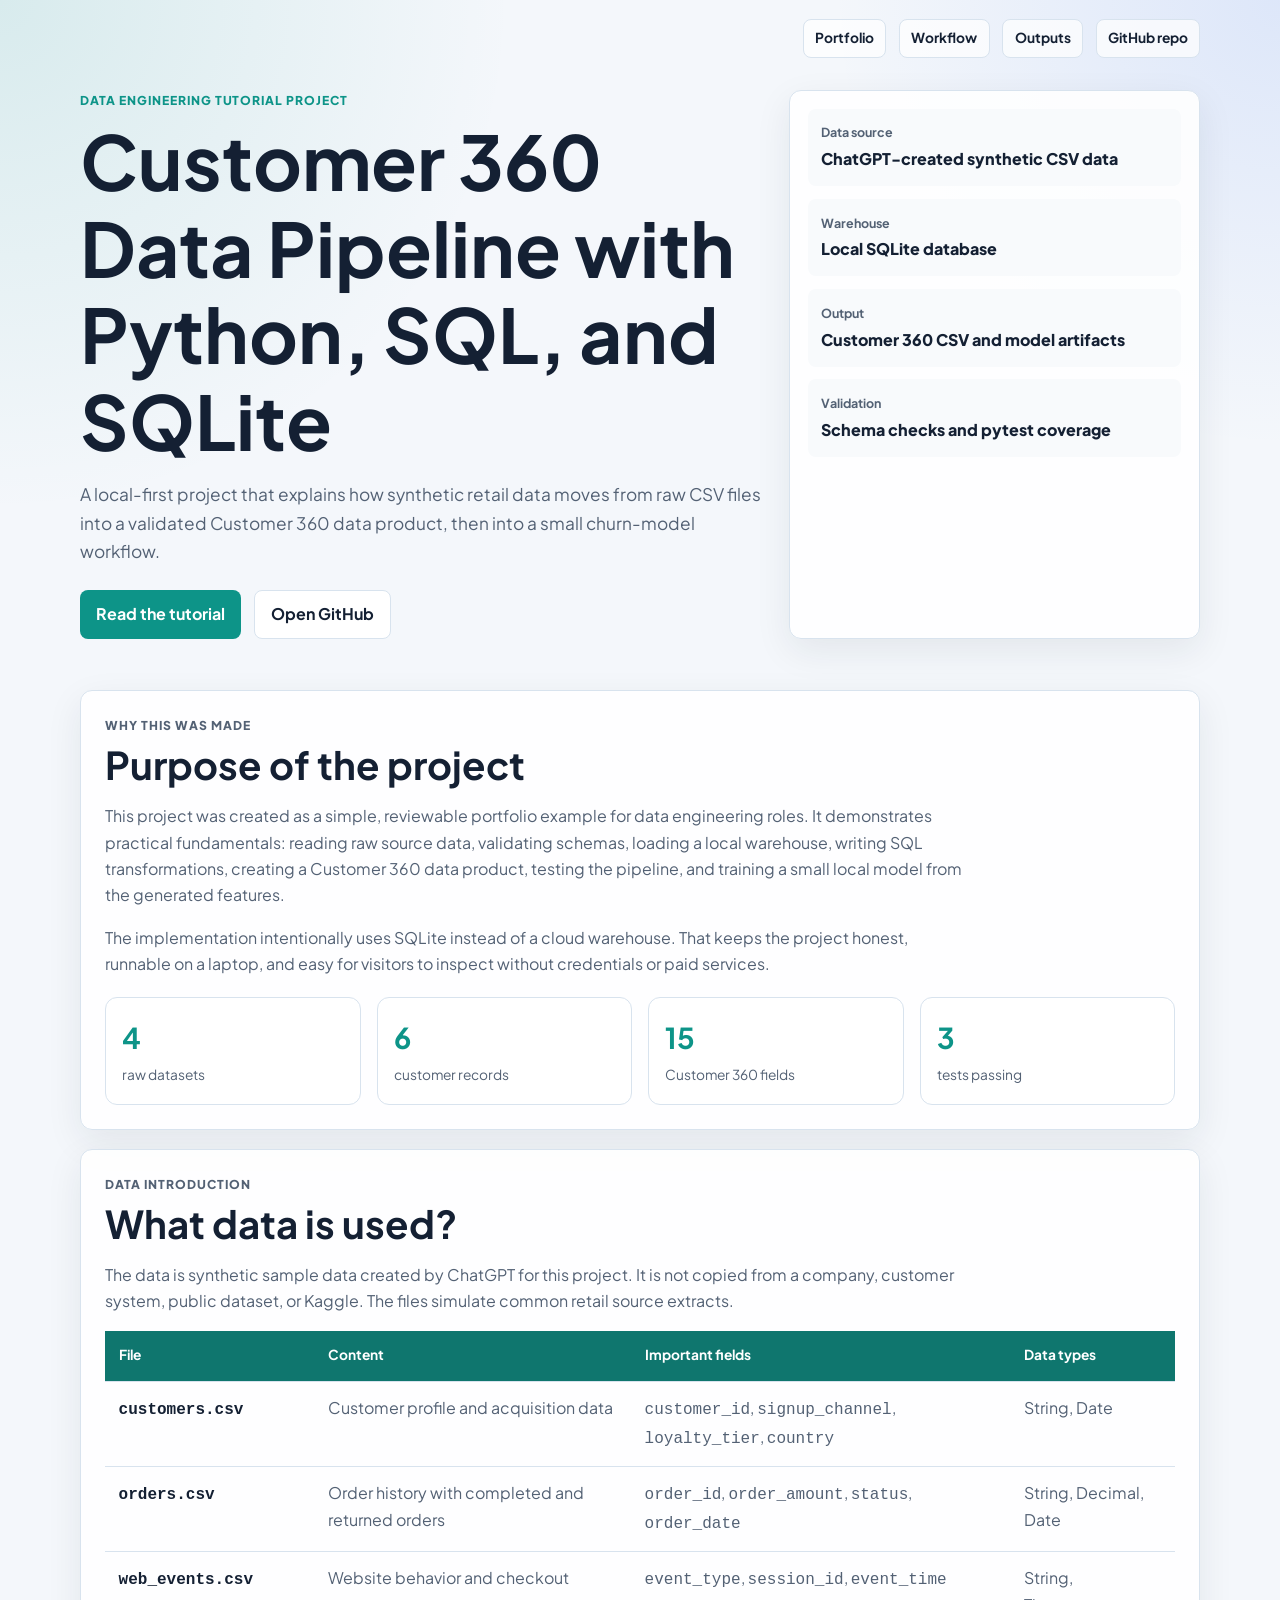
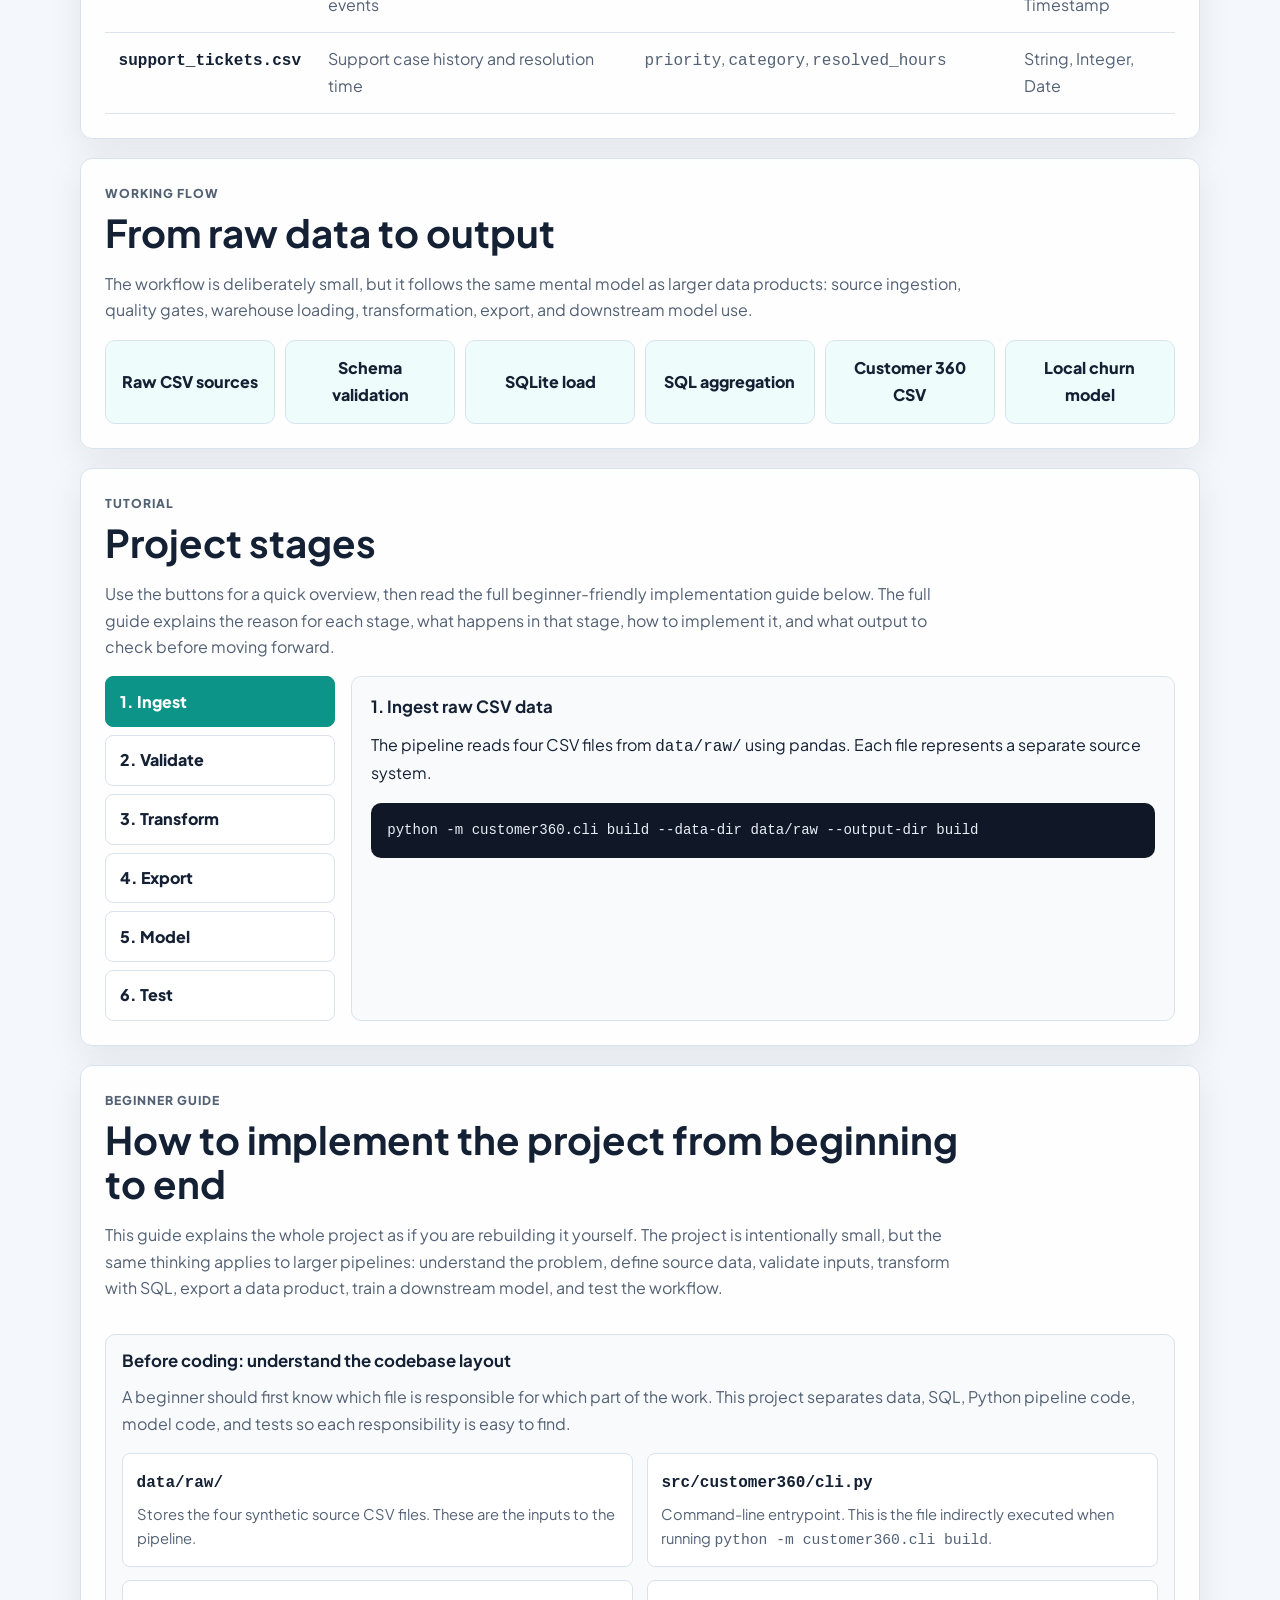
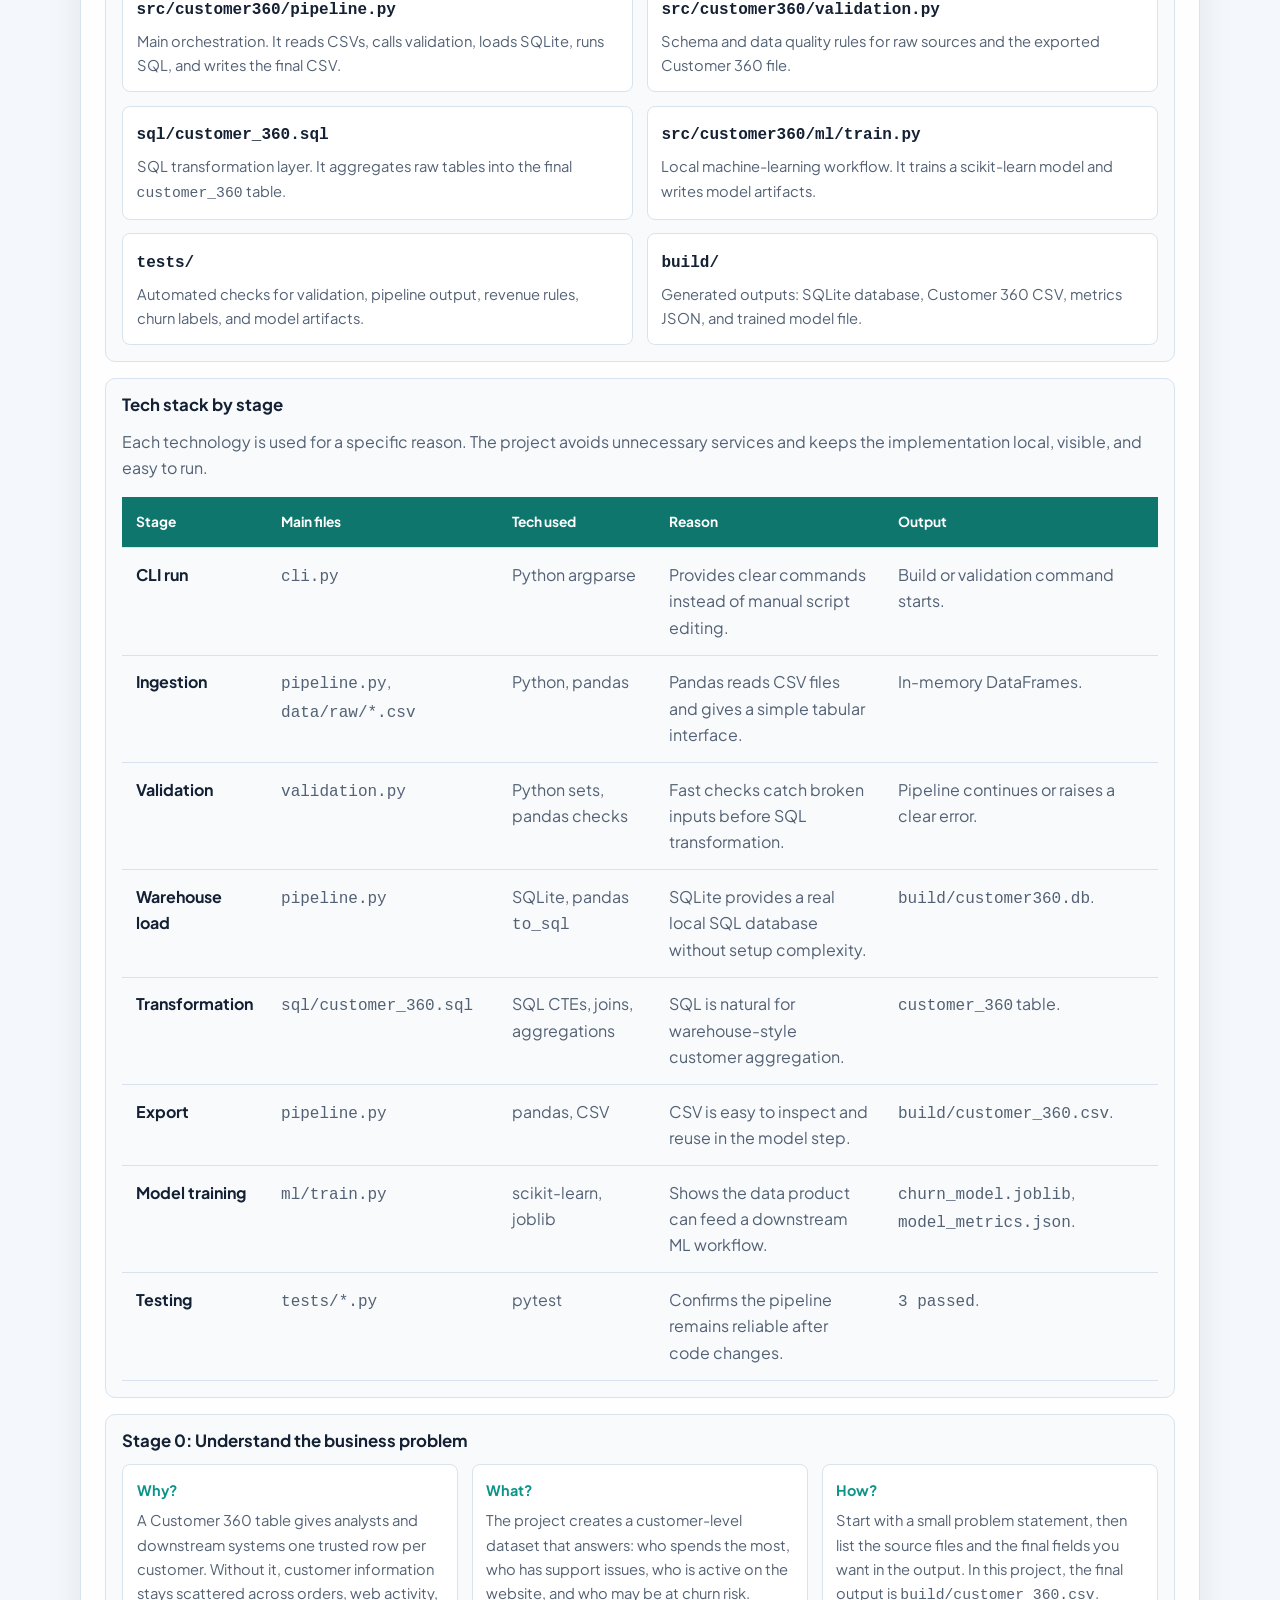
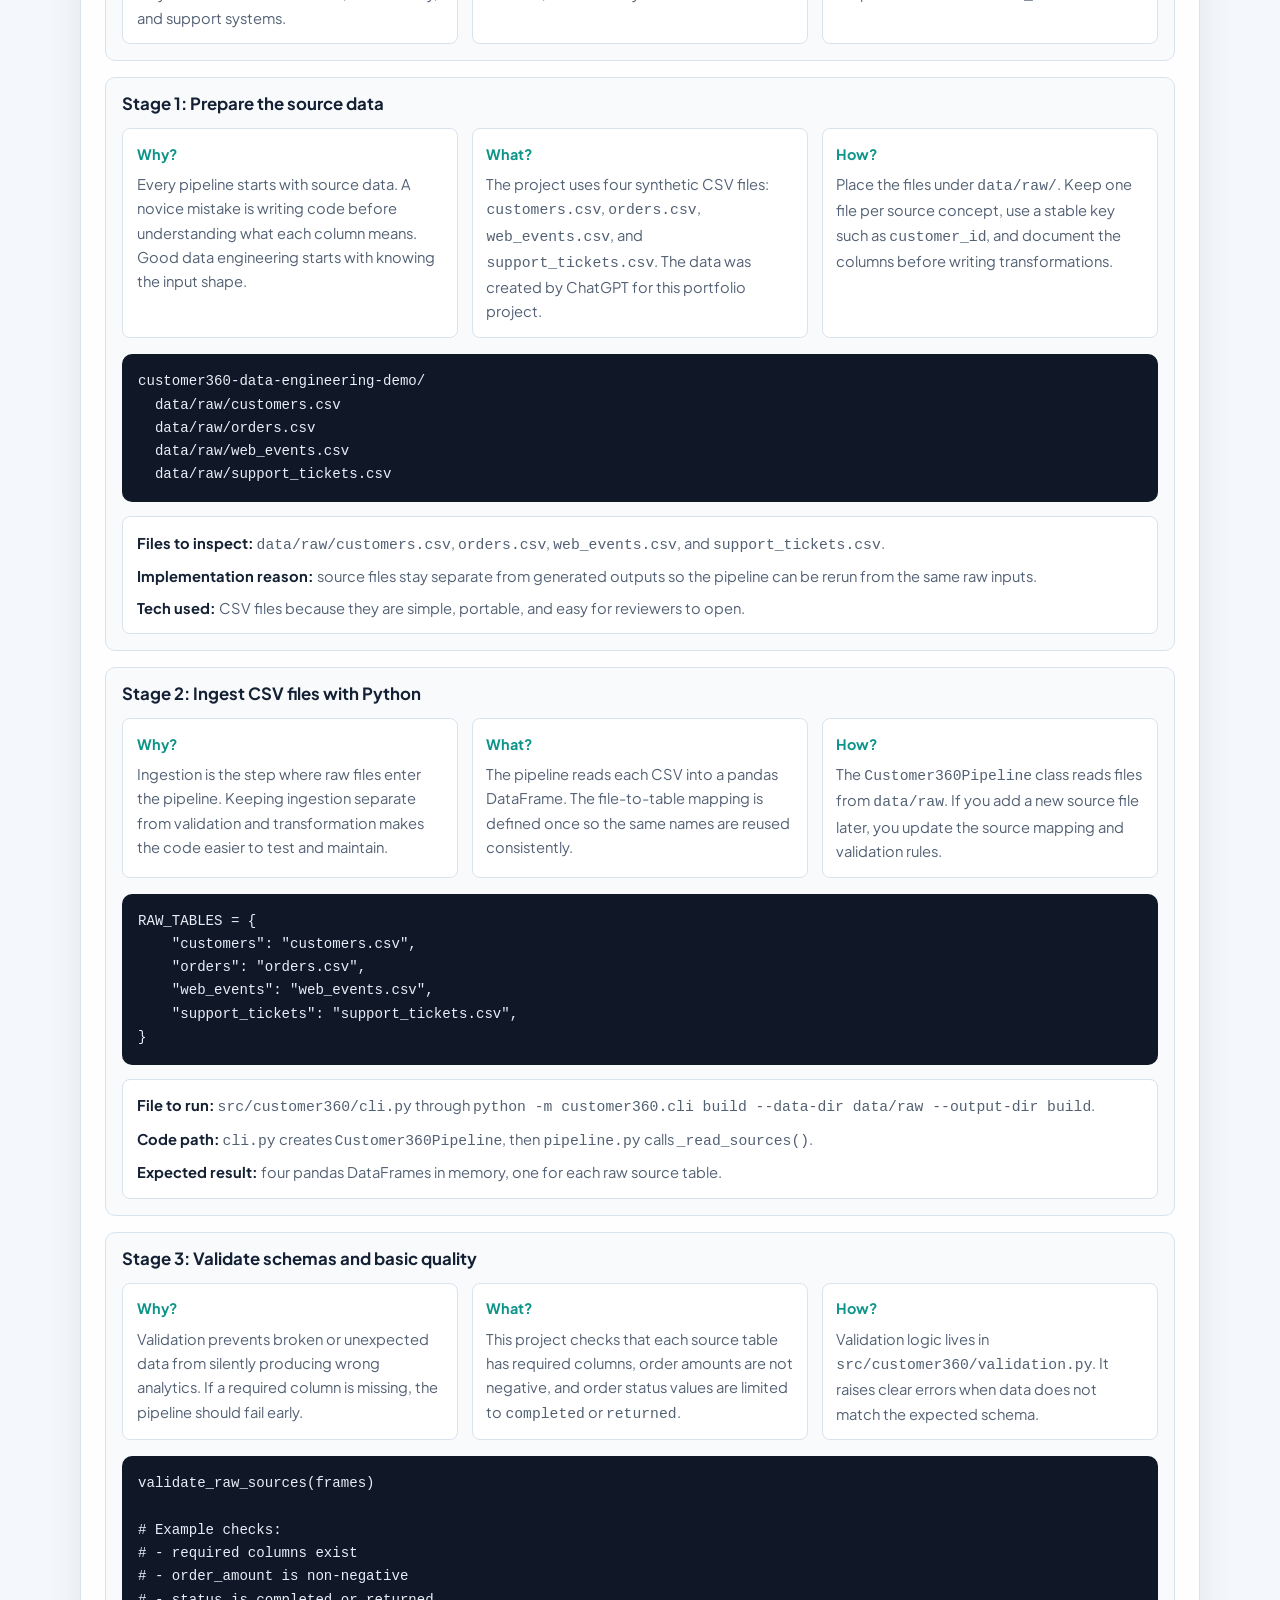
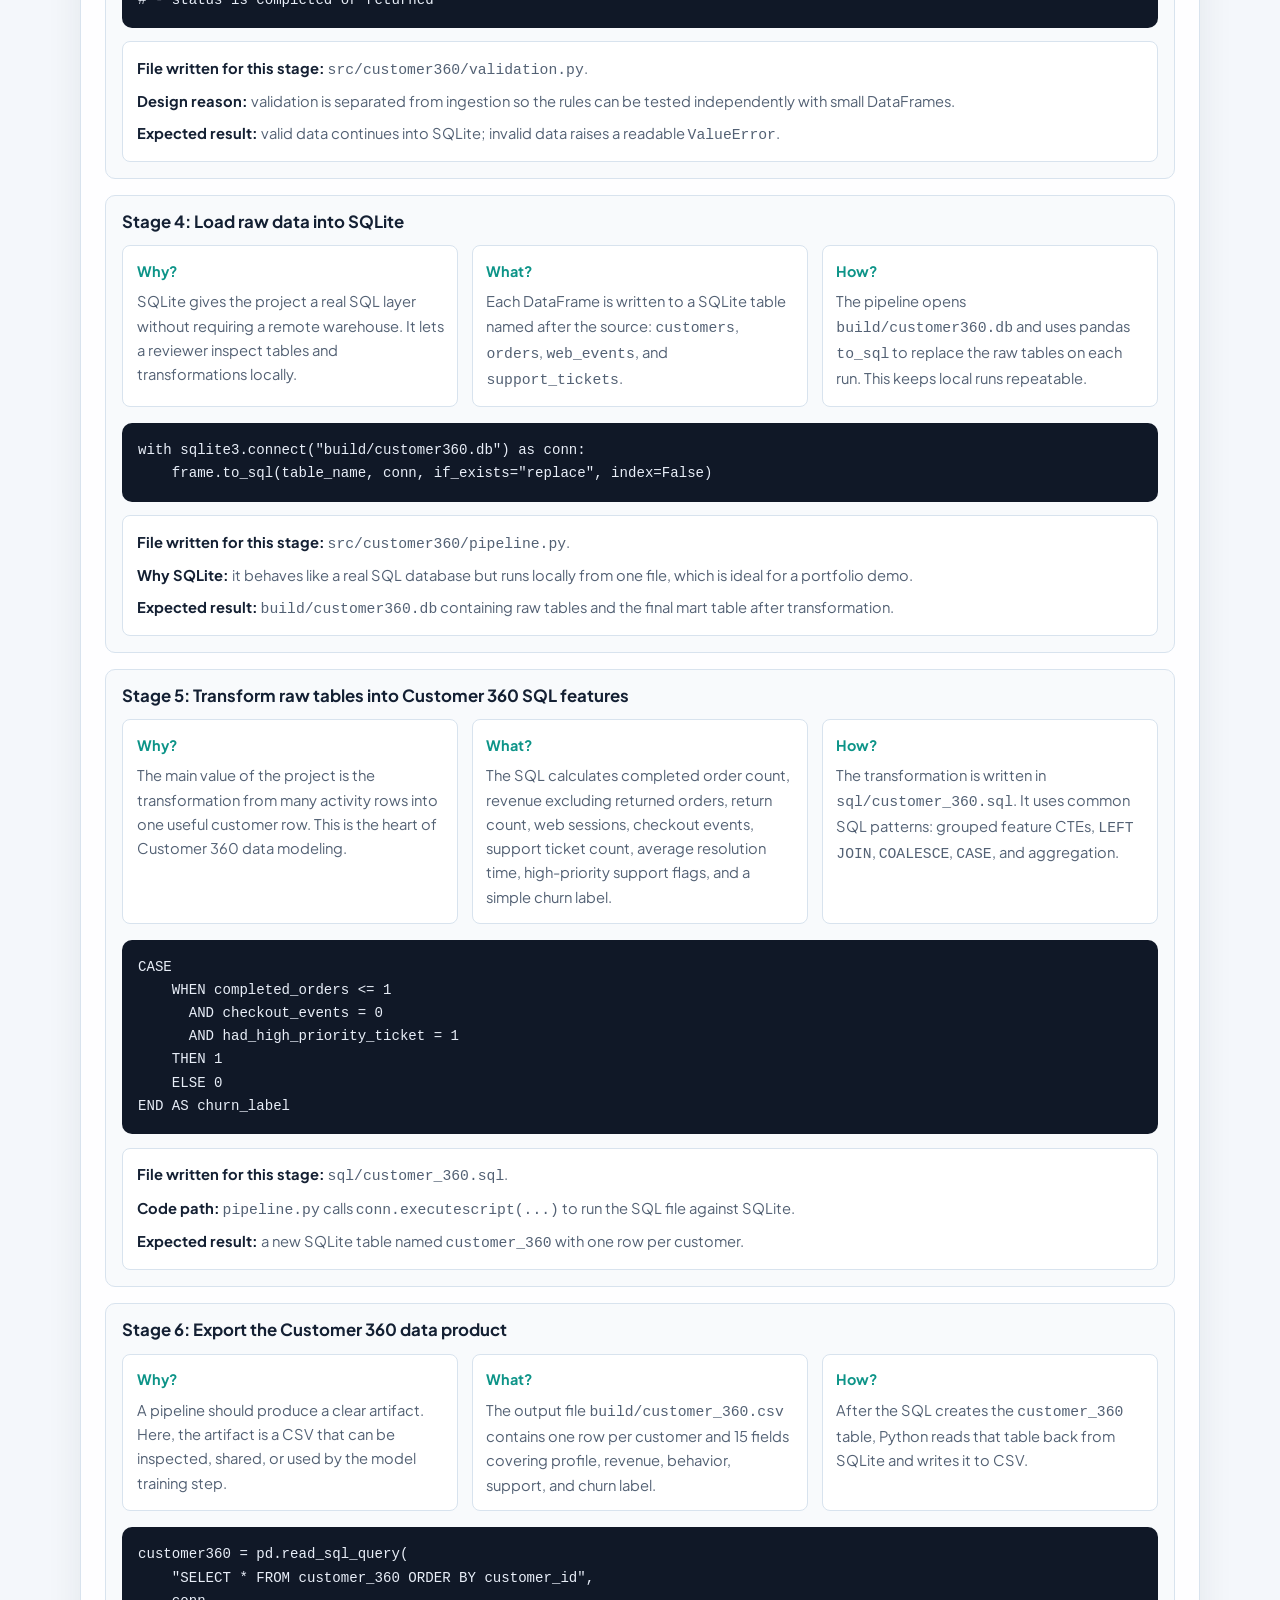
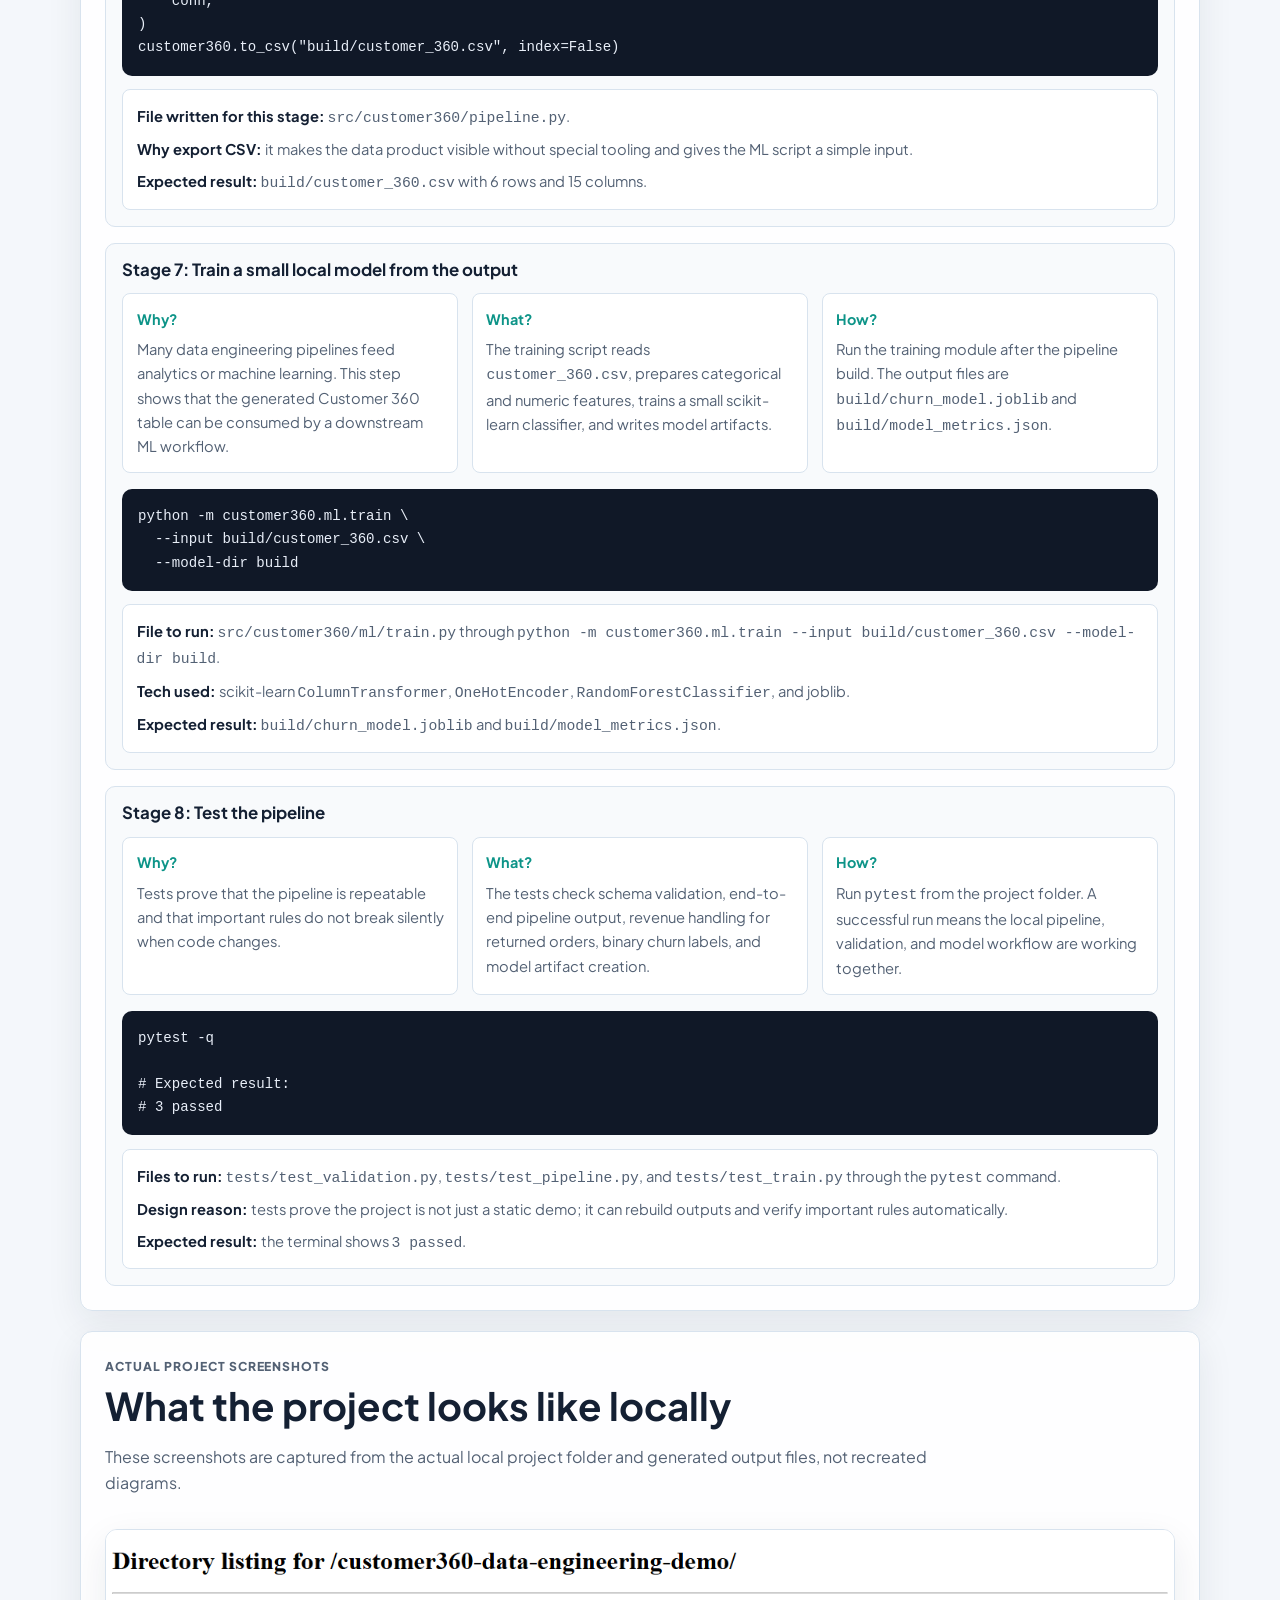
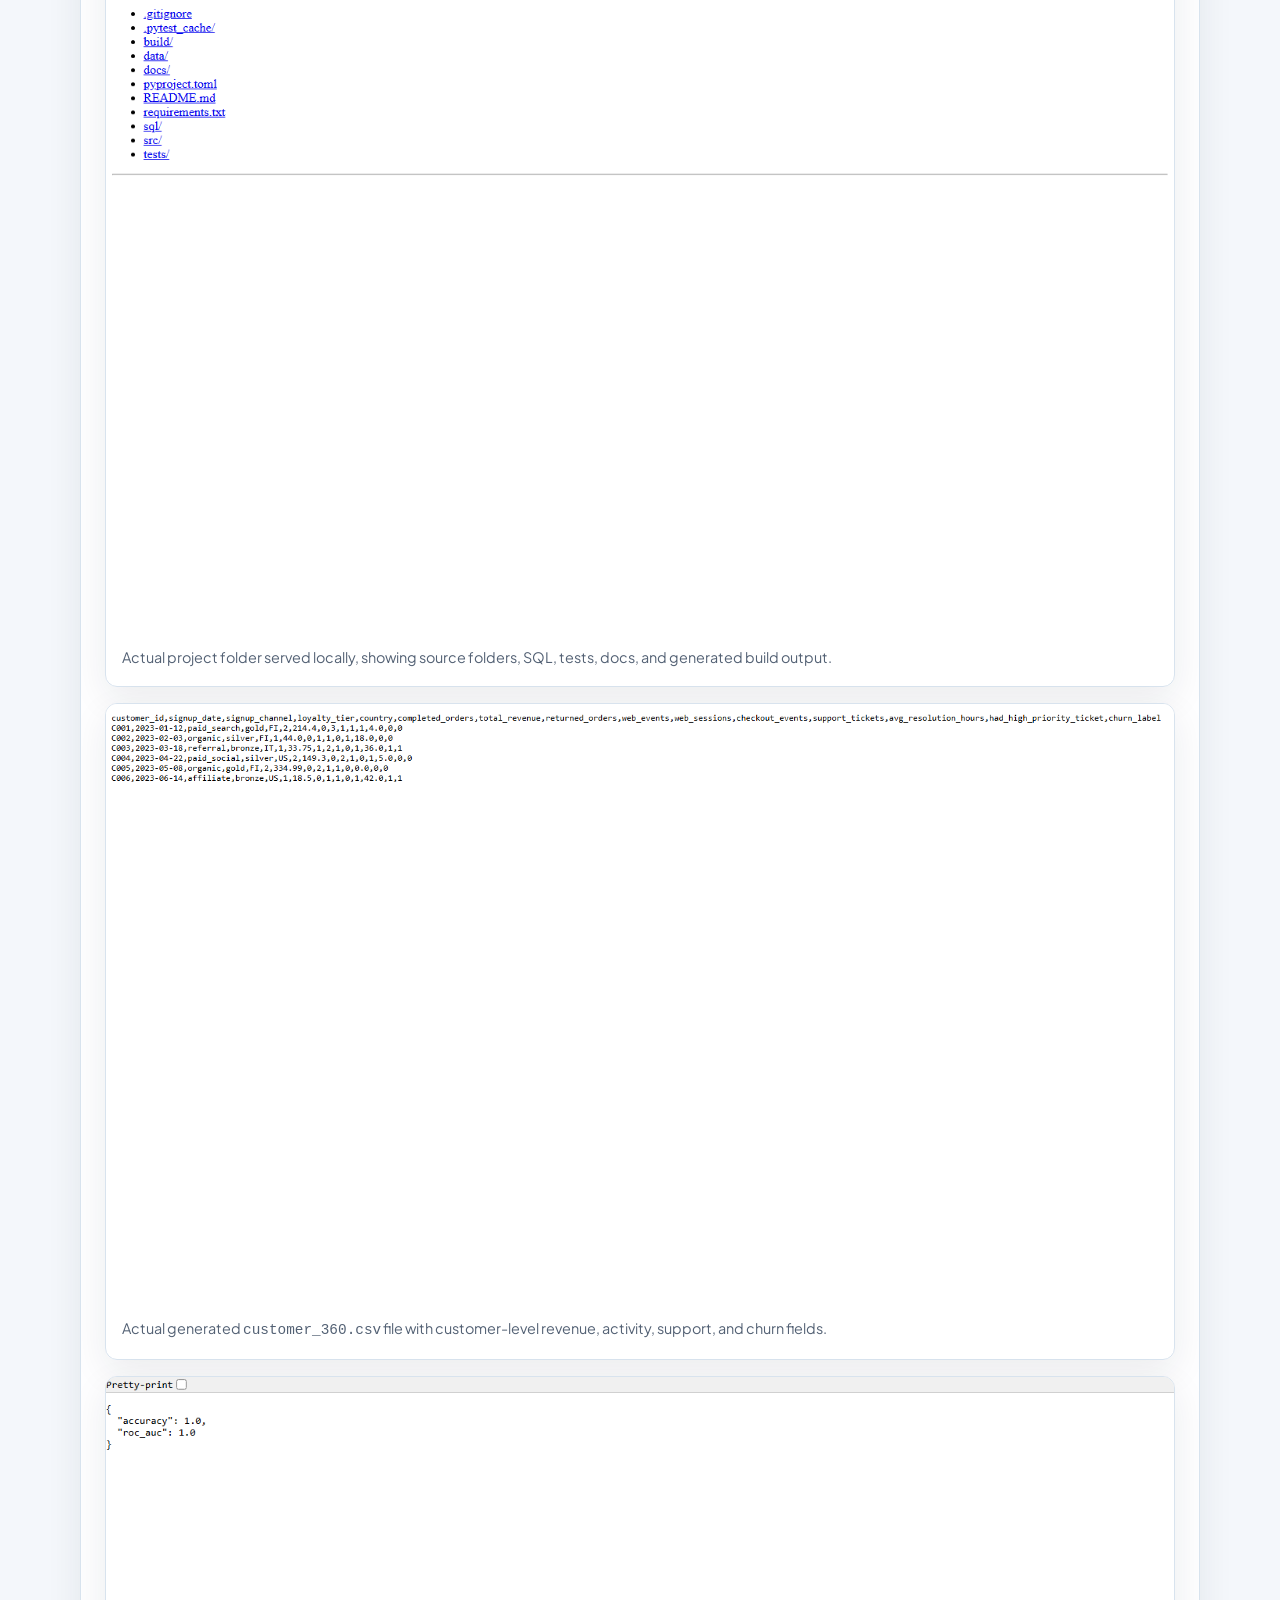
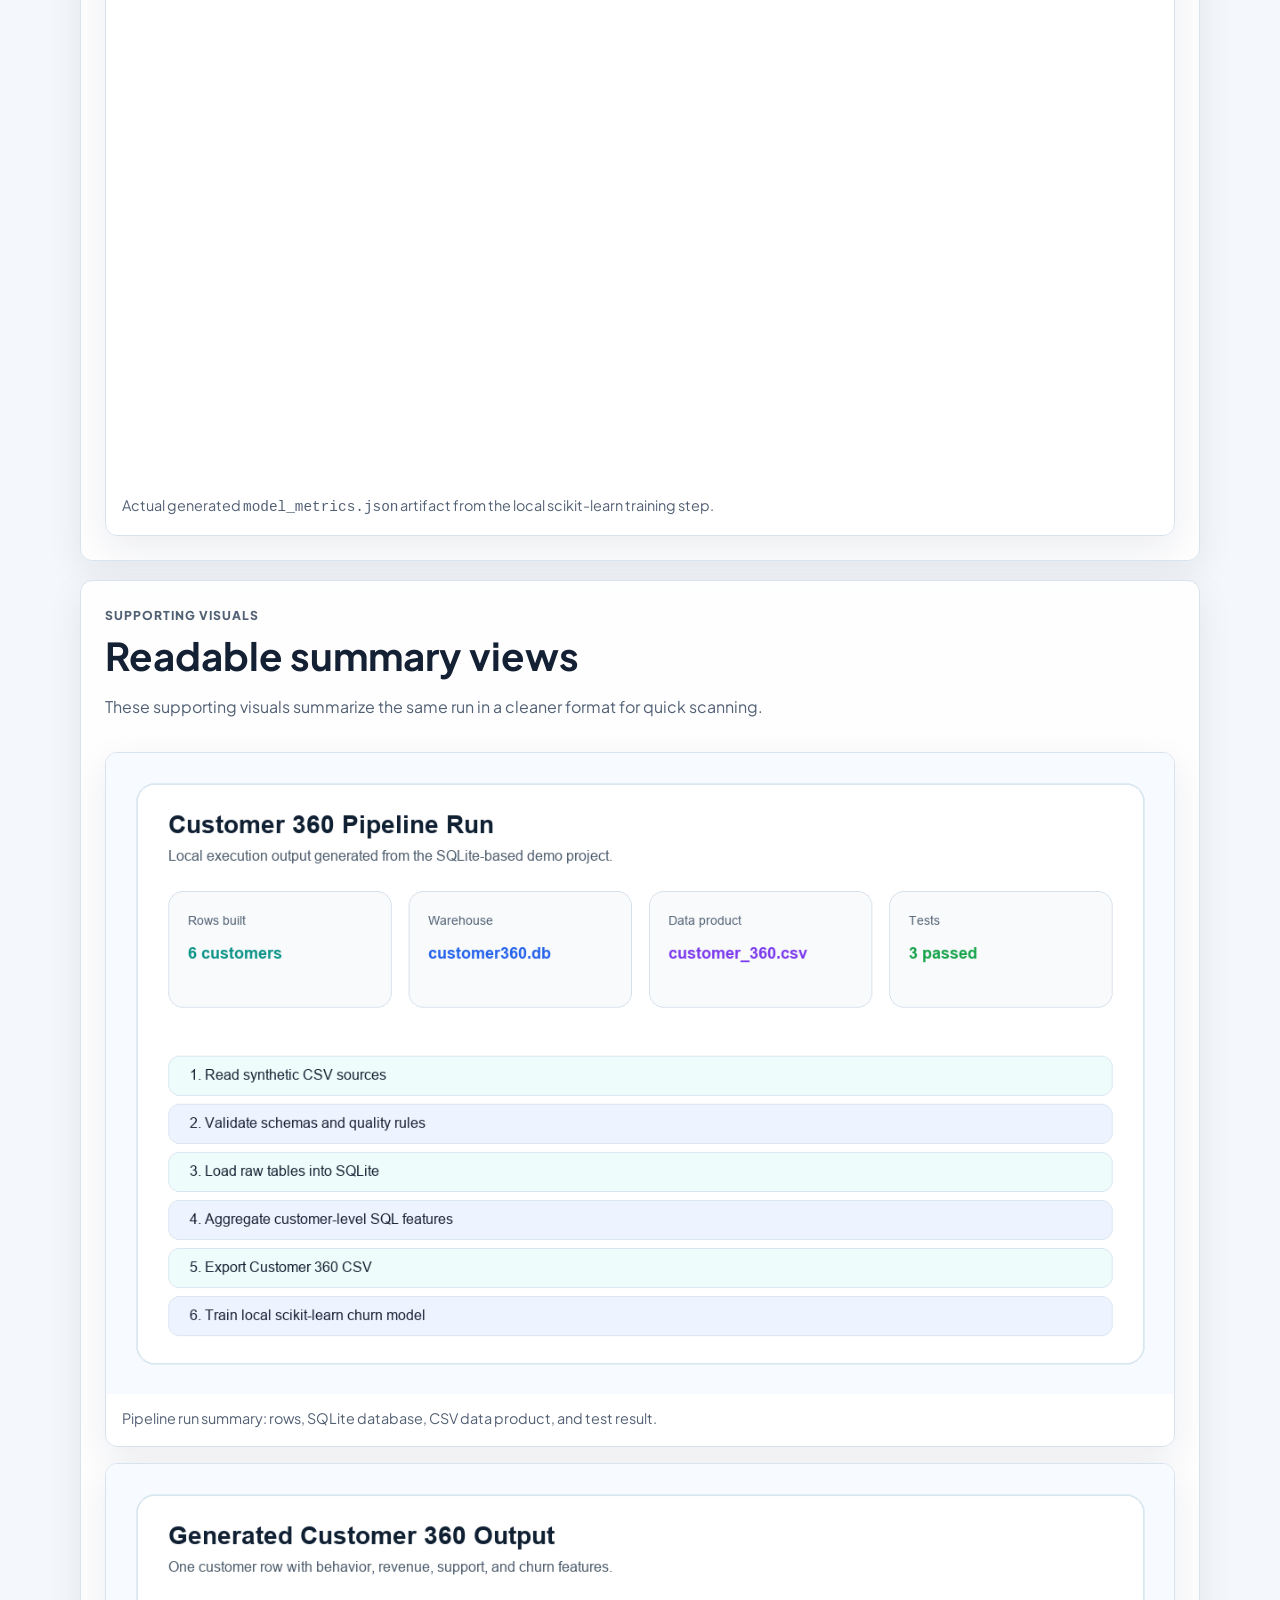
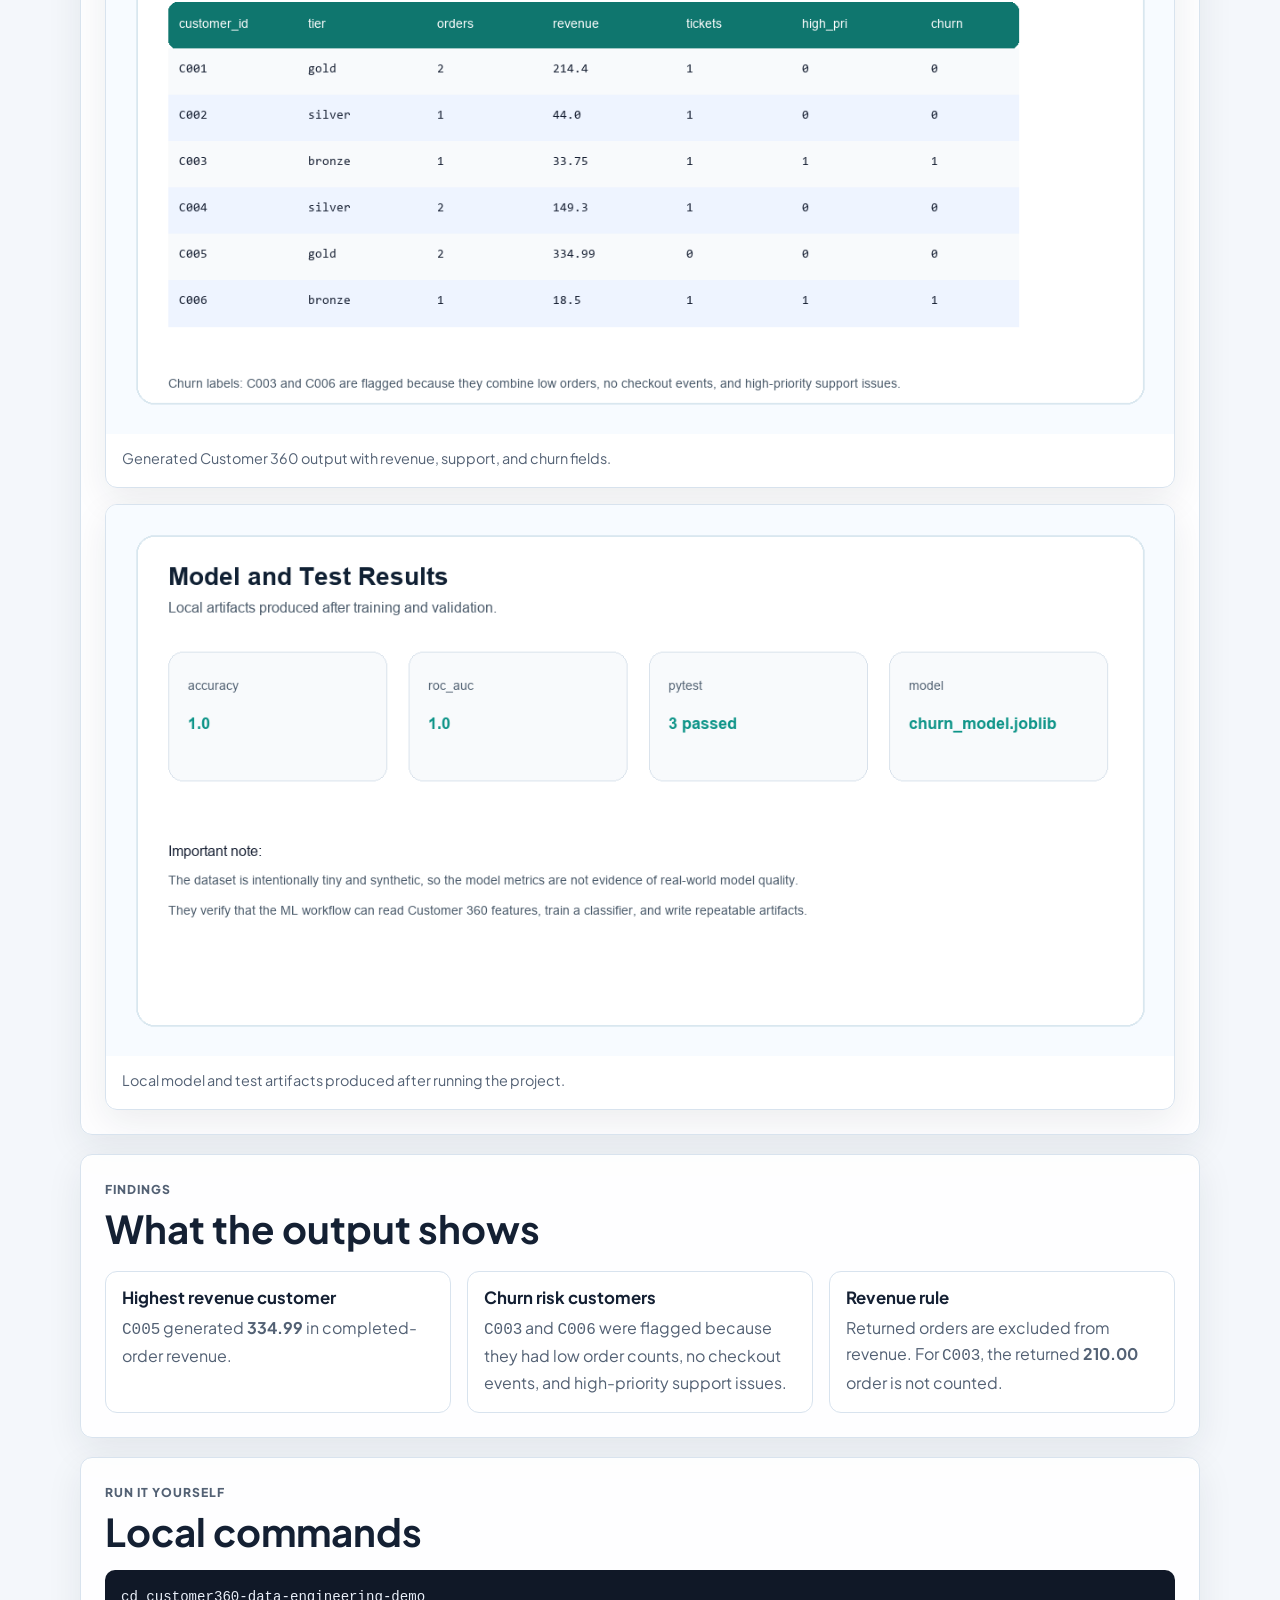
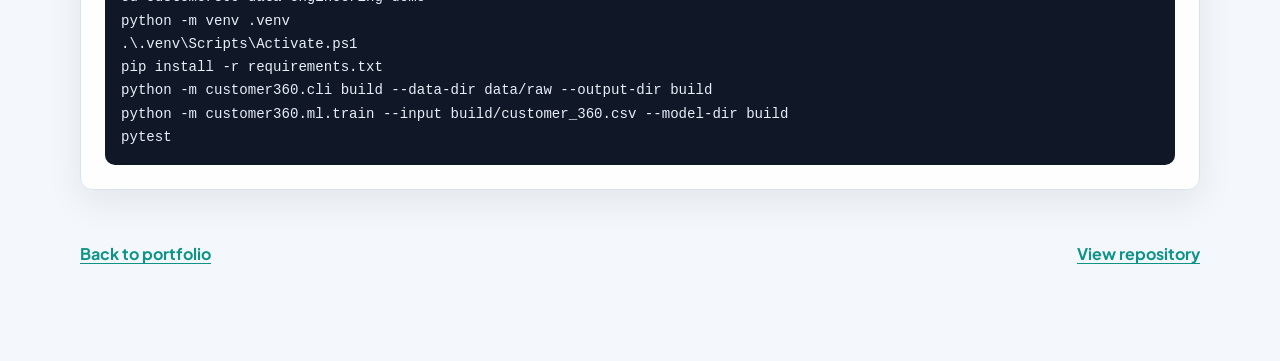
==== projects/customer360/index.html @ d120b353 "Expand Customer 360 implementation walkthrough" ====
<!DOCTYPE html>
<html lang="en">
<head>
    <meta charset="UTF-8">
    <meta name="viewport" content="width=device-width, initial-scale=1.0">
    <meta name="description" content="Customer 360 data engineering tutorial project by Mitesh Chakma: synthetic CSV data, SQLite pipeline, SQL transformations, validation, model training, and outputs.">
    <title>Customer 360 Data Engineering Project | Mitesh Chakma</title>
    <link rel="preconnect" href="https://fonts.googleapis.com">
    <link rel="preconnect" href="https://fonts.gstatic.com" crossorigin>
    <link href="https://fonts.googleapis.com/css2?family=Plus+Jakarta+Sans:wght@400;500;600;700;800&display=swap" rel="stylesheet">
    <link rel="stylesheet" href="../../assets/css/customer360-project.css">
</head>
<body>
    <header class="page-hero">
        <nav class="top-nav" aria-label="Project navigation">
            <a href="../../index.html#projects">Portfolio</a>
            <a href="#workflow">Workflow</a>
            <a href="#outputs">Outputs</a>
            <a href="https://github.com/MiteshChakma/Data_engineering/tree/main/customer360-data-engineering-demo" target="_blank" rel="noopener noreferrer">GitHub repo</a>
        </nav>
        <div class="hero-grid">
            <div>
                <p class="eyebrow">Data engineering tutorial project</p>
                <h1>Customer 360 Data Pipeline with Python, SQL, and SQLite</h1>
                <p class="hero-lead">
                    A local-first project that explains how synthetic retail data moves from raw CSV files into a validated Customer 360 data product, then into a small churn-model workflow.
                </p>
                <div class="hero-actions">
                    <a class="btn btn-primary" href="#tutorial">Read the tutorial</a>
                    <a class="btn btn-secondary" href="https://github.com/MiteshChakma/Data_engineering/tree/main/customer360-data-engineering-demo" target="_blank" rel="noopener noreferrer">Open GitHub</a>
                </div>
            </div>
            <div class="hero-panel" aria-label="Project summary">
                <dl>
                    <div><dt>Data source</dt><dd>ChatGPT-created synthetic CSV data</dd></div>
                    <div><dt>Warehouse</dt><dd>Local SQLite database</dd></div>
                    <div><dt>Output</dt><dd>Customer 360 CSV and model artifacts</dd></div>
                    <div><dt>Validation</dt><dd>Schema checks and pytest coverage</dd></div>
                </dl>
            </div>
        </div>
    </header>

    <main>
        <section class="section" id="why">
            <div class="section-copy">
                <p class="eyebrow">Why this was made</p>
                <h2>Purpose of the project</h2>
                <p>
                    This project was created as a simple, reviewable portfolio example for data engineering roles. It demonstrates practical fundamentals: reading raw source data, validating schemas, loading a local warehouse, writing SQL transformations, creating a Customer 360 data product, testing the pipeline, and training a small local model from the generated features.
                </p>
                <p>
                    The implementation intentionally uses SQLite instead of a cloud warehouse. That keeps the project honest, runnable on a laptop, and easy for visitors to inspect without credentials or paid services.
                </p>
            </div>
            <div class="stat-grid">
                <div><strong>4</strong><span>raw datasets</span></div>
                <div><strong>6</strong><span>customer records</span></div>
                <div><strong>15</strong><span>Customer 360 fields</span></div>
                <div><strong>3</strong><span>tests passing</span></div>
            </div>
        </section>

        <section class="section" id="data">
            <div class="section-copy">
                <p class="eyebrow">Data introduction</p>
                <h2>What data is used?</h2>
                <p>
                    The data is synthetic sample data created by ChatGPT for this project. It is not copied from a company, customer system, public dataset, or Kaggle. The files simulate common retail source extracts.
                </p>
            </div>
            <div class="data-table-wrap">
                <table>
                    <thead>
                        <tr><th>File</th><th>Content</th><th>Important fields</th><th>Data types</th></tr>
                    </thead>
                    <tbody>
                        <tr>
                            <td><code>customers.csv</code></td>
                            <td>Customer profile and acquisition data</td>
                            <td><code>customer_id</code>, <code>signup_channel</code>, <code>loyalty_tier</code>, <code>country</code></td>
                            <td>String, Date</td>
                        </tr>
                        <tr>
                            <td><code>orders.csv</code></td>
                            <td>Order history with completed and returned orders</td>
                            <td><code>order_id</code>, <code>order_amount</code>, <code>status</code>, <code>order_date</code></td>
                            <td>String, Decimal, Date</td>
                        </tr>
                        <tr>
                            <td><code>web_events.csv</code></td>
                            <td>Website behavior and checkout events</td>
                            <td><code>event_type</code>, <code>session_id</code>, <code>event_time</code></td>
                            <td>String, Timestamp</td>
                        </tr>
                        <tr>
                            <td><code>support_tickets.csv</code></td>
                            <td>Support case history and resolution time</td>
                            <td><code>priority</code>, <code>category</code>, <code>resolved_hours</code></td>
                            <td>String, Integer, Date</td>
                        </tr>
                    </tbody>
                </table>
            </div>
        </section>

        <section class="section" id="workflow">
            <div class="section-copy">
                <p class="eyebrow">Working flow</p>
                <h2>From raw data to output</h2>
                <p>
                    The workflow is deliberately small, but it follows the same mental model as larger data products: source ingestion, quality gates, warehouse loading, transformation, export, and downstream model use.
                </p>
            </div>
            <div class="flowchart" aria-label="Customer 360 workflow">
                <div>Raw CSV sources</div>
                <span></span>
                <div>Schema validation</div>
                <span></span>
                <div>SQLite load</div>
                <span></span>
                <div>SQL aggregation</div>
                <span></span>
                <div>Customer 360 CSV</div>
                <span></span>
                <div>Local churn model</div>
            </div>
        </section>

        <section class="section" id="tutorial">
            <div class="section-copy">
                <p class="eyebrow">Tutorial</p>
                <h2>Project stages</h2>
                <p>
                    Use the buttons for a quick overview, then read the full beginner-friendly implementation guide below. The full guide explains the reason for each stage, what happens in that stage, how to implement it, and what output to check before moving forward.
                </p>
            </div>
            <div class="stage-layout">
                <div class="stage-list" role="tablist" aria-label="Project stages">
                    <button class="stage-button is-active" type="button" data-stage="ingest">1. Ingest</button>
                    <button class="stage-button" type="button" data-stage="validate">2. Validate</button>
                    <button class="stage-button" type="button" data-stage="transform">3. Transform</button>
                    <button class="stage-button" type="button" data-stage="export">4. Export</button>
                    <button class="stage-button" type="button" data-stage="model">5. Model</button>
                    <button class="stage-button" type="button" data-stage="test">6. Test</button>
                </div>
                <article class="stage-panel" id="stage-panel">
                    <h3>1. Ingest raw CSV data</h3>
                    <p>The pipeline reads four CSV files from <code>data/raw/</code> using pandas. Each file represents a separate source system.</p>
                    <pre><code>python -m customer360.cli build --data-dir data/raw --output-dir build</code></pre>
                </article>
            </div>
        </section>

        <section class="section tutorial-guide" id="implementation-guide">
            <div class="section-copy">
                <p class="eyebrow">Beginner guide</p>
                <h2>How to implement the project from beginning to end</h2>
                <p>
                    This guide explains the whole project as if you are rebuilding it yourself. The project is intentionally small, but the same thinking applies to larger pipelines: understand the problem, define source data, validate inputs, transform with SQL, export a data product, train a downstream model, and test the workflow.
                </p>
            </div>

            <article class="guide-step">
                <h3>Before coding: understand the codebase layout</h3>
                <p class="guide-intro">
                    A beginner should first know which file is responsible for which part of the work. This project separates data, SQL, Python pipeline code, model code, and tests so each responsibility is easy to find.
                </p>
                <div class="code-map">
                    <div>
                        <h4><code>data/raw/</code></h4>
                        <p>Stores the four synthetic source CSV files. These are the inputs to the pipeline.</p>
                    </div>
                    <div>
                        <h4><code>src/customer360/cli.py</code></h4>
                        <p>Command-line entrypoint. This is the file indirectly executed when running <code>python -m customer360.cli build</code>.</p>
                    </div>
                    <div>
                        <h4><code>src/customer360/pipeline.py</code></h4>
                        <p>Main orchestration. It reads CSVs, calls validation, loads SQLite, runs SQL, and writes the final CSV.</p>
                    </div>
                    <div>
                        <h4><code>src/customer360/validation.py</code></h4>
                        <p>Schema and data quality rules for raw sources and the exported Customer 360 file.</p>
                    </div>
                    <div>
                        <h4><code>sql/customer_360.sql</code></h4>
                        <p>SQL transformation layer. It aggregates raw tables into the final <code>customer_360</code> table.</p>
                    </div>
                    <div>
                        <h4><code>src/customer360/ml/train.py</code></h4>
                        <p>Local machine-learning workflow. It trains a scikit-learn model and writes model artifacts.</p>
                    </div>
                    <div>
                        <h4><code>tests/</code></h4>
                        <p>Automated checks for validation, pipeline output, revenue rules, churn labels, and model artifacts.</p>
                    </div>
                    <div>
                        <h4><code>build/</code></h4>
                        <p>Generated outputs: SQLite database, Customer 360 CSV, metrics JSON, and trained model file.</p>
                    </div>
                </div>
            </article>

            <article class="guide-step">
                <h3>Tech stack by stage</h3>
                <p class="guide-intro">
                    Each technology is used for a specific reason. The project avoids unnecessary services and keeps the implementation local, visible, and easy to run.
                </p>
                <div class="data-table-wrap">
                    <table>
                        <thead>
                            <tr><th>Stage</th><th>Main files</th><th>Tech used</th><th>Reason</th><th>Output</th></tr>
                        </thead>
                        <tbody>
                            <tr><td>CLI run</td><td><code>cli.py</code></td><td>Python argparse</td><td>Provides clear commands instead of manual script editing.</td><td>Build or validation command starts.</td></tr>
                            <tr><td>Ingestion</td><td><code>pipeline.py</code>, <code>data/raw/*.csv</code></td><td>Python, pandas</td><td>Pandas reads CSV files and gives a simple tabular interface.</td><td>In-memory DataFrames.</td></tr>
                            <tr><td>Validation</td><td><code>validation.py</code></td><td>Python sets, pandas checks</td><td>Fast checks catch broken inputs before SQL transformation.</td><td>Pipeline continues or raises a clear error.</td></tr>
                            <tr><td>Warehouse load</td><td><code>pipeline.py</code></td><td>SQLite, pandas <code>to_sql</code></td><td>SQLite provides a real local SQL database without setup complexity.</td><td><code>build/customer360.db</code>.</td></tr>
                            <tr><td>Transformation</td><td><code>sql/customer_360.sql</code></td><td>SQL CTEs, joins, aggregations</td><td>SQL is natural for warehouse-style customer aggregation.</td><td><code>customer_360</code> table.</td></tr>
                            <tr><td>Export</td><td><code>pipeline.py</code></td><td>pandas, CSV</td><td>CSV is easy to inspect and reuse in the model step.</td><td><code>build/customer_360.csv</code>.</td></tr>
                            <tr><td>Model training</td><td><code>ml/train.py</code></td><td>scikit-learn, joblib</td><td>Shows the data product can feed a downstream ML workflow.</td><td><code>churn_model.joblib</code>, <code>model_metrics.json</code>.</td></tr>
                            <tr><td>Testing</td><td><code>tests/*.py</code></td><td>pytest</td><td>Confirms the pipeline remains reliable after code changes.</td><td><code>3 passed</code>.</td></tr>
                        </tbody>
                    </table>
                </div>
            </article>

            <article class="guide-step">
                <h3>Stage 0: Understand the business problem</h3>
                <div class="why-what-how">
                    <div>
                        <h4>Why?</h4>
                        <p>A Customer 360 table gives analysts and downstream systems one trusted row per customer. Without it, customer information stays scattered across orders, web activity, and support systems.</p>
                    </div>
                    <div>
                        <h4>What?</h4>
                        <p>The project creates a customer-level dataset that answers: who spends the most, who has support issues, who is active on the website, and who may be at churn risk.</p>
                    </div>
                    <div>
                        <h4>How?</h4>
                        <p>Start with a small problem statement, then list the source files and the final fields you want in the output. In this project, the final output is <code>build/customer_360.csv</code>.</p>
                    </div>
                </div>
            </article>

            <article class="guide-step">
                <h3>Stage 1: Prepare the source data</h3>
                <div class="why-what-how">
                    <div>
                        <h4>Why?</h4>
                        <p>Every pipeline starts with source data. A novice mistake is writing code before understanding what each column means. Good data engineering starts with knowing the input shape.</p>
                    </div>
                    <div>
                        <h4>What?</h4>
                        <p>The project uses four synthetic CSV files: <code>customers.csv</code>, <code>orders.csv</code>, <code>web_events.csv</code>, and <code>support_tickets.csv</code>. The data was created by ChatGPT for this portfolio project.</p>
                    </div>
                    <div>
                        <h4>How?</h4>
                        <p>Place the files under <code>data/raw/</code>. Keep one file per source concept, use a stable key such as <code>customer_id</code>, and document the columns before writing transformations.</p>
                    </div>
                </div>
                <pre><code>customer360-data-engineering-demo/
  data/raw/customers.csv
  data/raw/orders.csv
  data/raw/web_events.csv
  data/raw/support_tickets.csv</code></pre>
                <div class="stage-details">
                    <p><strong>Files to inspect:</strong> <code>data/raw/customers.csv</code>, <code>orders.csv</code>, <code>web_events.csv</code>, and <code>support_tickets.csv</code>.</p>
                    <p><strong>Implementation reason:</strong> source files stay separate from generated outputs so the pipeline can be rerun from the same raw inputs.</p>
                    <p><strong>Tech used:</strong> CSV files because they are simple, portable, and easy for reviewers to open.</p>
                </div>
            </article>

            <article class="guide-step">
                <h3>Stage 2: Ingest CSV files with Python</h3>
                <div class="why-what-how">
                    <div>
                        <h4>Why?</h4>
                        <p>Ingestion is the step where raw files enter the pipeline. Keeping ingestion separate from validation and transformation makes the code easier to test and maintain.</p>
                    </div>
                    <div>
                        <h4>What?</h4>
                        <p>The pipeline reads each CSV into a pandas DataFrame. The file-to-table mapping is defined once so the same names are reused consistently.</p>
                    </div>
                    <div>
                        <h4>How?</h4>
                        <p>The <code>Customer360Pipeline</code> class reads files from <code>data/raw</code>. If you add a new source file later, you update the source mapping and validation rules.</p>
                    </div>
                </div>
                <pre><code>RAW_TABLES = {
    "customers": "customers.csv",
    "orders": "orders.csv",
    "web_events": "web_events.csv",
    "support_tickets": "support_tickets.csv",
}</code></pre>
                <div class="stage-details">
                    <p><strong>File to run:</strong> <code>src/customer360/cli.py</code> through <code>python -m customer360.cli build --data-dir data/raw --output-dir build</code>.</p>
                    <p><strong>Code path:</strong> <code>cli.py</code> creates <code>Customer360Pipeline</code>, then <code>pipeline.py</code> calls <code>_read_sources()</code>.</p>
                    <p><strong>Expected result:</strong> four pandas DataFrames in memory, one for each raw source table.</p>
                </div>
            </article>

            <article class="guide-step">
                <h3>Stage 3: Validate schemas and basic quality</h3>
                <div class="why-what-how">
                    <div>
                        <h4>Why?</h4>
                        <p>Validation prevents broken or unexpected data from silently producing wrong analytics. If a required column is missing, the pipeline should fail early.</p>
                    </div>
                    <div>
                        <h4>What?</h4>
                        <p>This project checks that each source table has required columns, order amounts are not negative, and order status values are limited to <code>completed</code> or <code>returned</code>.</p>
                    </div>
                    <div>
                        <h4>How?</h4>
                        <p>Validation logic lives in <code>src/customer360/validation.py</code>. It raises clear errors when data does not match the expected schema.</p>
                    </div>
                </div>
                <pre><code>validate_raw_sources(frames)

# Example checks:
# - required columns exist
# - order_amount is non-negative
# - status is completed or returned</code></pre>
                <div class="stage-details">
                    <p><strong>File written for this stage:</strong> <code>src/customer360/validation.py</code>.</p>
                    <p><strong>Design reason:</strong> validation is separated from ingestion so the rules can be tested independently with small DataFrames.</p>
                    <p><strong>Expected result:</strong> valid data continues into SQLite; invalid data raises a readable <code>ValueError</code>.</p>
                </div>
            </article>

            <article class="guide-step">
                <h3>Stage 4: Load raw data into SQLite</h3>
                <div class="why-what-how">
                    <div>
                        <h4>Why?</h4>
                        <p>SQLite gives the project a real SQL layer without requiring a remote warehouse. It lets a reviewer inspect tables and transformations locally.</p>
                    </div>
                    <div>
                        <h4>What?</h4>
                        <p>Each DataFrame is written to a SQLite table named after the source: <code>customers</code>, <code>orders</code>, <code>web_events</code>, and <code>support_tickets</code>.</p>
                    </div>
                    <div>
                        <h4>How?</h4>
                        <p>The pipeline opens <code>build/customer360.db</code> and uses pandas <code>to_sql</code> to replace the raw tables on each run. This keeps local runs repeatable.</p>
                    </div>
                </div>
                <pre><code>with sqlite3.connect("build/customer360.db") as conn:
    frame.to_sql(table_name, conn, if_exists="replace", index=False)</code></pre>
                <div class="stage-details">
                    <p><strong>File written for this stage:</strong> <code>src/customer360/pipeline.py</code>.</p>
                    <p><strong>Why SQLite:</strong> it behaves like a real SQL database but runs locally from one file, which is ideal for a portfolio demo.</p>
                    <p><strong>Expected result:</strong> <code>build/customer360.db</code> containing raw tables and the final mart table after transformation.</p>
                </div>
            </article>

            <article class="guide-step">
                <h3>Stage 5: Transform raw tables into Customer 360 SQL features</h3>
                <div class="why-what-how">
                    <div>
                        <h4>Why?</h4>
                        <p>The main value of the project is the transformation from many activity rows into one useful customer row. This is the heart of Customer 360 data modeling.</p>
                    </div>
                    <div>
                        <h4>What?</h4>
                        <p>The SQL calculates completed order count, revenue excluding returned orders, return count, web sessions, checkout events, support ticket count, average resolution time, high-priority support flags, and a simple churn label.</p>
                    </div>
                    <div>
                        <h4>How?</h4>
                        <p>The transformation is written in <code>sql/customer_360.sql</code>. It uses common SQL patterns: grouped feature CTEs, <code>LEFT JOIN</code>, <code>COALESCE</code>, <code>CASE</code>, and aggregation.</p>
                    </div>
                </div>
                <pre><code>CASE
    WHEN completed_orders &lt;= 1
      AND checkout_events = 0
      AND had_high_priority_ticket = 1
    THEN 1
    ELSE 0
END AS churn_label</code></pre>
                <div class="stage-details">
                    <p><strong>File written for this stage:</strong> <code>sql/customer_360.sql</code>.</p>
                    <p><strong>Code path:</strong> <code>pipeline.py</code> calls <code>conn.executescript(...)</code> to run the SQL file against SQLite.</p>
                    <p><strong>Expected result:</strong> a new SQLite table named <code>customer_360</code> with one row per customer.</p>
                </div>
            </article>

            <article class="guide-step">
                <h3>Stage 6: Export the Customer 360 data product</h3>
                <div class="why-what-how">
                    <div>
                        <h4>Why?</h4>
                        <p>A pipeline should produce a clear artifact. Here, the artifact is a CSV that can be inspected, shared, or used by the model training step.</p>
                    </div>
                    <div>
                        <h4>What?</h4>
                        <p>The output file <code>build/customer_360.csv</code> contains one row per customer and 15 fields covering profile, revenue, behavior, support, and churn label.</p>
                    </div>
                    <div>
                        <h4>How?</h4>
                        <p>After the SQL creates the <code>customer_360</code> table, Python reads that table back from SQLite and writes it to CSV.</p>
                    </div>
                </div>
                <pre><code>customer360 = pd.read_sql_query(
    "SELECT * FROM customer_360 ORDER BY customer_id",
    conn,
)
customer360.to_csv("build/customer_360.csv", index=False)</code></pre>
                <div class="stage-details">
                    <p><strong>File written for this stage:</strong> <code>src/customer360/pipeline.py</code>.</p>
                    <p><strong>Why export CSV:</strong> it makes the data product visible without special tooling and gives the ML script a simple input.</p>
                    <p><strong>Expected result:</strong> <code>build/customer_360.csv</code> with 6 rows and 15 columns.</p>
                </div>
            </article>

            <article class="guide-step">
                <h3>Stage 7: Train a small local model from the output</h3>
                <div class="why-what-how">
                    <div>
                        <h4>Why?</h4>
                        <p>Many data engineering pipelines feed analytics or machine learning. This step shows that the generated Customer 360 table can be consumed by a downstream ML workflow.</p>
                    </div>
                    <div>
                        <h4>What?</h4>
                        <p>The training script reads <code>customer_360.csv</code>, prepares categorical and numeric features, trains a small scikit-learn classifier, and writes model artifacts.</p>
                    </div>
                    <div>
                        <h4>How?</h4>
                        <p>Run the training module after the pipeline build. The output files are <code>build/churn_model.joblib</code> and <code>build/model_metrics.json</code>.</p>
                    </div>
                </div>
                <pre><code>python -m customer360.ml.train \
  --input build/customer_360.csv \
  --model-dir build</code></pre>
                <div class="stage-details">
                    <p><strong>File to run:</strong> <code>src/customer360/ml/train.py</code> through <code>python -m customer360.ml.train --input build/customer_360.csv --model-dir build</code>.</p>
                    <p><strong>Tech used:</strong> scikit-learn <code>ColumnTransformer</code>, <code>OneHotEncoder</code>, <code>RandomForestClassifier</code>, and joblib.</p>
                    <p><strong>Expected result:</strong> <code>build/churn_model.joblib</code> and <code>build/model_metrics.json</code>.</p>
                </div>
            </article>

            <article class="guide-step">
                <h3>Stage 8: Test the pipeline</h3>
                <div class="why-what-how">
                    <div>
                        <h4>Why?</h4>
                        <p>Tests prove that the pipeline is repeatable and that important rules do not break silently when code changes.</p>
                    </div>
                    <div>
                        <h4>What?</h4>
                        <p>The tests check schema validation, end-to-end pipeline output, revenue handling for returned orders, binary churn labels, and model artifact creation.</p>
                    </div>
                    <div>
                        <h4>How?</h4>
                        <p>Run <code>pytest</code> from the project folder. A successful run means the local pipeline, validation, and model workflow are working together.</p>
                    </div>
                </div>
                <pre><code>pytest -q

# Expected result:
# 3 passed</code></pre>
                <div class="stage-details">
                    <p><strong>Files to run:</strong> <code>tests/test_validation.py</code>, <code>tests/test_pipeline.py</code>, and <code>tests/test_train.py</code> through the <code>pytest</code> command.</p>
                    <p><strong>Design reason:</strong> tests prove the project is not just a static demo; it can rebuild outputs and verify important rules automatically.</p>
                    <p><strong>Expected result:</strong> the terminal shows <code>3 passed</code>.</p>
                </div>
            </article>
        </section>

        <section class="section screenshots" id="outputs">
            <div class="section-copy">
                <p class="eyebrow">Actual project screenshots</p>
                <h2>What the project looks like locally</h2>
                <p>
                    These screenshots are captured from the actual local project folder and generated output files, not recreated diagrams.
                </p>
            </div>
            <figure>
                <img src="../../assets/img/customer360/actual-project-folder.png" alt="Actual browser screenshot of the local Customer 360 project folder">
                <figcaption>Actual project folder served locally, showing source folders, SQL, tests, docs, and generated build output.</figcaption>
            </figure>
            <figure>
                <img src="../../assets/img/customer360/actual-customer360-csv.png" alt="Actual browser screenshot of the generated customer_360.csv file">
                <figcaption>Actual generated <code>customer_360.csv</code> file with customer-level revenue, activity, support, and churn fields.</figcaption>
            </figure>
            <figure>
                <img src="../../assets/img/customer360/actual-model-metrics.png" alt="Actual browser screenshot of generated model_metrics.json">
                <figcaption>Actual generated <code>model_metrics.json</code> artifact from the local scikit-learn training step.</figcaption>
            </figure>
        </section>

        <section class="section screenshots" id="visual-summary">
            <div class="section-copy">
                <p class="eyebrow">Supporting visuals</p>
                <h2>Readable summary views</h2>
                <p>
                    These supporting visuals summarize the same run in a cleaner format for quick scanning.
                </p>
            </div>
            <figure>
                <img src="../../assets/img/customer360/pipeline-run.png" alt="Screenshot showing the Customer 360 pipeline run summary">
                <figcaption>Pipeline run summary: rows, SQLite database, CSV data product, and test result.</figcaption>
            </figure>
            <figure>
                <img src="../../assets/img/customer360/customer360-table.png" alt="Screenshot of generated Customer 360 table">
                <figcaption>Generated Customer 360 output with revenue, support, and churn fields.</figcaption>
            </figure>
            <figure>
                <img src="../../assets/img/customer360/model-results.png" alt="Screenshot of model metrics and test results">
                <figcaption>Local model and test artifacts produced after running the project.</figcaption>
            </figure>
        </section>

        <section class="section" id="findings">
            <div class="section-copy">
                <p class="eyebrow">Findings</p>
                <h2>What the output shows</h2>
            </div>
            <div class="finding-grid">
                <article>
                    <h3>Highest revenue customer</h3>
                    <p><code>C005</code> generated <strong>334.99</strong> in completed-order revenue.</p>
                </article>
                <article>
                    <h3>Churn risk customers</h3>
                    <p><code>C003</code> and <code>C006</code> were flagged because they had low order counts, no checkout events, and high-priority support issues.</p>
                </article>
                <article>
                    <h3>Revenue rule</h3>
                    <p>Returned orders are excluded from revenue. For <code>C003</code>, the returned <strong>210.00</strong> order is not counted.</p>
                </article>
            </div>
        </section>

        <section class="section" id="run">
            <div class="section-copy">
                <p class="eyebrow">Run it yourself</p>
                <h2>Local commands</h2>
            </div>
            <pre><code>cd customer360-data-engineering-demo
python -m venv .venv
.\.venv\Scripts\Activate.ps1
pip install -r requirements.txt
python -m customer360.cli build --data-dir data/raw --output-dir build
python -m customer360.ml.train --input build/customer_360.csv --model-dir build
pytest</code></pre>
        </section>
    </main>

    <footer>
        <a href="../../index.html#projects">Back to portfolio</a>
        <a href="https://github.com/MiteshChakma/Data_engineering/tree/main/customer360-data-engineering-demo" target="_blank" rel="noopener noreferrer">View repository</a>
    </footer>

    <script src="../../assets/js/customer360-project.js"></script>
</body>
</html>
---- assets/css/customer360-project.css ----
:root {
    --bg: #f4f7fb;
    --panel: #ffffff;
    --text: #142033;
    --muted: #536174;
    --border: #d8e3ee;
    --teal: #0d9488;
    --blue: #2563eb;
    --soft-teal: #eefdfb;
    --soft-blue: #eef4ff;
    --shadow: 0 12px 36px rgba(20, 32, 51, 0.08);
    --font: "Plus Jakarta Sans", system-ui, sans-serif;
}

* { box-sizing: border-box; }

body {
    margin: 0;
    font-family: var(--font);
    color: var(--text);
    background:
        radial-gradient(circle at top left, rgba(13, 148, 136, 0.12), transparent 32rem),
        radial-gradient(circle at top right, rgba(37, 99, 235, 0.11), transparent 28rem),
        var(--bg);
    line-height: 1.65;
}

a { color: var(--teal); font-weight: 700; text-underline-offset: 3px; }
img { display: block; max-width: 100%; height: auto; }
code { font-family: Consolas, "Courier New", monospace; }

.page-hero, main, footer {
    width: min(1120px, calc(100% - 2rem));
    margin: 0 auto;
}

.page-hero { padding: 1.2rem 0 2rem; }

.top-nav {
    display: flex;
    flex-wrap: wrap;
    justify-content: flex-end;
    gap: 0.8rem;
    margin-bottom: 2rem;
}

.top-nav a {
    padding: 0.45rem 0.7rem;
    border: 1px solid var(--border);
    border-radius: 8px;
    background: rgba(255, 255, 255, 0.72);
    text-decoration: none;
    color: var(--text);
    font-size: 0.86rem;
}

.hero-grid {
    display: grid;
    grid-template-columns: minmax(0, 1.25fr) minmax(300px, 0.75fr);
    gap: 1.5rem;
    align-items: stretch;
}

.eyebrow {
    margin: 0 0 0.5rem;
    color: var(--teal);
    font-size: 0.76rem;
    font-weight: 800;
    text-transform: uppercase;
    letter-spacing: 0.08em;
}

h1, h2, h3 { line-height: 1.15; }
h1 { margin: 0; max-width: 860px; font-size: clamp(2.2rem, 6vw, 4.7rem); letter-spacing: 0; }
h2 { margin: 0 0 0.75rem; font-size: clamp(1.6rem, 3vw, 2.4rem); }
h3 { margin: 0 0 0.5rem; font-size: 1.05rem; }

.hero-lead {
    max-width: 760px;
    margin: 1rem 0 0;
    color: var(--muted);
    font-size: 1.08rem;
}

.hero-actions { display: flex; flex-wrap: wrap; gap: 0.8rem; margin-top: 1.5rem; }
.btn {
    display: inline-flex;
    align-items: center;
    justify-content: center;
    min-height: 42px;
    padding: 0.65rem 1rem;
    border-radius: 8px;
    text-decoration: none;
}
.btn-primary { background: var(--teal); color: #fff; }
.btn-secondary { background: #fff; border: 1px solid var(--border); color: var(--text); }

.hero-panel, .section, .finding-grid article, .stat-grid div, figure {
    background: rgba(255, 255, 255, 0.9);
    border: 1px solid var(--border);
    border-radius: 12px;
    box-shadow: var(--shadow);
}

.hero-panel { padding: 1.1rem; }
.hero-panel dl { margin: 0; display: grid; gap: 0.8rem; }
.hero-panel div { padding: 0.85rem; background: #f8fafc; border-radius: 8px; }
.hero-panel dt { color: var(--muted); font-size: 0.78rem; font-weight: 700; }
.hero-panel dd { margin: 0.2rem 0 0; font-weight: 800; }

.section {
    margin: 1.2rem 0;
    padding: clamp(1rem, 3vw, 1.5rem);
    min-width: 0;
    overflow: hidden;
}

.section-copy { max-width: 860px; }
.section-copy p { color: var(--muted); }

.stat-grid, .finding-grid {
    display: grid;
    grid-template-columns: repeat(4, 1fr);
    gap: 1rem;
    margin-top: 1.2rem;
}

.stat-grid div {
    padding: 1rem;
    box-shadow: none;
}
.stat-grid strong { display: block; color: var(--teal); font-size: 1.8rem; }
.stat-grid span { color: var(--muted); font-size: 0.86rem; }

.data-table-wrap {
    width: 100%;
    max-width: 100%;
    overflow-x: auto;
    margin-top: 1rem;
}
table { width: 100%; min-width: 820px; border-collapse: collapse; }
th, td { padding: 0.85rem; text-align: left; border-bottom: 1px solid var(--border); vertical-align: top; }
th { background: #0f766e; color: #fff; font-size: 0.86rem; }
td { color: var(--muted); }
td:first-child { color: var(--text); font-weight: 700; }

.flowchart {
    display: grid;
    grid-template-columns: repeat(6, minmax(120px, 1fr));
    gap: 0.6rem;
    align-items: center;
    margin-top: 1rem;
}
.flowchart div {
    min-height: 84px;
    display: grid;
    place-items: center;
    padding: 0.85rem;
    text-align: center;
    border: 1px solid var(--border);
    border-radius: 10px;
    background: var(--soft-teal);
    font-weight: 800;
}
.flowchart span {
    display: none;
}

.stage-layout {
    display: grid;
    grid-template-columns: 230px 1fr;
    gap: 1rem;
}
.stage-list { display: grid; gap: 0.5rem; align-content: start; }
.stage-button {
    min-height: 44px;
    border: 1px solid var(--border);
    border-radius: 8px;
    background: #fff;
    color: var(--text);
    font: inherit;
    font-weight: 800;
    text-align: left;
    padding: 0.7rem 0.85rem;
    cursor: pointer;
}
.stage-button.is-active { background: var(--teal); color: #fff; border-color: var(--teal); }
.stage-panel {
    min-height: 220px;
    padding: 1.2rem;
    border: 1px solid var(--border);
    border-radius: 10px;
    background: #f8fafc;
}

.tutorial-guide {
    display: grid;
    gap: 1rem;
}

.guide-step {
    border: 1px solid var(--border);
    border-radius: 10px;
    background: #f8fafc;
    padding: 1rem;
}

.guide-intro {
    color: var(--muted);
    margin: 0 0 1rem;
}

.code-map {
    display: grid;
    grid-template-columns: repeat(2, 1fr);
    gap: 0.85rem;
}

.code-map div,
.stage-details {
    border: 1px solid var(--border);
    border-radius: 8px;
    background: #fff;
    padding: 0.85rem;
}

.code-map h4 {
    margin: 0 0 0.35rem;
    color: var(--text);
}

.code-map p,
.stage-details p {
    margin: 0;
    color: var(--muted);
    font-size: 0.92rem;
}

.stage-details {
    display: grid;
    gap: 0.45rem;
    margin-top: 0.85rem;
}

.stage-details strong {
    color: var(--text);
}

.guide-step h3 {
    margin-bottom: 0.9rem;
}

.why-what-how {
    display: grid;
    grid-template-columns: repeat(3, 1fr);
    gap: 0.85rem;
}

.why-what-how div {
    border: 1px solid var(--border);
    border-radius: 8px;
    background: #fff;
    padding: 0.85rem;
}

.why-what-how h4 {
    margin: 0 0 0.35rem;
    color: var(--teal);
    font-size: 0.9rem;
}

.why-what-how p {
    margin: 0;
    color: var(--muted);
    font-size: 0.92rem;
}

pre {
    overflow-x: auto;
    margin: 1rem 0 0;
    padding: 1rem;
    border-radius: 10px;
    background: #101827;
    color: #e8eef8;
    font-size: 0.88rem;
}

.screenshots {
    display: grid;
    gap: 1rem;
}
figure {
    margin: 0;
    overflow: hidden;
}
figcaption {
    padding: 0.8rem 1rem 1rem;
    color: var(--muted);
    font-size: 0.9rem;
}

.finding-grid { grid-template-columns: repeat(3, 1fr); }
.finding-grid article { padding: 1rem; box-shadow: none; }
.finding-grid p { margin: 0; color: var(--muted); }

footer {
    display: flex;
    justify-content: space-between;
    gap: 1rem;
    padding: 2rem 0 3rem;
}

@media (max-width: 900px) {
    .hero-grid, .stage-layout { grid-template-columns: 1fr; }
    .stat-grid, .finding-grid { grid-template-columns: repeat(2, 1fr); }
    .flowchart { grid-template-columns: repeat(2, 1fr); }
    .why-what-how { grid-template-columns: 1fr; }
    .code-map { grid-template-columns: 1fr; }
}

@media (max-width: 620px) {
    .top-nav { justify-content: flex-start; }
    .stat-grid, .finding-grid, .flowchart { grid-template-columns: 1fr; }
    footer { flex-direction: column; }
}
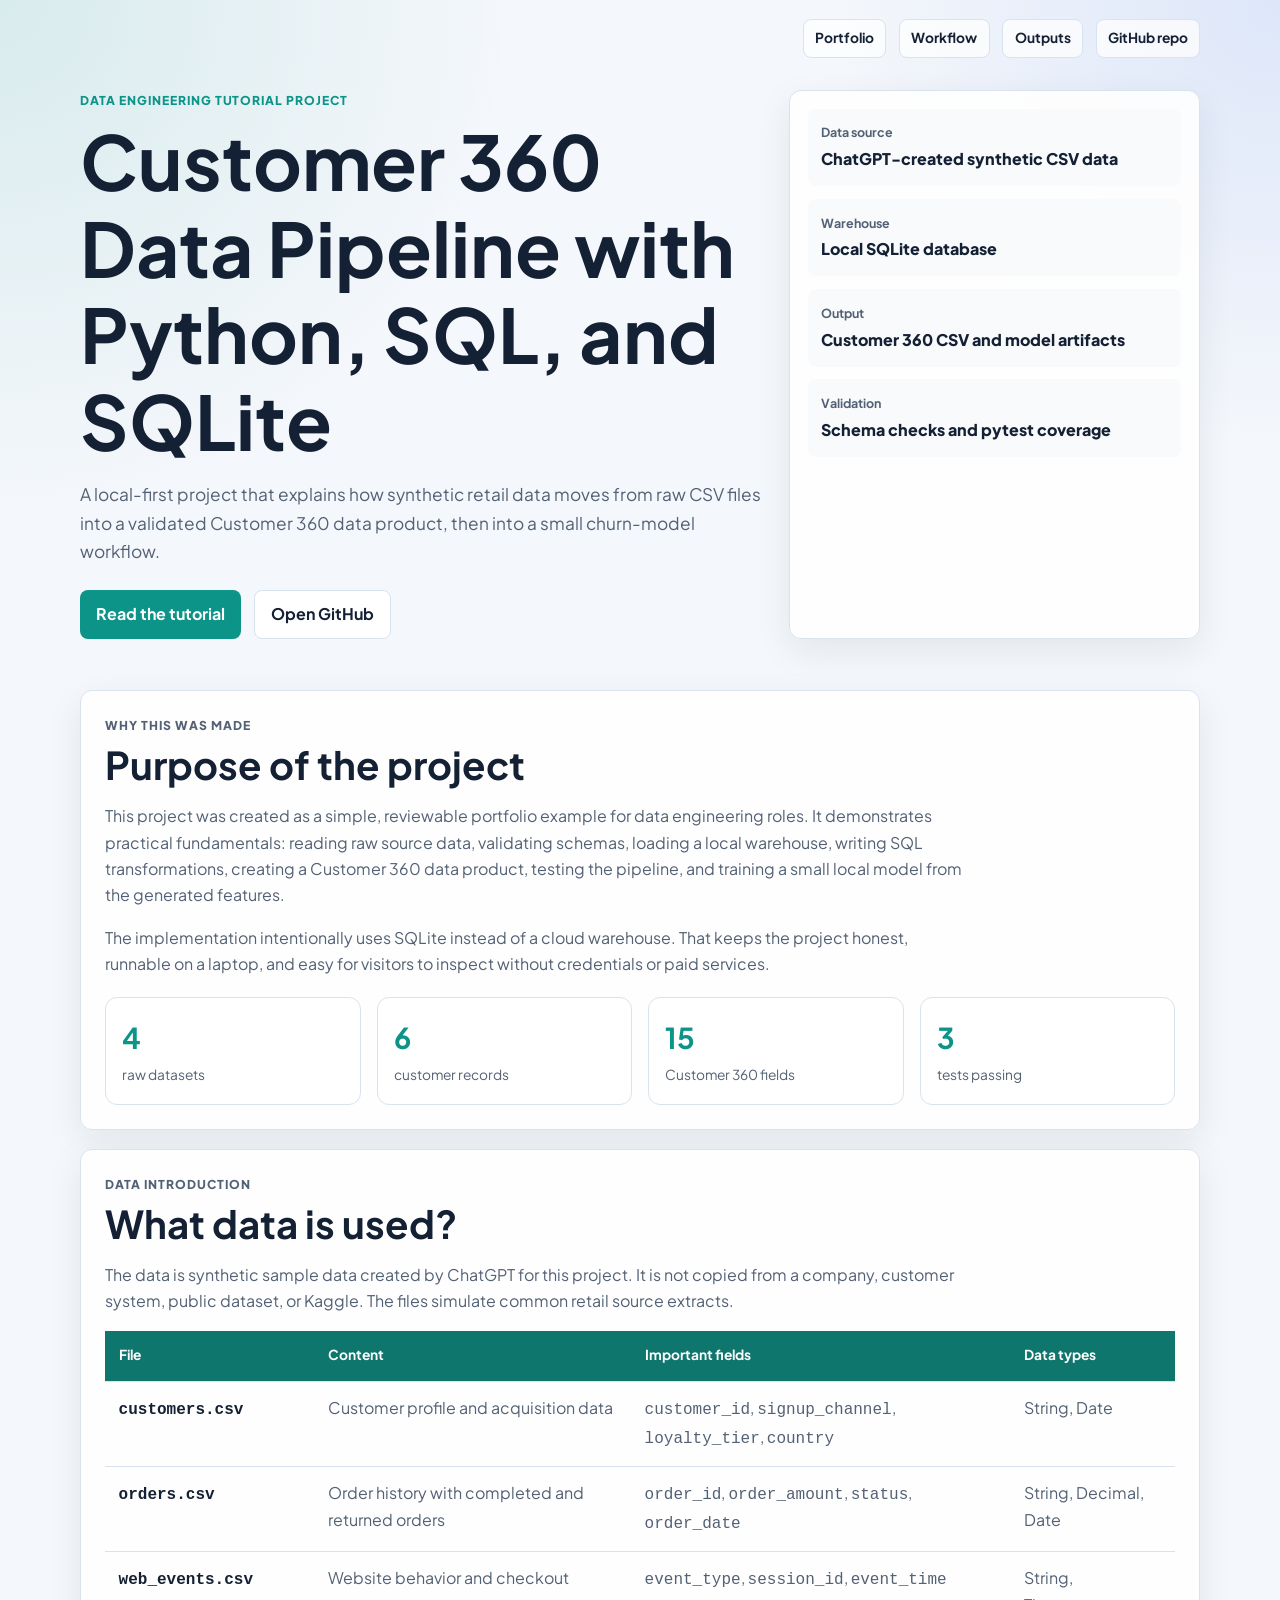
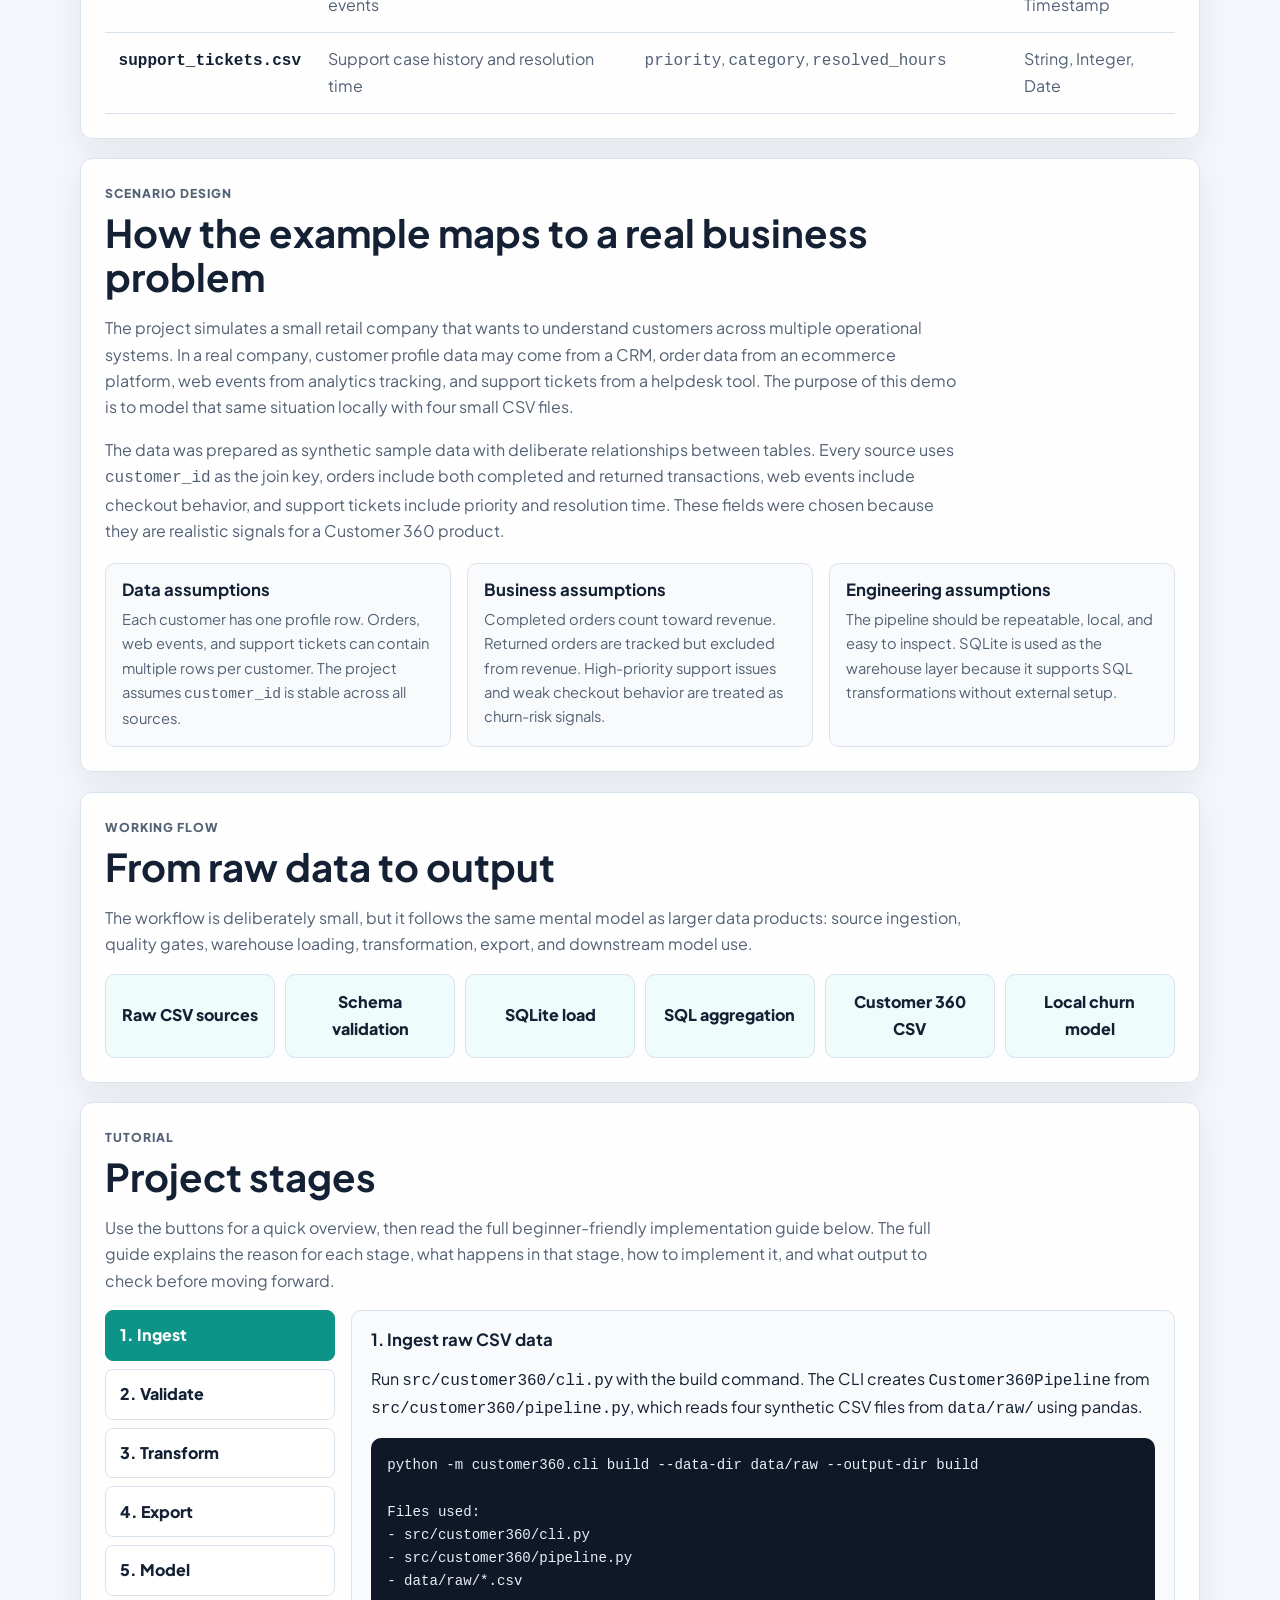
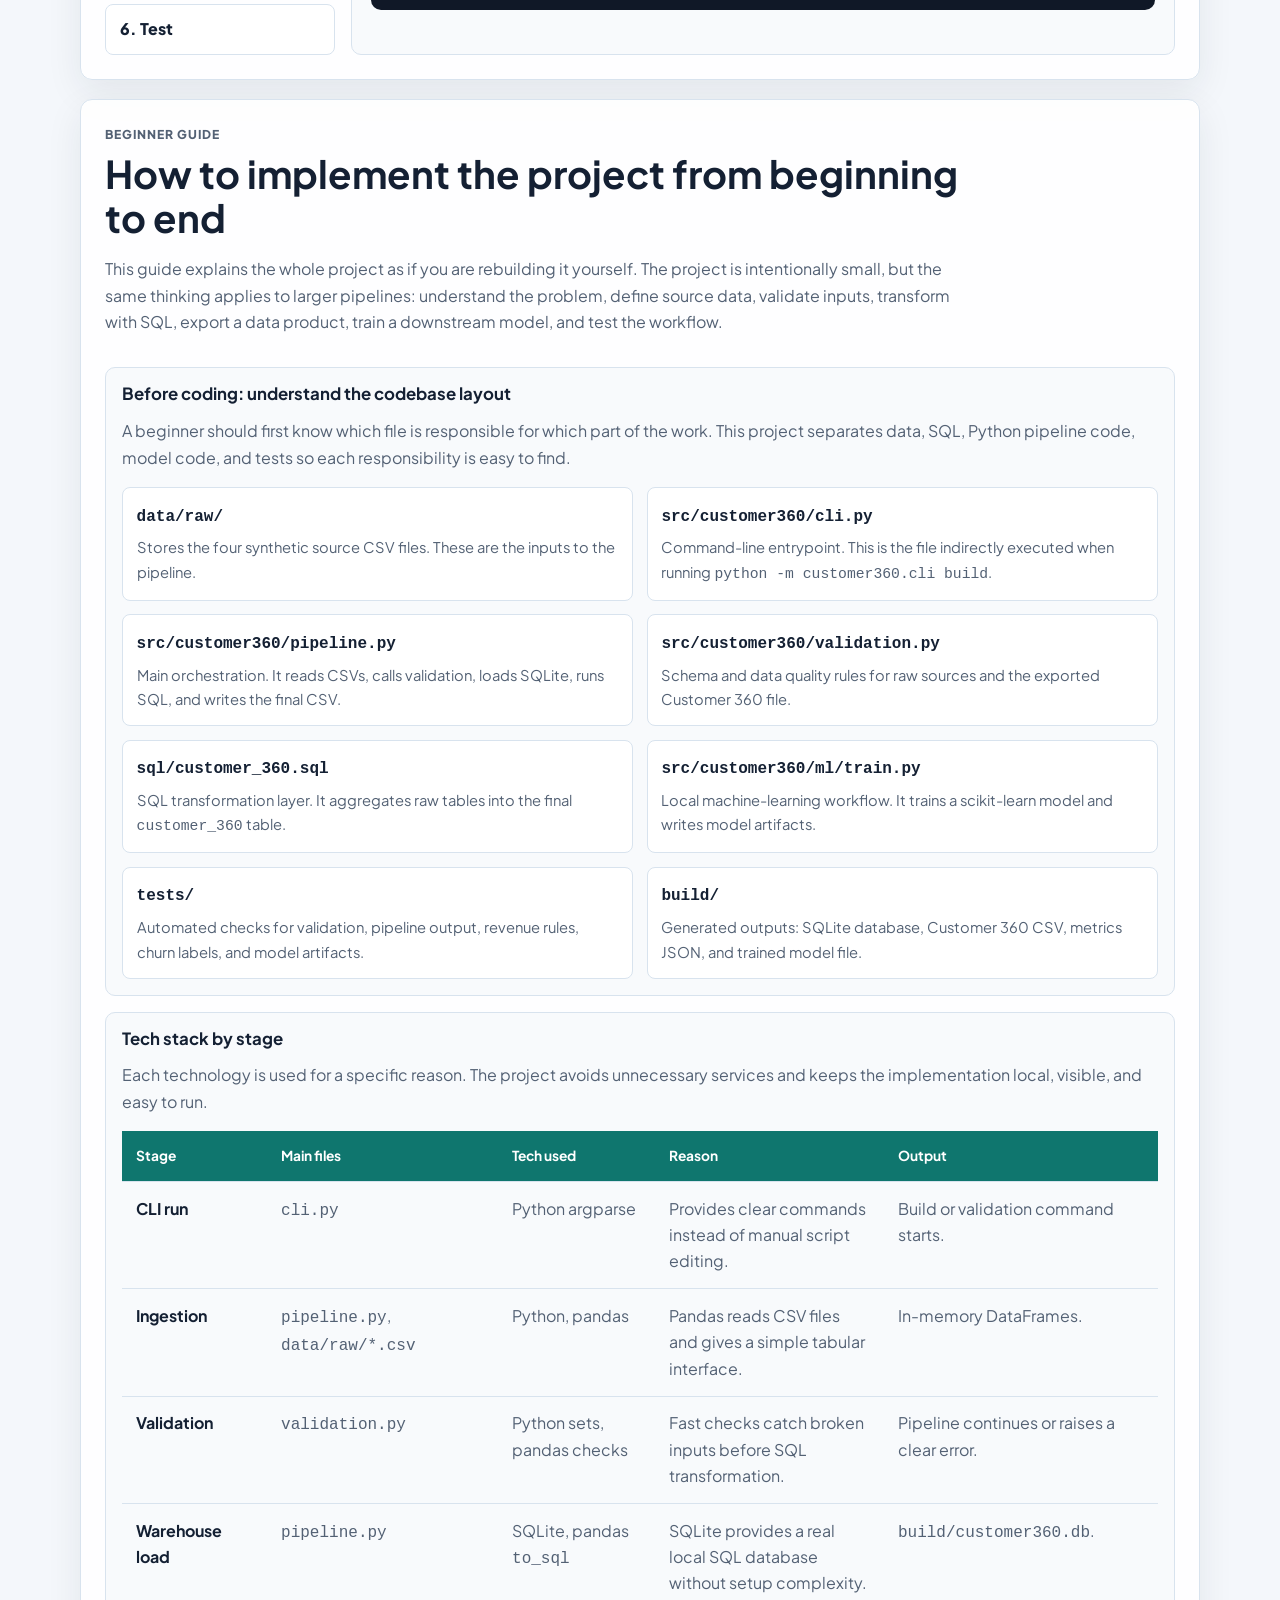
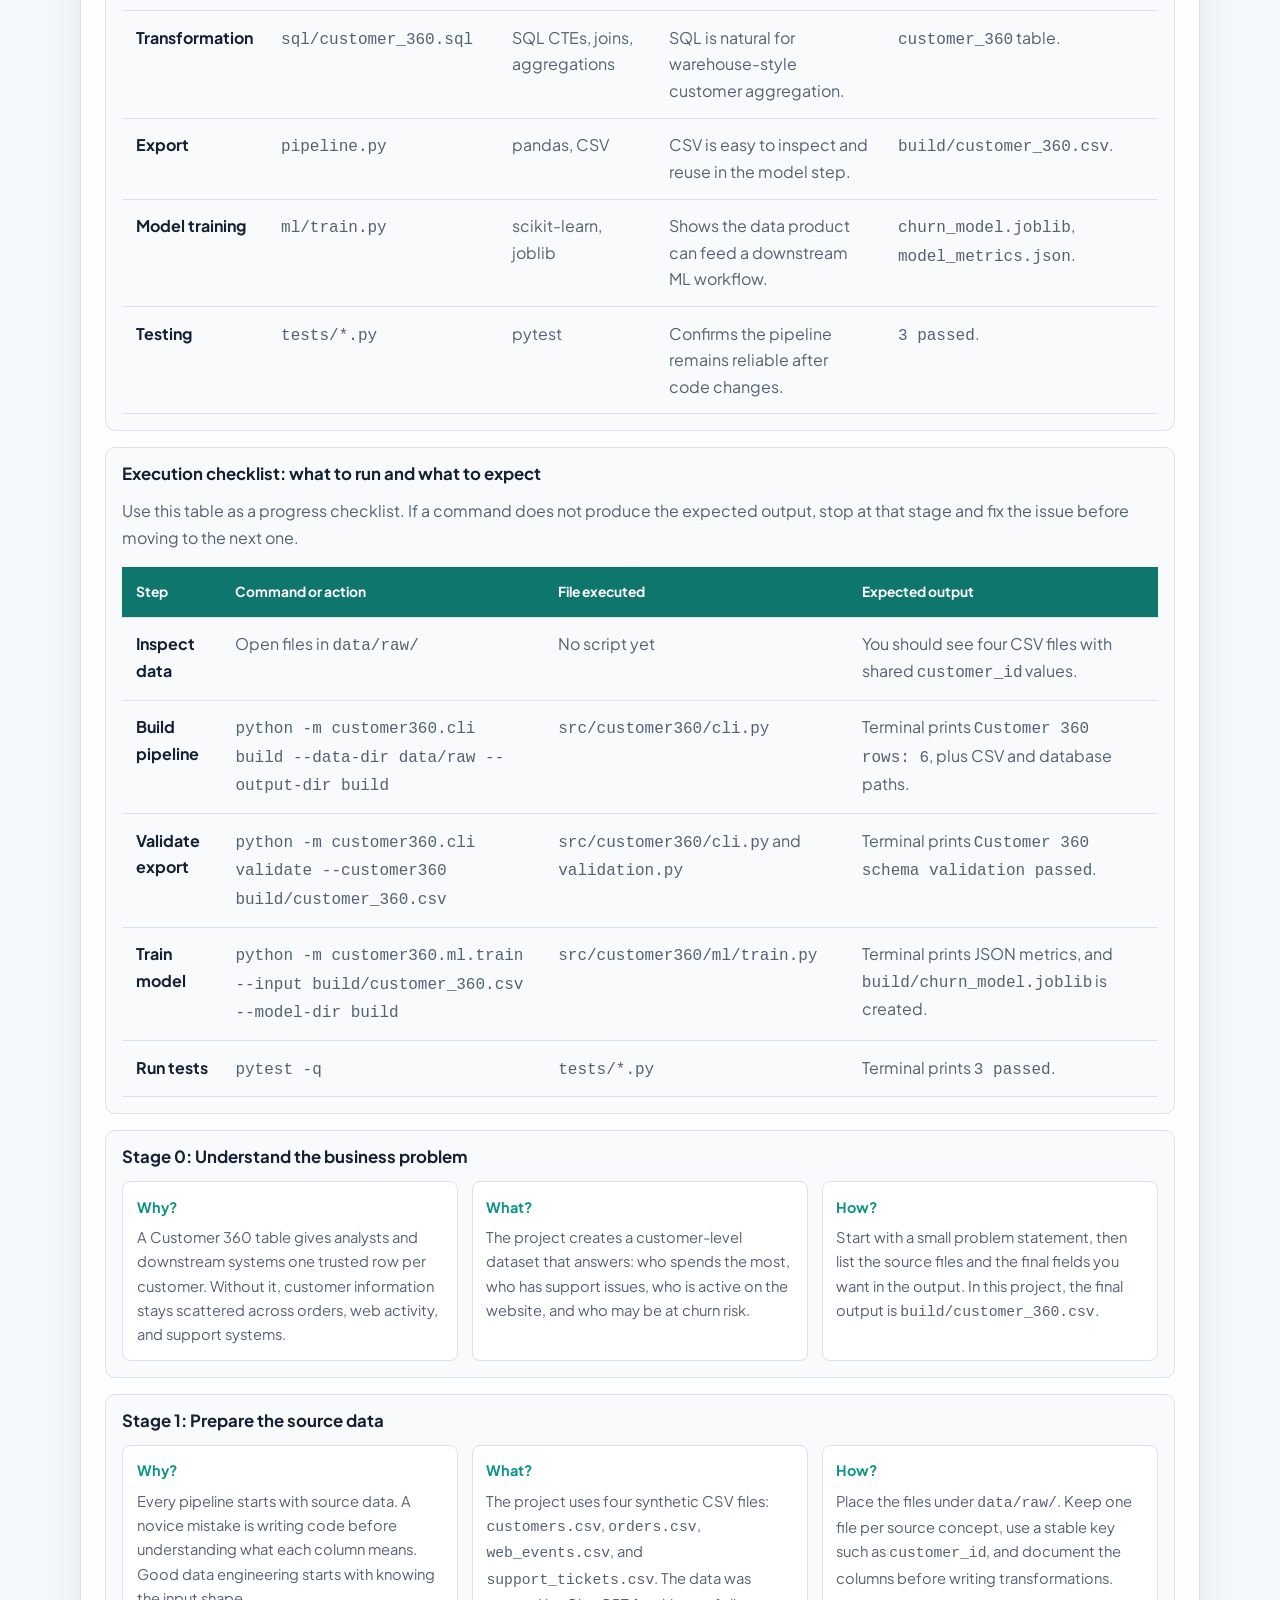
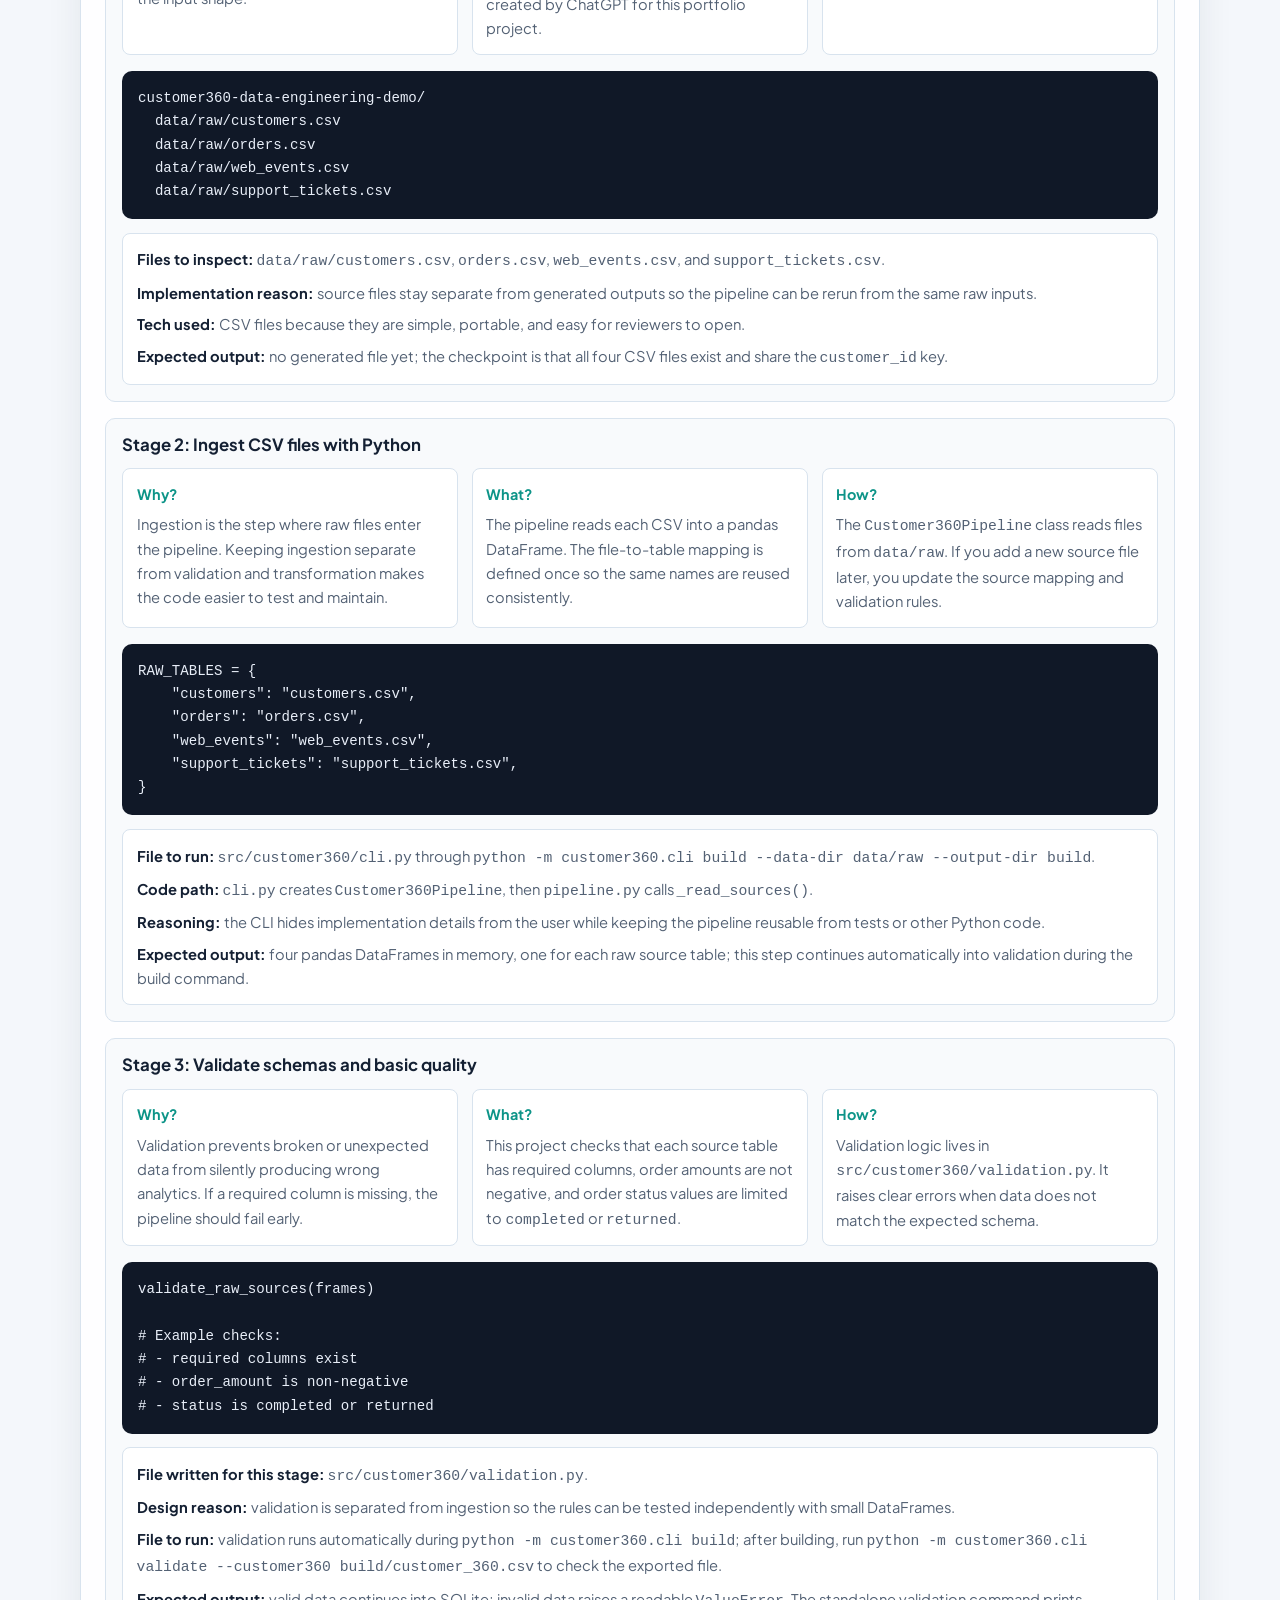
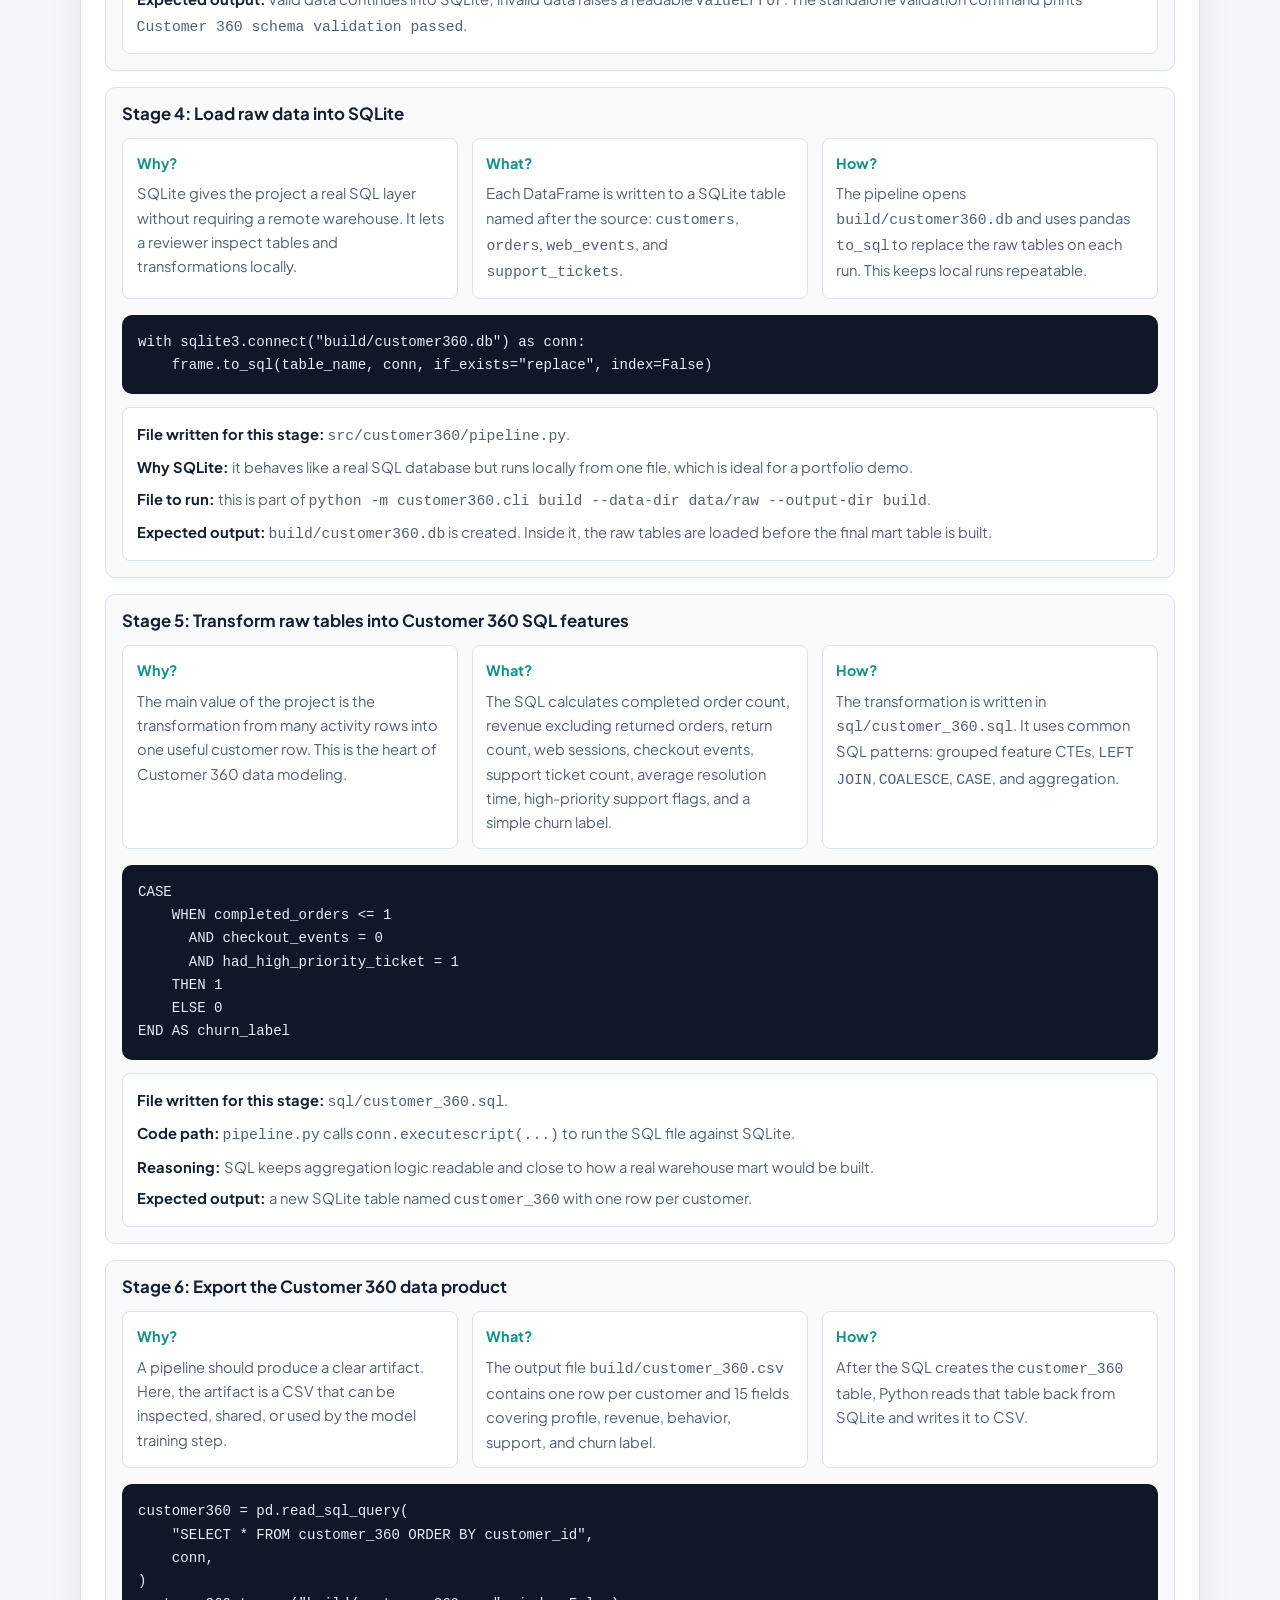
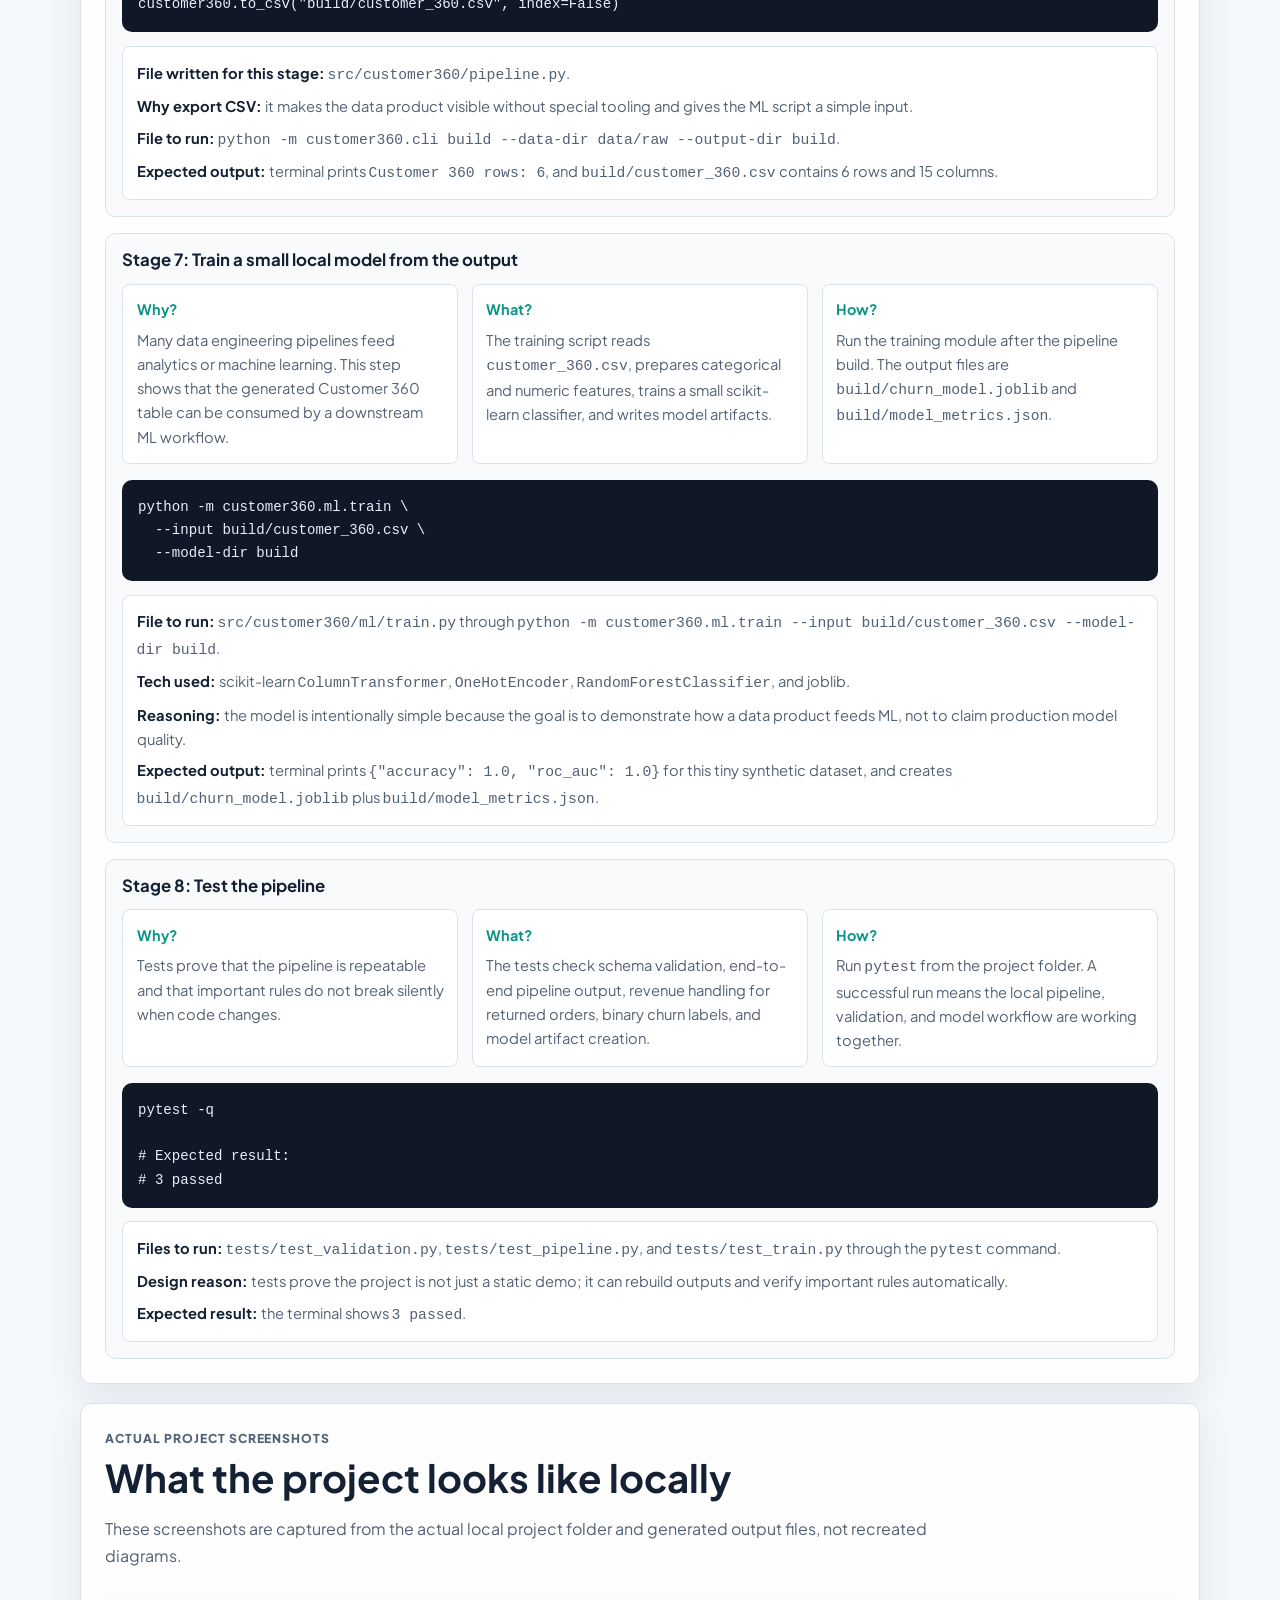
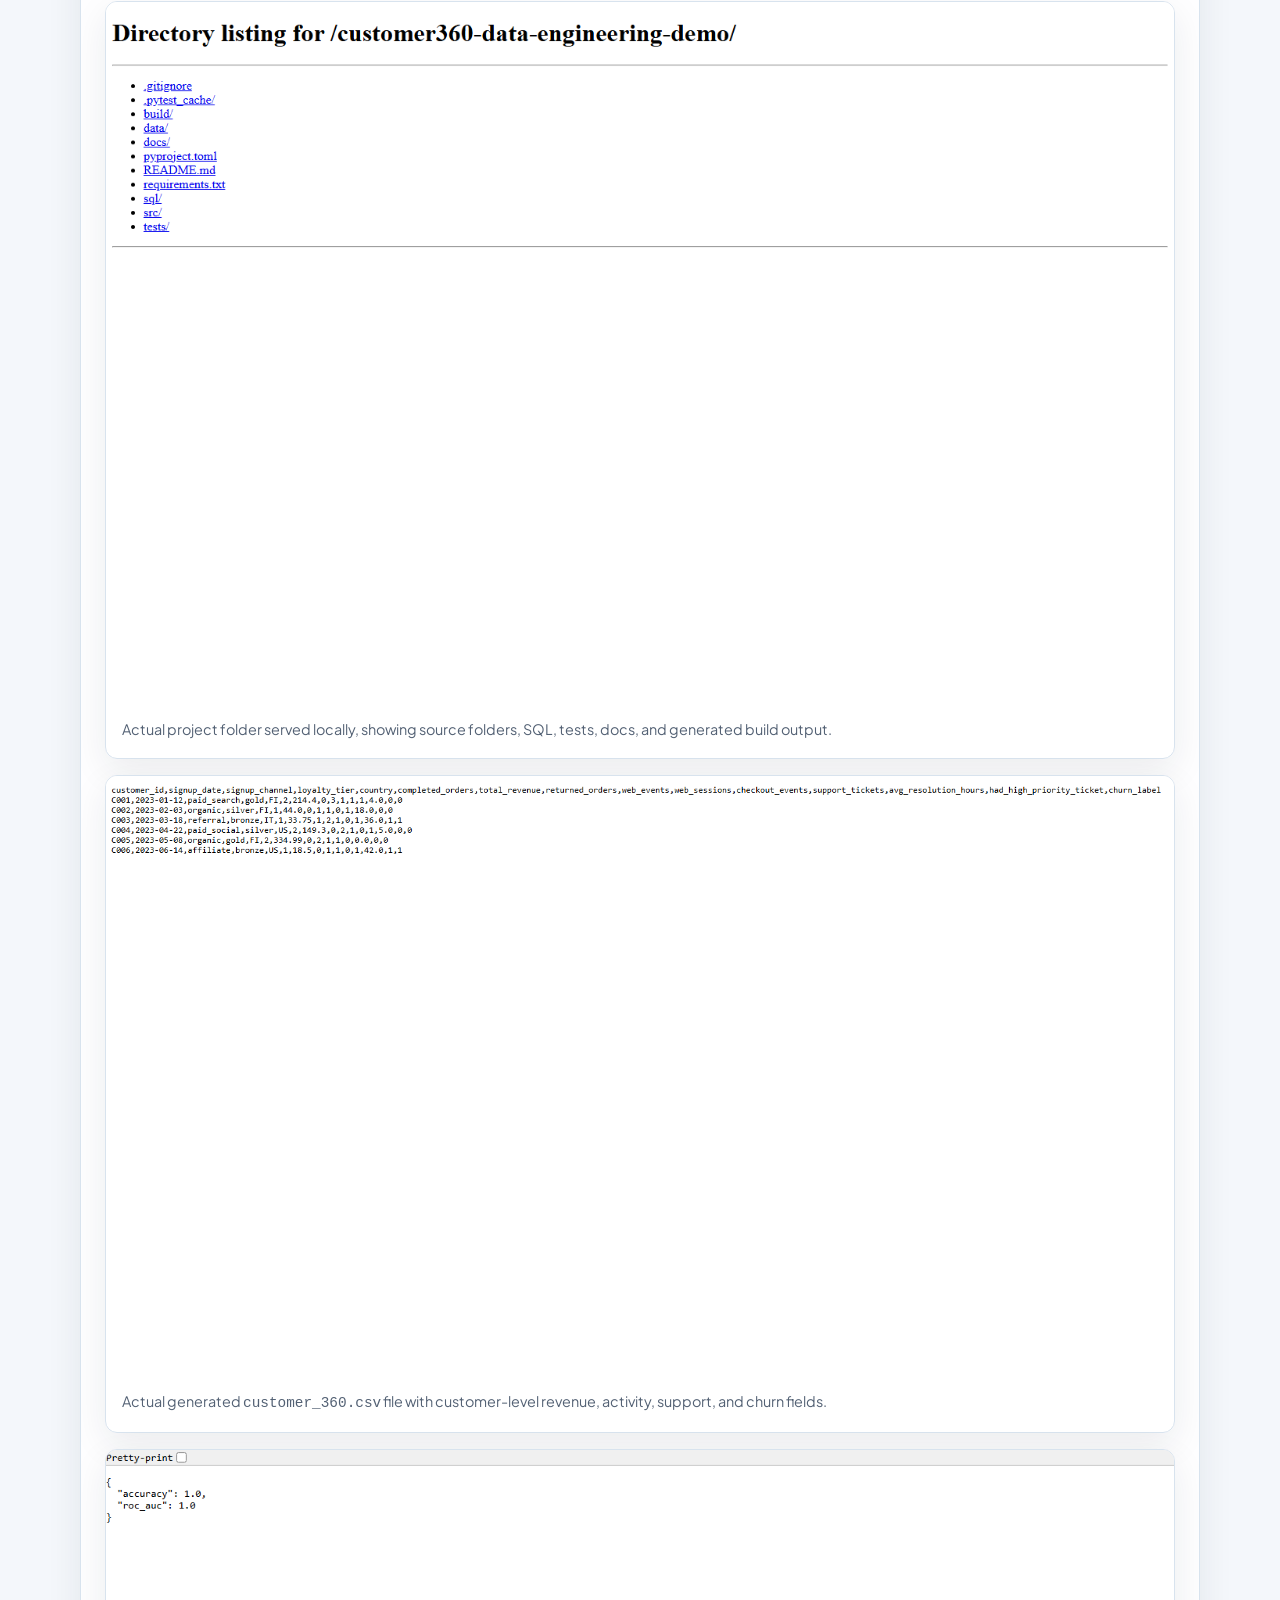
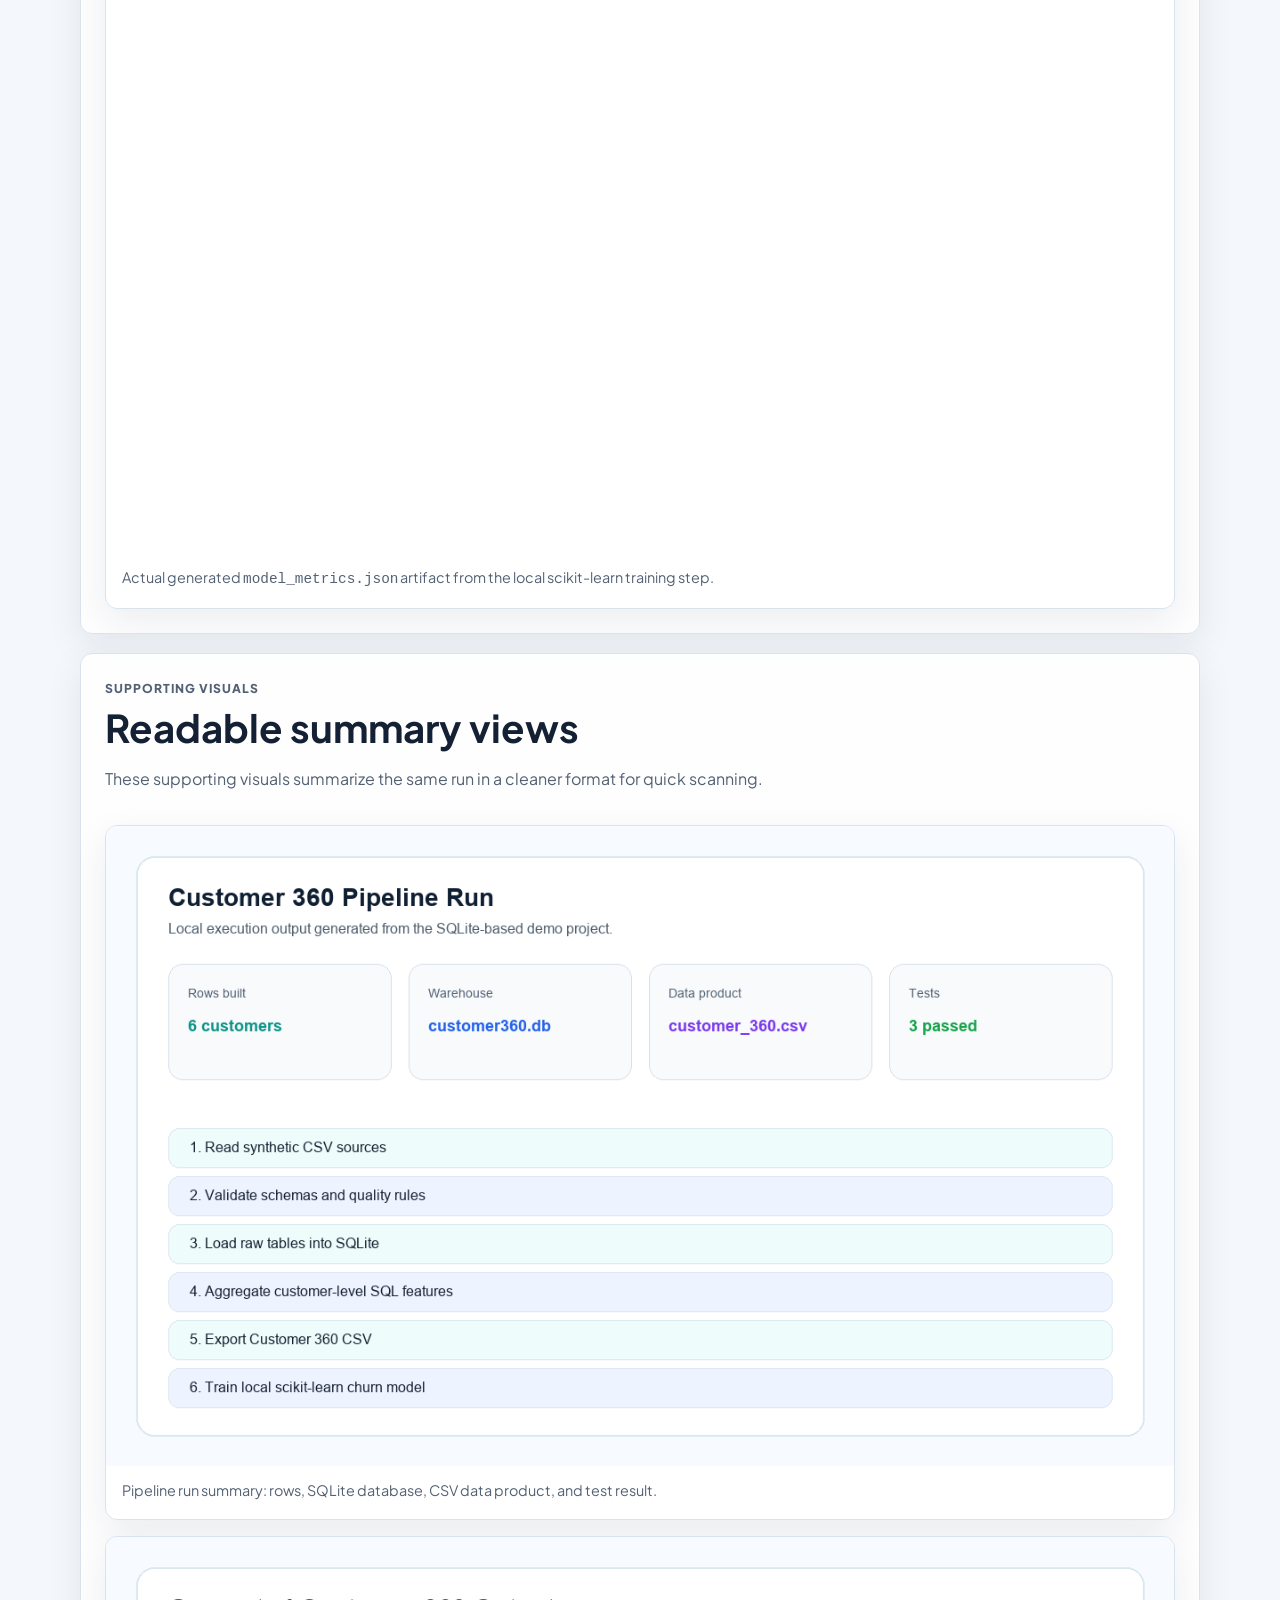
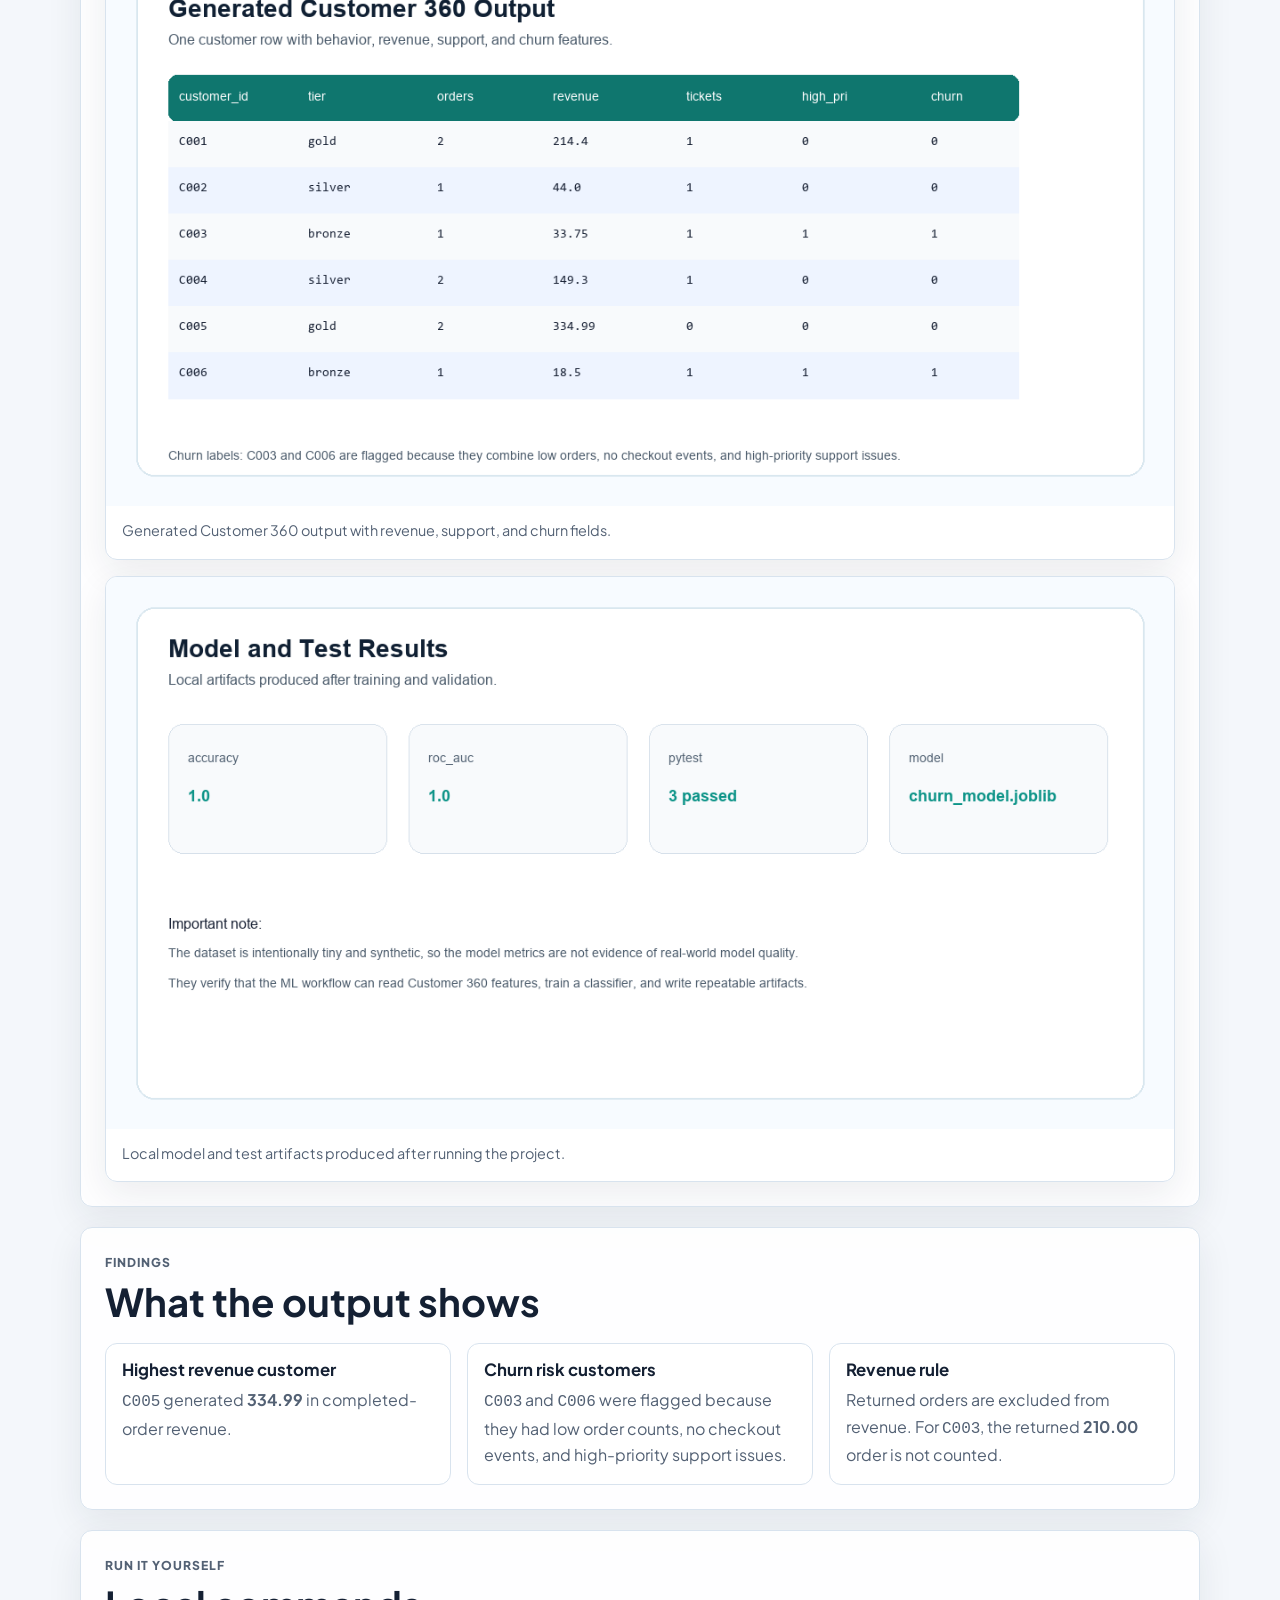
==== commit 1495dcaa: "Clarify Customer 360 tutorial checkpoints" ====
--- a/projects/customer360/index.html
+++ b/projects/customer360/index.html
@@ -104,6 +104,33 @@
             </div>
         </section>
 
+        <section class="section" id="scenario">
+            <div class="section-copy">
+                <p class="eyebrow">Scenario design</p>
+                <h2>How the example maps to a real business problem</h2>
+                <p>
+                    The project simulates a small retail company that wants to understand customers across multiple operational systems. In a real company, customer profile data may come from a CRM, order data from an ecommerce platform, web events from analytics tracking, and support tickets from a helpdesk tool. The purpose of this demo is to model that same situation locally with four small CSV files.
+                </p>
+                <p>
+                    The data was prepared as synthetic sample data with deliberate relationships between tables. Every source uses <code>customer_id</code> as the join key, orders include both completed and returned transactions, web events include checkout behavior, and support tickets include priority and resolution time. These fields were chosen because they are realistic signals for a Customer 360 product.
+                </p>
+            </div>
+            <div class="assumption-grid">
+                <article>
+                    <h3>Data assumptions</h3>
+                    <p>Each customer has one profile row. Orders, web events, and support tickets can contain multiple rows per customer. The project assumes <code>customer_id</code> is stable across all sources.</p>
+                </article>
+                <article>
+                    <h3>Business assumptions</h3>
+                    <p>Completed orders count toward revenue. Returned orders are tracked but excluded from revenue. High-priority support issues and weak checkout behavior are treated as churn-risk signals.</p>
+                </article>
+                <article>
+                    <h3>Engineering assumptions</h3>
+                    <p>The pipeline should be repeatable, local, and easy to inspect. SQLite is used as the warehouse layer because it supports SQL transformations without external setup.</p>
+                </article>
+            </div>
+        </section>
+
         <section class="section" id="workflow">
             <div class="section-copy">
                 <p class="eyebrow">Working flow</p>
@@ -146,8 +173,13 @@
                 </div>
                 <article class="stage-panel" id="stage-panel">
                     <h3>1. Ingest raw CSV data</h3>
-                    <p>The pipeline reads four CSV files from <code>data/raw/</code> using pandas. Each file represents a separate source system.</p>
-                    <pre><code>python -m customer360.cli build --data-dir data/raw --output-dir build</code></pre>
+                    <p>Run <code>src/customer360/cli.py</code> with the build command. The CLI creates <code>Customer360Pipeline</code> from <code>src/customer360/pipeline.py</code>, which reads four synthetic CSV files from <code>data/raw/</code> using pandas.</p>
+                    <pre><code>python -m customer360.cli build --data-dir data/raw --output-dir build
+
+Files used:
+- src/customer360/cli.py
+- src/customer360/pipeline.py
+- data/raw/*.csv</code></pre>
                 </article>
             </div>
         </section>
@@ -227,6 +259,52 @@
             </article>
 
             <article class="guide-step">
+                <h3>Execution checklist: what to run and what to expect</h3>
+                <p class="guide-intro">
+                    Use this table as a progress checklist. If a command does not produce the expected output, stop at that stage and fix the issue before moving to the next one.
+                </p>
+                <div class="data-table-wrap">
+                    <table>
+                        <thead>
+                            <tr><th>Step</th><th>Command or action</th><th>File executed</th><th>Expected output</th></tr>
+                        </thead>
+                        <tbody>
+                            <tr>
+                                <td>Inspect data</td>
+                                <td>Open files in <code>data/raw/</code></td>
+                                <td>No script yet</td>
+                                <td>You should see four CSV files with shared <code>customer_id</code> values.</td>
+                            </tr>
+                            <tr>
+                                <td>Build pipeline</td>
+                                <td><code>python -m customer360.cli build --data-dir data/raw --output-dir build</code></td>
+                                <td><code>src/customer360/cli.py</code></td>
+                                <td>Terminal prints <code>Customer 360 rows: 6</code>, plus CSV and database paths.</td>
+                            </tr>
+                            <tr>
+                                <td>Validate export</td>
+                                <td><code>python -m customer360.cli validate --customer360 build/customer_360.csv</code></td>
+                                <td><code>src/customer360/cli.py</code> and <code>validation.py</code></td>
+                                <td>Terminal prints <code>Customer 360 schema validation passed</code>.</td>
+                            </tr>
+                            <tr>
+                                <td>Train model</td>
+                                <td><code>python -m customer360.ml.train --input build/customer_360.csv --model-dir build</code></td>
+                                <td><code>src/customer360/ml/train.py</code></td>
+                                <td>Terminal prints JSON metrics, and <code>build/churn_model.joblib</code> is created.</td>
+                            </tr>
+                            <tr>
+                                <td>Run tests</td>
+                                <td><code>pytest -q</code></td>
+                                <td><code>tests/*.py</code></td>
+                                <td>Terminal prints <code>3 passed</code>.</td>
+                            </tr>
+                        </tbody>
+                    </table>
+                </div>
+            </article>
+
+            <article class="guide-step">
                 <h3>Stage 0: Understand the business problem</h3>
                 <div class="why-what-how">
                     <div>
@@ -269,6 +347,7 @@
                     <p><strong>Files to inspect:</strong> <code>data/raw/customers.csv</code>, <code>orders.csv</code>, <code>web_events.csv</code>, and <code>support_tickets.csv</code>.</p>
                     <p><strong>Implementation reason:</strong> source files stay separate from generated outputs so the pipeline can be rerun from the same raw inputs.</p>
                     <p><strong>Tech used:</strong> CSV files because they are simple, portable, and easy for reviewers to open.</p>
+                    <p><strong>Expected output:</strong> no generated file yet; the checkpoint is that all four CSV files exist and share the <code>customer_id</code> key.</p>
                 </div>
             </article>
 
@@ -297,7 +376,8 @@
                 <div class="stage-details">
                     <p><strong>File to run:</strong> <code>src/customer360/cli.py</code> through <code>python -m customer360.cli build --data-dir data/raw --output-dir build</code>.</p>
                     <p><strong>Code path:</strong> <code>cli.py</code> creates <code>Customer360Pipeline</code>, then <code>pipeline.py</code> calls <code>_read_sources()</code>.</p>
-                    <p><strong>Expected result:</strong> four pandas DataFrames in memory, one for each raw source table.</p>
+                    <p><strong>Reasoning:</strong> the CLI hides implementation details from the user while keeping the pipeline reusable from tests or other Python code.</p>
+                    <p><strong>Expected output:</strong> four pandas DataFrames in memory, one for each raw source table; this step continues automatically into validation during the build command.</p>
                 </div>
             </article>
 
@@ -326,7 +406,8 @@
                 <div class="stage-details">
                     <p><strong>File written for this stage:</strong> <code>src/customer360/validation.py</code>.</p>
                     <p><strong>Design reason:</strong> validation is separated from ingestion so the rules can be tested independently with small DataFrames.</p>
-                    <p><strong>Expected result:</strong> valid data continues into SQLite; invalid data raises a readable <code>ValueError</code>.</p>
+                    <p><strong>File to run:</strong> validation runs automatically during <code>python -m customer360.cli build</code>; after building, run <code>python -m customer360.cli validate --customer360 build/customer_360.csv</code> to check the exported file.</p>
+                    <p><strong>Expected output:</strong> valid data continues into SQLite; invalid data raises a readable <code>ValueError</code>. The standalone validation command prints <code>Customer 360 schema validation passed</code>.</p>
                 </div>
             </article>
 
@@ -351,7 +432,8 @@
                 <div class="stage-details">
                     <p><strong>File written for this stage:</strong> <code>src/customer360/pipeline.py</code>.</p>
                     <p><strong>Why SQLite:</strong> it behaves like a real SQL database but runs locally from one file, which is ideal for a portfolio demo.</p>
-                    <p><strong>Expected result:</strong> <code>build/customer360.db</code> containing raw tables and the final mart table after transformation.</p>
+                    <p><strong>File to run:</strong> this is part of <code>python -m customer360.cli build --data-dir data/raw --output-dir build</code>.</p>
+                    <p><strong>Expected output:</strong> <code>build/customer360.db</code> is created. Inside it, the raw tables are loaded before the final mart table is built.</p>
                 </div>
             </article>
 
@@ -381,7 +463,8 @@
                 <div class="stage-details">
                     <p><strong>File written for this stage:</strong> <code>sql/customer_360.sql</code>.</p>
                     <p><strong>Code path:</strong> <code>pipeline.py</code> calls <code>conn.executescript(...)</code> to run the SQL file against SQLite.</p>
-                    <p><strong>Expected result:</strong> a new SQLite table named <code>customer_360</code> with one row per customer.</p>
+                    <p><strong>Reasoning:</strong> SQL keeps aggregation logic readable and close to how a real warehouse mart would be built.</p>
+                    <p><strong>Expected output:</strong> a new SQLite table named <code>customer_360</code> with one row per customer.</p>
                 </div>
             </article>
 
@@ -409,7 +492,8 @@
                 <div class="stage-details">
                     <p><strong>File written for this stage:</strong> <code>src/customer360/pipeline.py</code>.</p>
                     <p><strong>Why export CSV:</strong> it makes the data product visible without special tooling and gives the ML script a simple input.</p>
-                    <p><strong>Expected result:</strong> <code>build/customer_360.csv</code> with 6 rows and 15 columns.</p>
+                    <p><strong>File to run:</strong> <code>python -m customer360.cli build --data-dir data/raw --output-dir build</code>.</p>
+                    <p><strong>Expected output:</strong> terminal prints <code>Customer 360 rows: 6</code>, and <code>build/customer_360.csv</code> contains 6 rows and 15 columns.</p>
                 </div>
             </article>
 
@@ -435,7 +519,8 @@
                 <div class="stage-details">
                     <p><strong>File to run:</strong> <code>src/customer360/ml/train.py</code> through <code>python -m customer360.ml.train --input build/customer_360.csv --model-dir build</code>.</p>
                     <p><strong>Tech used:</strong> scikit-learn <code>ColumnTransformer</code>, <code>OneHotEncoder</code>, <code>RandomForestClassifier</code>, and joblib.</p>
-                    <p><strong>Expected result:</strong> <code>build/churn_model.joblib</code> and <code>build/model_metrics.json</code>.</p>
+                    <p><strong>Reasoning:</strong> the model is intentionally simple because the goal is to demonstrate how a data product feeds ML, not to claim production model quality.</p>
+                    <p><strong>Expected output:</strong> terminal prints <code>{"accuracy": 1.0, "roc_auc": 1.0}</code> for this tiny synthetic dataset, and creates <code>build/churn_model.joblib</code> plus <code>build/model_metrics.json</code>.</p>
                 </div>
             </article>
 
--- a/assets/css/customer360-project.css
+++ b/assets/css/customer360-project.css
@@ -118,7 +118,7 @@
 .section-copy { max-width: 860px; }
 .section-copy p { color: var(--muted); }
 
-.stat-grid, .finding-grid {
+.stat-grid, .finding-grid, .assumption-grid {
     display: grid;
     grid-template-columns: repeat(4, 1fr);
     gap: 1rem;
@@ -131,6 +131,27 @@
 }
 .stat-grid strong { display: block; color: var(--teal); font-size: 1.8rem; }
 .stat-grid span { color: var(--muted); font-size: 0.86rem; }
+
+.assumption-grid {
+    grid-template-columns: repeat(3, 1fr);
+}
+
+.assumption-grid article {
+    border: 1px solid var(--border);
+    border-radius: 10px;
+    background: #f8fafc;
+    padding: 1rem;
+}
+
+.assumption-grid h3 {
+    margin: 0 0 0.45rem;
+}
+
+.assumption-grid p {
+    margin: 0;
+    color: var(--muted);
+    font-size: 0.92rem;
+}
 
 .data-table-wrap {
     width: 100%;
@@ -312,7 +333,7 @@
 
 @media (max-width: 900px) {
     .hero-grid, .stage-layout { grid-template-columns: 1fr; }
-    .stat-grid, .finding-grid { grid-template-columns: repeat(2, 1fr); }
+    .stat-grid, .finding-grid, .assumption-grid { grid-template-columns: repeat(2, 1fr); }
     .flowchart { grid-template-columns: repeat(2, 1fr); }
     .why-what-how { grid-template-columns: 1fr; }
     .code-map { grid-template-columns: 1fr; }
@@ -320,6 +341,6 @@
 
 @media (max-width: 620px) {
     .top-nav { justify-content: flex-start; }
-    .stat-grid, .finding-grid, .flowchart { grid-template-columns: 1fr; }
+    .stat-grid, .finding-grid, .assumption-grid, .flowchart { grid-template-columns: 1fr; }
     footer { flex-direction: column; }
 }
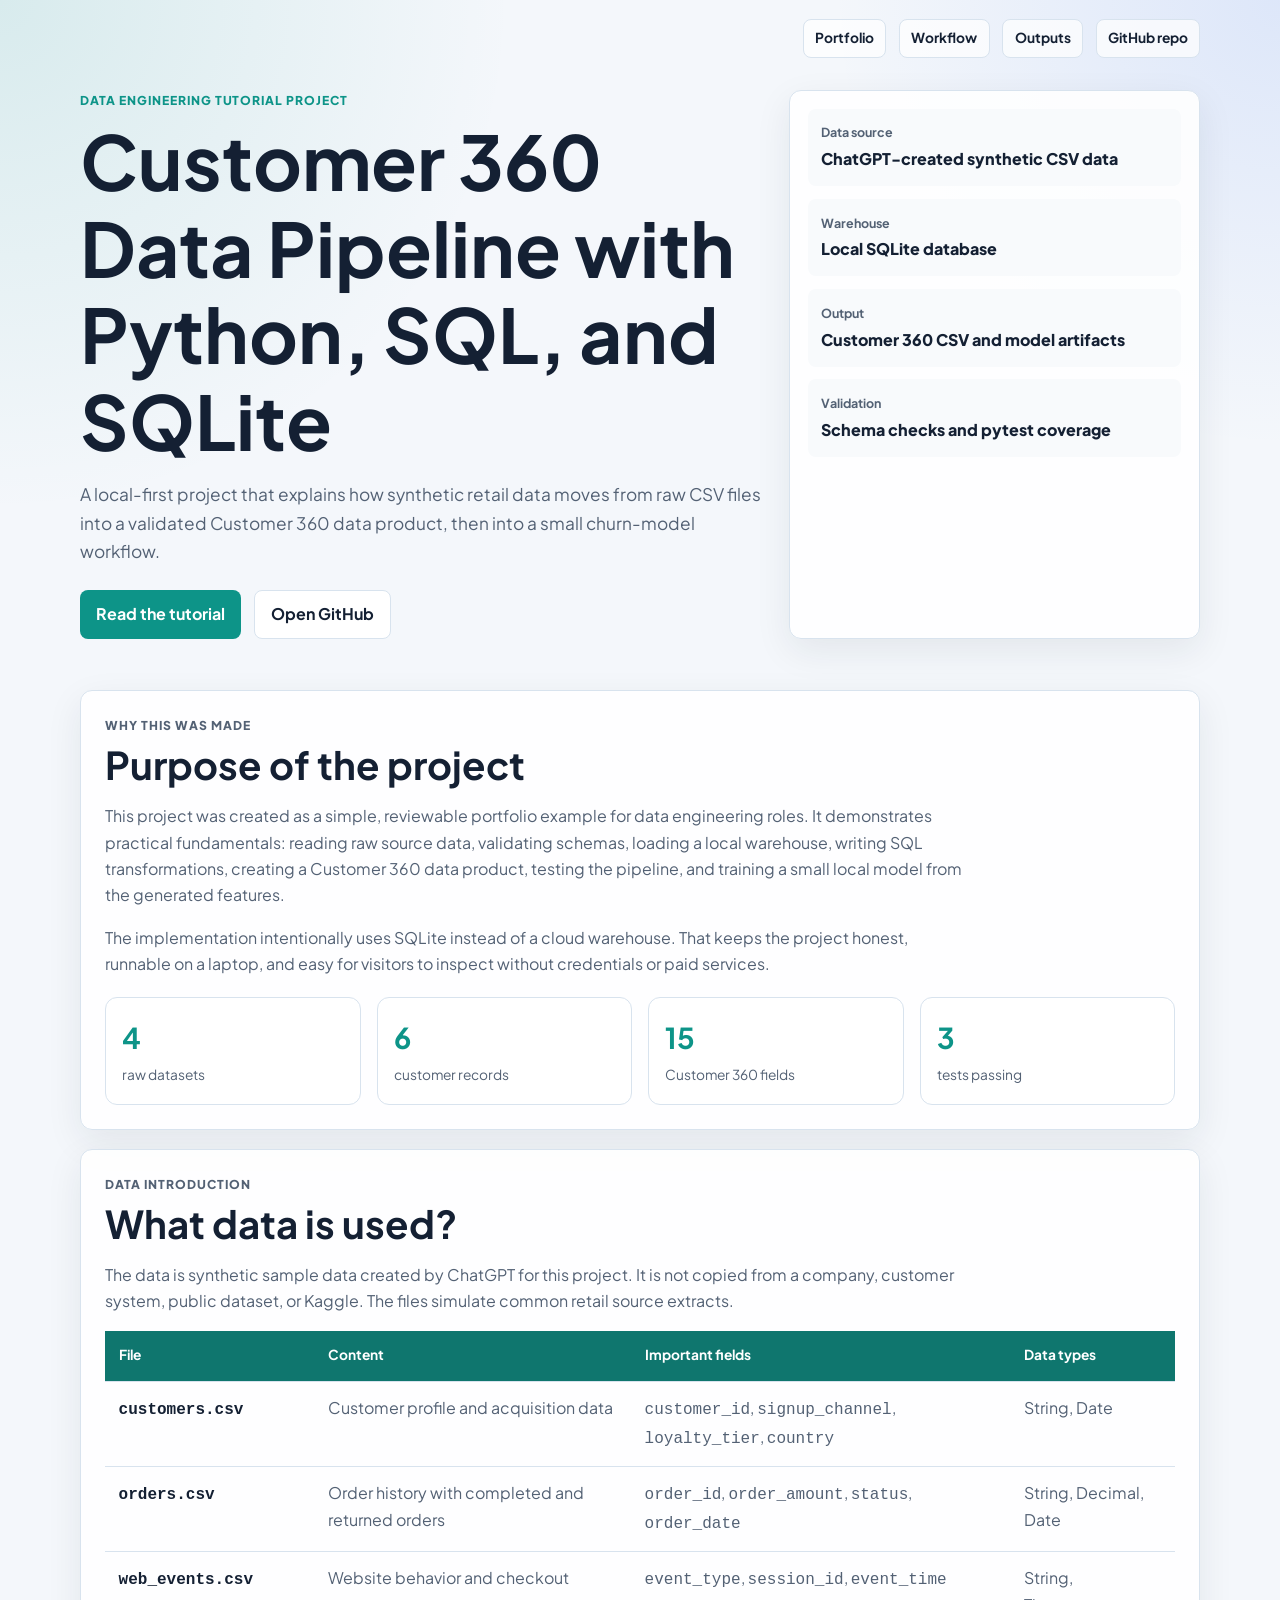
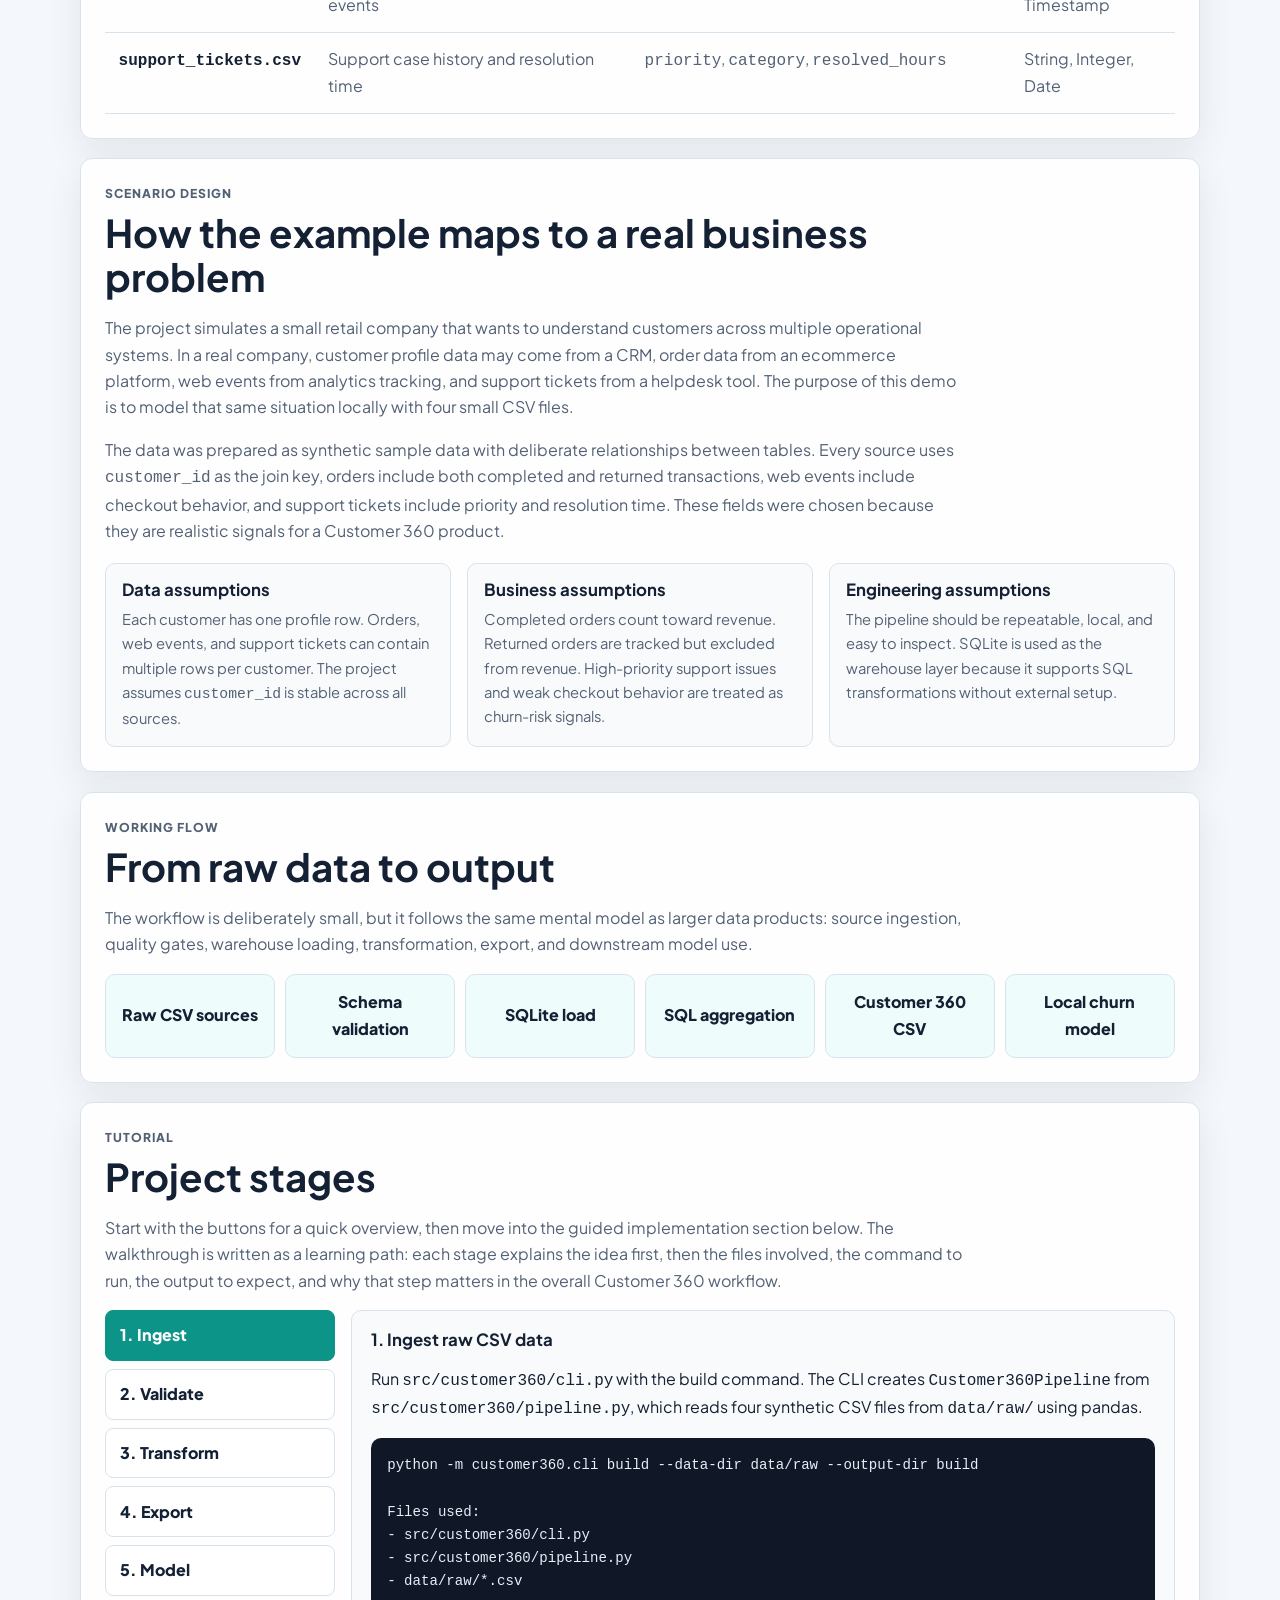
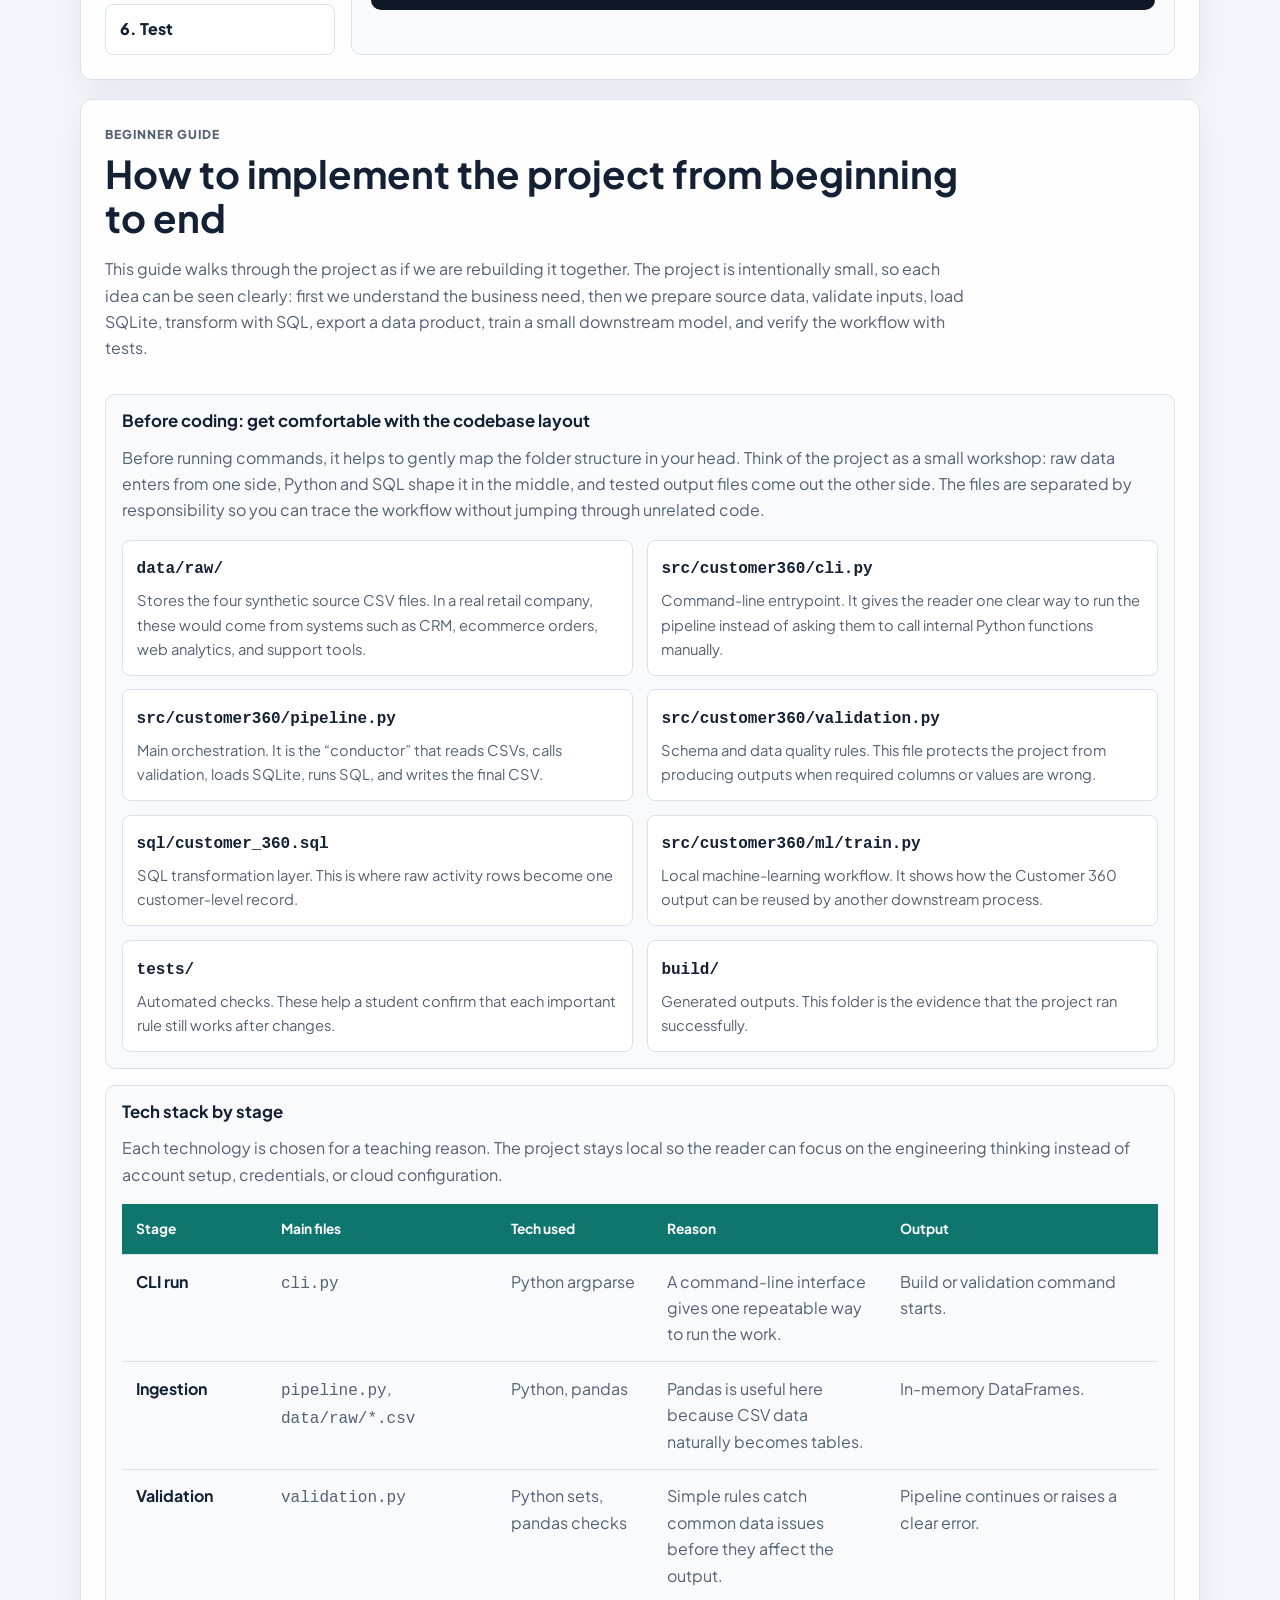
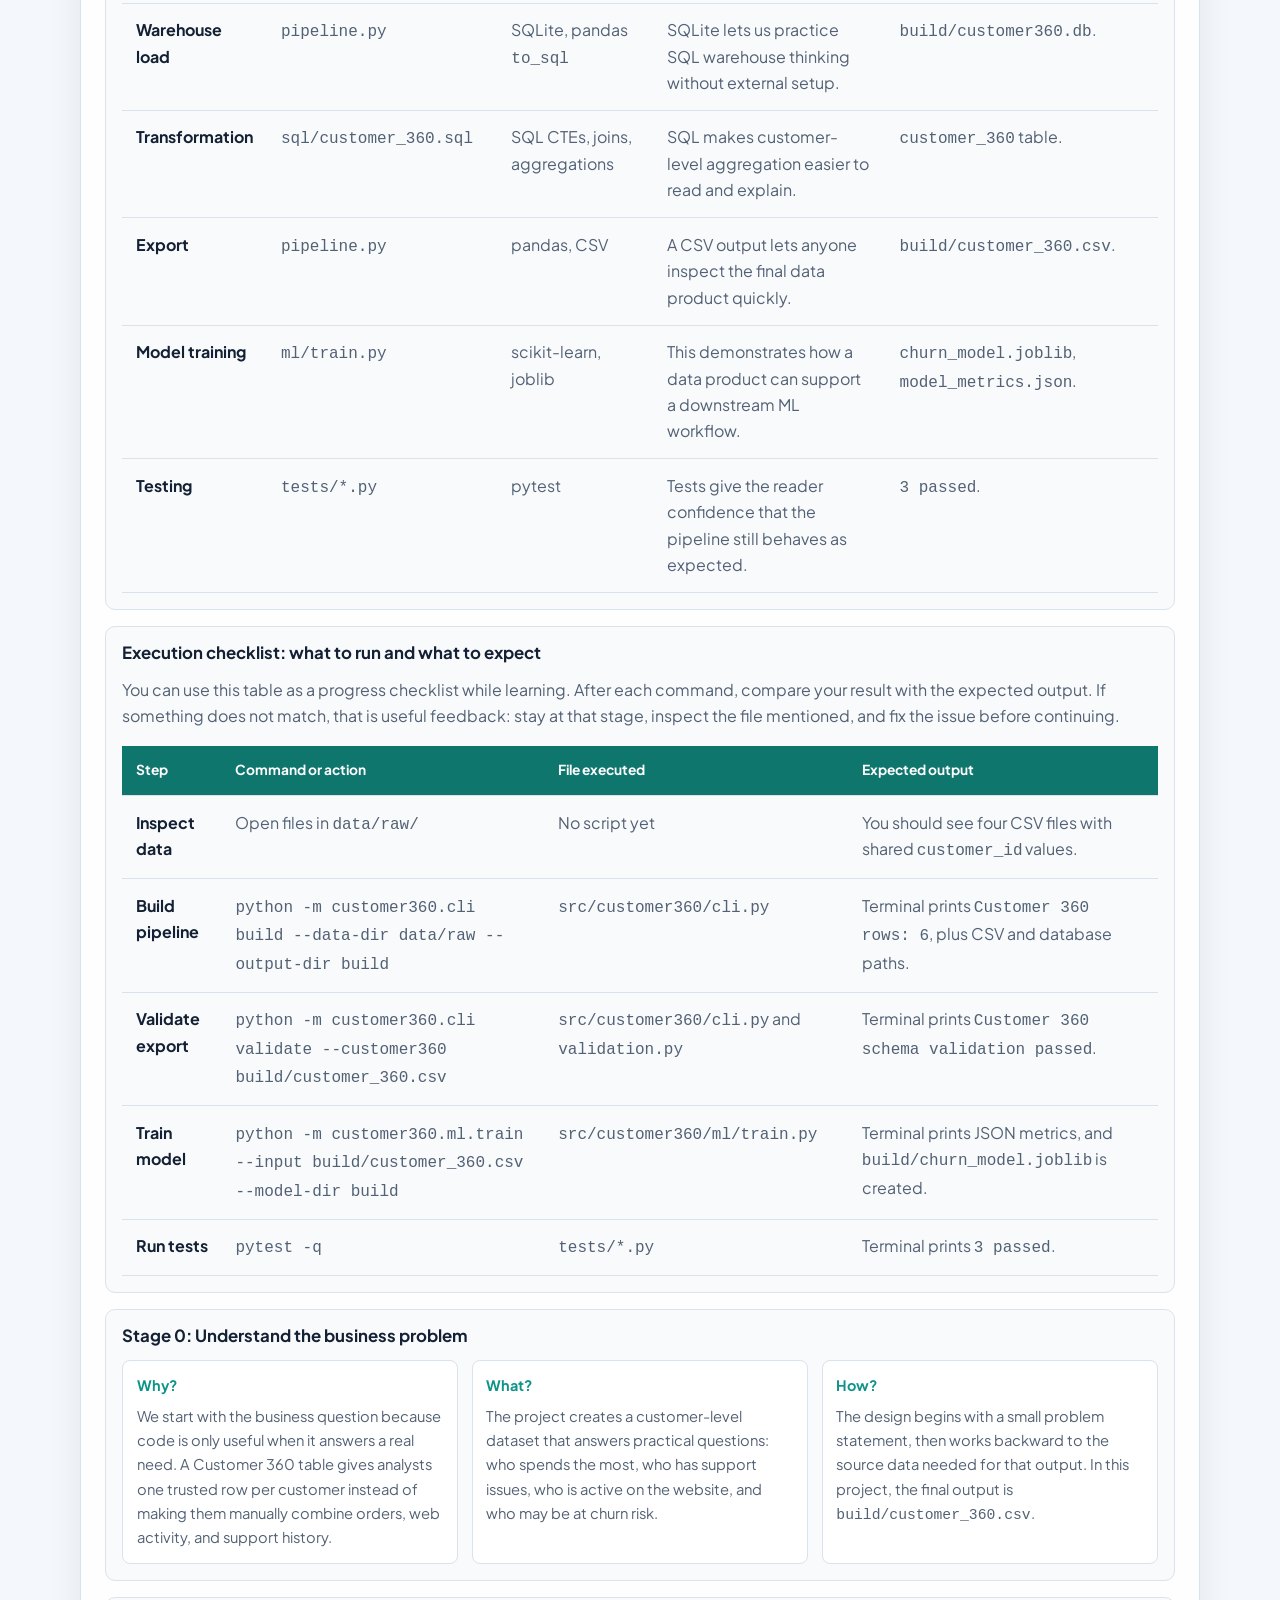
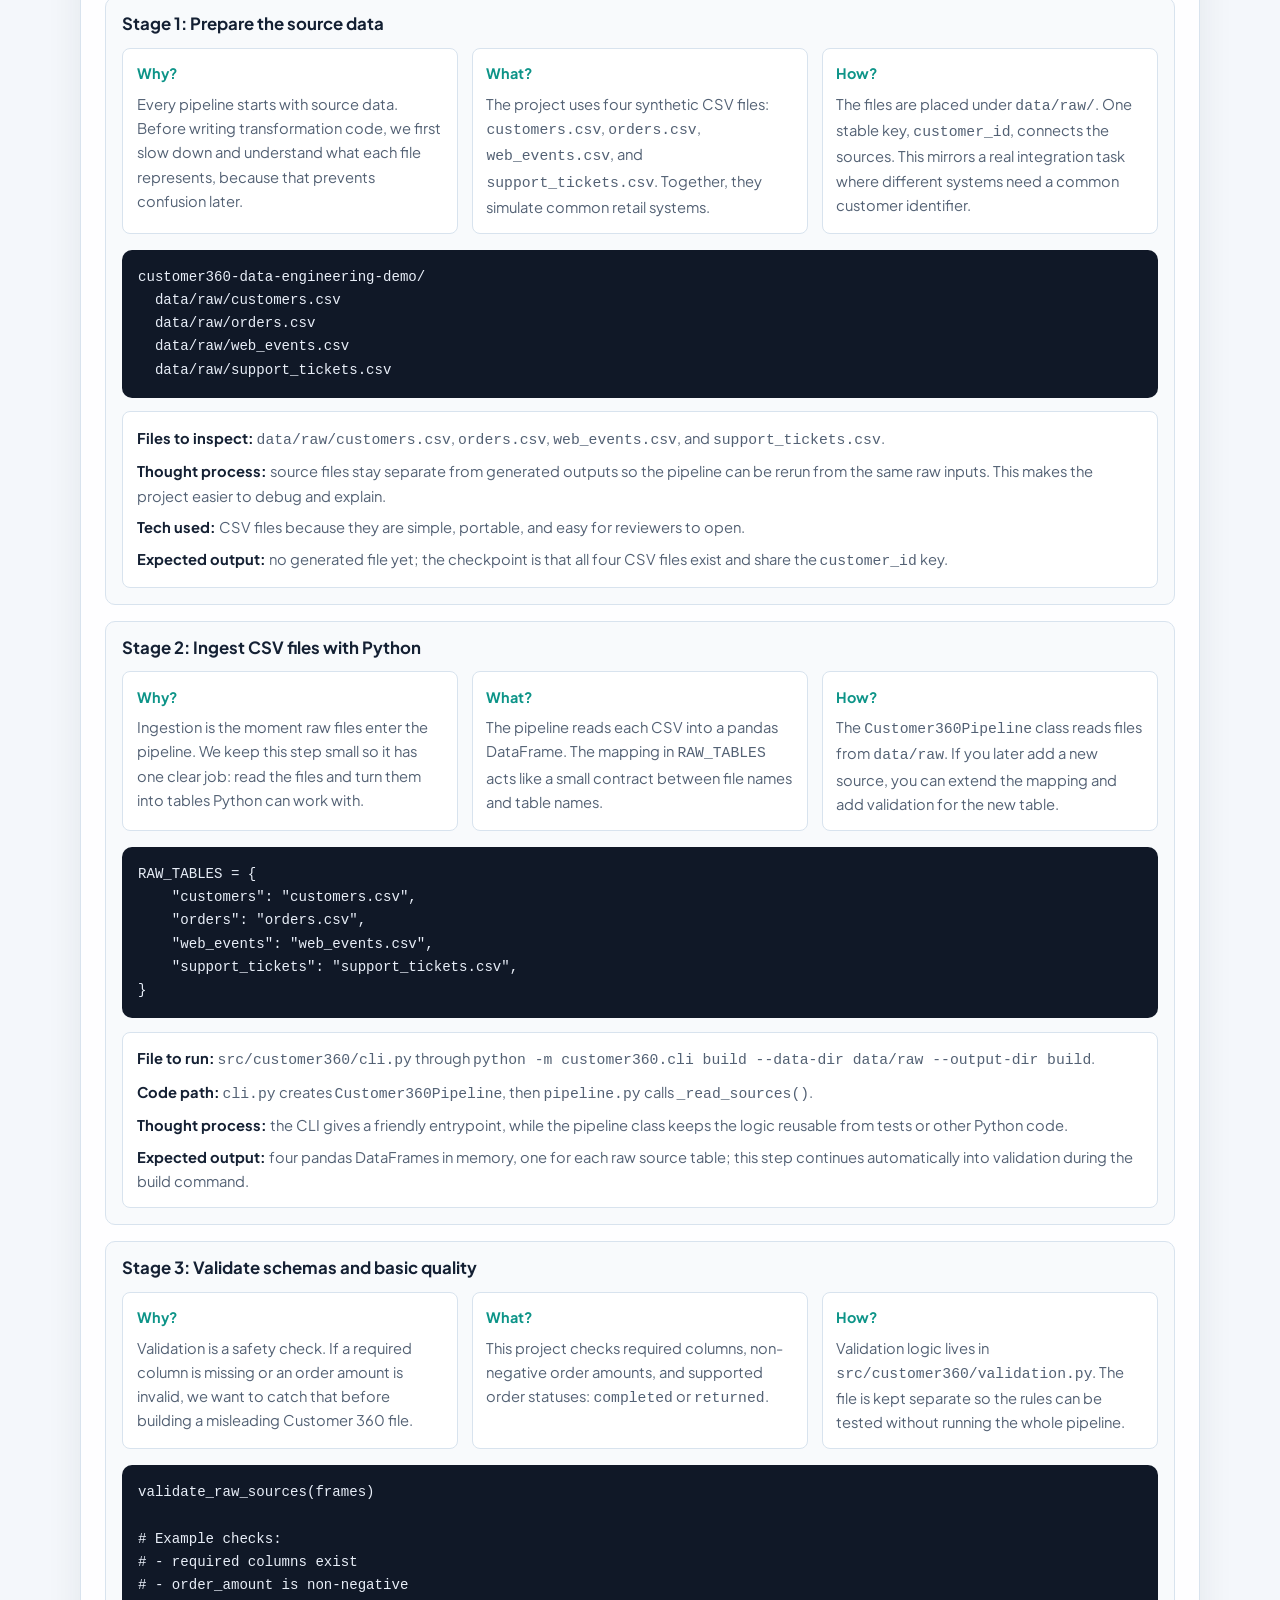
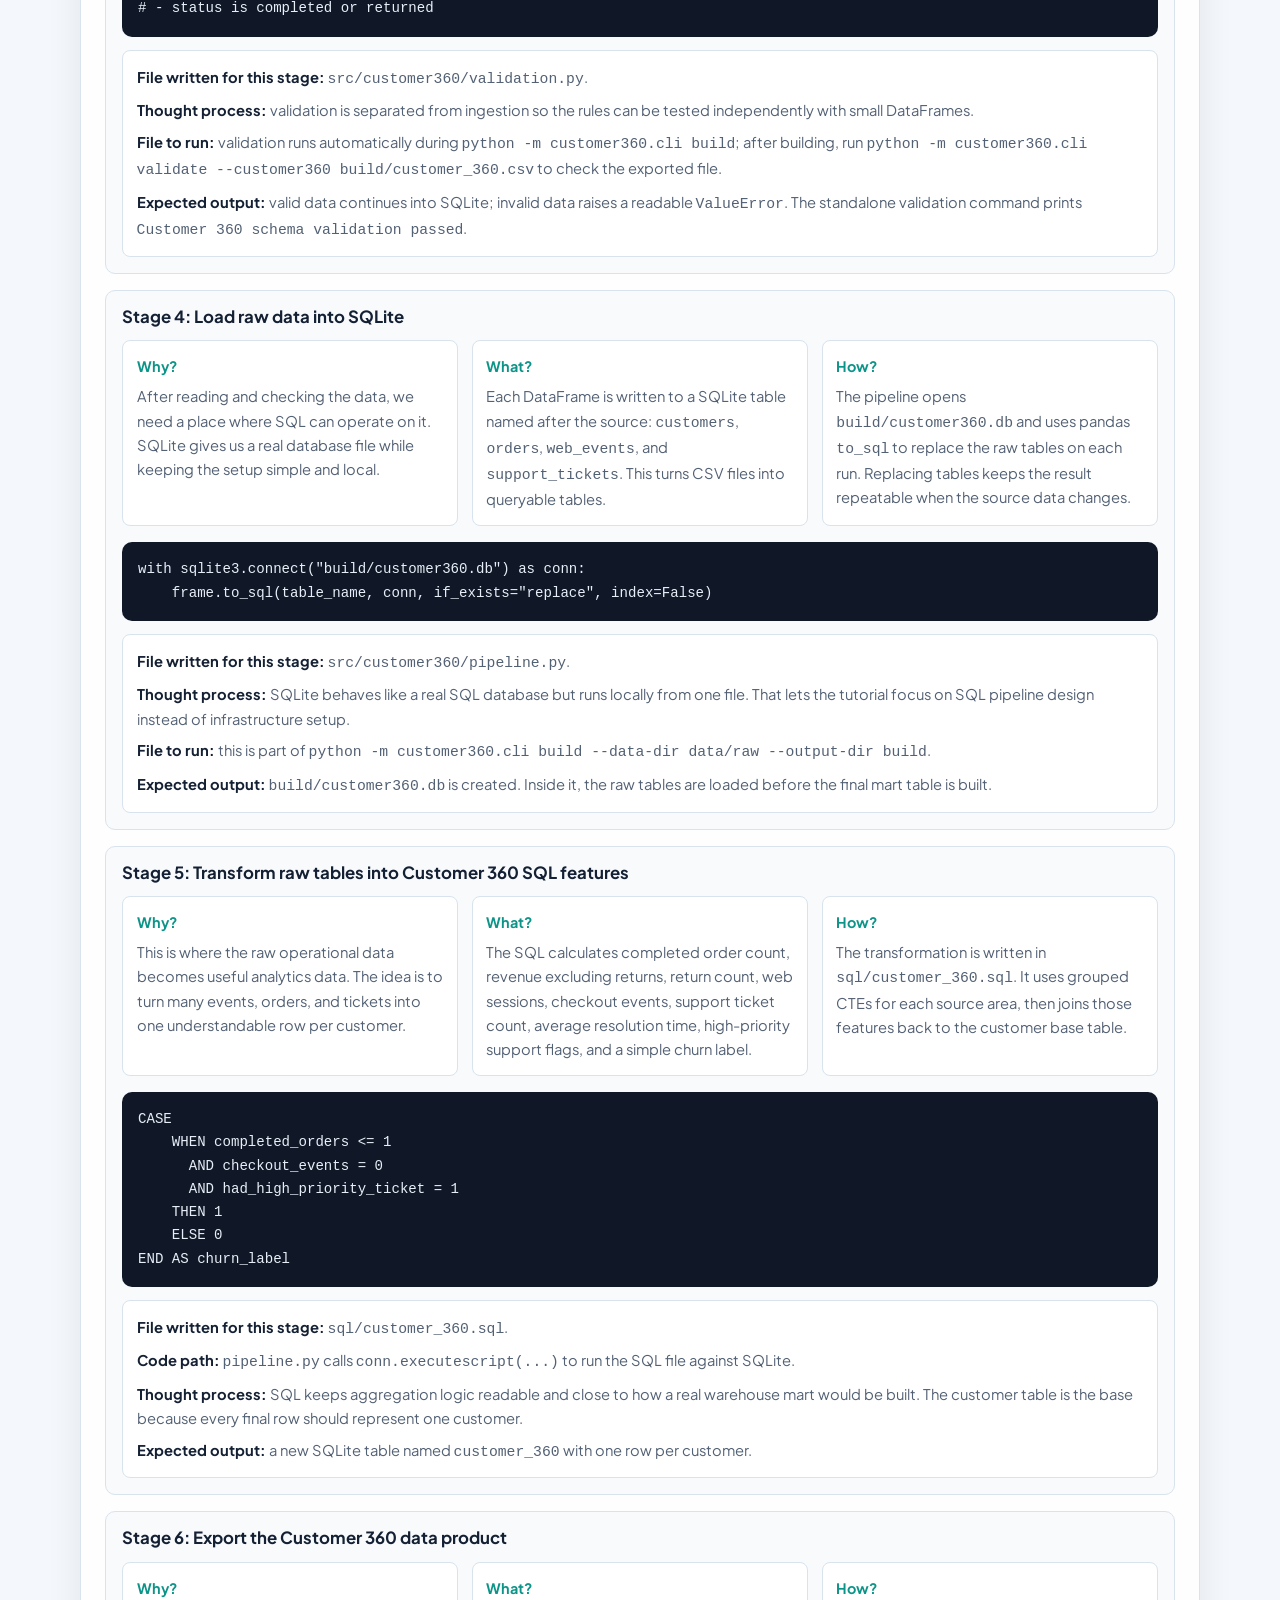
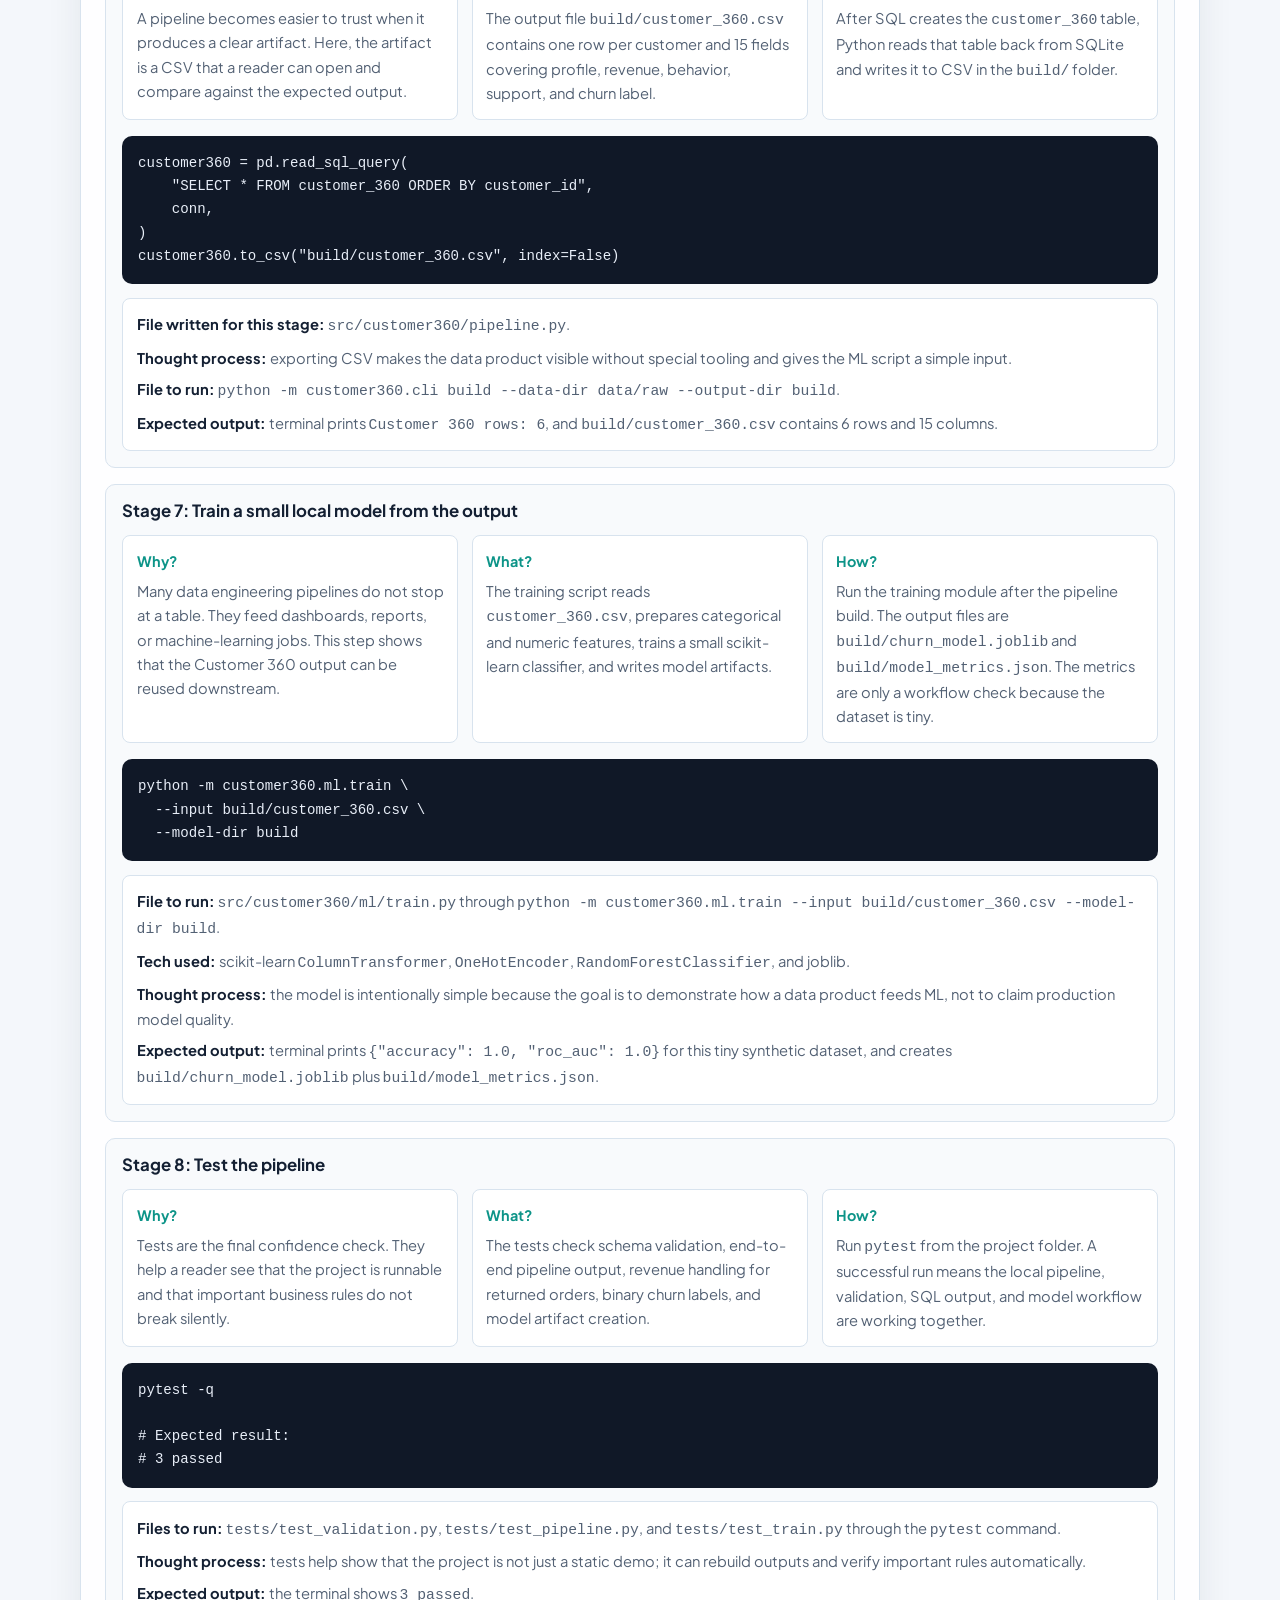
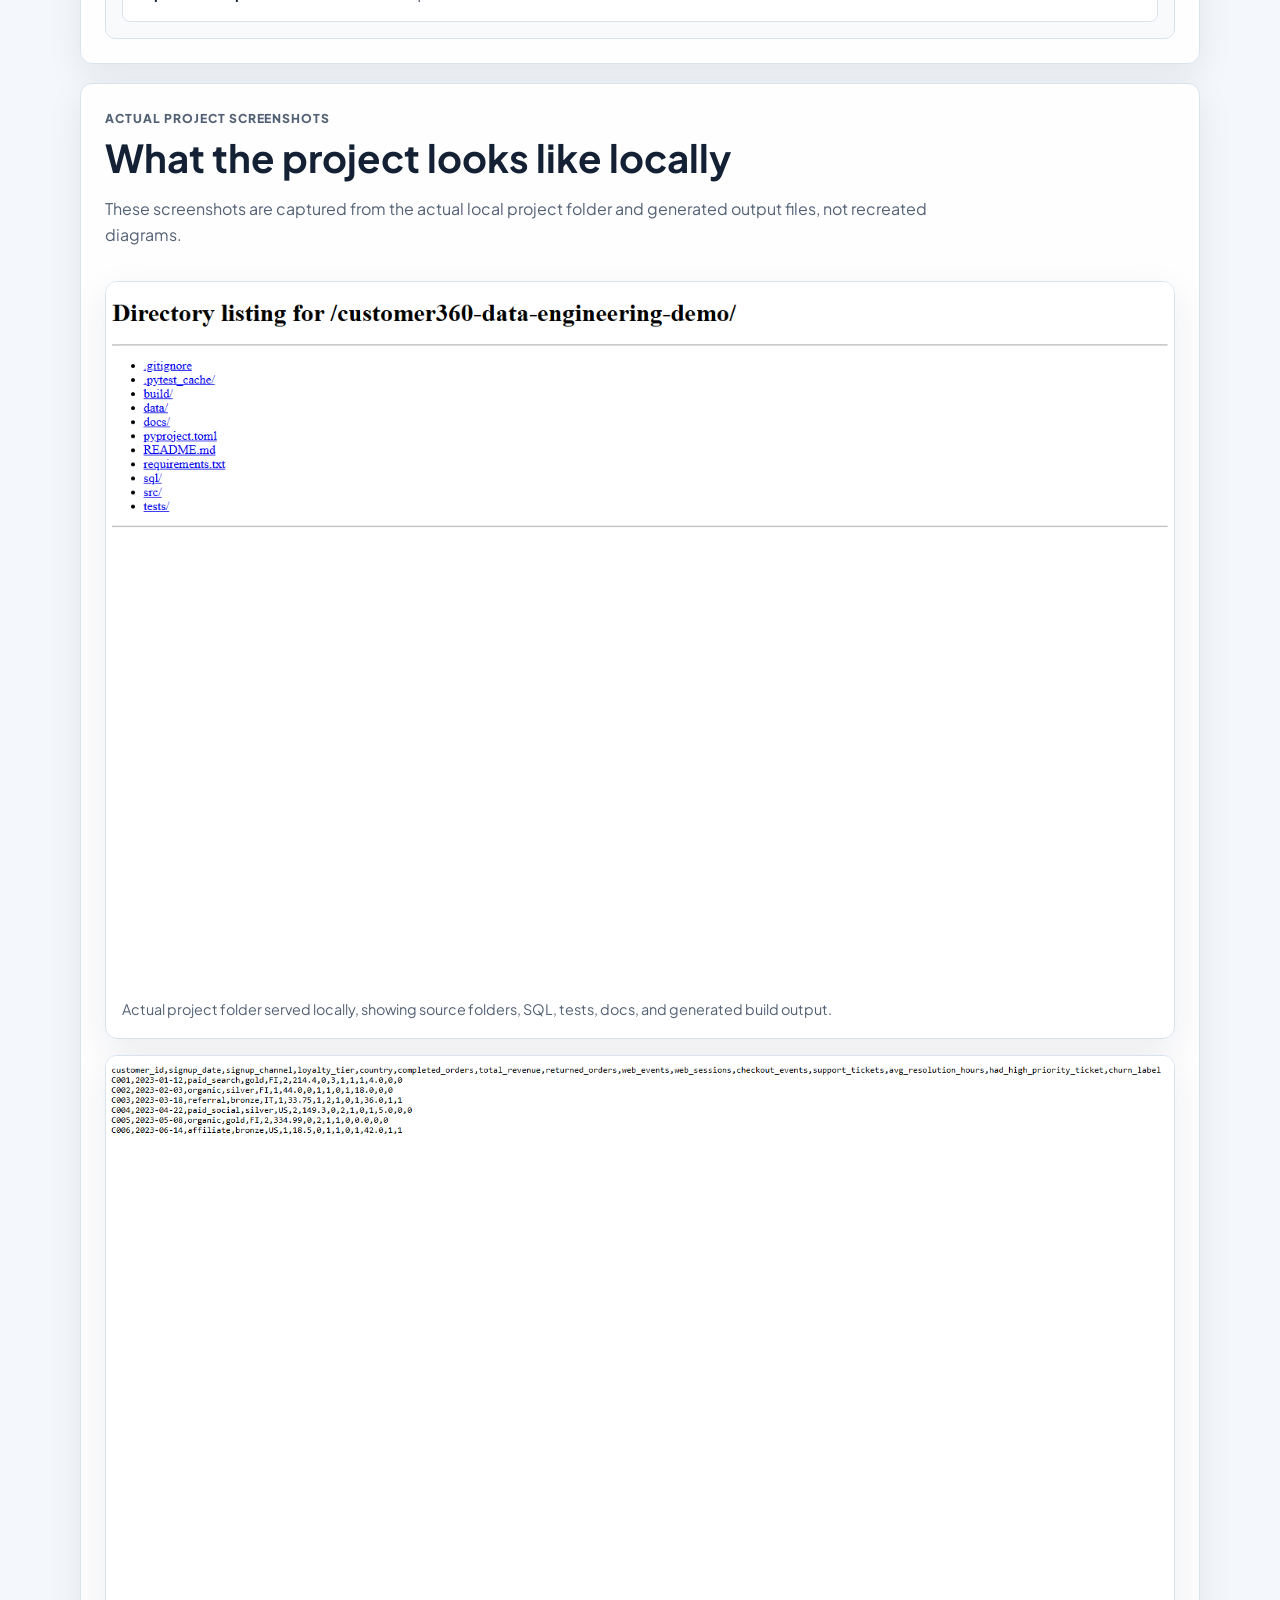
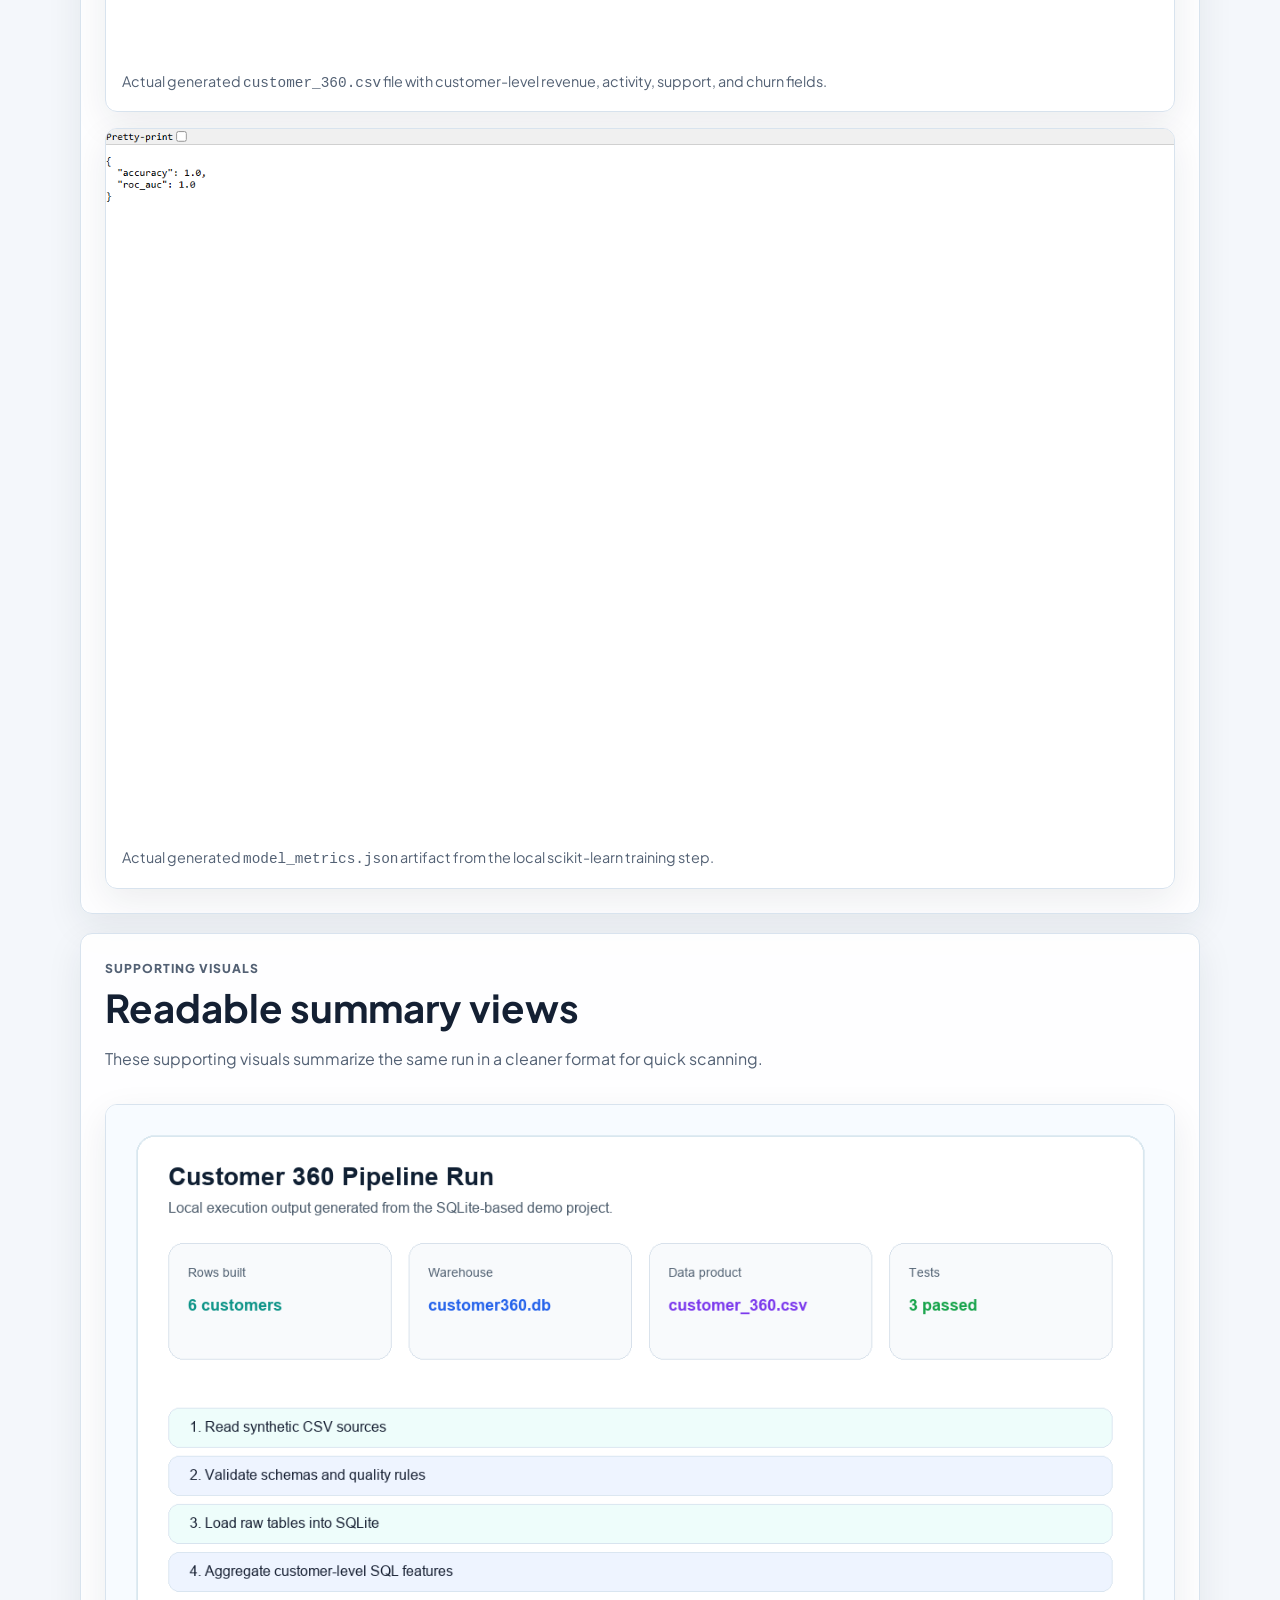
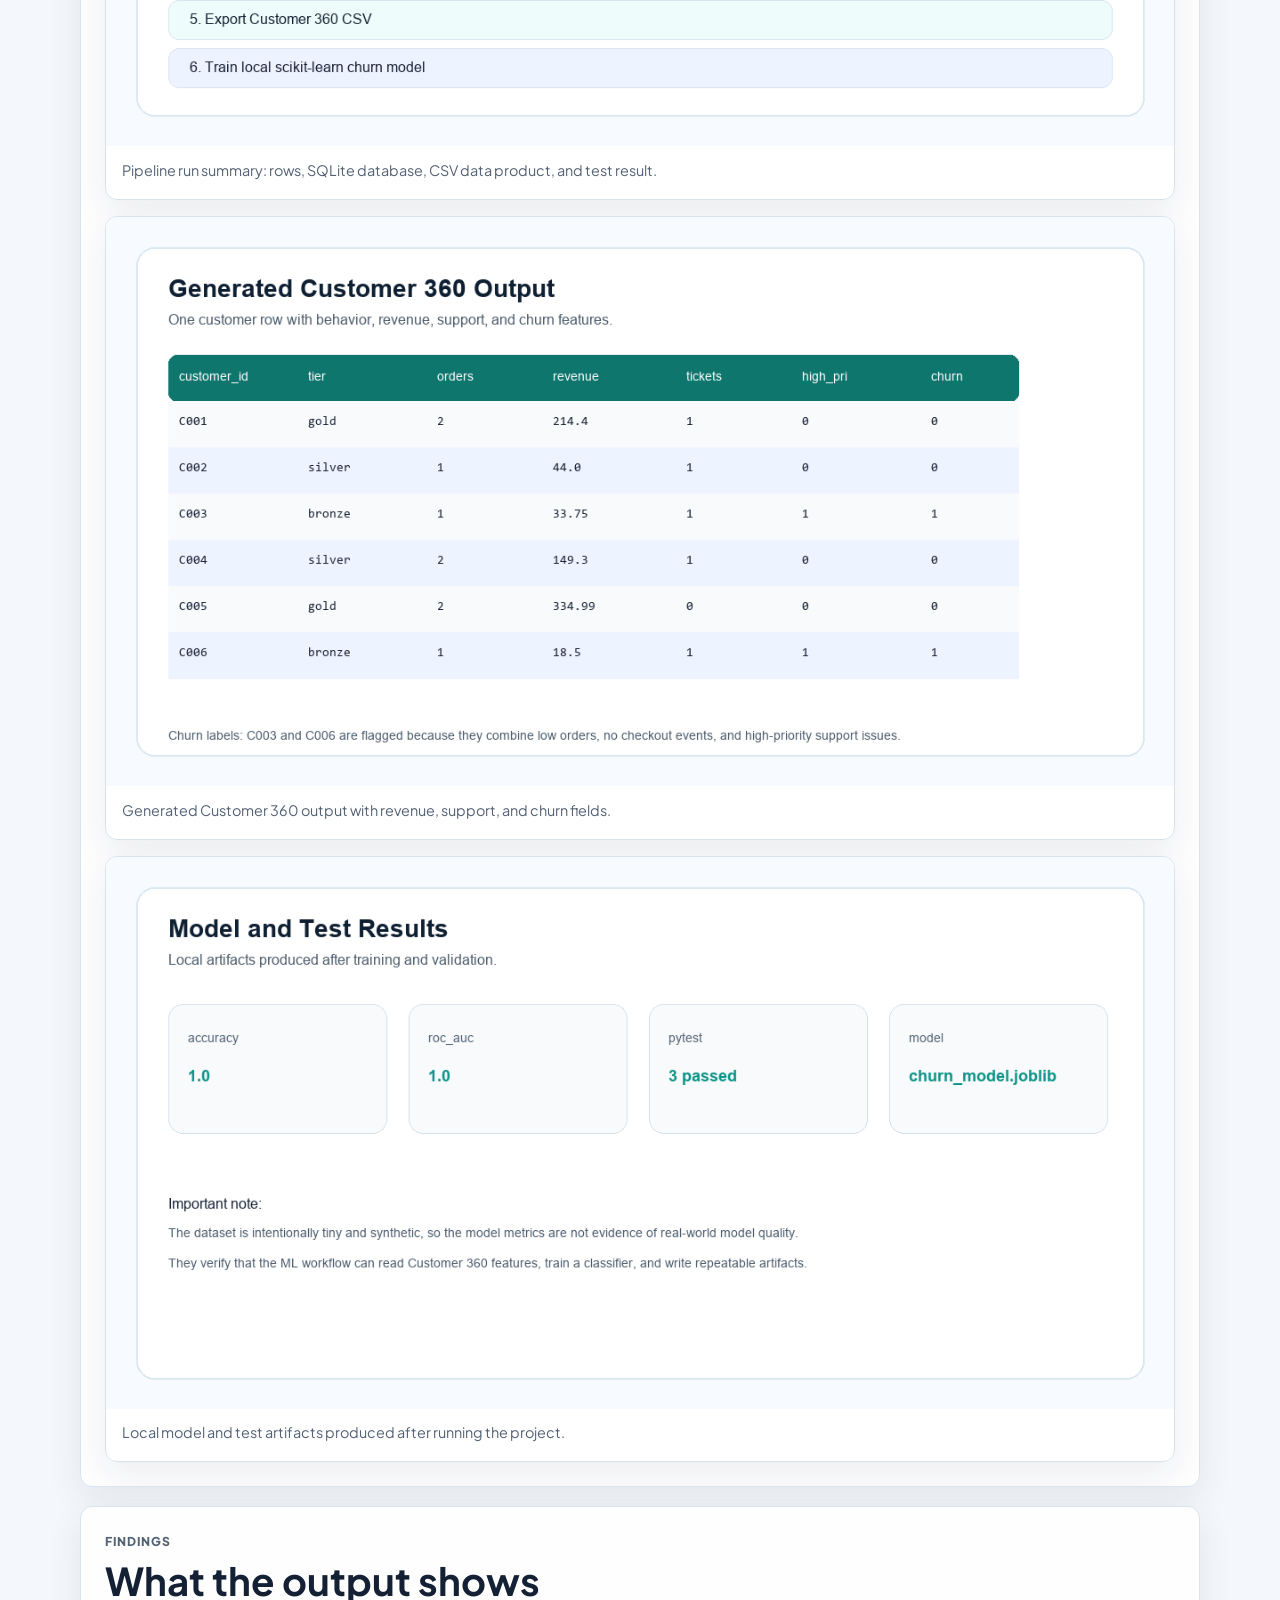
==== commit 859adf90: "Soften Customer 360 tutorial guidance" ====
--- a/projects/customer360/index.html
+++ b/projects/customer360/index.html
@@ -159,7 +159,7 @@
                 <p class="eyebrow">Tutorial</p>
                 <h2>Project stages</h2>
                 <p>
-                    Use the buttons for a quick overview, then read the full beginner-friendly implementation guide below. The full guide explains the reason for each stage, what happens in that stage, how to implement it, and what output to check before moving forward.
+                    Start with the buttons for a quick overview, then move into the guided implementation section below. The walkthrough is written as a learning path: each stage explains the idea first, then the files involved, the command to run, the output to expect, and why that step matters in the overall Customer 360 workflow.
                 </p>
             </div>
             <div class="stage-layout">
@@ -189,47 +189,47 @@
                 <p class="eyebrow">Beginner guide</p>
                 <h2>How to implement the project from beginning to end</h2>
                 <p>
-                    This guide explains the whole project as if you are rebuilding it yourself. The project is intentionally small, but the same thinking applies to larger pipelines: understand the problem, define source data, validate inputs, transform with SQL, export a data product, train a downstream model, and test the workflow.
-                </p>
-            </div>
-
-            <article class="guide-step">
-                <h3>Before coding: understand the codebase layout</h3>
+                    This guide walks through the project as if we are rebuilding it together. The project is intentionally small, so each idea can be seen clearly: first we understand the business need, then we prepare source data, validate inputs, load SQLite, transform with SQL, export a data product, train a small downstream model, and verify the workflow with tests.
+                </p>
+            </div>
+
+            <article class="guide-step">
+                <h3>Before coding: get comfortable with the codebase layout</h3>
                 <p class="guide-intro">
-                    A beginner should first know which file is responsible for which part of the work. This project separates data, SQL, Python pipeline code, model code, and tests so each responsibility is easy to find.
+                    Before running commands, it helps to gently map the folder structure in your head. Think of the project as a small workshop: raw data enters from one side, Python and SQL shape it in the middle, and tested output files come out the other side. The files are separated by responsibility so you can trace the workflow without jumping through unrelated code.
                 </p>
                 <div class="code-map">
                     <div>
                         <h4><code>data/raw/</code></h4>
-                        <p>Stores the four synthetic source CSV files. These are the inputs to the pipeline.</p>
+                        <p>Stores the four synthetic source CSV files. In a real retail company, these would come from systems such as CRM, ecommerce orders, web analytics, and support tools.</p>
                     </div>
                     <div>
                         <h4><code>src/customer360/cli.py</code></h4>
-                        <p>Command-line entrypoint. This is the file indirectly executed when running <code>python -m customer360.cli build</code>.</p>
+                        <p>Command-line entrypoint. It gives the reader one clear way to run the pipeline instead of asking them to call internal Python functions manually.</p>
                     </div>
                     <div>
                         <h4><code>src/customer360/pipeline.py</code></h4>
-                        <p>Main orchestration. It reads CSVs, calls validation, loads SQLite, runs SQL, and writes the final CSV.</p>
+                        <p>Main orchestration. It is the “conductor” that reads CSVs, calls validation, loads SQLite, runs SQL, and writes the final CSV.</p>
                     </div>
                     <div>
                         <h4><code>src/customer360/validation.py</code></h4>
-                        <p>Schema and data quality rules for raw sources and the exported Customer 360 file.</p>
+                        <p>Schema and data quality rules. This file protects the project from producing outputs when required columns or values are wrong.</p>
                     </div>
                     <div>
                         <h4><code>sql/customer_360.sql</code></h4>
-                        <p>SQL transformation layer. It aggregates raw tables into the final <code>customer_360</code> table.</p>
+                        <p>SQL transformation layer. This is where raw activity rows become one customer-level record.</p>
                     </div>
                     <div>
                         <h4><code>src/customer360/ml/train.py</code></h4>
-                        <p>Local machine-learning workflow. It trains a scikit-learn model and writes model artifacts.</p>
+                        <p>Local machine-learning workflow. It shows how the Customer 360 output can be reused by another downstream process.</p>
                     </div>
                     <div>
                         <h4><code>tests/</code></h4>
-                        <p>Automated checks for validation, pipeline output, revenue rules, churn labels, and model artifacts.</p>
+                        <p>Automated checks. These help a student confirm that each important rule still works after changes.</p>
                     </div>
                     <div>
                         <h4><code>build/</code></h4>
-                        <p>Generated outputs: SQLite database, Customer 360 CSV, metrics JSON, and trained model file.</p>
+                        <p>Generated outputs. This folder is the evidence that the project ran successfully.</p>
                     </div>
                 </div>
             </article>
@@ -237,7 +237,7 @@
             <article class="guide-step">
                 <h3>Tech stack by stage</h3>
                 <p class="guide-intro">
-                    Each technology is used for a specific reason. The project avoids unnecessary services and keeps the implementation local, visible, and easy to run.
+                    Each technology is chosen for a teaching reason. The project stays local so the reader can focus on the engineering thinking instead of account setup, credentials, or cloud configuration.
                 </p>
                 <div class="data-table-wrap">
                     <table>
@@ -245,14 +245,14 @@
                             <tr><th>Stage</th><th>Main files</th><th>Tech used</th><th>Reason</th><th>Output</th></tr>
                         </thead>
                         <tbody>
-                            <tr><td>CLI run</td><td><code>cli.py</code></td><td>Python argparse</td><td>Provides clear commands instead of manual script editing.</td><td>Build or validation command starts.</td></tr>
-                            <tr><td>Ingestion</td><td><code>pipeline.py</code>, <code>data/raw/*.csv</code></td><td>Python, pandas</td><td>Pandas reads CSV files and gives a simple tabular interface.</td><td>In-memory DataFrames.</td></tr>
-                            <tr><td>Validation</td><td><code>validation.py</code></td><td>Python sets, pandas checks</td><td>Fast checks catch broken inputs before SQL transformation.</td><td>Pipeline continues or raises a clear error.</td></tr>
-                            <tr><td>Warehouse load</td><td><code>pipeline.py</code></td><td>SQLite, pandas <code>to_sql</code></td><td>SQLite provides a real local SQL database without setup complexity.</td><td><code>build/customer360.db</code>.</td></tr>
-                            <tr><td>Transformation</td><td><code>sql/customer_360.sql</code></td><td>SQL CTEs, joins, aggregations</td><td>SQL is natural for warehouse-style customer aggregation.</td><td><code>customer_360</code> table.</td></tr>
-                            <tr><td>Export</td><td><code>pipeline.py</code></td><td>pandas, CSV</td><td>CSV is easy to inspect and reuse in the model step.</td><td><code>build/customer_360.csv</code>.</td></tr>
-                            <tr><td>Model training</td><td><code>ml/train.py</code></td><td>scikit-learn, joblib</td><td>Shows the data product can feed a downstream ML workflow.</td><td><code>churn_model.joblib</code>, <code>model_metrics.json</code>.</td></tr>
-                            <tr><td>Testing</td><td><code>tests/*.py</code></td><td>pytest</td><td>Confirms the pipeline remains reliable after code changes.</td><td><code>3 passed</code>.</td></tr>
+                            <tr><td>CLI run</td><td><code>cli.py</code></td><td>Python argparse</td><td>A command-line interface gives one repeatable way to run the work.</td><td>Build or validation command starts.</td></tr>
+                            <tr><td>Ingestion</td><td><code>pipeline.py</code>, <code>data/raw/*.csv</code></td><td>Python, pandas</td><td>Pandas is useful here because CSV data naturally becomes tables.</td><td>In-memory DataFrames.</td></tr>
+                            <tr><td>Validation</td><td><code>validation.py</code></td><td>Python sets, pandas checks</td><td>Simple rules catch common data issues before they affect the output.</td><td>Pipeline continues or raises a clear error.</td></tr>
+                            <tr><td>Warehouse load</td><td><code>pipeline.py</code></td><td>SQLite, pandas <code>to_sql</code></td><td>SQLite lets us practice SQL warehouse thinking without external setup.</td><td><code>build/customer360.db</code>.</td></tr>
+                            <tr><td>Transformation</td><td><code>sql/customer_360.sql</code></td><td>SQL CTEs, joins, aggregations</td><td>SQL makes customer-level aggregation easier to read and explain.</td><td><code>customer_360</code> table.</td></tr>
+                            <tr><td>Export</td><td><code>pipeline.py</code></td><td>pandas, CSV</td><td>A CSV output lets anyone inspect the final data product quickly.</td><td><code>build/customer_360.csv</code>.</td></tr>
+                            <tr><td>Model training</td><td><code>ml/train.py</code></td><td>scikit-learn, joblib</td><td>This demonstrates how a data product can support a downstream ML workflow.</td><td><code>churn_model.joblib</code>, <code>model_metrics.json</code>.</td></tr>
+                            <tr><td>Testing</td><td><code>tests/*.py</code></td><td>pytest</td><td>Tests give the reader confidence that the pipeline still behaves as expected.</td><td><code>3 passed</code>.</td></tr>
                         </tbody>
                     </table>
                 </div>
@@ -261,7 +261,7 @@
             <article class="guide-step">
                 <h3>Execution checklist: what to run and what to expect</h3>
                 <p class="guide-intro">
-                    Use this table as a progress checklist. If a command does not produce the expected output, stop at that stage and fix the issue before moving to the next one.
+                    You can use this table as a progress checklist while learning. After each command, compare your result with the expected output. If something does not match, that is useful feedback: stay at that stage, inspect the file mentioned, and fix the issue before continuing.
                 </p>
                 <div class="data-table-wrap">
                     <table>
@@ -309,15 +309,15 @@
                 <div class="why-what-how">
                     <div>
                         <h4>Why?</h4>
-                        <p>A Customer 360 table gives analysts and downstream systems one trusted row per customer. Without it, customer information stays scattered across orders, web activity, and support systems.</p>
-                    </div>
-                    <div>
-                        <h4>What?</h4>
-                        <p>The project creates a customer-level dataset that answers: who spends the most, who has support issues, who is active on the website, and who may be at churn risk.</p>
-                    </div>
-                    <div>
-                        <h4>How?</h4>
-                        <p>Start with a small problem statement, then list the source files and the final fields you want in the output. In this project, the final output is <code>build/customer_360.csv</code>.</p>
+                        <p>We start with the business question because code is only useful when it answers a real need. A Customer 360 table gives analysts one trusted row per customer instead of making them manually combine orders, web activity, and support history.</p>
+                    </div>
+                    <div>
+                        <h4>What?</h4>
+                        <p>The project creates a customer-level dataset that answers practical questions: who spends the most, who has support issues, who is active on the website, and who may be at churn risk.</p>
+                    </div>
+                    <div>
+                        <h4>How?</h4>
+                        <p>The design begins with a small problem statement, then works backward to the source data needed for that output. In this project, the final output is <code>build/customer_360.csv</code>.</p>
                     </div>
                 </div>
             </article>
@@ -327,15 +327,15 @@
                 <div class="why-what-how">
                     <div>
                         <h4>Why?</h4>
-                        <p>Every pipeline starts with source data. A novice mistake is writing code before understanding what each column means. Good data engineering starts with knowing the input shape.</p>
-                    </div>
-                    <div>
-                        <h4>What?</h4>
-                        <p>The project uses four synthetic CSV files: <code>customers.csv</code>, <code>orders.csv</code>, <code>web_events.csv</code>, and <code>support_tickets.csv</code>. The data was created by ChatGPT for this portfolio project.</p>
-                    </div>
-                    <div>
-                        <h4>How?</h4>
-                        <p>Place the files under <code>data/raw/</code>. Keep one file per source concept, use a stable key such as <code>customer_id</code>, and document the columns before writing transformations.</p>
+                        <p>Every pipeline starts with source data. Before writing transformation code, we first slow down and understand what each file represents, because that prevents confusion later.</p>
+                    </div>
+                    <div>
+                        <h4>What?</h4>
+                        <p>The project uses four synthetic CSV files: <code>customers.csv</code>, <code>orders.csv</code>, <code>web_events.csv</code>, and <code>support_tickets.csv</code>. Together, they simulate common retail systems.</p>
+                    </div>
+                    <div>
+                        <h4>How?</h4>
+                        <p>The files are placed under <code>data/raw/</code>. One stable key, <code>customer_id</code>, connects the sources. This mirrors a real integration task where different systems need a common customer identifier.</p>
                     </div>
                 </div>
                 <pre><code>customer360-data-engineering-demo/
@@ -345,7 +345,7 @@
   data/raw/support_tickets.csv</code></pre>
                 <div class="stage-details">
                     <p><strong>Files to inspect:</strong> <code>data/raw/customers.csv</code>, <code>orders.csv</code>, <code>web_events.csv</code>, and <code>support_tickets.csv</code>.</p>
-                    <p><strong>Implementation reason:</strong> source files stay separate from generated outputs so the pipeline can be rerun from the same raw inputs.</p>
+                    <p><strong>Thought process:</strong> source files stay separate from generated outputs so the pipeline can be rerun from the same raw inputs. This makes the project easier to debug and explain.</p>
                     <p><strong>Tech used:</strong> CSV files because they are simple, portable, and easy for reviewers to open.</p>
                     <p><strong>Expected output:</strong> no generated file yet; the checkpoint is that all four CSV files exist and share the <code>customer_id</code> key.</p>
                 </div>
@@ -356,15 +356,15 @@
                 <div class="why-what-how">
                     <div>
                         <h4>Why?</h4>
-                        <p>Ingestion is the step where raw files enter the pipeline. Keeping ingestion separate from validation and transformation makes the code easier to test and maintain.</p>
-                    </div>
-                    <div>
-                        <h4>What?</h4>
-                        <p>The pipeline reads each CSV into a pandas DataFrame. The file-to-table mapping is defined once so the same names are reused consistently.</p>
-                    </div>
-                    <div>
-                        <h4>How?</h4>
-                        <p>The <code>Customer360Pipeline</code> class reads files from <code>data/raw</code>. If you add a new source file later, you update the source mapping and validation rules.</p>
+                        <p>Ingestion is the moment raw files enter the pipeline. We keep this step small so it has one clear job: read the files and turn them into tables Python can work with.</p>
+                    </div>
+                    <div>
+                        <h4>What?</h4>
+                        <p>The pipeline reads each CSV into a pandas DataFrame. The mapping in <code>RAW_TABLES</code> acts like a small contract between file names and table names.</p>
+                    </div>
+                    <div>
+                        <h4>How?</h4>
+                        <p>The <code>Customer360Pipeline</code> class reads files from <code>data/raw</code>. If you later add a new source, you can extend the mapping and add validation for the new table.</p>
                     </div>
                 </div>
                 <pre><code>RAW_TABLES = {
@@ -376,7 +376,7 @@
                 <div class="stage-details">
                     <p><strong>File to run:</strong> <code>src/customer360/cli.py</code> through <code>python -m customer360.cli build --data-dir data/raw --output-dir build</code>.</p>
                     <p><strong>Code path:</strong> <code>cli.py</code> creates <code>Customer360Pipeline</code>, then <code>pipeline.py</code> calls <code>_read_sources()</code>.</p>
-                    <p><strong>Reasoning:</strong> the CLI hides implementation details from the user while keeping the pipeline reusable from tests or other Python code.</p>
+                    <p><strong>Thought process:</strong> the CLI gives a friendly entrypoint, while the pipeline class keeps the logic reusable from tests or other Python code.</p>
                     <p><strong>Expected output:</strong> four pandas DataFrames in memory, one for each raw source table; this step continues automatically into validation during the build command.</p>
                 </div>
             </article>
@@ -386,15 +386,15 @@
                 <div class="why-what-how">
                     <div>
                         <h4>Why?</h4>
-                        <p>Validation prevents broken or unexpected data from silently producing wrong analytics. If a required column is missing, the pipeline should fail early.</p>
-                    </div>
-                    <div>
-                        <h4>What?</h4>
-                        <p>This project checks that each source table has required columns, order amounts are not negative, and order status values are limited to <code>completed</code> or <code>returned</code>.</p>
-                    </div>
-                    <div>
-                        <h4>How?</h4>
-                        <p>Validation logic lives in <code>src/customer360/validation.py</code>. It raises clear errors when data does not match the expected schema.</p>
+                        <p>Validation is a safety check. If a required column is missing or an order amount is invalid, we want to catch that before building a misleading Customer 360 file.</p>
+                    </div>
+                    <div>
+                        <h4>What?</h4>
+                        <p>This project checks required columns, non-negative order amounts, and supported order statuses: <code>completed</code> or <code>returned</code>.</p>
+                    </div>
+                    <div>
+                        <h4>How?</h4>
+                        <p>Validation logic lives in <code>src/customer360/validation.py</code>. The file is kept separate so the rules can be tested without running the whole pipeline.</p>
                     </div>
                 </div>
                 <pre><code>validate_raw_sources(frames)
@@ -405,7 +405,7 @@
 # - status is completed or returned</code></pre>
                 <div class="stage-details">
                     <p><strong>File written for this stage:</strong> <code>src/customer360/validation.py</code>.</p>
-                    <p><strong>Design reason:</strong> validation is separated from ingestion so the rules can be tested independently with small DataFrames.</p>
+                    <p><strong>Thought process:</strong> validation is separated from ingestion so the rules can be tested independently with small DataFrames.</p>
                     <p><strong>File to run:</strong> validation runs automatically during <code>python -m customer360.cli build</code>; after building, run <code>python -m customer360.cli validate --customer360 build/customer_360.csv</code> to check the exported file.</p>
                     <p><strong>Expected output:</strong> valid data continues into SQLite; invalid data raises a readable <code>ValueError</code>. The standalone validation command prints <code>Customer 360 schema validation passed</code>.</p>
                 </div>
@@ -416,22 +416,22 @@
                 <div class="why-what-how">
                     <div>
                         <h4>Why?</h4>
-                        <p>SQLite gives the project a real SQL layer without requiring a remote warehouse. It lets a reviewer inspect tables and transformations locally.</p>
-                    </div>
-                    <div>
-                        <h4>What?</h4>
-                        <p>Each DataFrame is written to a SQLite table named after the source: <code>customers</code>, <code>orders</code>, <code>web_events</code>, and <code>support_tickets</code>.</p>
-                    </div>
-                    <div>
-                        <h4>How?</h4>
-                        <p>The pipeline opens <code>build/customer360.db</code> and uses pandas <code>to_sql</code> to replace the raw tables on each run. This keeps local runs repeatable.</p>
+                        <p>After reading and checking the data, we need a place where SQL can operate on it. SQLite gives us a real database file while keeping the setup simple and local.</p>
+                    </div>
+                    <div>
+                        <h4>What?</h4>
+                        <p>Each DataFrame is written to a SQLite table named after the source: <code>customers</code>, <code>orders</code>, <code>web_events</code>, and <code>support_tickets</code>. This turns CSV files into queryable tables.</p>
+                    </div>
+                    <div>
+                        <h4>How?</h4>
+                        <p>The pipeline opens <code>build/customer360.db</code> and uses pandas <code>to_sql</code> to replace the raw tables on each run. Replacing tables keeps the result repeatable when the source data changes.</p>
                     </div>
                 </div>
                 <pre><code>with sqlite3.connect("build/customer360.db") as conn:
     frame.to_sql(table_name, conn, if_exists="replace", index=False)</code></pre>
                 <div class="stage-details">
                     <p><strong>File written for this stage:</strong> <code>src/customer360/pipeline.py</code>.</p>
-                    <p><strong>Why SQLite:</strong> it behaves like a real SQL database but runs locally from one file, which is ideal for a portfolio demo.</p>
+                    <p><strong>Thought process:</strong> SQLite behaves like a real SQL database but runs locally from one file. That lets the tutorial focus on SQL pipeline design instead of infrastructure setup.</p>
                     <p><strong>File to run:</strong> this is part of <code>python -m customer360.cli build --data-dir data/raw --output-dir build</code>.</p>
                     <p><strong>Expected output:</strong> <code>build/customer360.db</code> is created. Inside it, the raw tables are loaded before the final mart table is built.</p>
                 </div>
@@ -442,15 +442,15 @@
                 <div class="why-what-how">
                     <div>
                         <h4>Why?</h4>
-                        <p>The main value of the project is the transformation from many activity rows into one useful customer row. This is the heart of Customer 360 data modeling.</p>
-                    </div>
-                    <div>
-                        <h4>What?</h4>
-                        <p>The SQL calculates completed order count, revenue excluding returned orders, return count, web sessions, checkout events, support ticket count, average resolution time, high-priority support flags, and a simple churn label.</p>
-                    </div>
-                    <div>
-                        <h4>How?</h4>
-                        <p>The transformation is written in <code>sql/customer_360.sql</code>. It uses common SQL patterns: grouped feature CTEs, <code>LEFT JOIN</code>, <code>COALESCE</code>, <code>CASE</code>, and aggregation.</p>
+                        <p>This is where the raw operational data becomes useful analytics data. The idea is to turn many events, orders, and tickets into one understandable row per customer.</p>
+                    </div>
+                    <div>
+                        <h4>What?</h4>
+                        <p>The SQL calculates completed order count, revenue excluding returns, return count, web sessions, checkout events, support ticket count, average resolution time, high-priority support flags, and a simple churn label.</p>
+                    </div>
+                    <div>
+                        <h4>How?</h4>
+                        <p>The transformation is written in <code>sql/customer_360.sql</code>. It uses grouped CTEs for each source area, then joins those features back to the customer base table.</p>
                     </div>
                 </div>
                 <pre><code>CASE
@@ -463,7 +463,7 @@
                 <div class="stage-details">
                     <p><strong>File written for this stage:</strong> <code>sql/customer_360.sql</code>.</p>
                     <p><strong>Code path:</strong> <code>pipeline.py</code> calls <code>conn.executescript(...)</code> to run the SQL file against SQLite.</p>
-                    <p><strong>Reasoning:</strong> SQL keeps aggregation logic readable and close to how a real warehouse mart would be built.</p>
+                    <p><strong>Thought process:</strong> SQL keeps aggregation logic readable and close to how a real warehouse mart would be built. The customer table is the base because every final row should represent one customer.</p>
                     <p><strong>Expected output:</strong> a new SQLite table named <code>customer_360</code> with one row per customer.</p>
                 </div>
             </article>
@@ -473,7 +473,7 @@
                 <div class="why-what-how">
                     <div>
                         <h4>Why?</h4>
-                        <p>A pipeline should produce a clear artifact. Here, the artifact is a CSV that can be inspected, shared, or used by the model training step.</p>
+                        <p>A pipeline becomes easier to trust when it produces a clear artifact. Here, the artifact is a CSV that a reader can open and compare against the expected output.</p>
                     </div>
                     <div>
                         <h4>What?</h4>
@@ -481,7 +481,7 @@
                     </div>
                     <div>
                         <h4>How?</h4>
-                        <p>After the SQL creates the <code>customer_360</code> table, Python reads that table back from SQLite and writes it to CSV.</p>
+                        <p>After SQL creates the <code>customer_360</code> table, Python reads that table back from SQLite and writes it to CSV in the <code>build/</code> folder.</p>
                     </div>
                 </div>
                 <pre><code>customer360 = pd.read_sql_query(
@@ -491,7 +491,7 @@
 customer360.to_csv("build/customer_360.csv", index=False)</code></pre>
                 <div class="stage-details">
                     <p><strong>File written for this stage:</strong> <code>src/customer360/pipeline.py</code>.</p>
-                    <p><strong>Why export CSV:</strong> it makes the data product visible without special tooling and gives the ML script a simple input.</p>
+                    <p><strong>Thought process:</strong> exporting CSV makes the data product visible without special tooling and gives the ML script a simple input.</p>
                     <p><strong>File to run:</strong> <code>python -m customer360.cli build --data-dir data/raw --output-dir build</code>.</p>
                     <p><strong>Expected output:</strong> terminal prints <code>Customer 360 rows: 6</code>, and <code>build/customer_360.csv</code> contains 6 rows and 15 columns.</p>
                 </div>
@@ -502,7 +502,7 @@
                 <div class="why-what-how">
                     <div>
                         <h4>Why?</h4>
-                        <p>Many data engineering pipelines feed analytics or machine learning. This step shows that the generated Customer 360 table can be consumed by a downstream ML workflow.</p>
+                        <p>Many data engineering pipelines do not stop at a table. They feed dashboards, reports, or machine-learning jobs. This step shows that the Customer 360 output can be reused downstream.</p>
                     </div>
                     <div>
                         <h4>What?</h4>
@@ -510,7 +510,7 @@
                     </div>
                     <div>
                         <h4>How?</h4>
-                        <p>Run the training module after the pipeline build. The output files are <code>build/churn_model.joblib</code> and <code>build/model_metrics.json</code>.</p>
+                        <p>Run the training module after the pipeline build. The output files are <code>build/churn_model.joblib</code> and <code>build/model_metrics.json</code>. The metrics are only a workflow check because the dataset is tiny.</p>
                     </div>
                 </div>
                 <pre><code>python -m customer360.ml.train \
@@ -519,7 +519,7 @@
                 <div class="stage-details">
                     <p><strong>File to run:</strong> <code>src/customer360/ml/train.py</code> through <code>python -m customer360.ml.train --input build/customer_360.csv --model-dir build</code>.</p>
                     <p><strong>Tech used:</strong> scikit-learn <code>ColumnTransformer</code>, <code>OneHotEncoder</code>, <code>RandomForestClassifier</code>, and joblib.</p>
-                    <p><strong>Reasoning:</strong> the model is intentionally simple because the goal is to demonstrate how a data product feeds ML, not to claim production model quality.</p>
+                    <p><strong>Thought process:</strong> the model is intentionally simple because the goal is to demonstrate how a data product feeds ML, not to claim production model quality.</p>
                     <p><strong>Expected output:</strong> terminal prints <code>{"accuracy": 1.0, "roc_auc": 1.0}</code> for this tiny synthetic dataset, and creates <code>build/churn_model.joblib</code> plus <code>build/model_metrics.json</code>.</p>
                 </div>
             </article>
@@ -529,7 +529,7 @@
                 <div class="why-what-how">
                     <div>
                         <h4>Why?</h4>
-                        <p>Tests prove that the pipeline is repeatable and that important rules do not break silently when code changes.</p>
+                        <p>Tests are the final confidence check. They help a reader see that the project is runnable and that important business rules do not break silently.</p>
                     </div>
                     <div>
                         <h4>What?</h4>
@@ -537,7 +537,7 @@
                     </div>
                     <div>
                         <h4>How?</h4>
-                        <p>Run <code>pytest</code> from the project folder. A successful run means the local pipeline, validation, and model workflow are working together.</p>
+                        <p>Run <code>pytest</code> from the project folder. A successful run means the local pipeline, validation, SQL output, and model workflow are working together.</p>
                     </div>
                 </div>
                 <pre><code>pytest -q
@@ -546,8 +546,8 @@
 # 3 passed</code></pre>
                 <div class="stage-details">
                     <p><strong>Files to run:</strong> <code>tests/test_validation.py</code>, <code>tests/test_pipeline.py</code>, and <code>tests/test_train.py</code> through the <code>pytest</code> command.</p>
-                    <p><strong>Design reason:</strong> tests prove the project is not just a static demo; it can rebuild outputs and verify important rules automatically.</p>
-                    <p><strong>Expected result:</strong> the terminal shows <code>3 passed</code>.</p>
+                    <p><strong>Thought process:</strong> tests help show that the project is not just a static demo; it can rebuild outputs and verify important rules automatically.</p>
+                    <p><strong>Expected output:</strong> the terminal shows <code>3 passed</code>.</p>
                 </div>
             </article>
         </section>
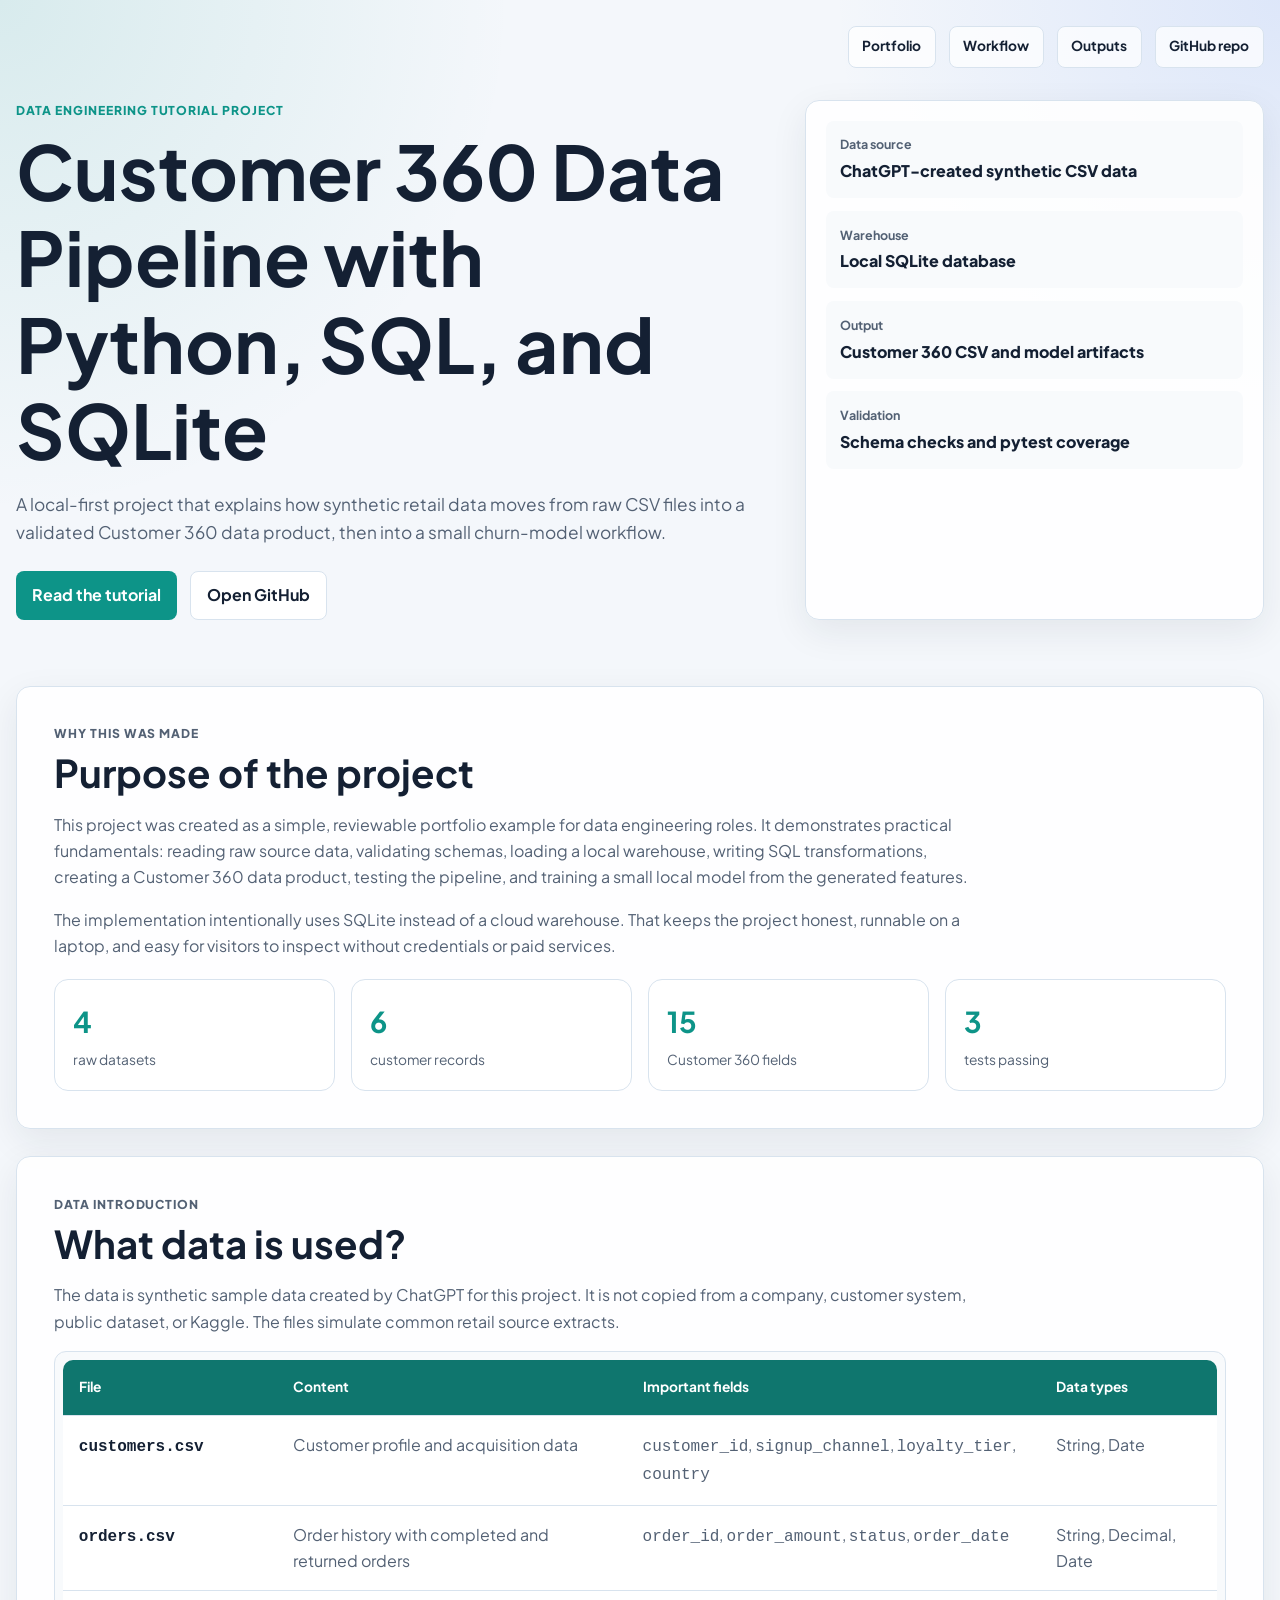
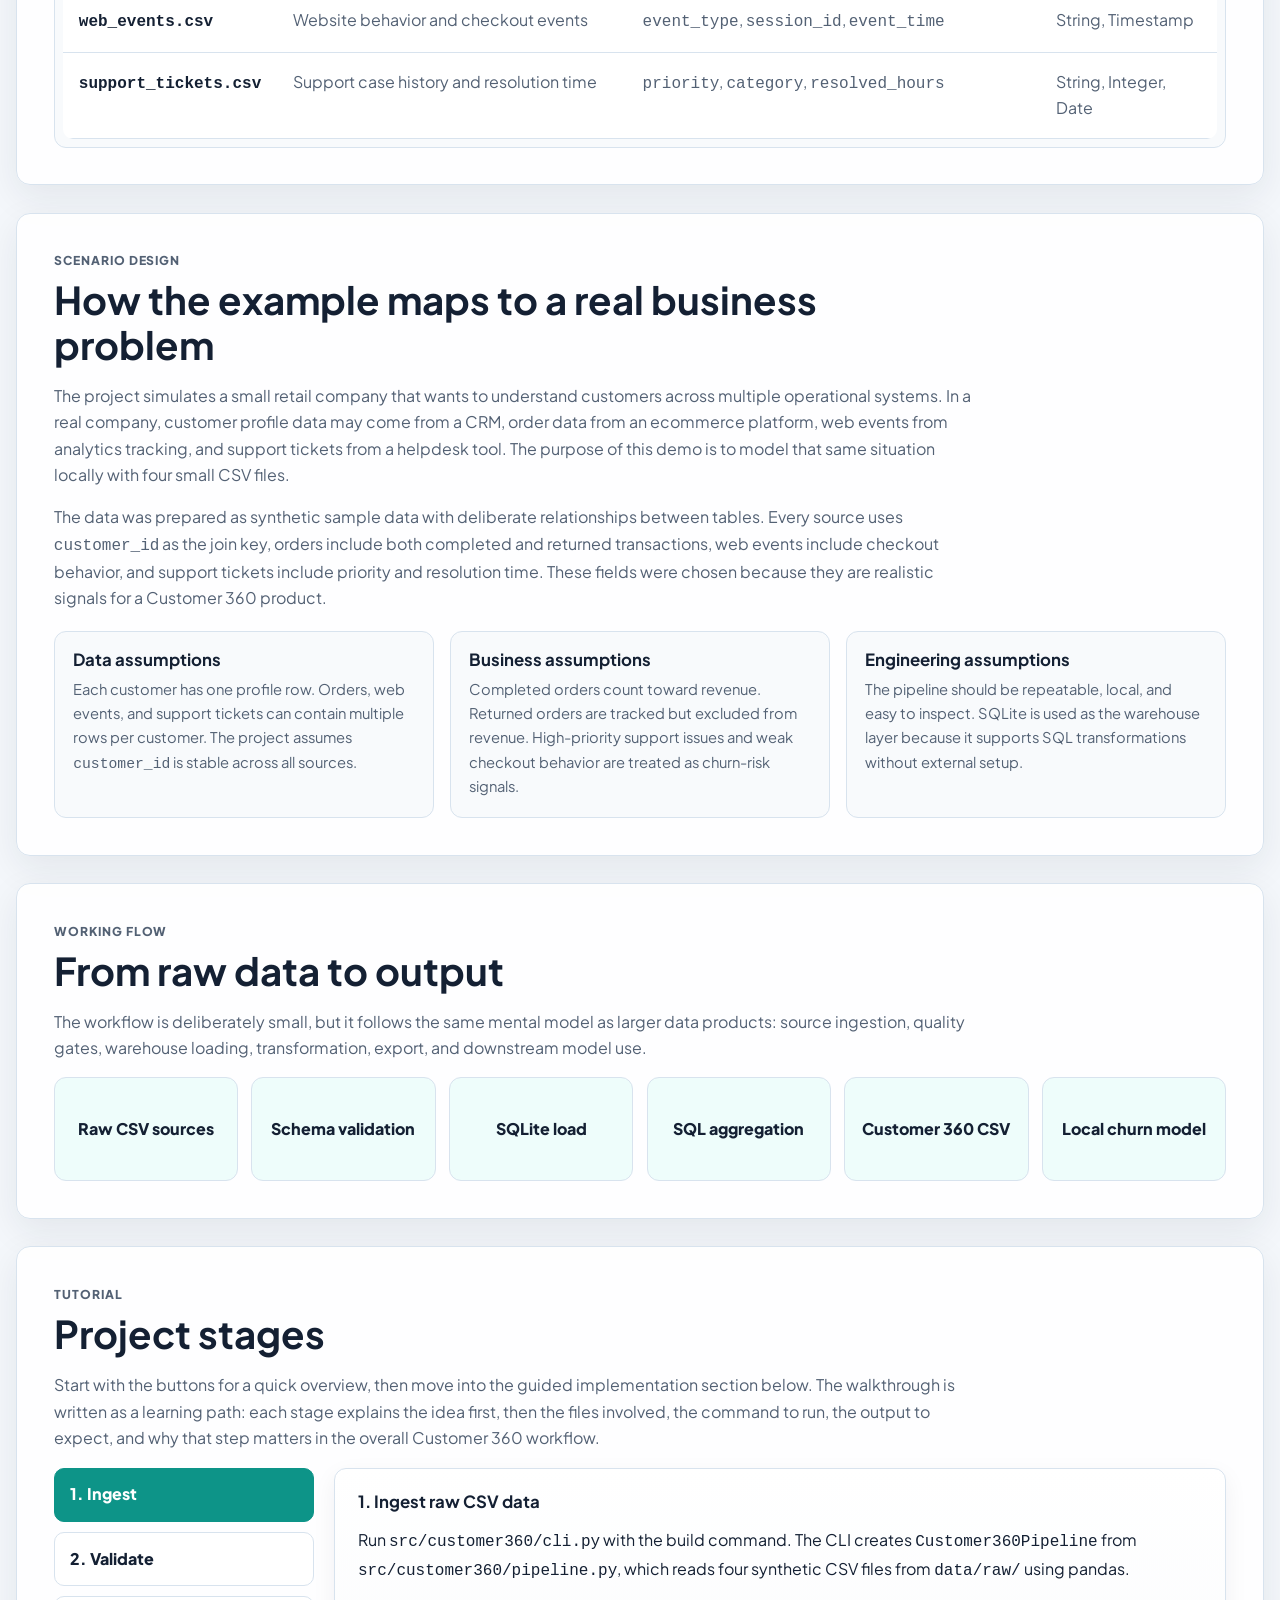
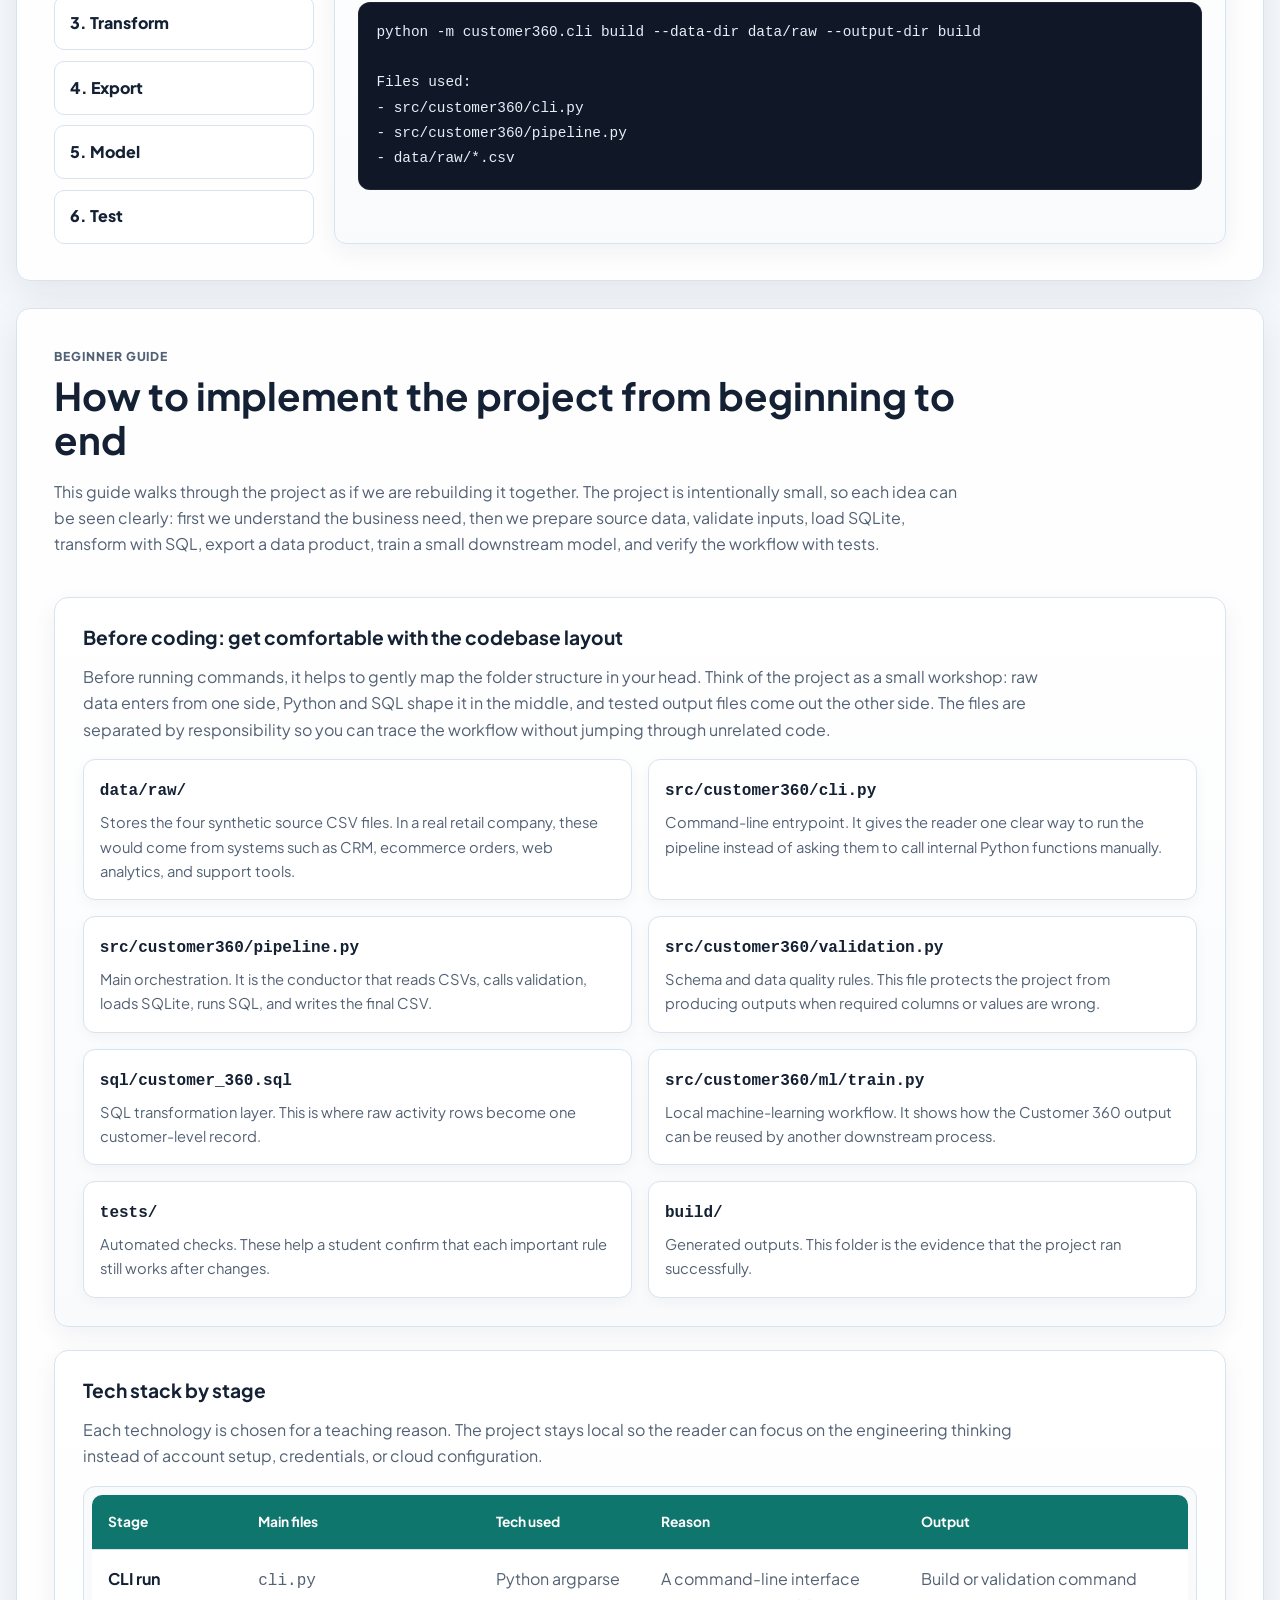
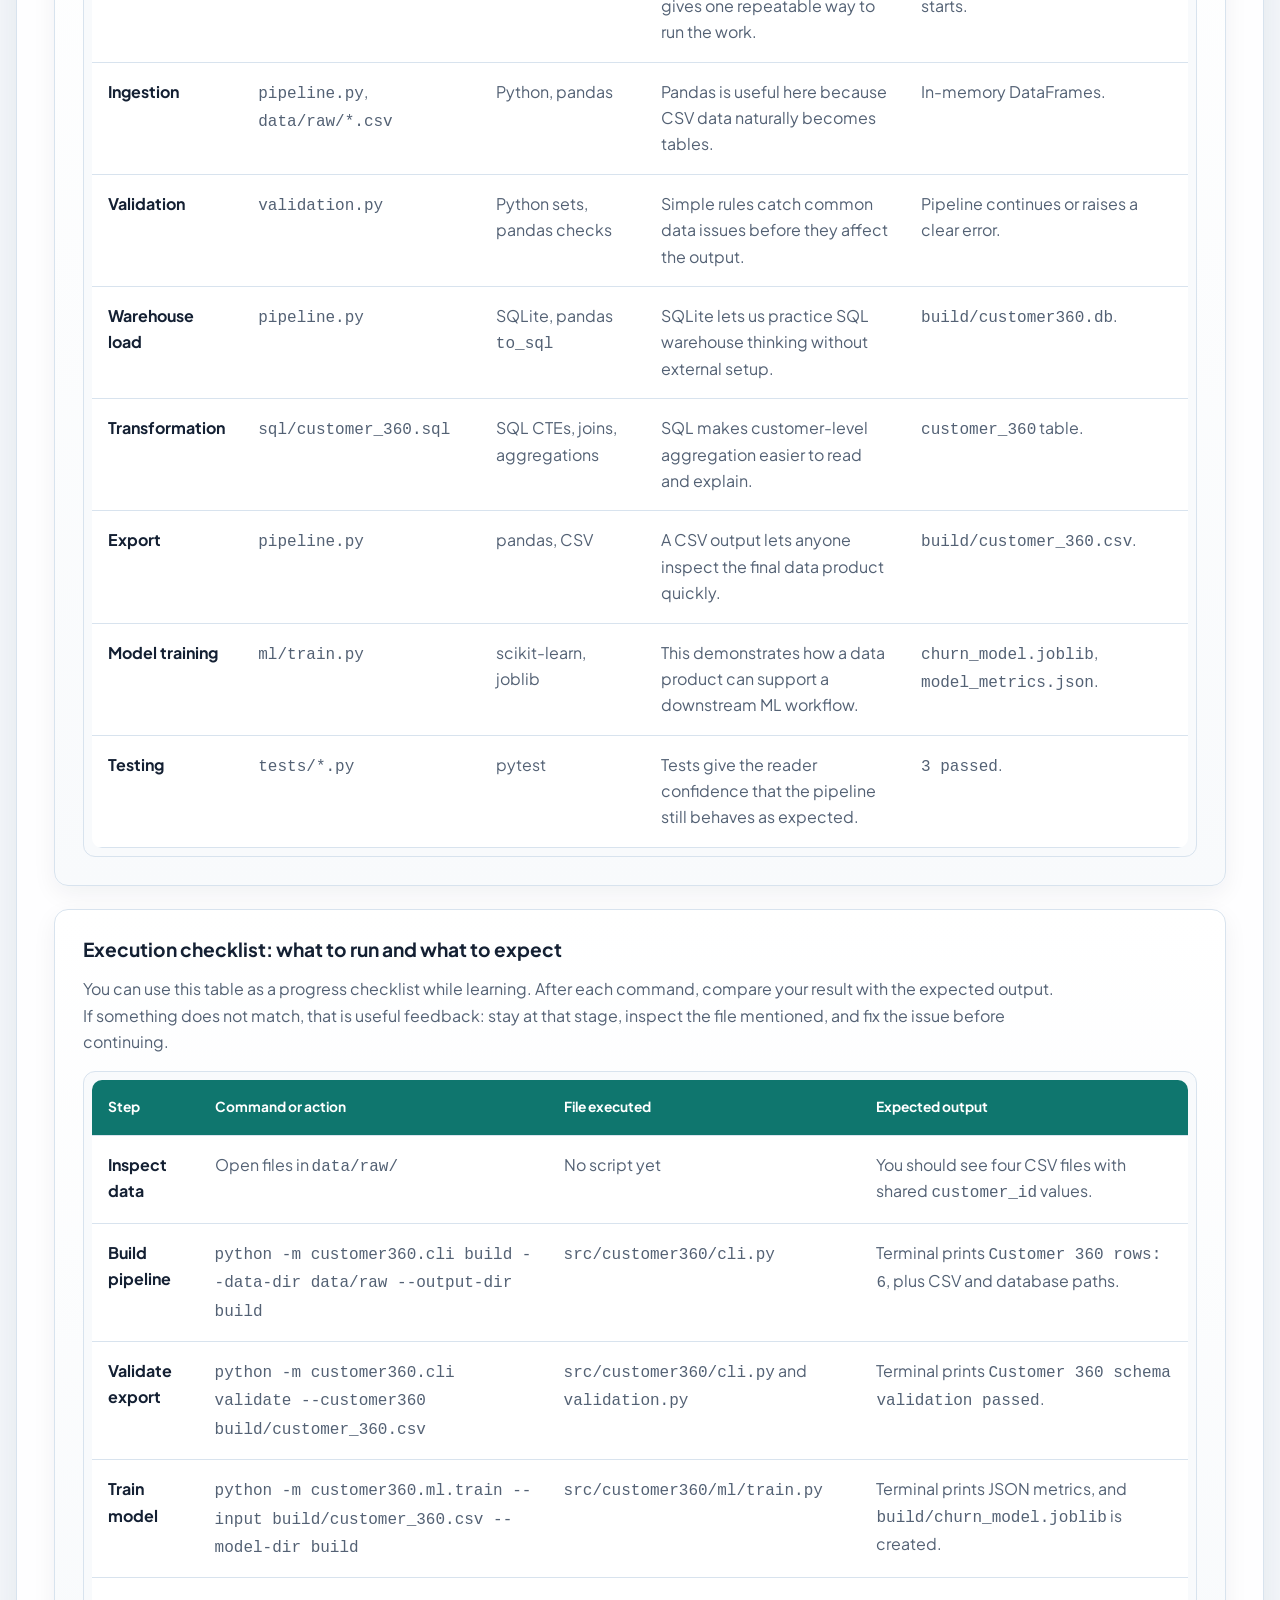
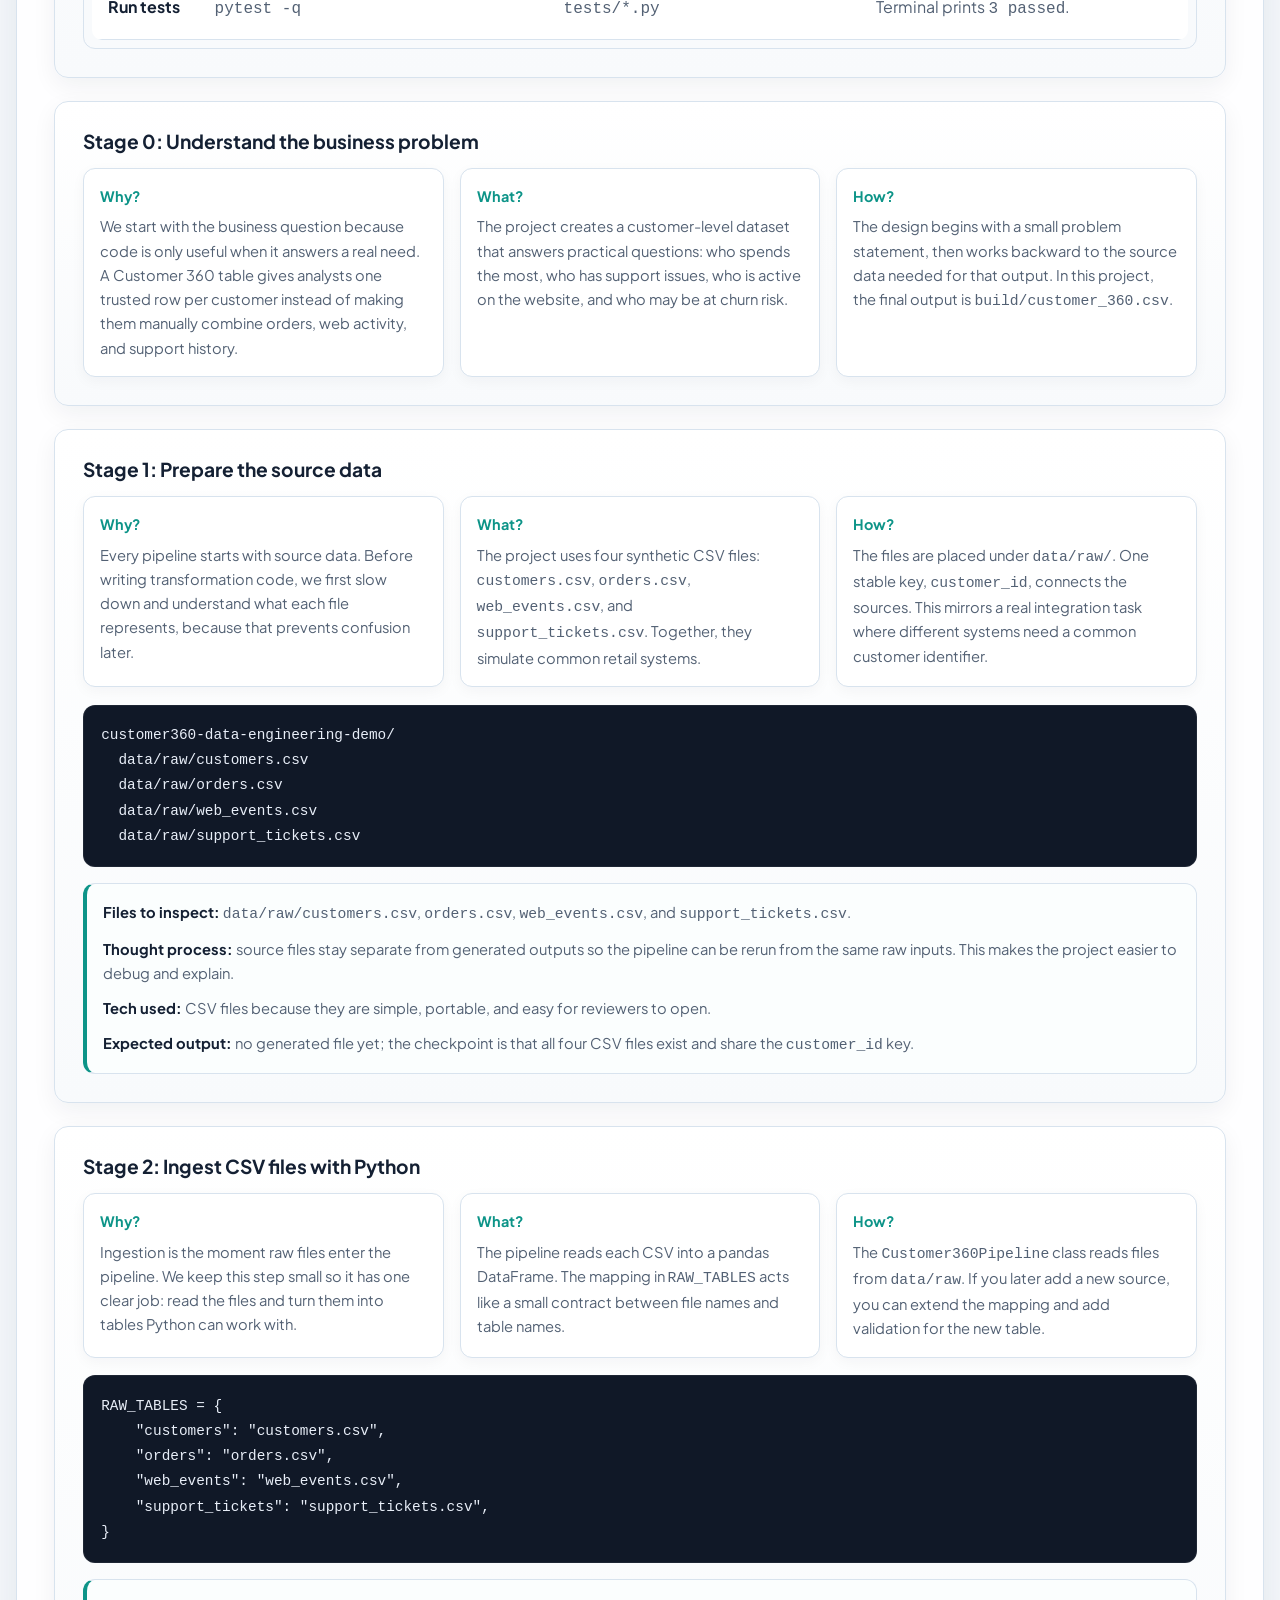
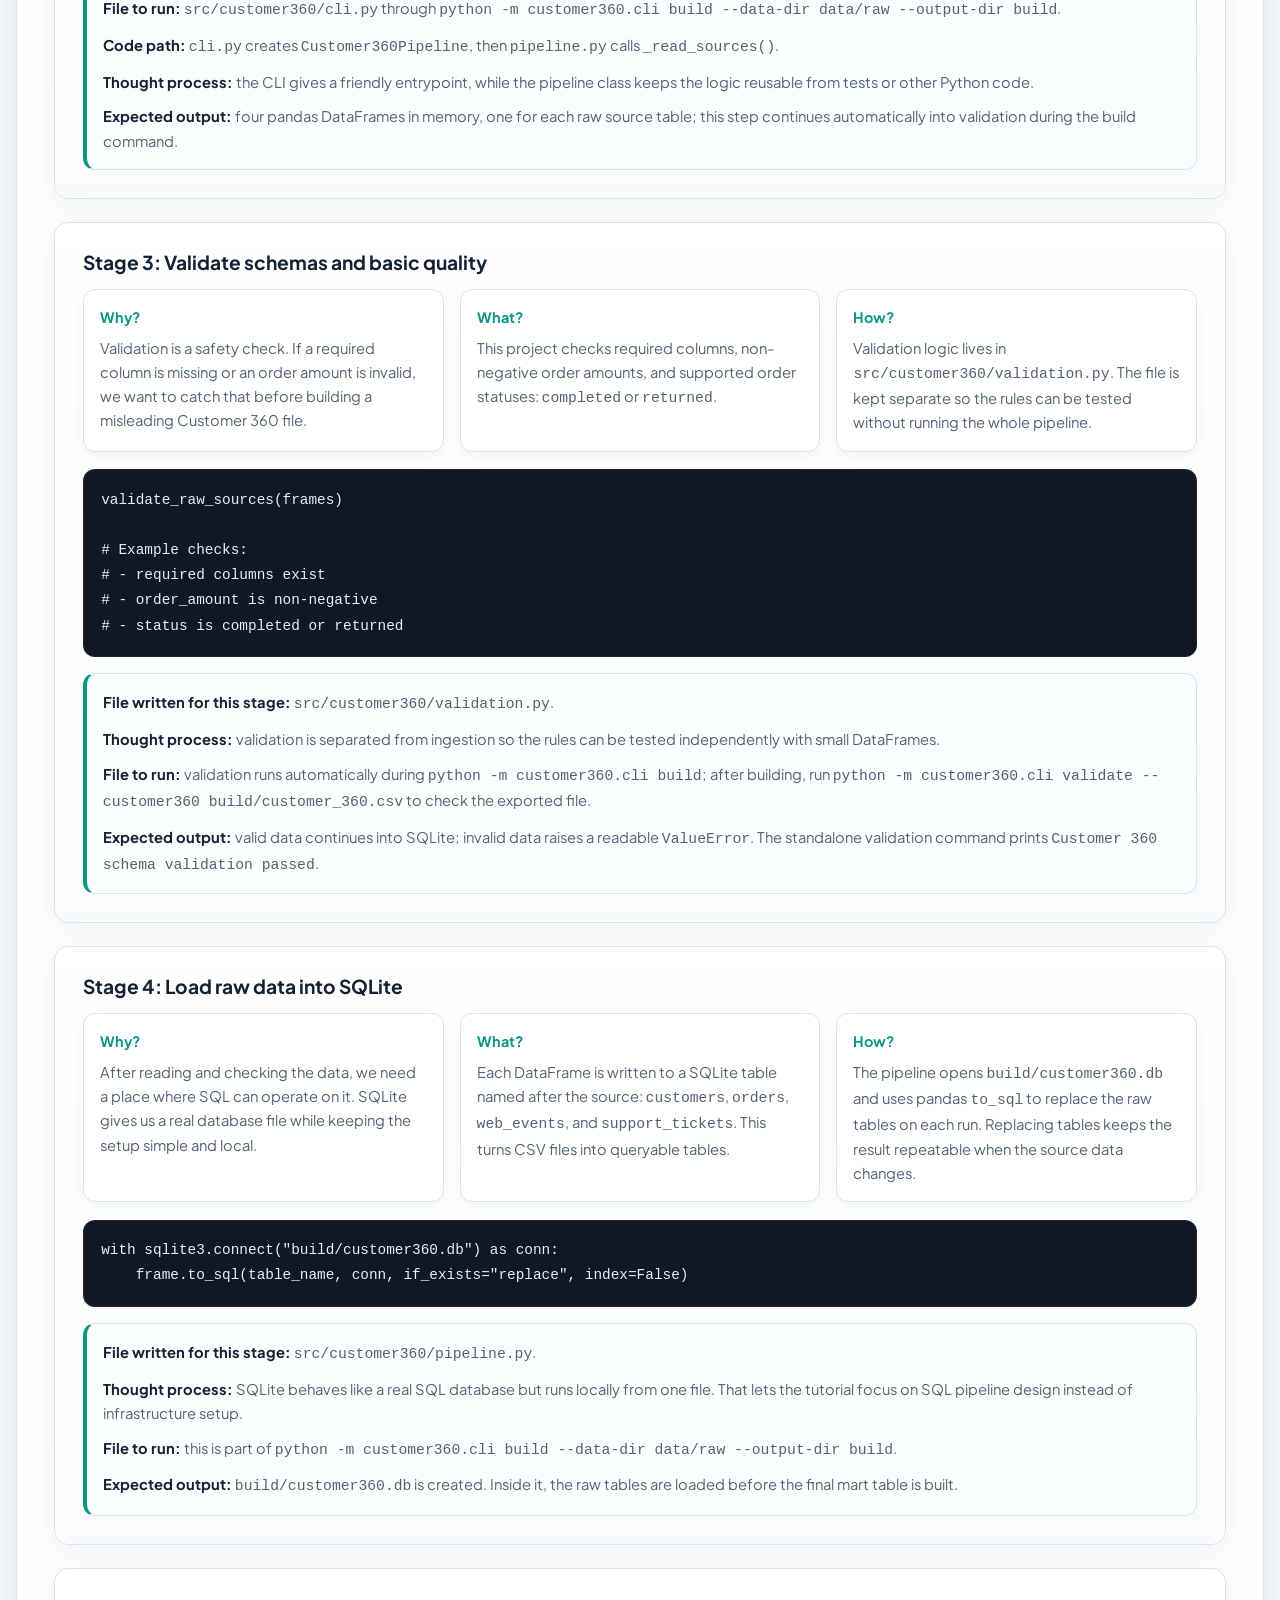
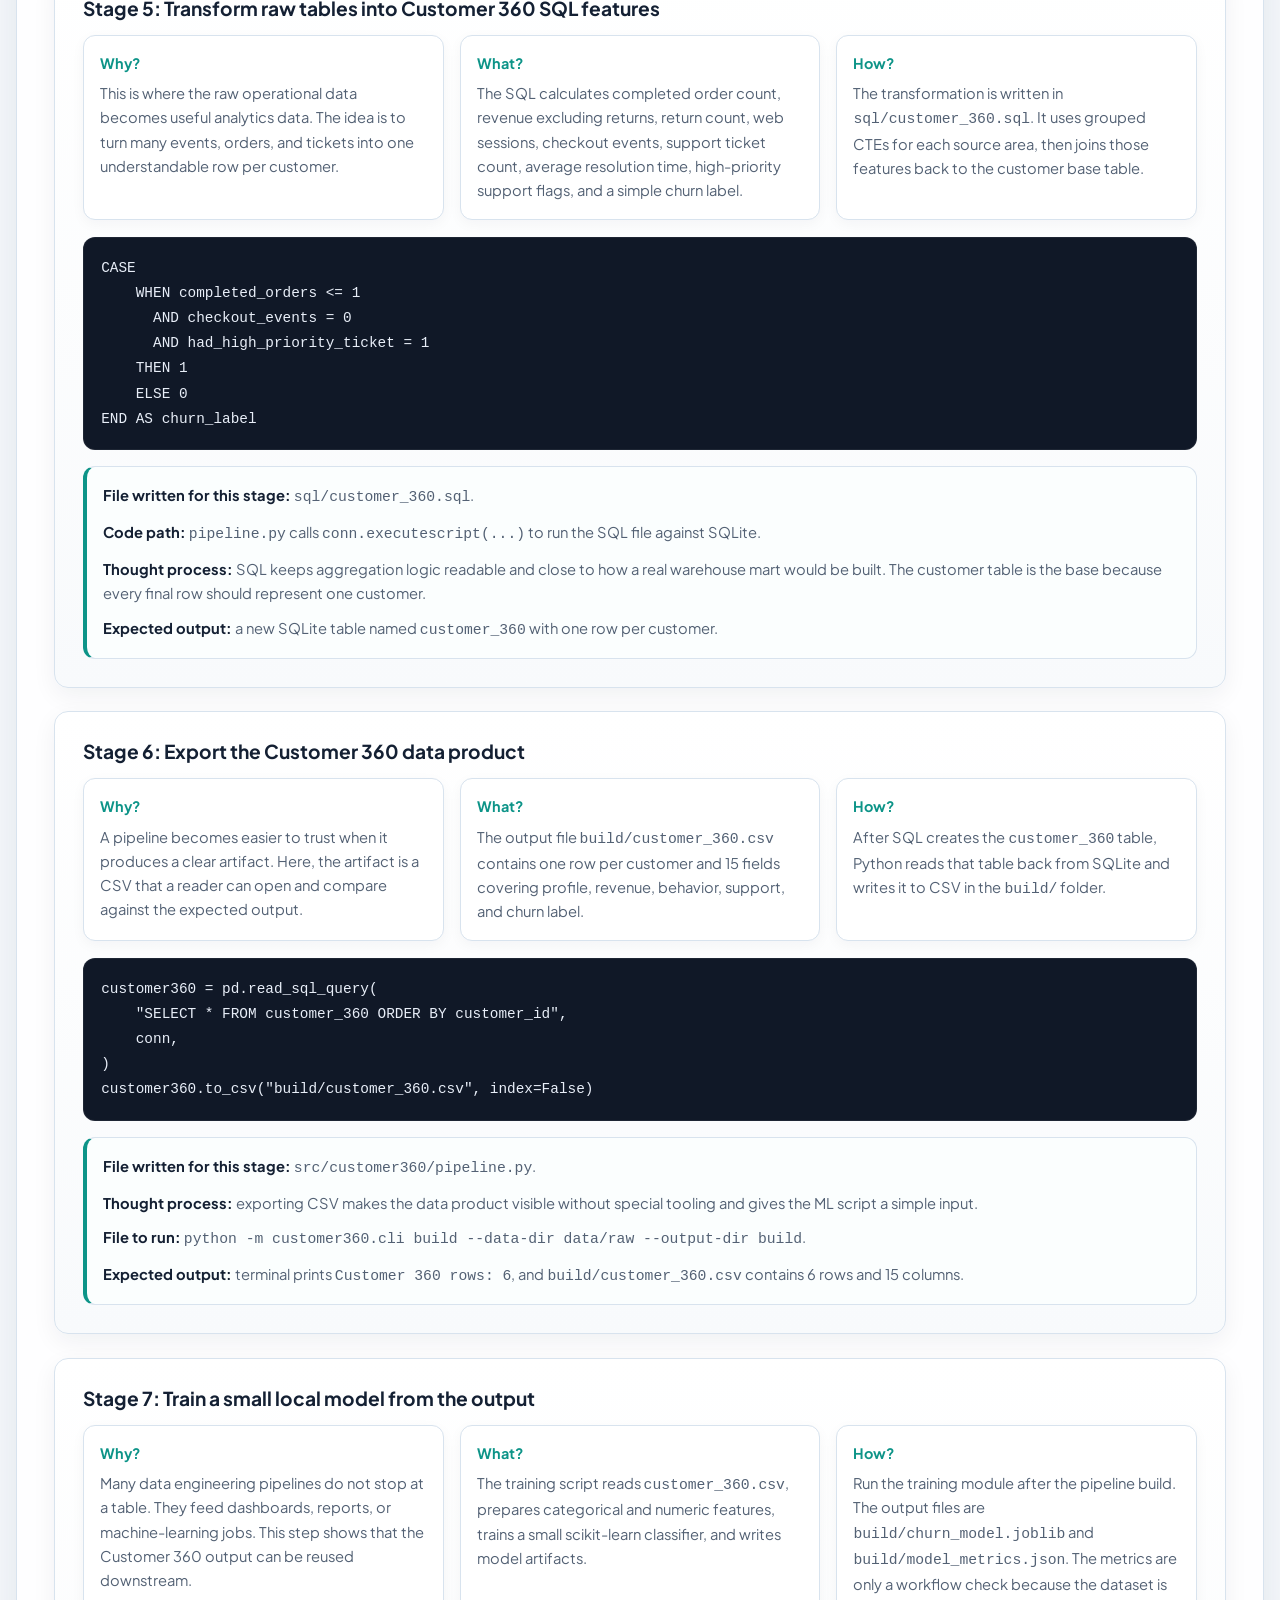
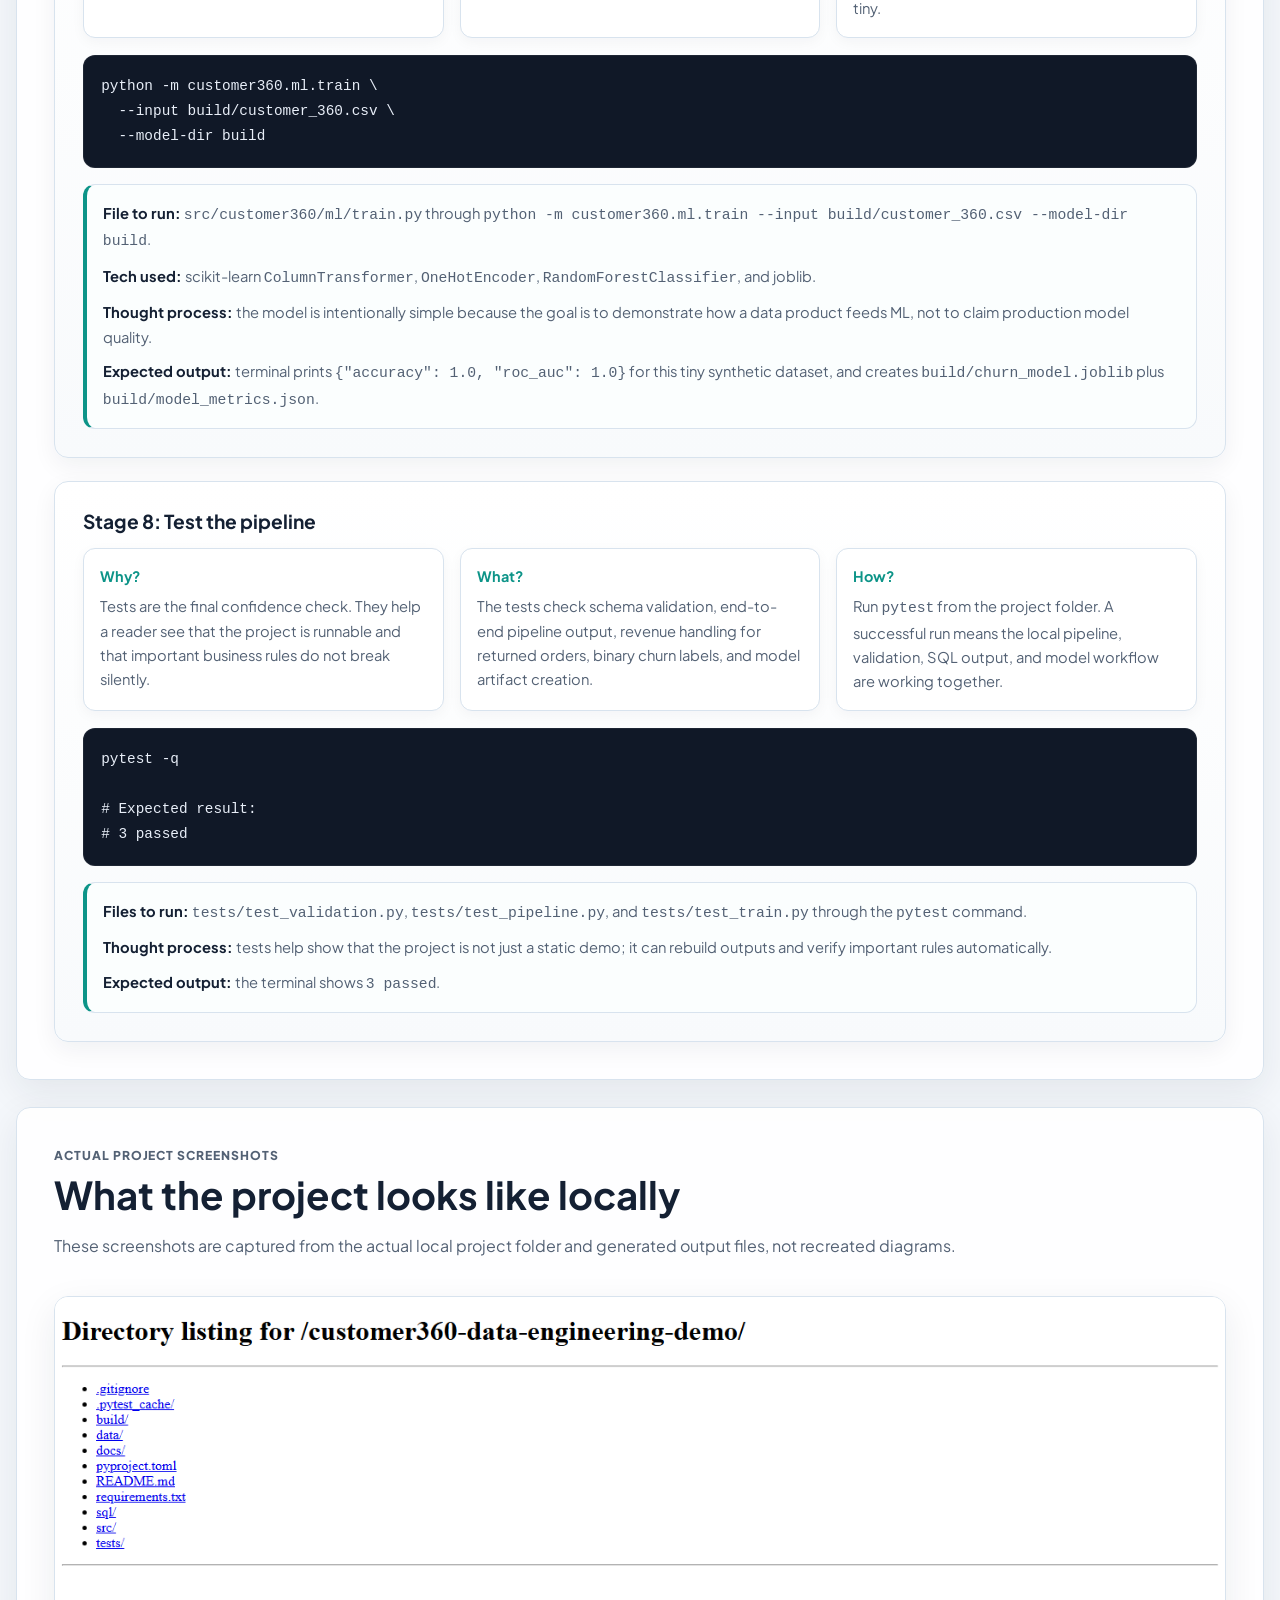
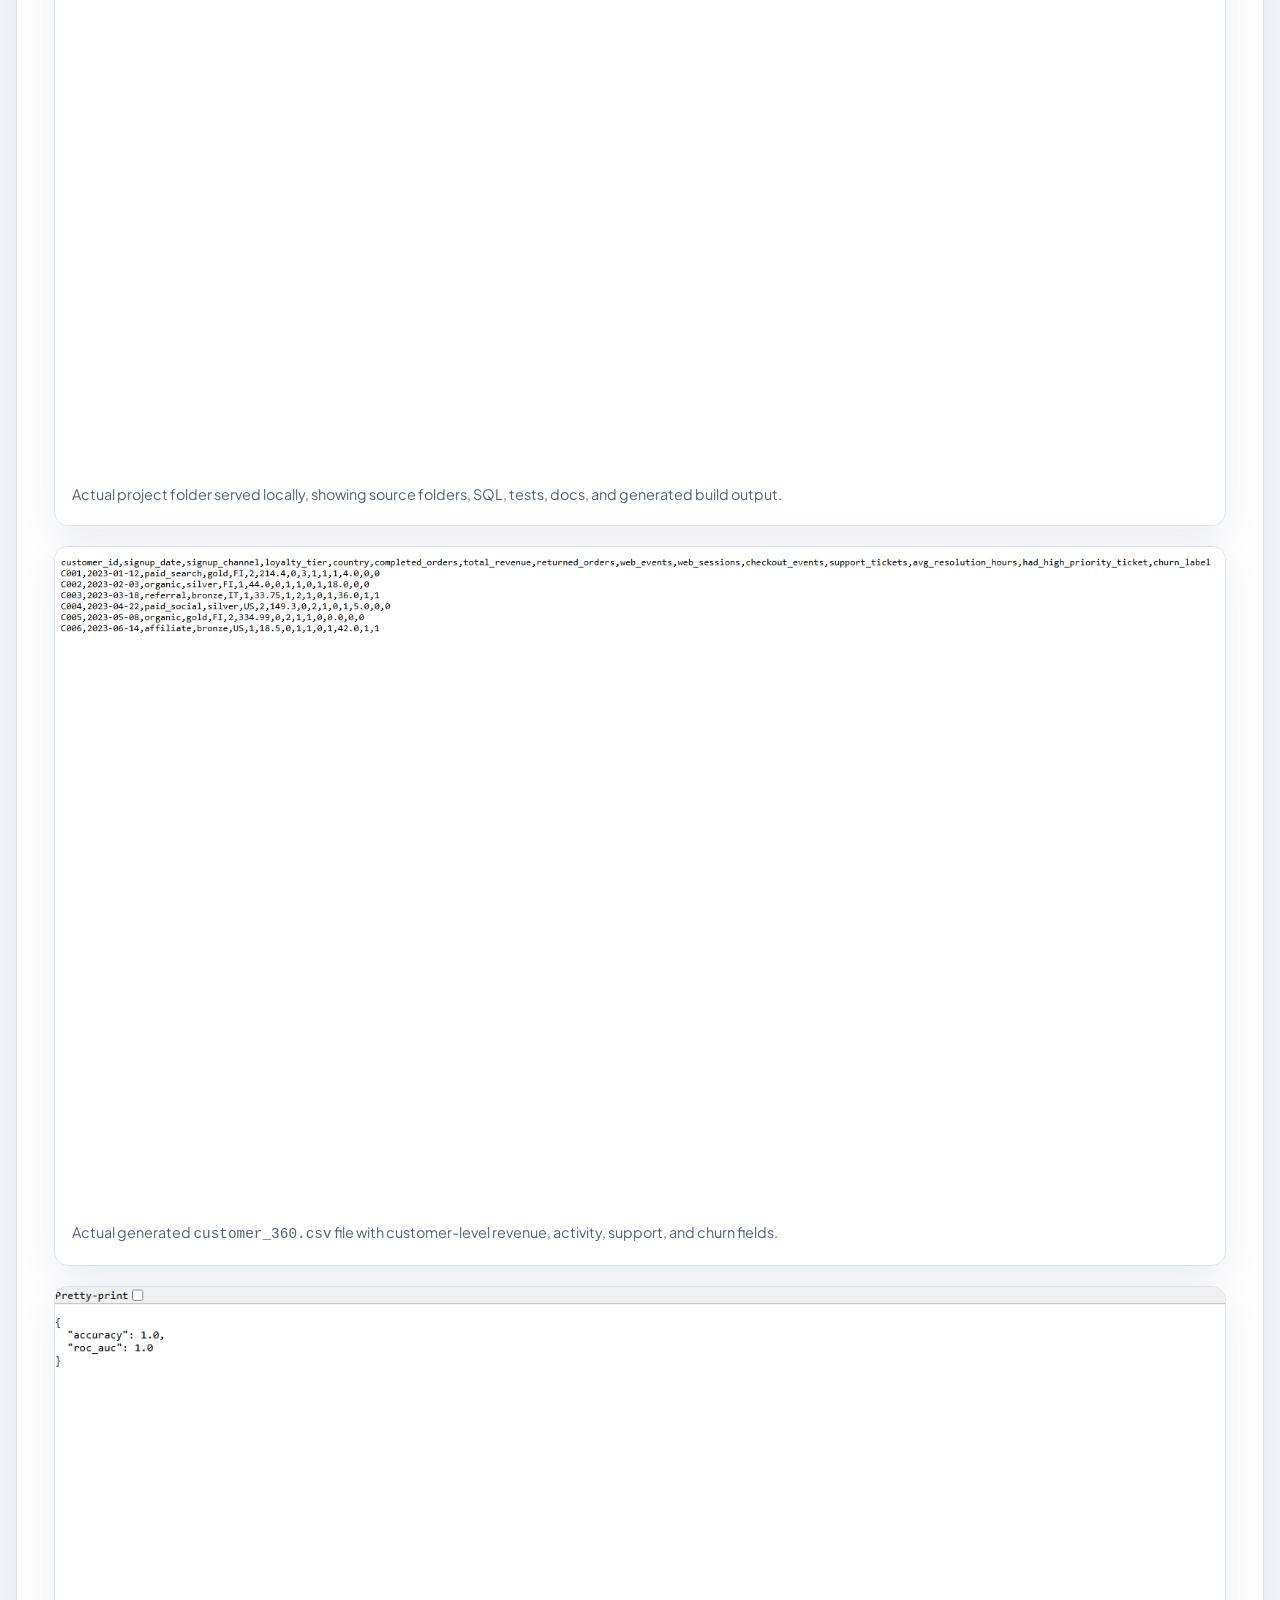
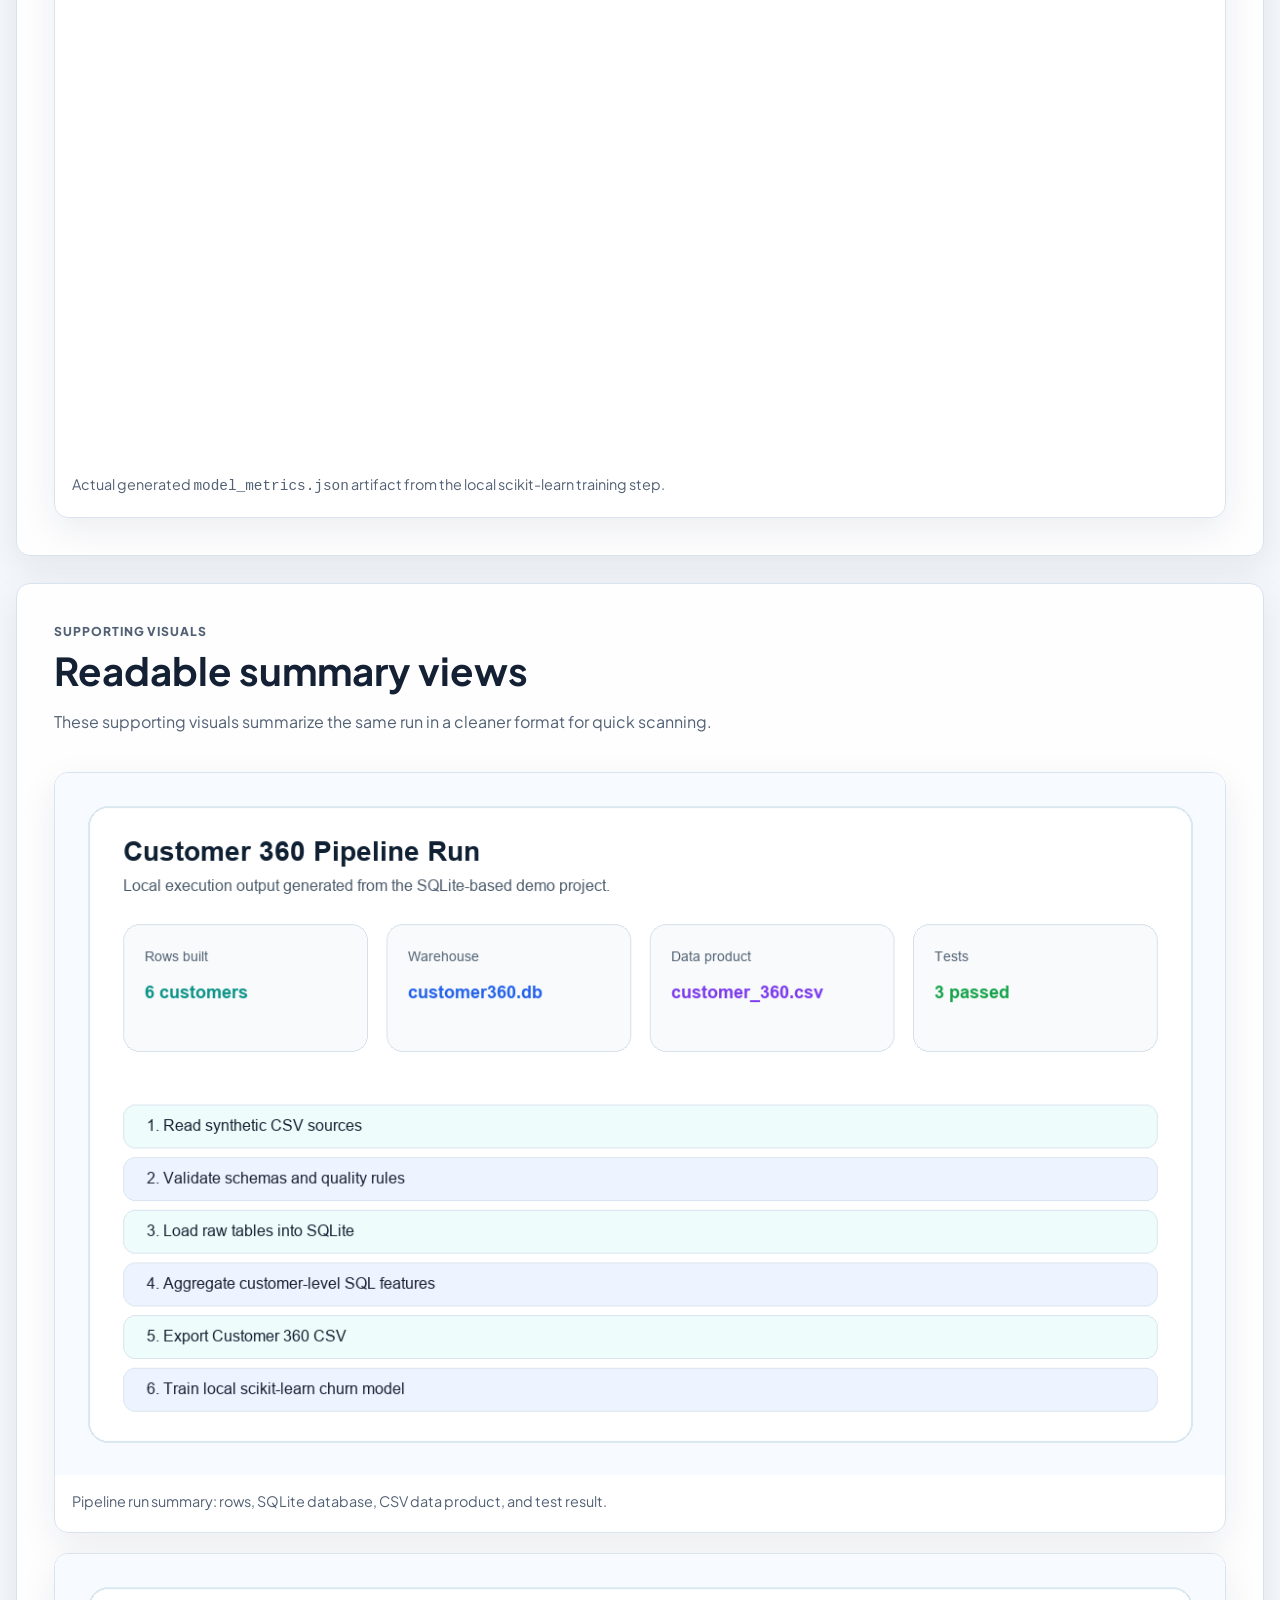
==== commit 86155760: "Improve Customer 360 tutorial readability" ====
--- a/projects/customer360/index.html
+++ b/projects/customer360/index.html
@@ -209,7 +209,7 @@
                     </div>
                     <div>
                         <h4><code>src/customer360/pipeline.py</code></h4>
-                        <p>Main orchestration. It is the “conductor” that reads CSVs, calls validation, loads SQLite, runs SQL, and writes the final CSV.</p>
+                        <p>Main orchestration. It is the conductor that reads CSVs, calls validation, loads SQLite, runs SQL, and writes the final CSV.</p>
                     </div>
                     <div>
                         <h4><code>src/customer360/validation.py</code></h4>
--- a/assets/css/customer360-project.css
+++ b/assets/css/customer360-project.css
@@ -9,6 +9,7 @@
     --soft-teal: #eefdfb;
     --soft-blue: #eef4ff;
     --shadow: 0 12px 36px rgba(20, 32, 51, 0.08);
+    --shadow-soft: 0 8px 24px rgba(20, 32, 51, 0.06);
     --font: "Plus Jakarta Sans", system-ui, sans-serif;
 }
 
@@ -23,6 +24,7 @@
         radial-gradient(circle at top right, rgba(37, 99, 235, 0.11), transparent 28rem),
         var(--bg);
     line-height: 1.65;
+    font-size: 1rem;
 }
 
 a { color: var(--teal); font-weight: 700; text-underline-offset: 3px; }
@@ -30,11 +32,11 @@
 code { font-family: Consolas, "Courier New", monospace; }
 
 .page-hero, main, footer {
-    width: min(1120px, calc(100% - 2rem));
+    width: min(1280px, calc(100% - 2rem));
     margin: 0 auto;
 }
 
-.page-hero { padding: 1.2rem 0 2rem; }
+.page-hero { padding: 1.6rem 0 2.4rem; }
 
 .top-nav {
     display: flex;
@@ -42,10 +44,13 @@
     justify-content: flex-end;
     gap: 0.8rem;
     margin-bottom: 2rem;
+    position: sticky;
+    top: 0.75rem;
+    z-index: 10;
 }
 
 .top-nav a {
-    padding: 0.45rem 0.7rem;
+    padding: 0.55rem 0.85rem;
     border: 1px solid var(--border);
     border-radius: 8px;
     background: rgba(255, 255, 255, 0.72);
@@ -98,24 +103,24 @@
 .hero-panel, .section, .finding-grid article, .stat-grid div, figure {
     background: rgba(255, 255, 255, 0.9);
     border: 1px solid var(--border);
-    border-radius: 12px;
+    border-radius: 14px;
     box-shadow: var(--shadow);
 }
 
-.hero-panel { padding: 1.1rem; }
+.hero-panel { padding: 1.25rem; }
 .hero-panel dl { margin: 0; display: grid; gap: 0.8rem; }
 .hero-panel div { padding: 0.85rem; background: #f8fafc; border-radius: 8px; }
 .hero-panel dt { color: var(--muted); font-size: 0.78rem; font-weight: 700; }
 .hero-panel dd { margin: 0.2rem 0 0; font-weight: 800; }
 
 .section {
-    margin: 1.2rem 0;
-    padding: clamp(1rem, 3vw, 1.5rem);
+    margin: 1.7rem 0;
+    padding: clamp(1.25rem, 4vw, 2.3rem);
     min-width: 0;
     overflow: hidden;
 }
 
-.section-copy { max-width: 860px; }
+.section-copy { max-width: 920px; }
 .section-copy p { color: var(--muted); }
 
 .stat-grid, .finding-grid, .assumption-grid {
@@ -126,7 +131,7 @@
 }
 
 .stat-grid div {
-    padding: 1rem;
+    padding: 1.15rem;
     box-shadow: none;
 }
 .stat-grid strong { display: block; color: var(--teal); font-size: 1.8rem; }
@@ -138,9 +143,9 @@
 
 .assumption-grid article {
     border: 1px solid var(--border);
-    border-radius: 10px;
+    border-radius: 12px;
     background: #f8fafc;
-    padding: 1rem;
+    padding: 1.15rem;
 }
 
 .assumption-grid h3 {
@@ -158,9 +163,13 @@
     max-width: 100%;
     overflow-x: auto;
     margin-top: 1rem;
-}
-table { width: 100%; min-width: 820px; border-collapse: collapse; }
-th, td { padding: 0.85rem; text-align: left; border-bottom: 1px solid var(--border); vertical-align: top; }
+    padding: 0.5rem;
+    border: 1px solid var(--border);
+    border-radius: 12px;
+    background: #f8fafc;
+}
+table { width: 100%; min-width: 900px; border-collapse: separate; border-spacing: 0; background: #fff; border-radius: 10px; overflow: hidden; }
+th, td { padding: 1rem; text-align: left; border-bottom: 1px solid var(--border); vertical-align: top; }
 th { background: #0f766e; color: #fff; font-size: 0.86rem; }
 td { color: var(--muted); }
 td:first-child { color: var(--text); font-weight: 700; }
@@ -168,18 +177,18 @@
 .flowchart {
     display: grid;
     grid-template-columns: repeat(6, minmax(120px, 1fr));
-    gap: 0.6rem;
+    gap: 0.85rem;
     align-items: center;
     margin-top: 1rem;
 }
 .flowchart div {
-    min-height: 84px;
+    min-height: 104px;
     display: grid;
     place-items: center;
-    padding: 0.85rem;
+    padding: 1rem;
     text-align: center;
     border: 1px solid var(--border);
-    border-radius: 10px;
+    border-radius: 12px;
     background: var(--soft-teal);
     font-weight: 800;
 }
@@ -189,60 +198,69 @@
 
 .stage-layout {
     display: grid;
-    grid-template-columns: 230px 1fr;
-    gap: 1rem;
-}
-.stage-list { display: grid; gap: 0.5rem; align-content: start; }
+    grid-template-columns: 260px 1fr;
+    gap: 1.25rem;
+}
+.stage-list { display: grid; gap: 0.65rem; align-content: start; position: sticky; top: 4.5rem; }
 .stage-button {
-    min-height: 44px;
-    border: 1px solid var(--border);
-    border-radius: 8px;
+    min-height: 50px;
+    border: 1px solid var(--border);
+    border-radius: 10px;
     background: #fff;
     color: var(--text);
     font: inherit;
     font-weight: 800;
     text-align: left;
-    padding: 0.7rem 0.85rem;
+    padding: 0.8rem 0.95rem;
     cursor: pointer;
 }
 .stage-button.is-active { background: var(--teal); color: #fff; border-color: var(--teal); }
 .stage-panel {
-    min-height: 220px;
-    padding: 1.2rem;
-    border: 1px solid var(--border);
-    border-radius: 10px;
-    background: #f8fafc;
+    min-height: 260px;
+    padding: 1.45rem;
+    border: 1px solid var(--border);
+    border-radius: 12px;
+    background: linear-gradient(180deg, #ffffff 0%, #f8fafc 100%);
+    box-shadow: var(--shadow-soft);
 }
 
 .tutorial-guide {
     display: grid;
+    gap: 1.45rem;
+    counter-reset: lesson;
+}
+
+.guide-step {
+    border: 1px solid var(--border);
+    border-radius: 14px;
+    background: linear-gradient(180deg, #ffffff 0%, #f8fafc 100%);
+    padding: clamp(1.2rem, 3vw, 1.75rem);
+    box-shadow: var(--shadow-soft);
+    position: relative;
+}
+
+.guide-intro {
+    color: var(--muted);
+    margin: 0 0 1rem;
+    max-width: 980px;
+}
+
+.code-map {
+    display: grid;
+    grid-template-columns: repeat(2, 1fr);
     gap: 1rem;
-}
-
-.guide-step {
-    border: 1px solid var(--border);
-    border-radius: 10px;
-    background: #f8fafc;
-    padding: 1rem;
-}
-
-.guide-intro {
-    color: var(--muted);
-    margin: 0 0 1rem;
-}
-
-.code-map {
-    display: grid;
-    grid-template-columns: repeat(2, 1fr);
-    gap: 0.85rem;
 }
 
 .code-map div,
 .stage-details {
     border: 1px solid var(--border);
-    border-radius: 8px;
+    border-radius: 12px;
     background: #fff;
-    padding: 0.85rem;
+    padding: 1rem;
+}
+
+.code-map div {
+    box-shadow: 0 4px 14px rgba(20, 32, 51, 0.04);
 }
 
 .code-map h4 {
@@ -259,8 +277,10 @@
 
 .stage-details {
     display: grid;
-    gap: 0.45rem;
-    margin-top: 0.85rem;
+    gap: 0.65rem;
+    margin-top: 1rem;
+    border-left: 4px solid var(--teal);
+    background: #fbfefe;
 }
 
 .stage-details strong {
@@ -268,20 +288,22 @@
 }
 
 .guide-step h3 {
-    margin-bottom: 0.9rem;
+    margin-bottom: 1rem;
+    font-size: 1.2rem;
 }
 
 .why-what-how {
     display: grid;
     grid-template-columns: repeat(3, 1fr);
-    gap: 0.85rem;
+    gap: 1rem;
 }
 
 .why-what-how div {
     border: 1px solid var(--border);
-    border-radius: 8px;
+    border-radius: 12px;
     background: #fff;
-    padding: 0.85rem;
+    padding: 1rem;
+    box-shadow: 0 4px 14px rgba(20, 32, 51, 0.04);
 }
 
 .why-what-how h4 {
@@ -298,30 +320,32 @@
 
 pre {
     overflow-x: auto;
-    margin: 1rem 0 0;
-    padding: 1rem;
-    border-radius: 10px;
+    margin: 1.1rem 0 0;
+    padding: 1.15rem;
+    border-radius: 12px;
     background: #101827;
     color: #e8eef8;
-    font-size: 0.88rem;
+    font-size: 0.9rem;
+    line-height: 1.75;
+    box-shadow: inset 0 0 0 1px rgba(255, 255, 255, 0.06);
 }
 
 .screenshots {
     display: grid;
-    gap: 1rem;
+    gap: 1.25rem;
 }
 figure {
     margin: 0;
     overflow: hidden;
 }
 figcaption {
-    padding: 0.8rem 1rem 1rem;
+    padding: 0.95rem 1.1rem 1.15rem;
     color: var(--muted);
     font-size: 0.9rem;
 }
 
 .finding-grid { grid-template-columns: repeat(3, 1fr); }
-.finding-grid article { padding: 1rem; box-shadow: none; }
+.finding-grid article { padding: 1.15rem; box-shadow: none; }
 .finding-grid p { margin: 0; color: var(--muted); }
 
 footer {
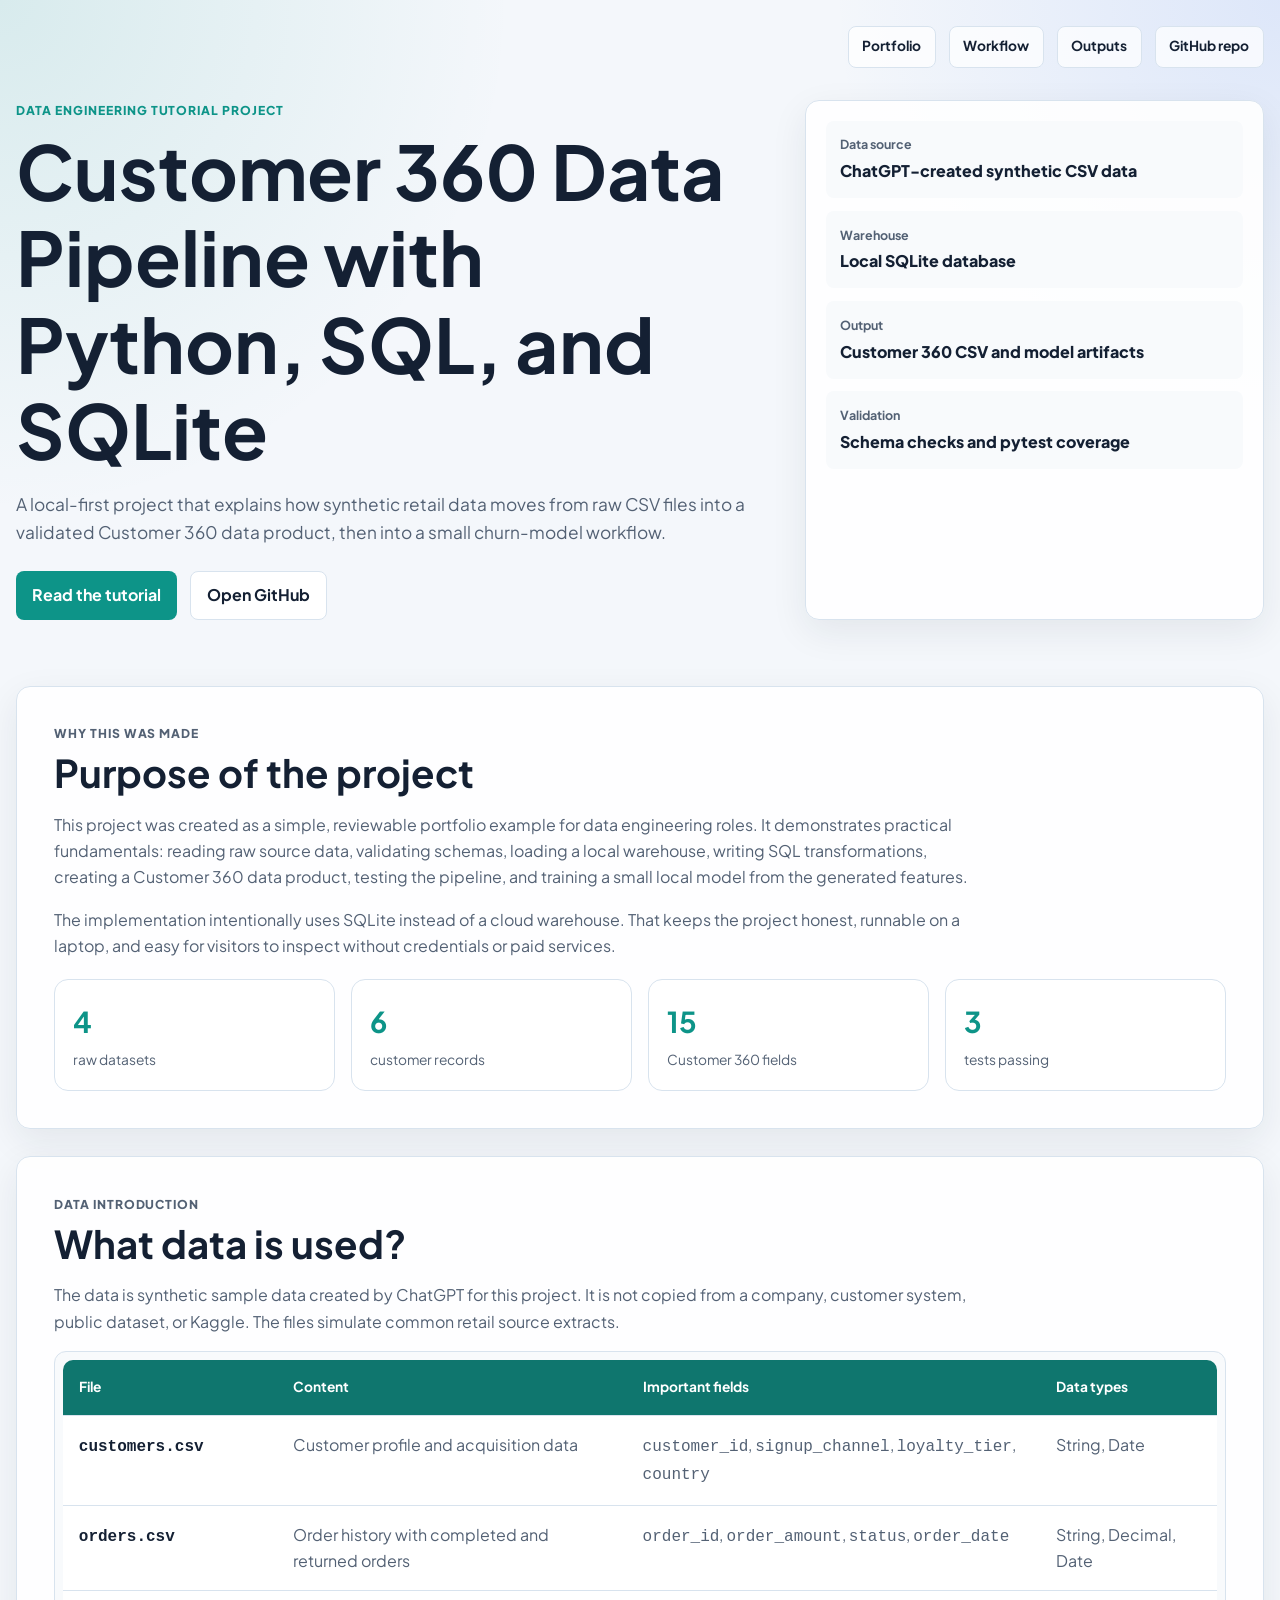
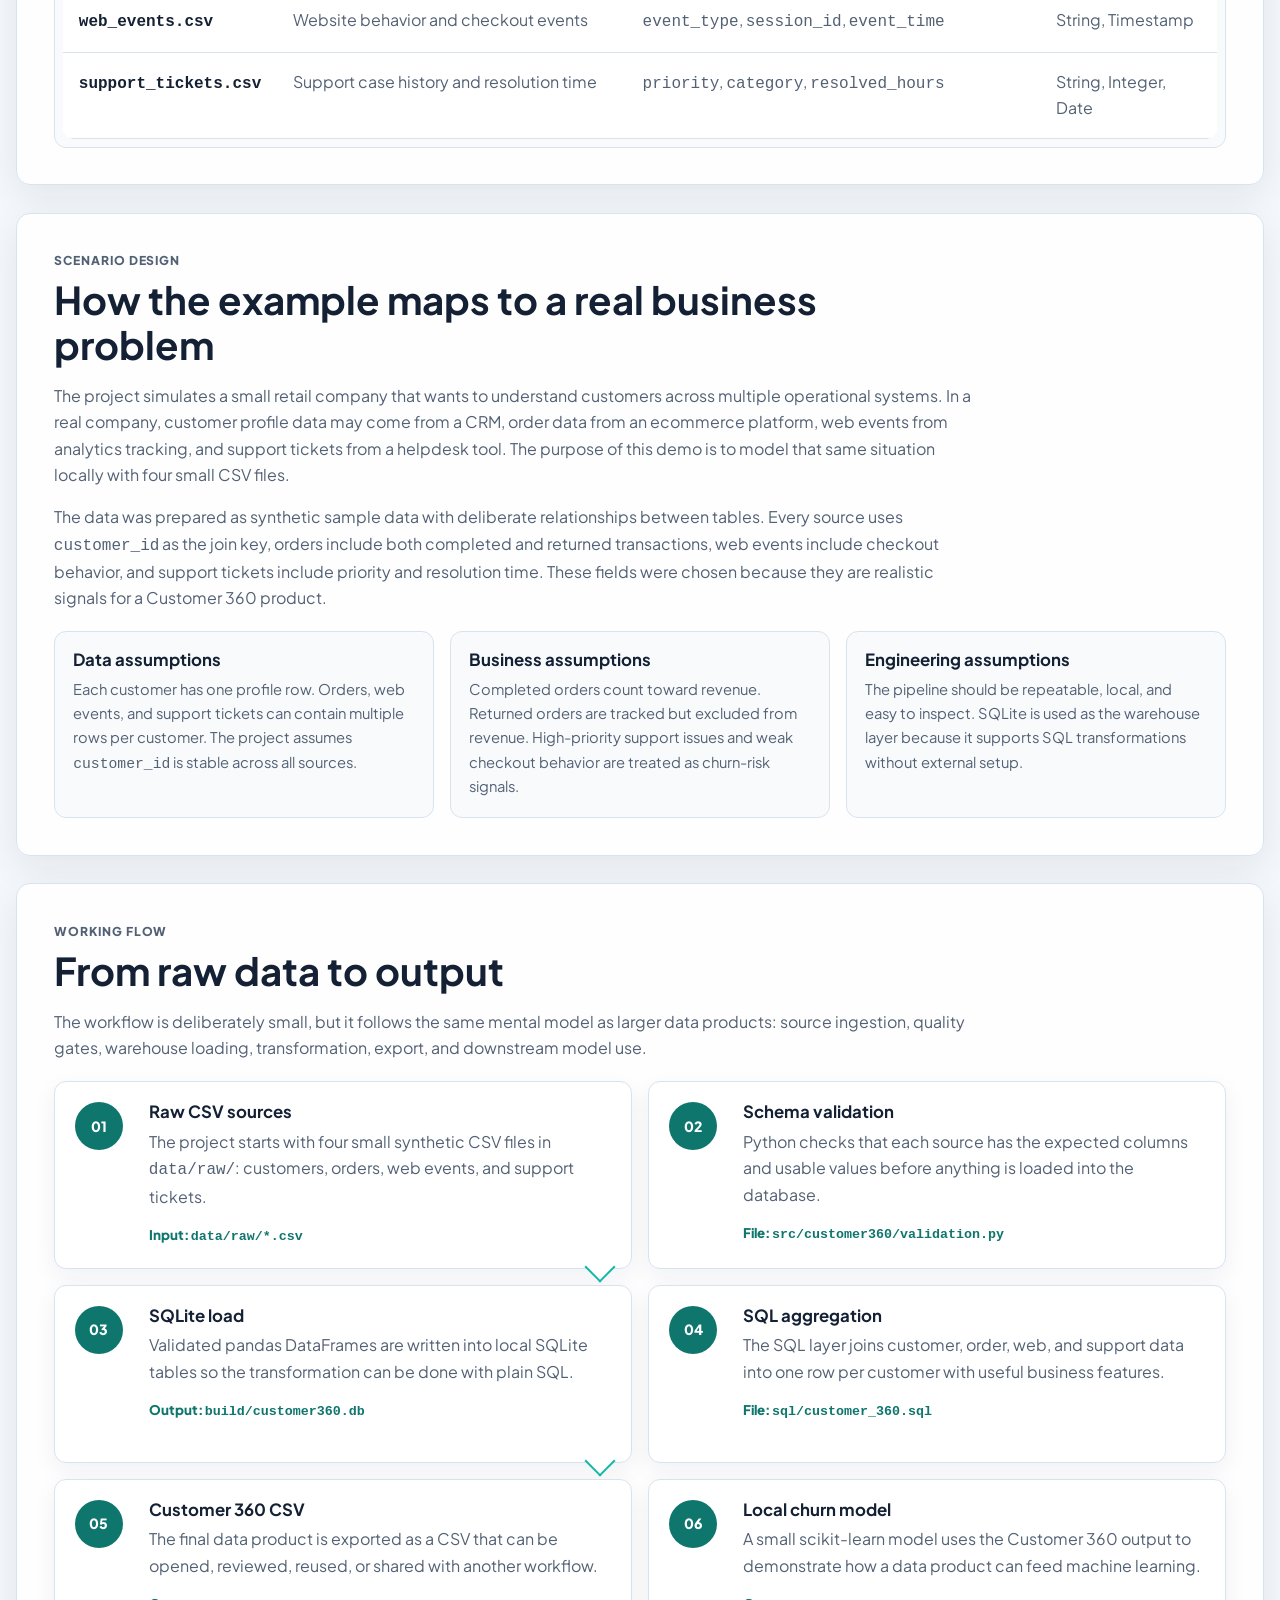
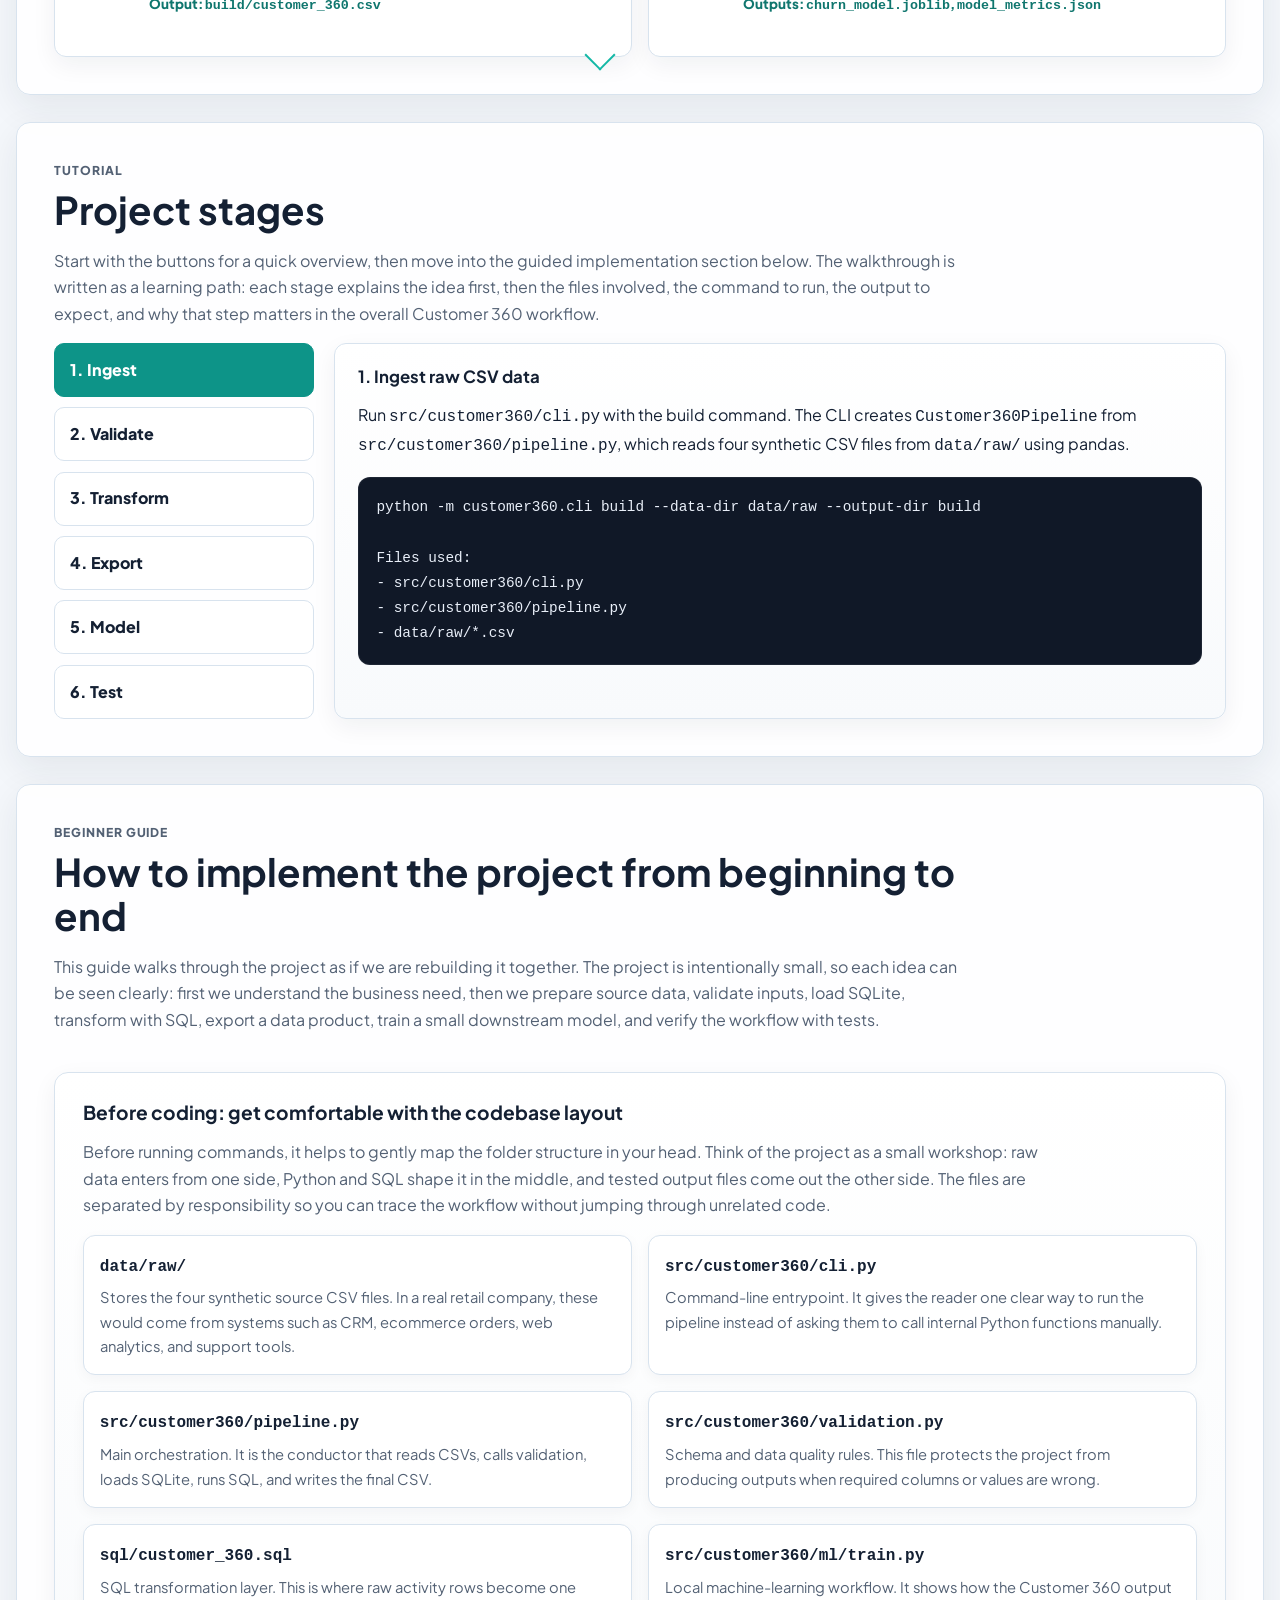
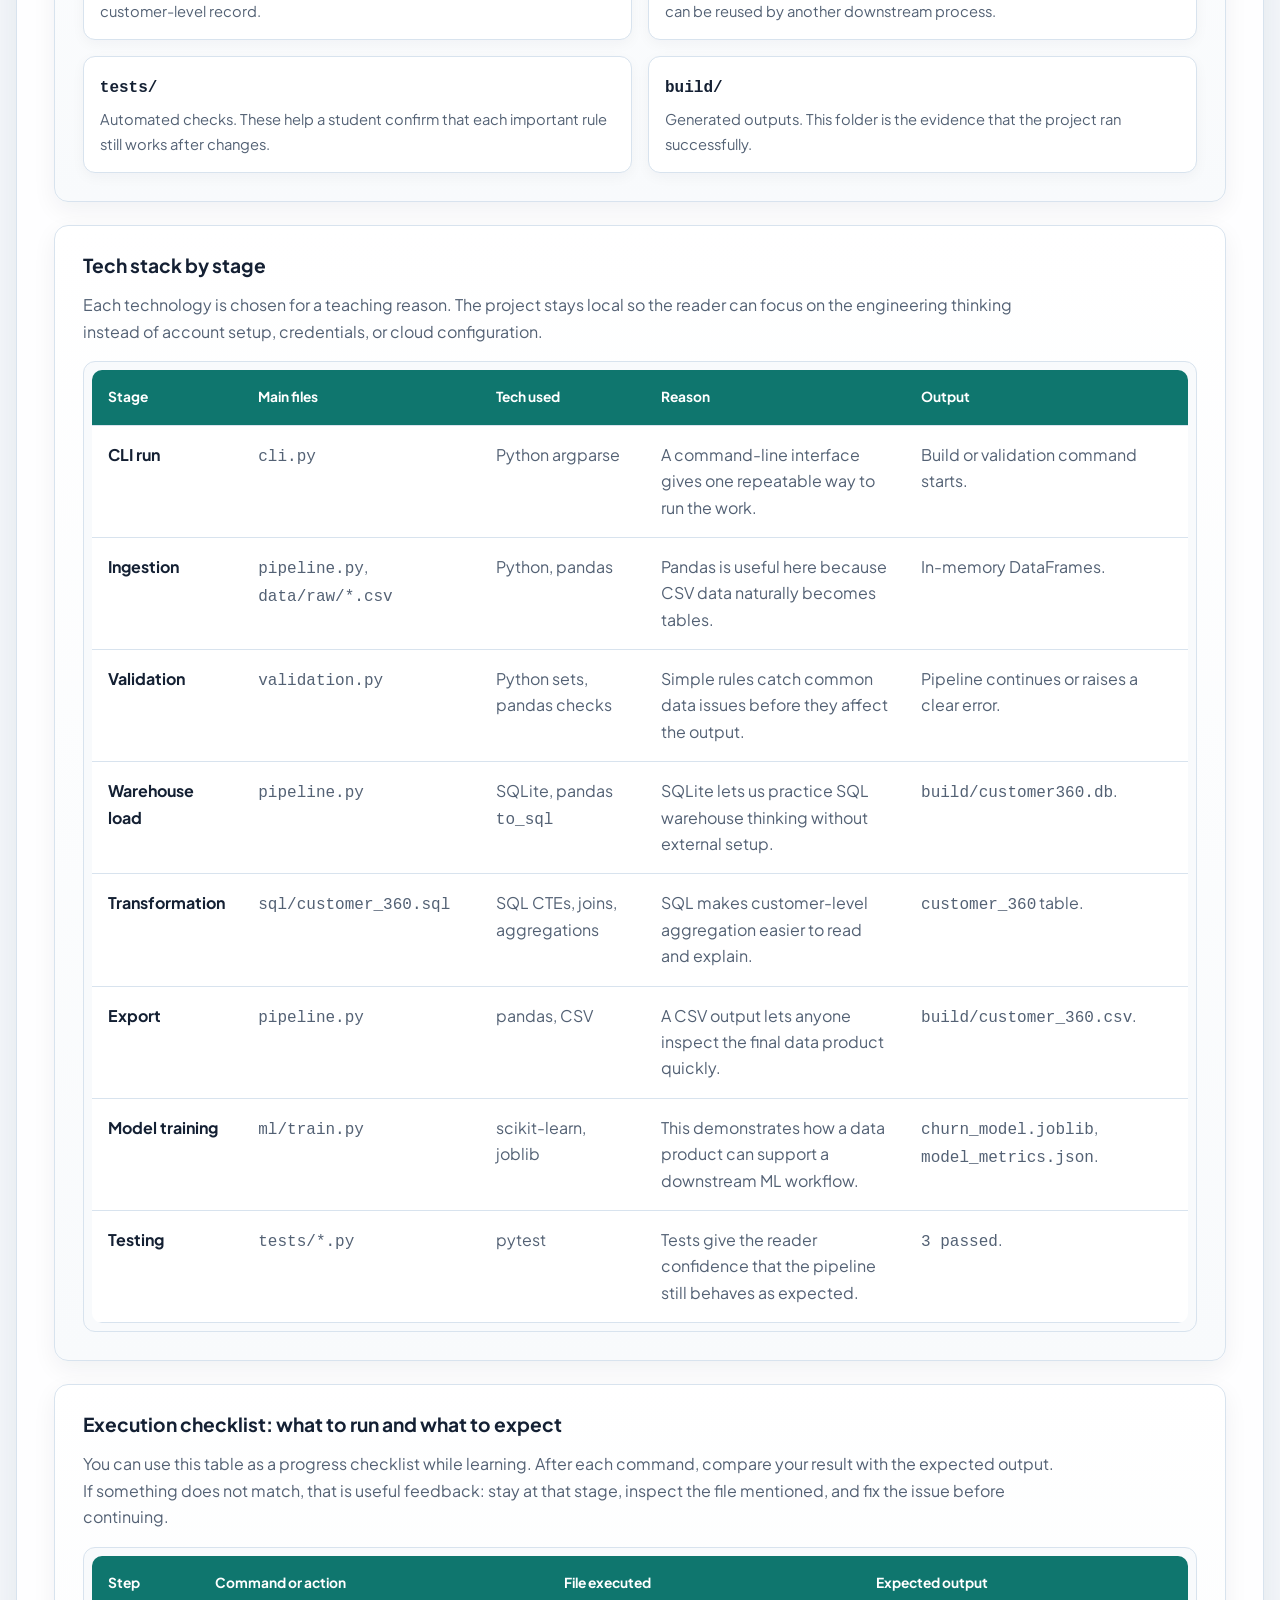
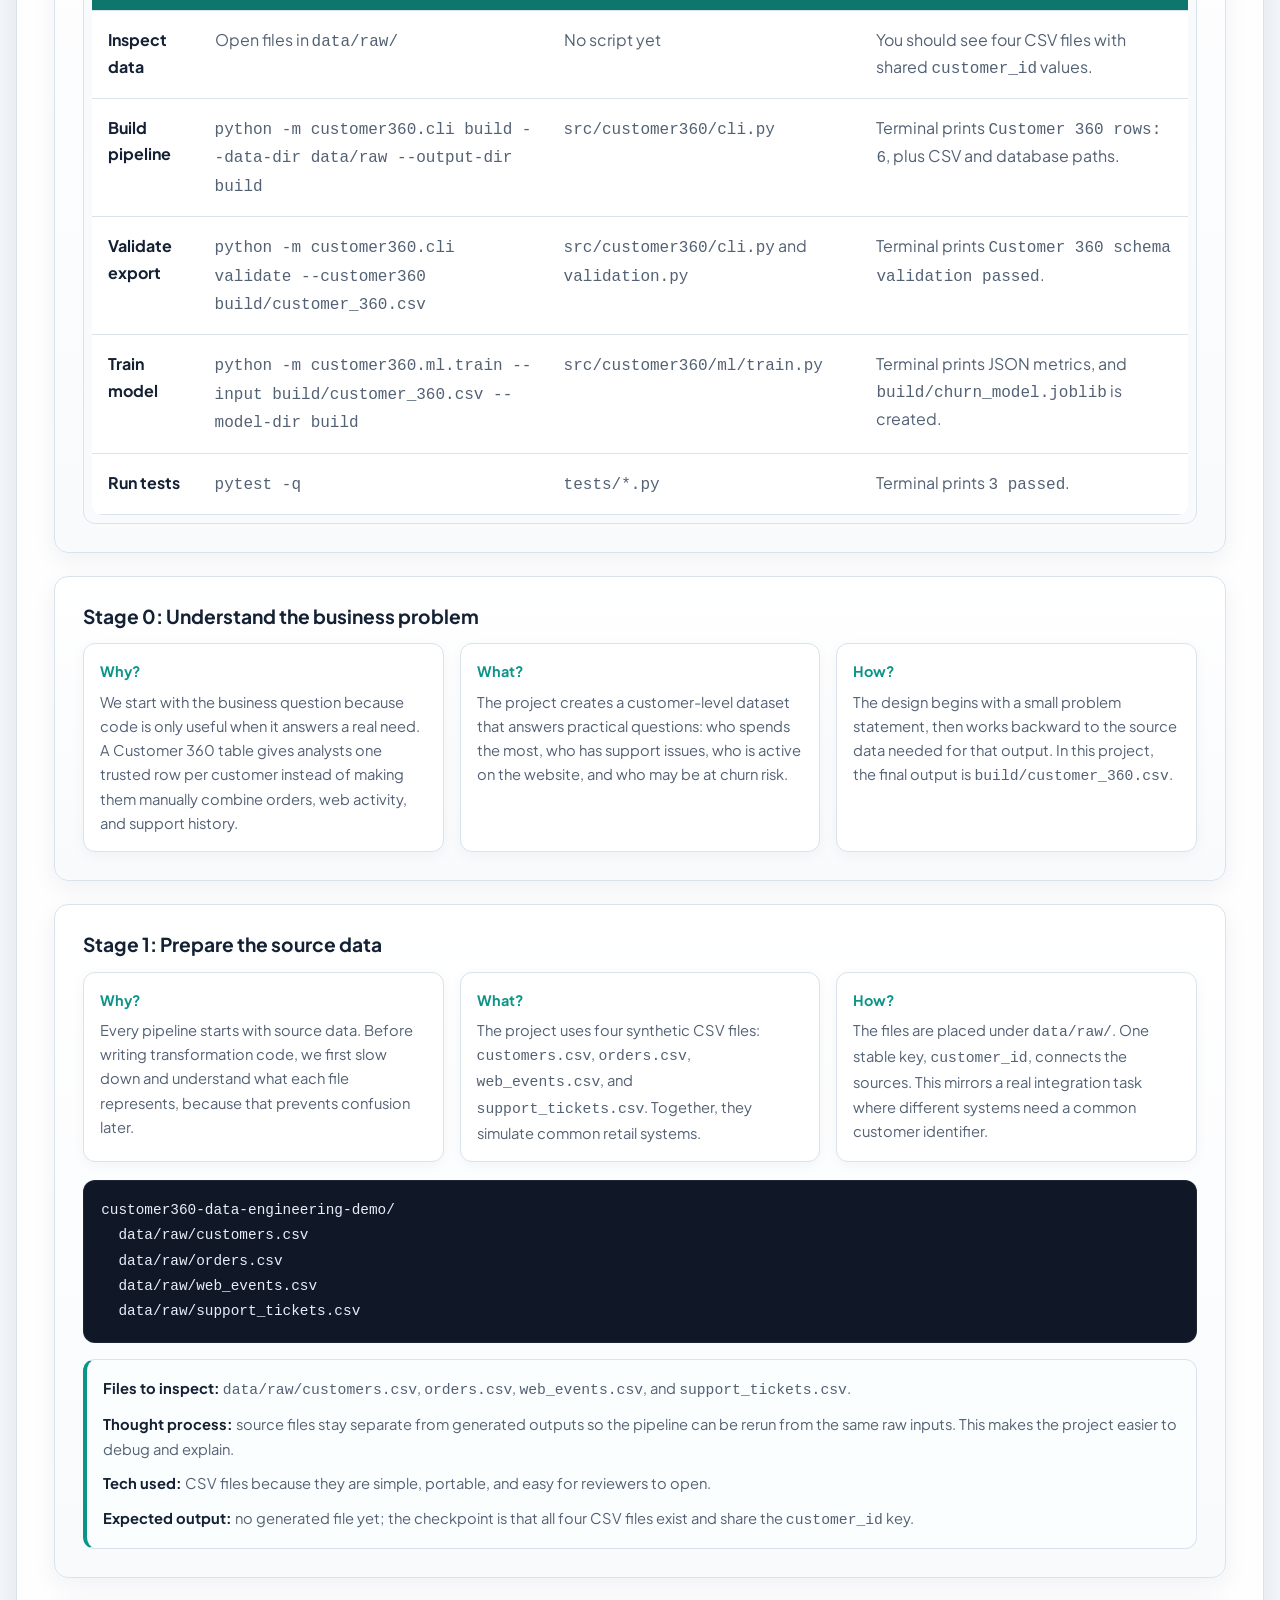
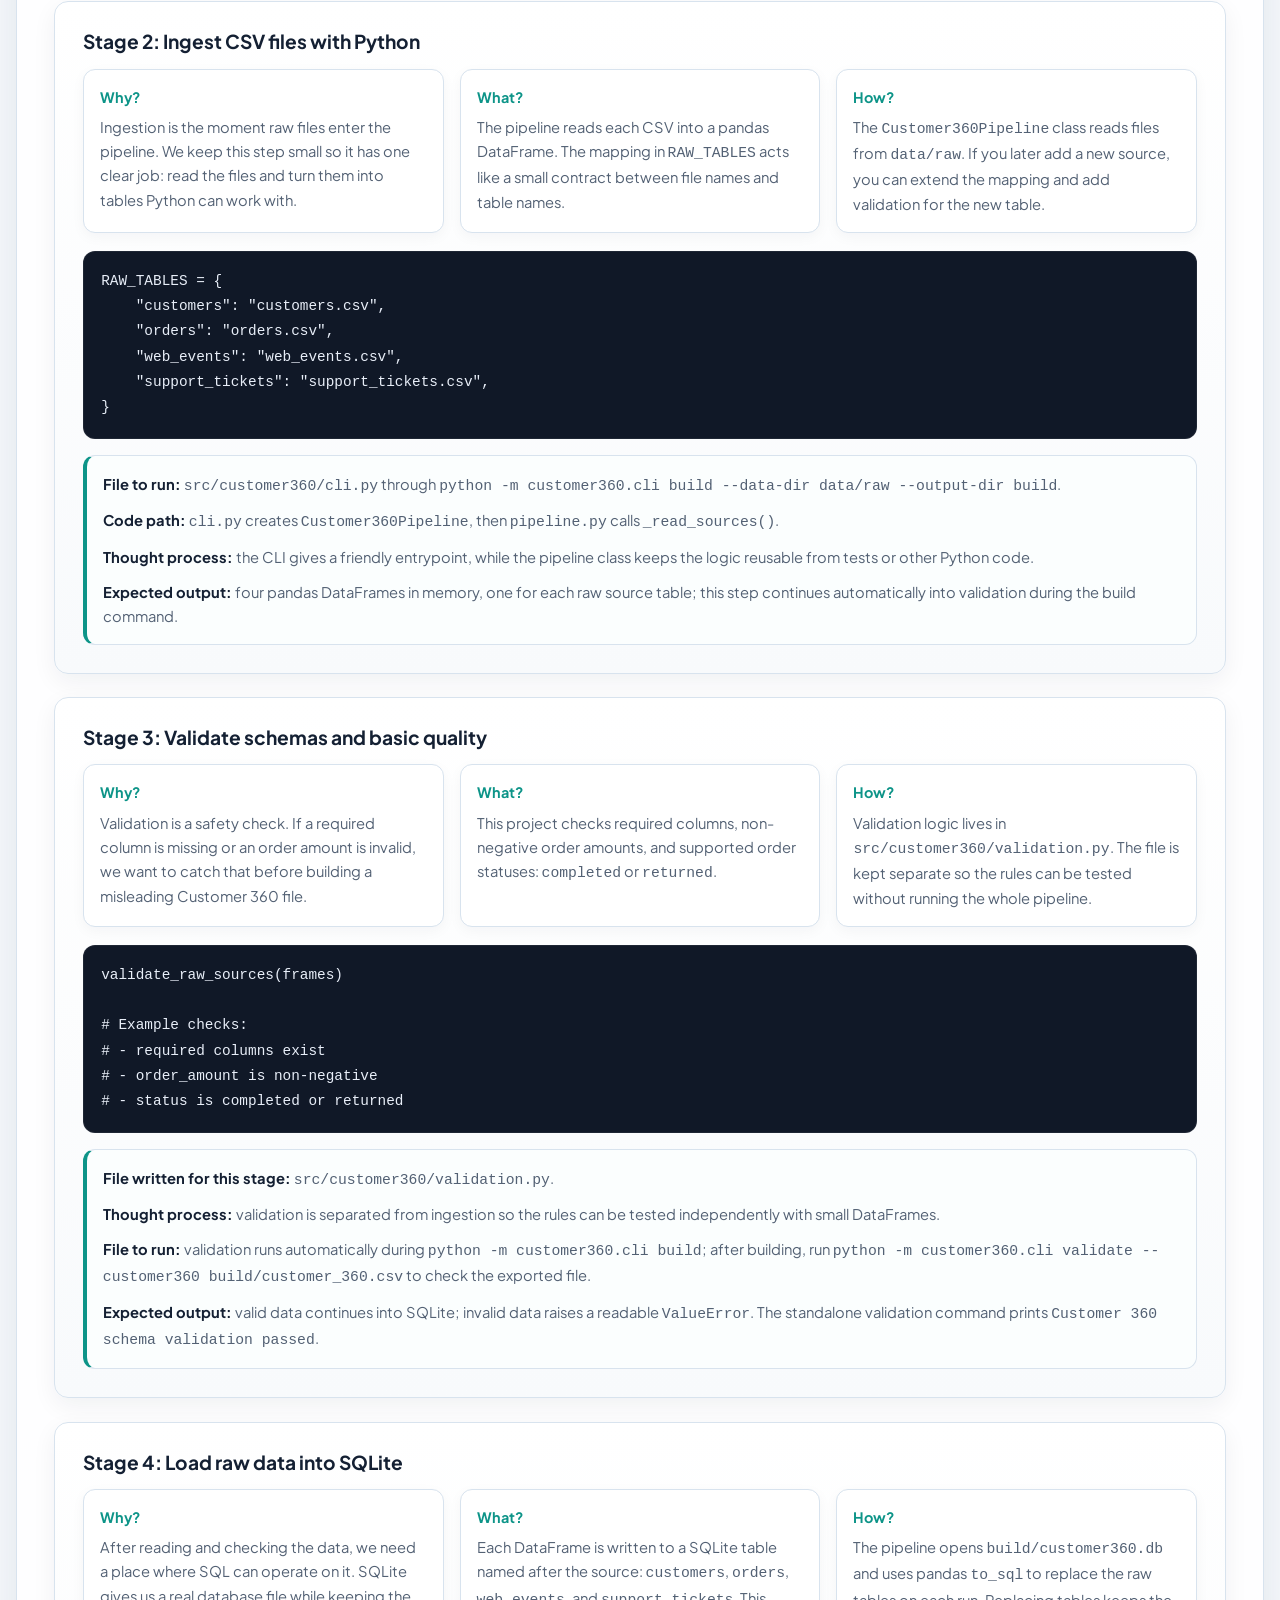
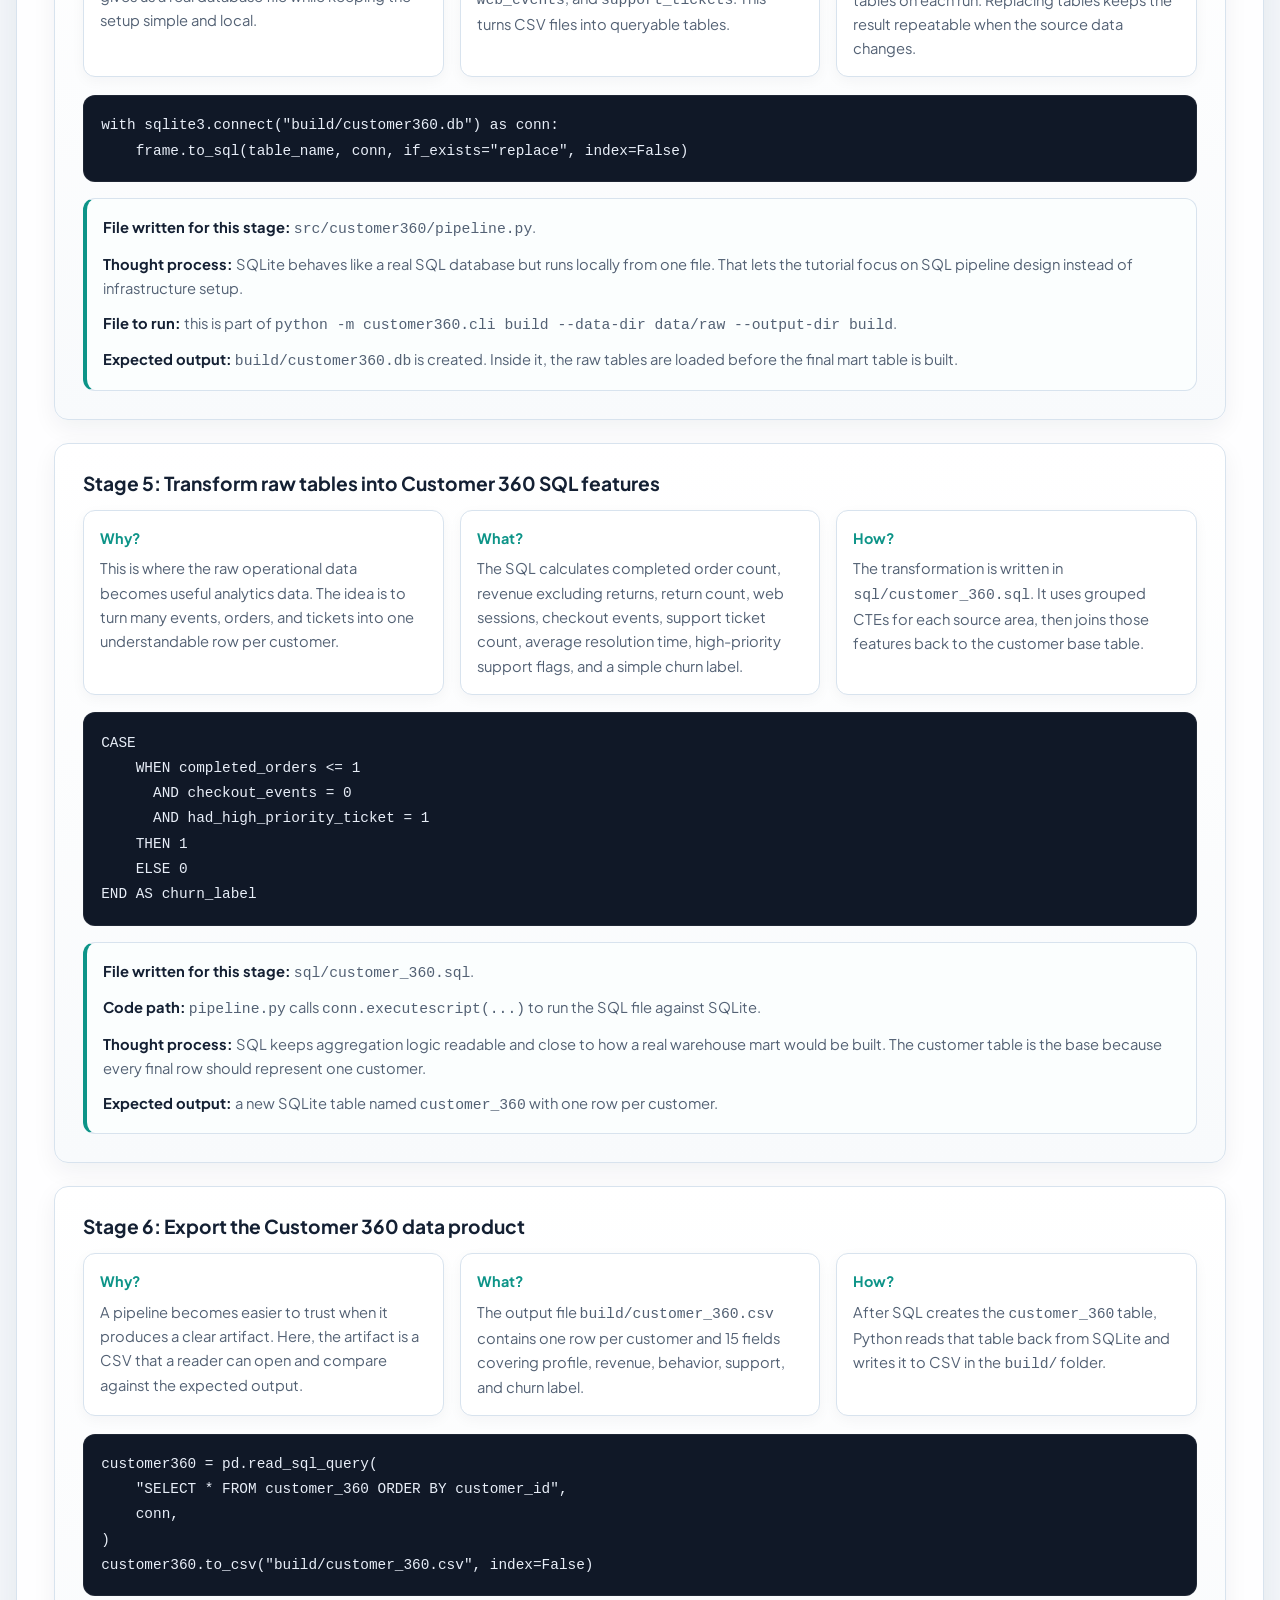
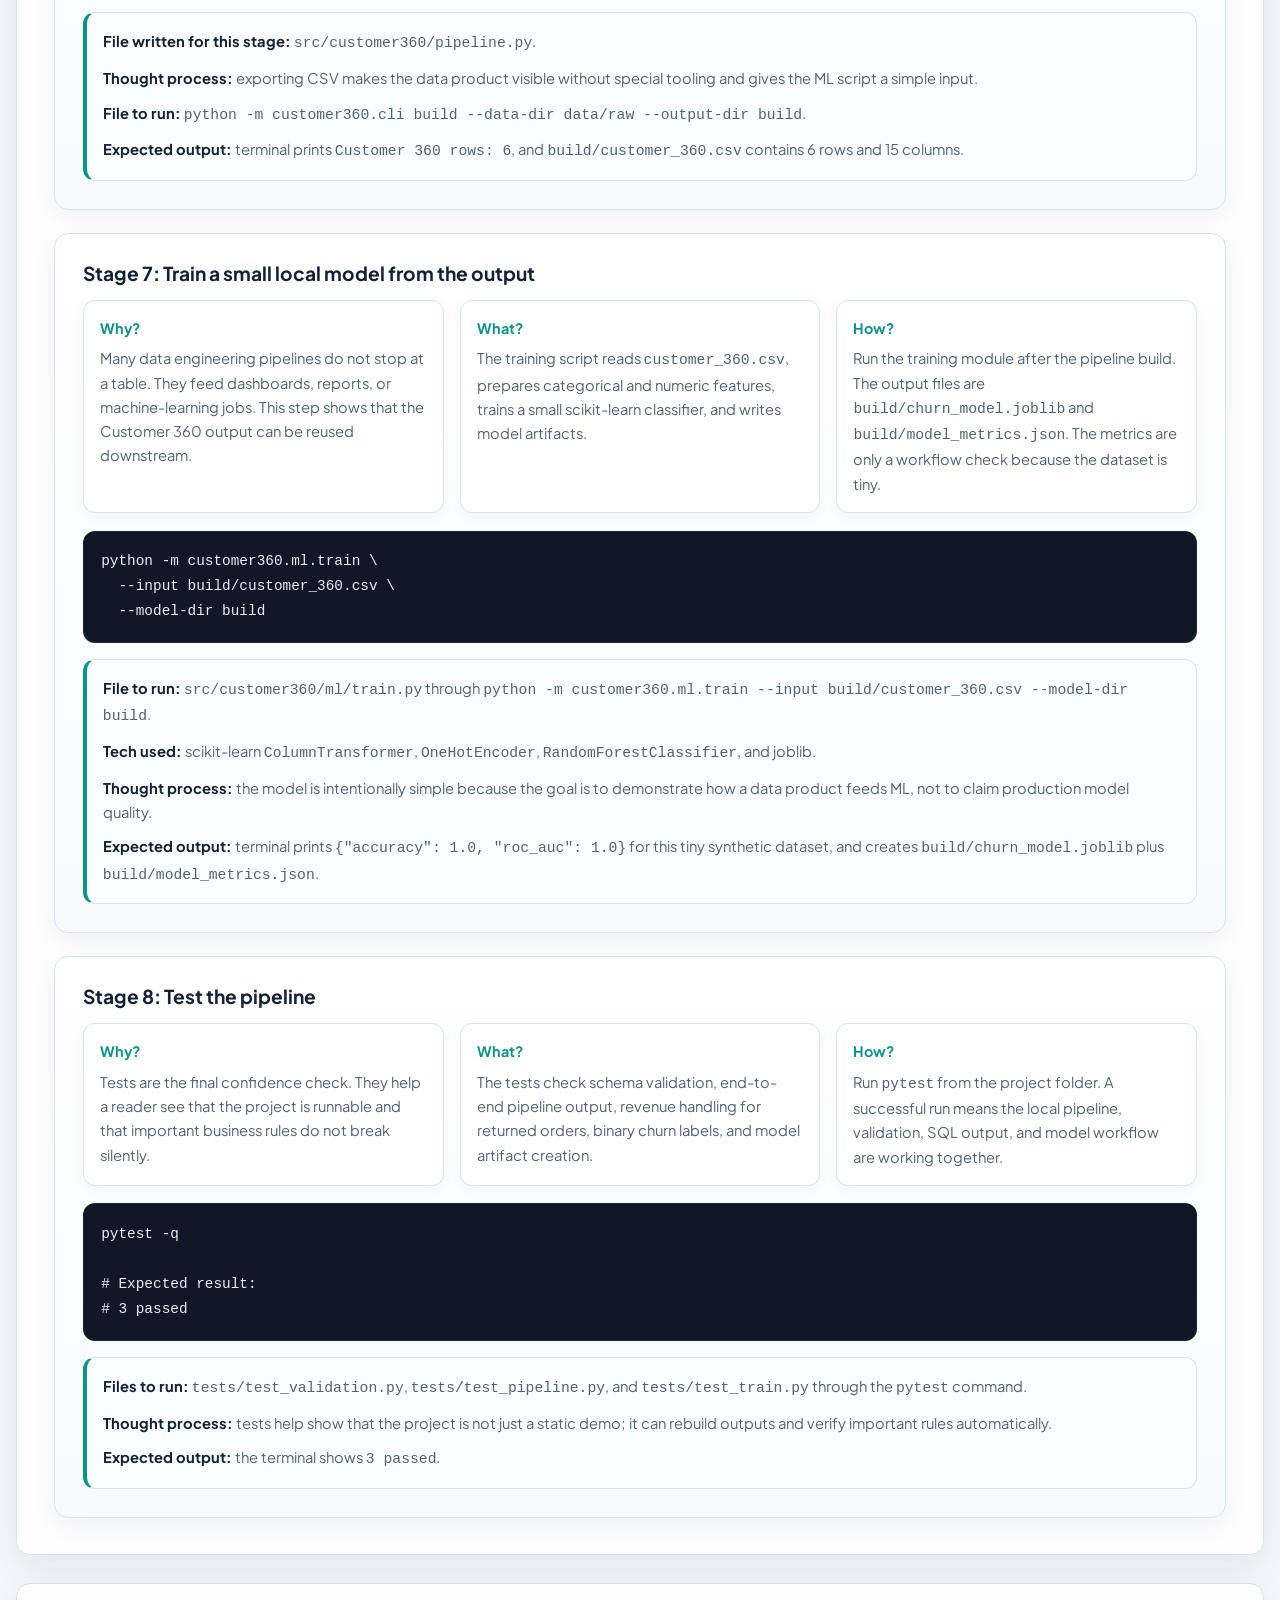
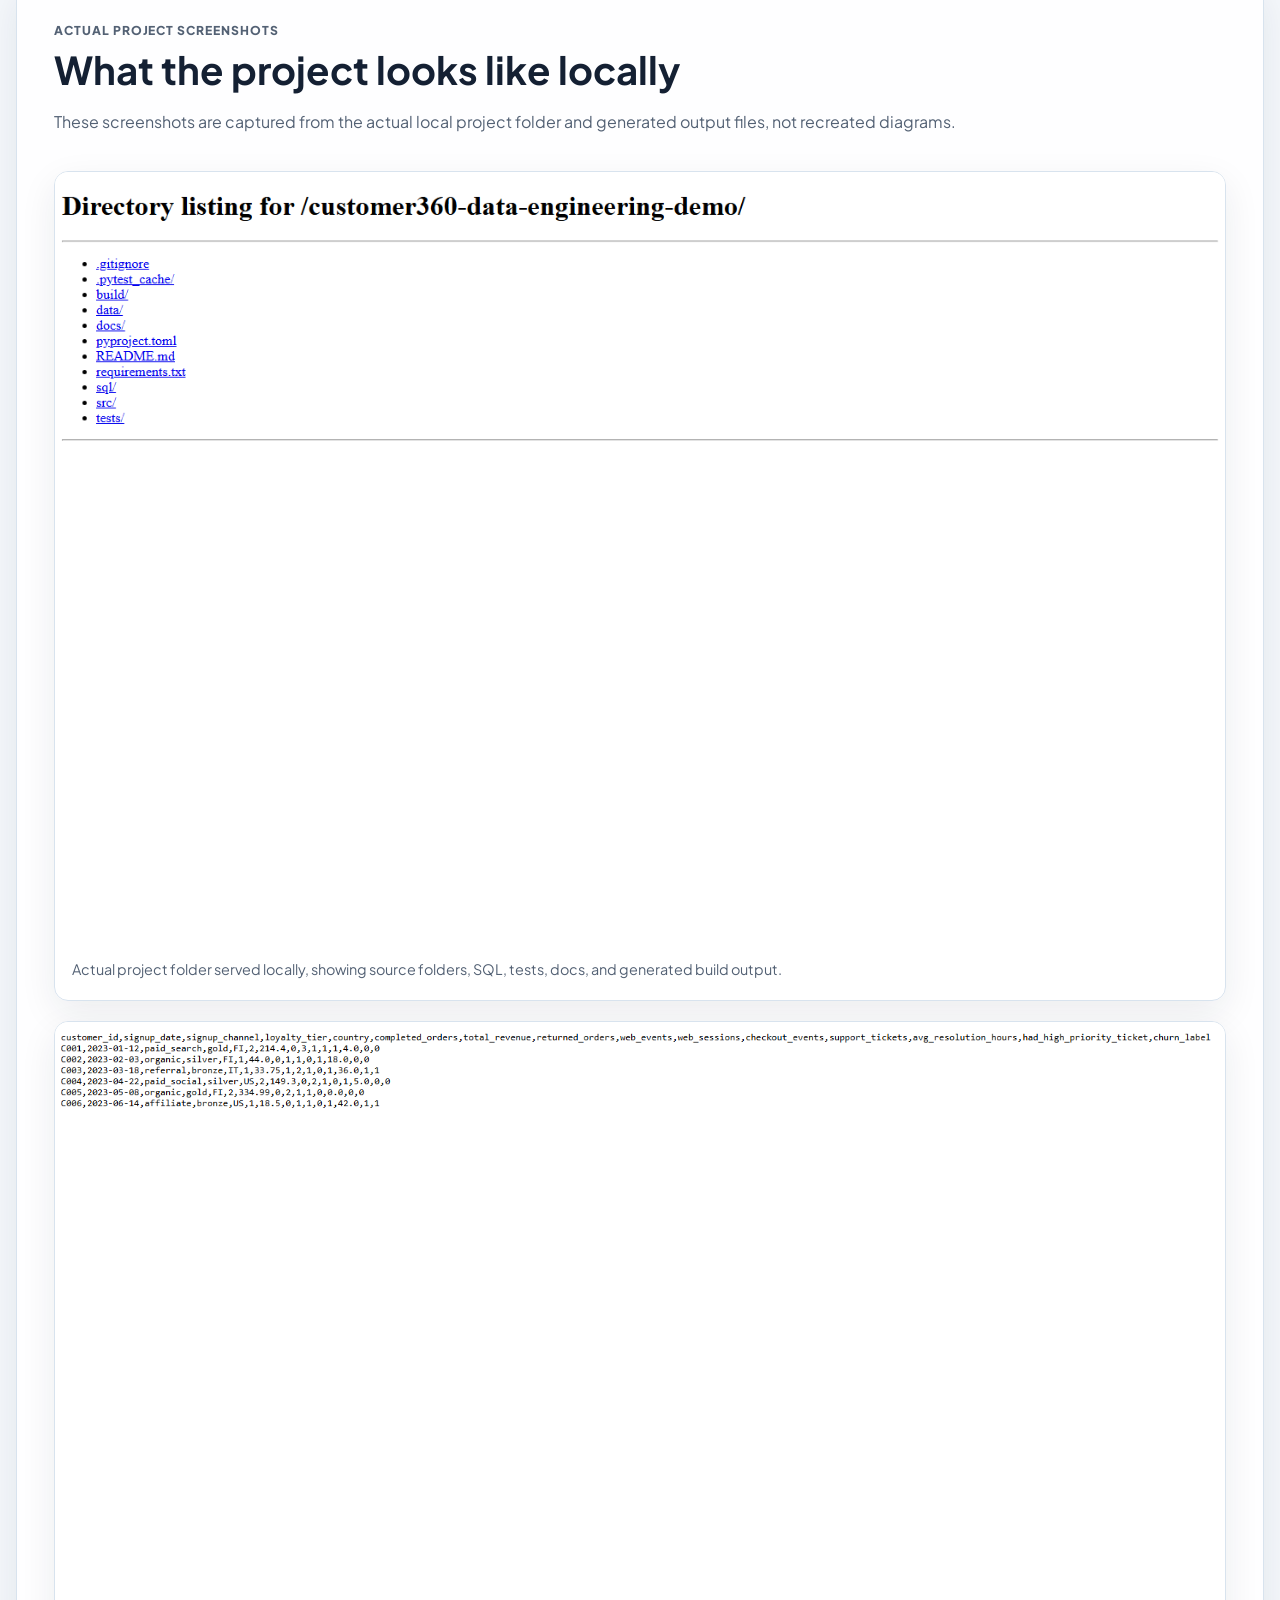
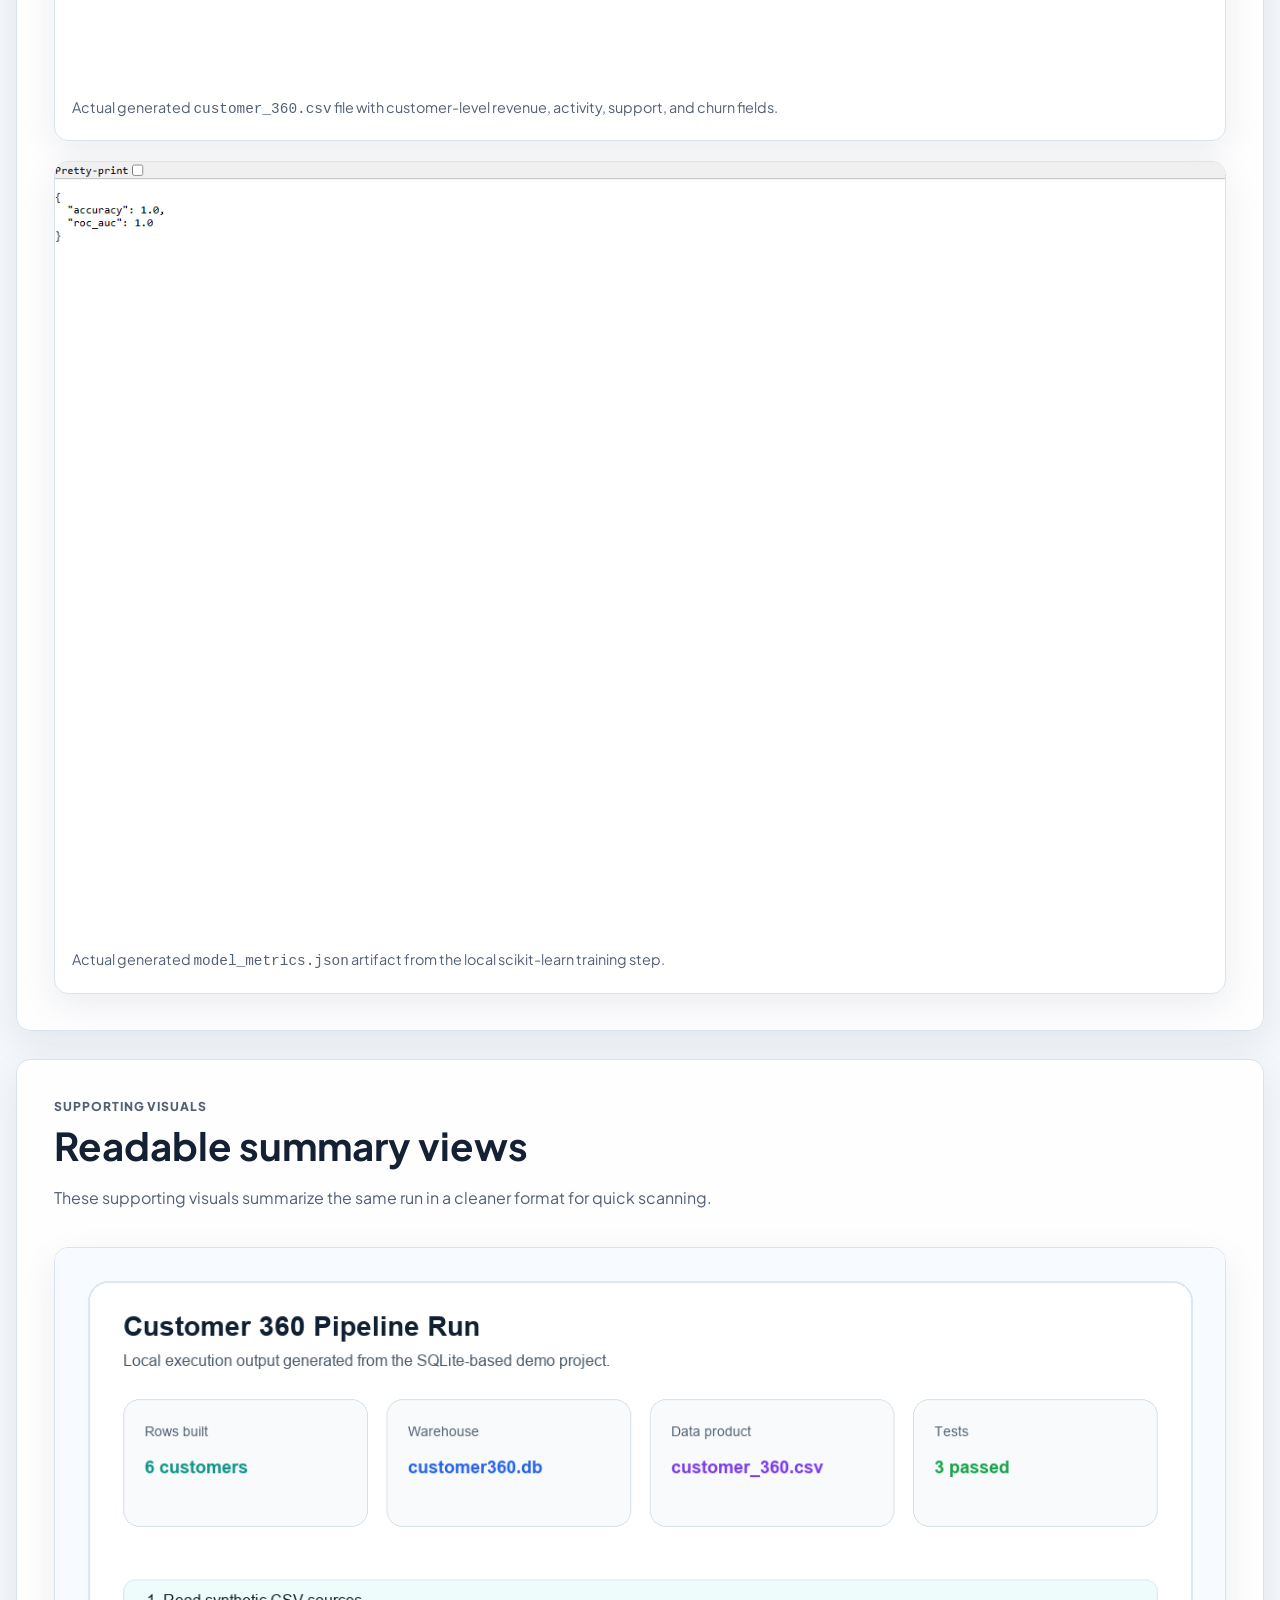
==== commit ff495a3d: "Improve Customer 360 workflow section" ====
--- a/projects/customer360/index.html
+++ b/projects/customer360/index.html
@@ -139,18 +139,55 @@
                     The workflow is deliberately small, but it follows the same mental model as larger data products: source ingestion, quality gates, warehouse loading, transformation, export, and downstream model use.
                 </p>
             </div>
-            <div class="flowchart" aria-label="Customer 360 workflow">
-                <div>Raw CSV sources</div>
-                <span></span>
-                <div>Schema validation</div>
-                <span></span>
-                <div>SQLite load</div>
-                <span></span>
-                <div>SQL aggregation</div>
-                <span></span>
-                <div>Customer 360 CSV</div>
-                <span></span>
-                <div>Local churn model</div>
+            <div class="workflow-map" aria-label="Customer 360 workflow">
+                <article class="workflow-step">
+                    <span class="step-number">01</span>
+                    <div>
+                        <h3>Raw CSV sources</h3>
+                        <p>The project starts with four small synthetic CSV files in <code>data/raw/</code>: customers, orders, web events, and support tickets.</p>
+                        <small>Input: <code>data/raw/*.csv</code></small>
+                    </div>
+                </article>
+                <article class="workflow-step">
+                    <span class="step-number">02</span>
+                    <div>
+                        <h3>Schema validation</h3>
+                        <p>Python checks that each source has the expected columns and usable values before anything is loaded into the database.</p>
+                        <small>File: <code>src/customer360/validation.py</code></small>
+                    </div>
+                </article>
+                <article class="workflow-step">
+                    <span class="step-number">03</span>
+                    <div>
+                        <h3>SQLite load</h3>
+                        <p>Validated pandas DataFrames are written into local SQLite tables so the transformation can be done with plain SQL.</p>
+                        <small>Output: <code>build/customer360.db</code></small>
+                    </div>
+                </article>
+                <article class="workflow-step">
+                    <span class="step-number">04</span>
+                    <div>
+                        <h3>SQL aggregation</h3>
+                        <p>The SQL layer joins customer, order, web, and support data into one row per customer with useful business features.</p>
+                        <small>File: <code>sql/customer_360.sql</code></small>
+                    </div>
+                </article>
+                <article class="workflow-step">
+                    <span class="step-number">05</span>
+                    <div>
+                        <h3>Customer 360 CSV</h3>
+                        <p>The final data product is exported as a CSV that can be opened, reviewed, reused, or shared with another workflow.</p>
+                        <small>Output: <code>build/customer_360.csv</code></small>
+                    </div>
+                </article>
+                <article class="workflow-step">
+                    <span class="step-number">06</span>
+                    <div>
+                        <h3>Local churn model</h3>
+                        <p>A small scikit-learn model uses the Customer 360 output to demonstrate how a data product can feed machine learning.</p>
+                        <small>Outputs: <code>churn_model.joblib</code>, <code>model_metrics.json</code></small>
+                    </div>
+                </article>
             </div>
         </section>
 
--- a/assets/css/customer360-project.css
+++ b/assets/css/customer360-project.css
@@ -174,26 +174,65 @@
 td { color: var(--muted); }
 td:first-child { color: var(--text); font-weight: 700; }
 
-.flowchart {
-    display: grid;
-    grid-template-columns: repeat(6, minmax(120px, 1fr));
-    gap: 0.85rem;
-    align-items: center;
-    margin-top: 1rem;
-}
-.flowchart div {
-    min-height: 104px;
+.workflow-map {
+    display: grid;
+    grid-template-columns: repeat(2, minmax(0, 1fr));
+    gap: 1rem;
+    margin-top: 1.25rem;
+    counter-reset: workflow;
+}
+.workflow-step {
+    position: relative;
+    display: grid;
+    grid-template-columns: 58px 1fr;
+    gap: 1rem;
+    min-height: 178px;
+    padding: 1.25rem;
+    border: 1px solid var(--border);
+    border-radius: 12px;
+    background: #ffffff;
+    box-shadow: var(--shadow-soft);
+}
+.workflow-step::after {
+    content: "";
+    position: absolute;
+    right: 1.25rem;
+    bottom: -0.62rem;
+    width: 1.25rem;
+    height: 1.25rem;
+    border-right: 2px solid #14b8a6;
+    border-bottom: 2px solid #14b8a6;
+    transform: rotate(45deg);
+    background: #ffffff;
+}
+.workflow-step:nth-child(2n)::after,
+.workflow-step:last-child::after {
+    display: none;
+}
+.step-number {
     display: grid;
     place-items: center;
-    padding: 1rem;
-    text-align: center;
-    border: 1px solid var(--border);
-    border-radius: 12px;
-    background: var(--soft-teal);
+    width: 48px;
+    height: 48px;
+    border-radius: 50%;
+    background: #0f766e;
+    color: #ffffff;
+    font-size: 0.88rem;
+    font-weight: 900;
+}
+.workflow-step h3 {
+    margin: 0 0 0.45rem;
+    font-size: 1.05rem;
+}
+.workflow-step p {
+    margin: 0;
+    color: var(--muted);
+}
+.workflow-step small {
+    display: block;
+    margin-top: 0.85rem;
+    color: #0f766e;
     font-weight: 800;
-}
-.flowchart span {
-    display: none;
 }
 
 .stage-layout {
@@ -358,13 +397,18 @@
 @media (max-width: 900px) {
     .hero-grid, .stage-layout { grid-template-columns: 1fr; }
     .stat-grid, .finding-grid, .assumption-grid { grid-template-columns: repeat(2, 1fr); }
-    .flowchart { grid-template-columns: repeat(2, 1fr); }
+    .workflow-map { grid-template-columns: 1fr; }
+    .workflow-step::after { display: none; }
     .why-what-how { grid-template-columns: 1fr; }
     .code-map { grid-template-columns: 1fr; }
 }
 
 @media (max-width: 620px) {
     .top-nav { justify-content: flex-start; }
-    .stat-grid, .finding-grid, .assumption-grid, .flowchart { grid-template-columns: 1fr; }
+    .stat-grid, .finding-grid, .assumption-grid, .workflow-map { grid-template-columns: 1fr; }
+    .workflow-step {
+        grid-template-columns: 1fr;
+        min-height: auto;
+    }
     footer { flex-direction: column; }
 }
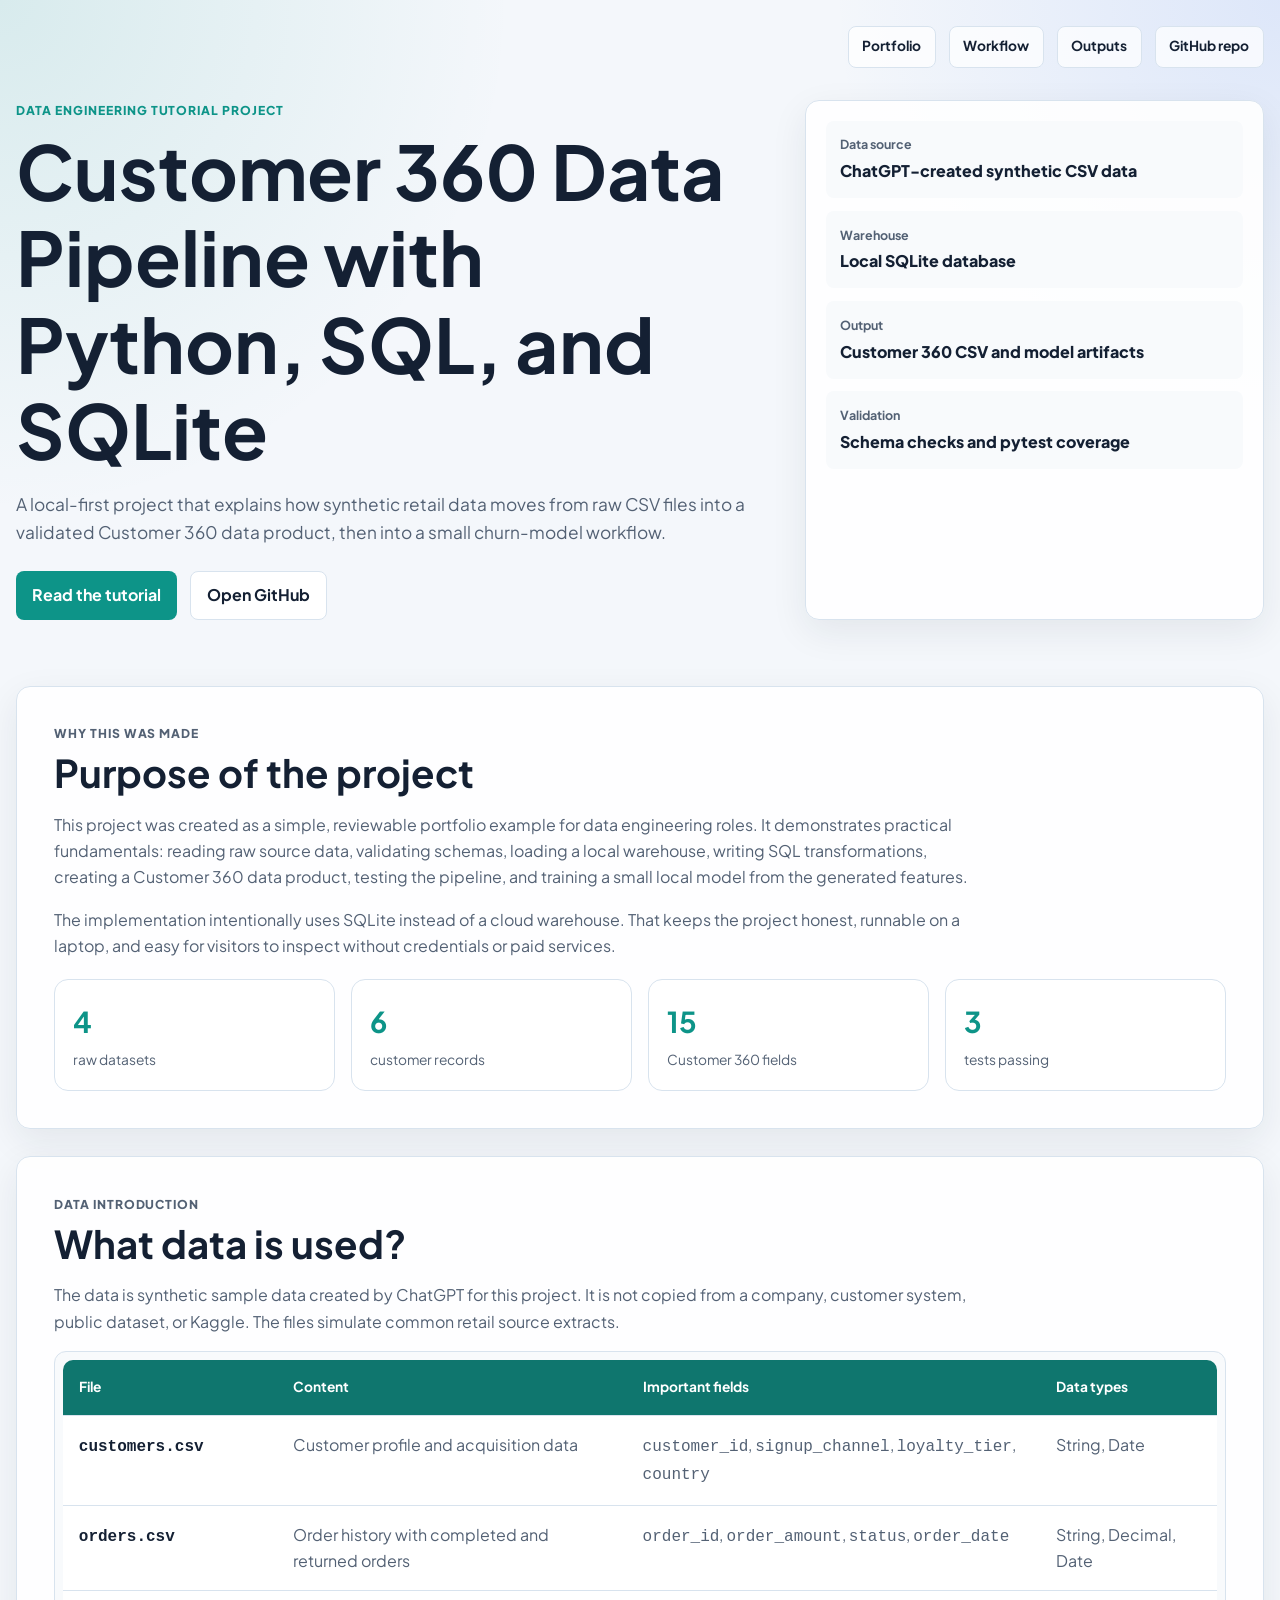
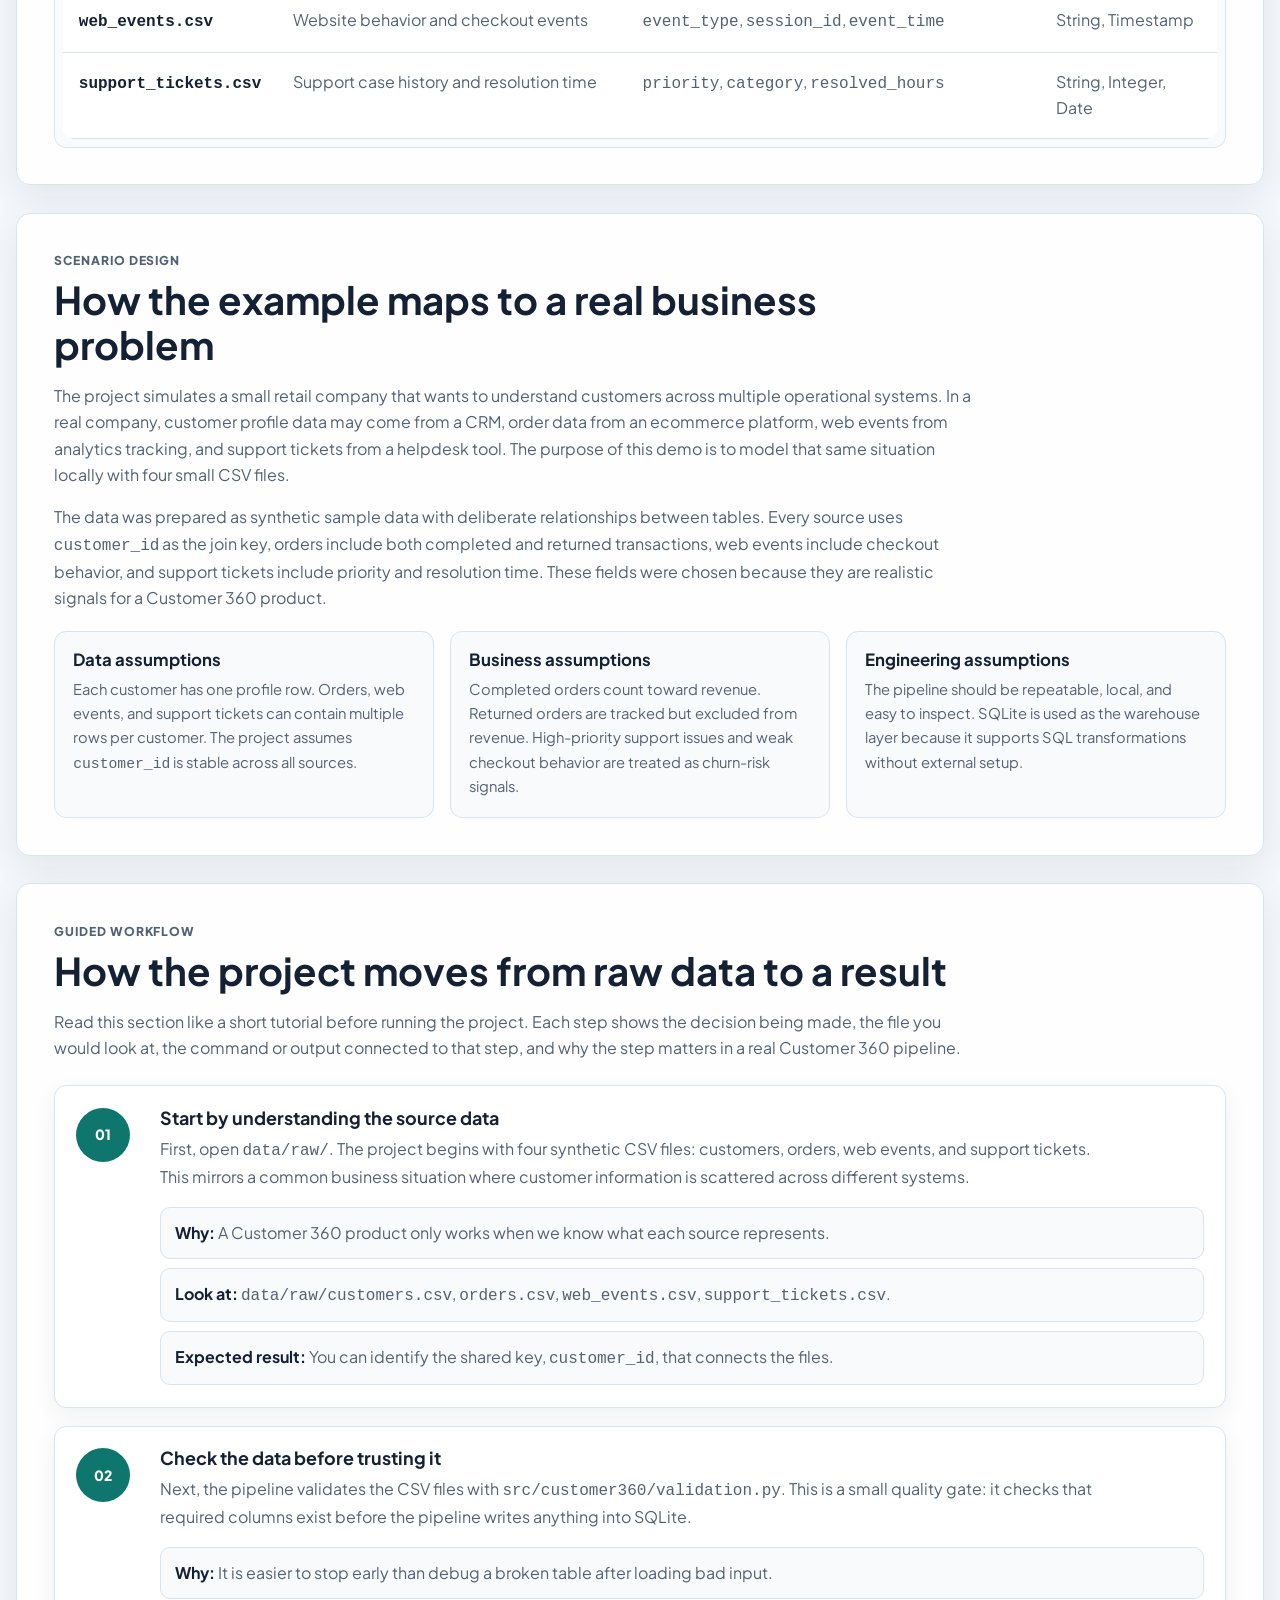
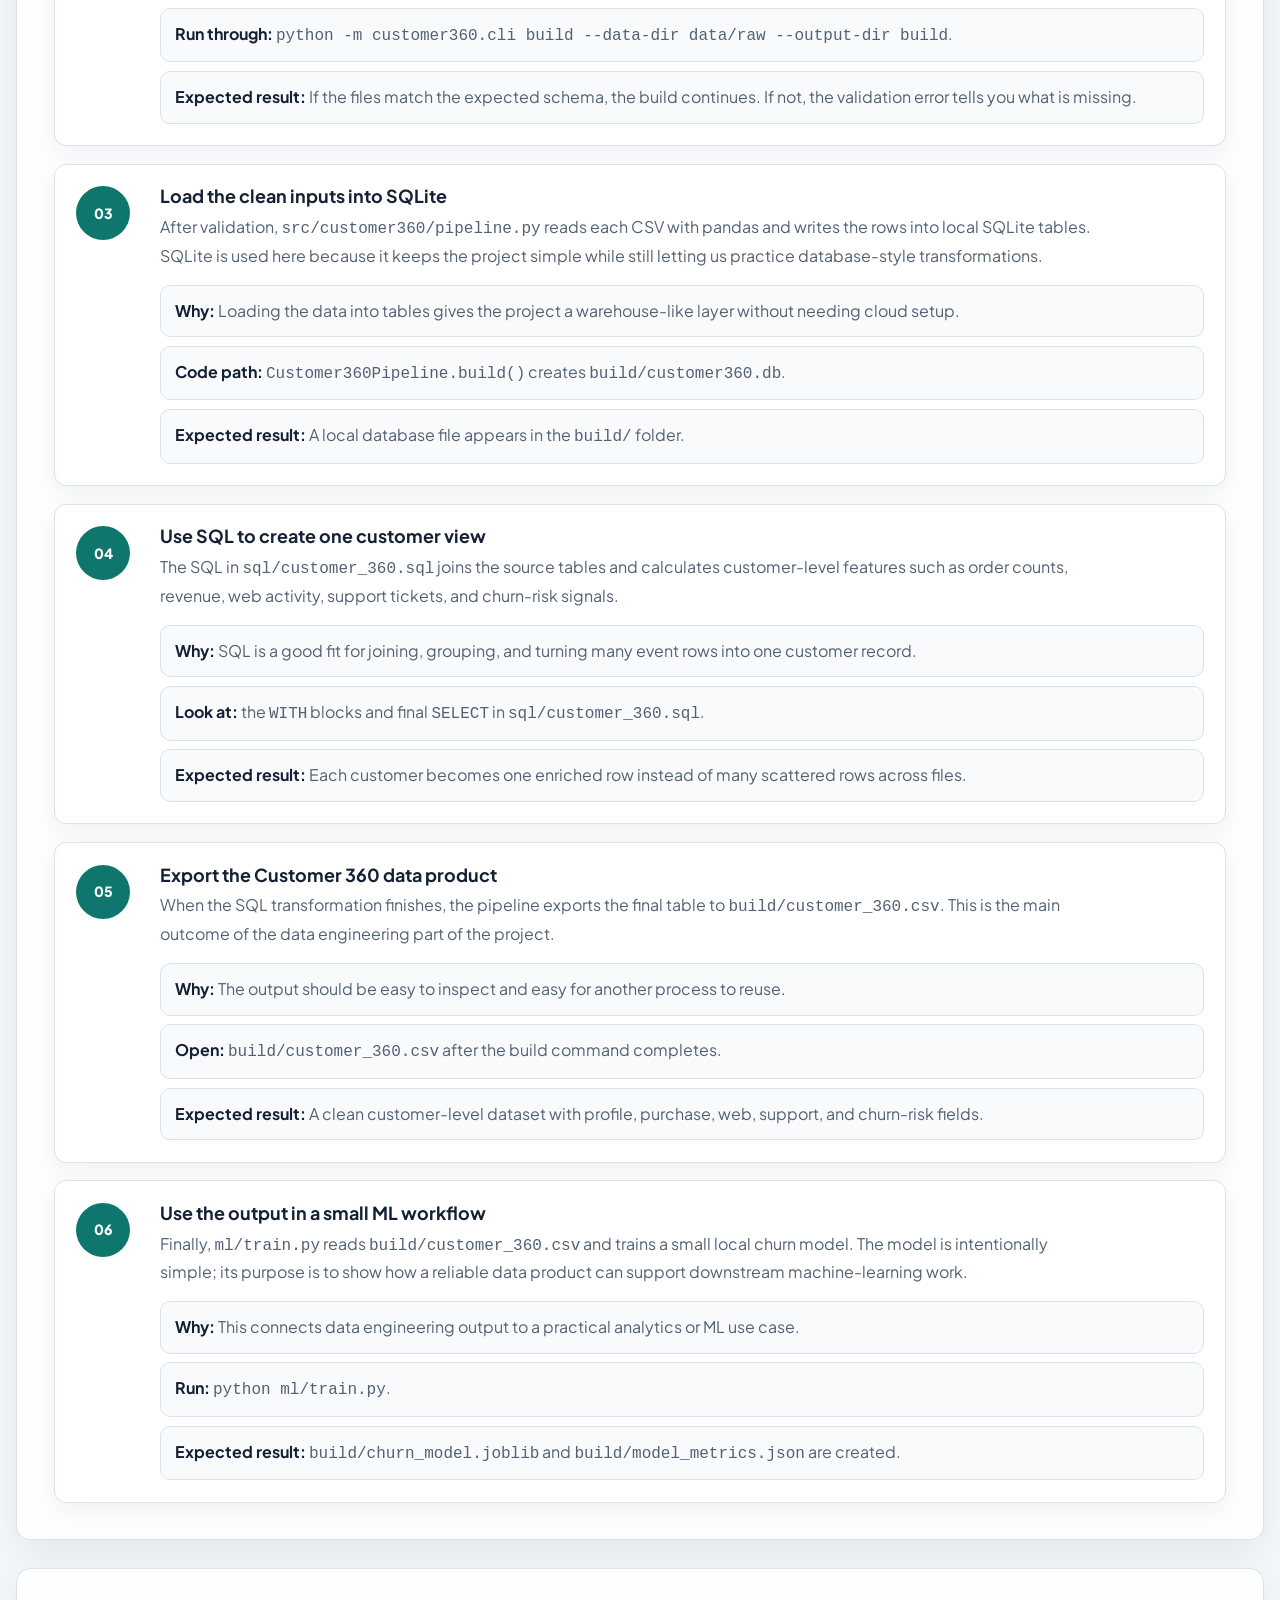
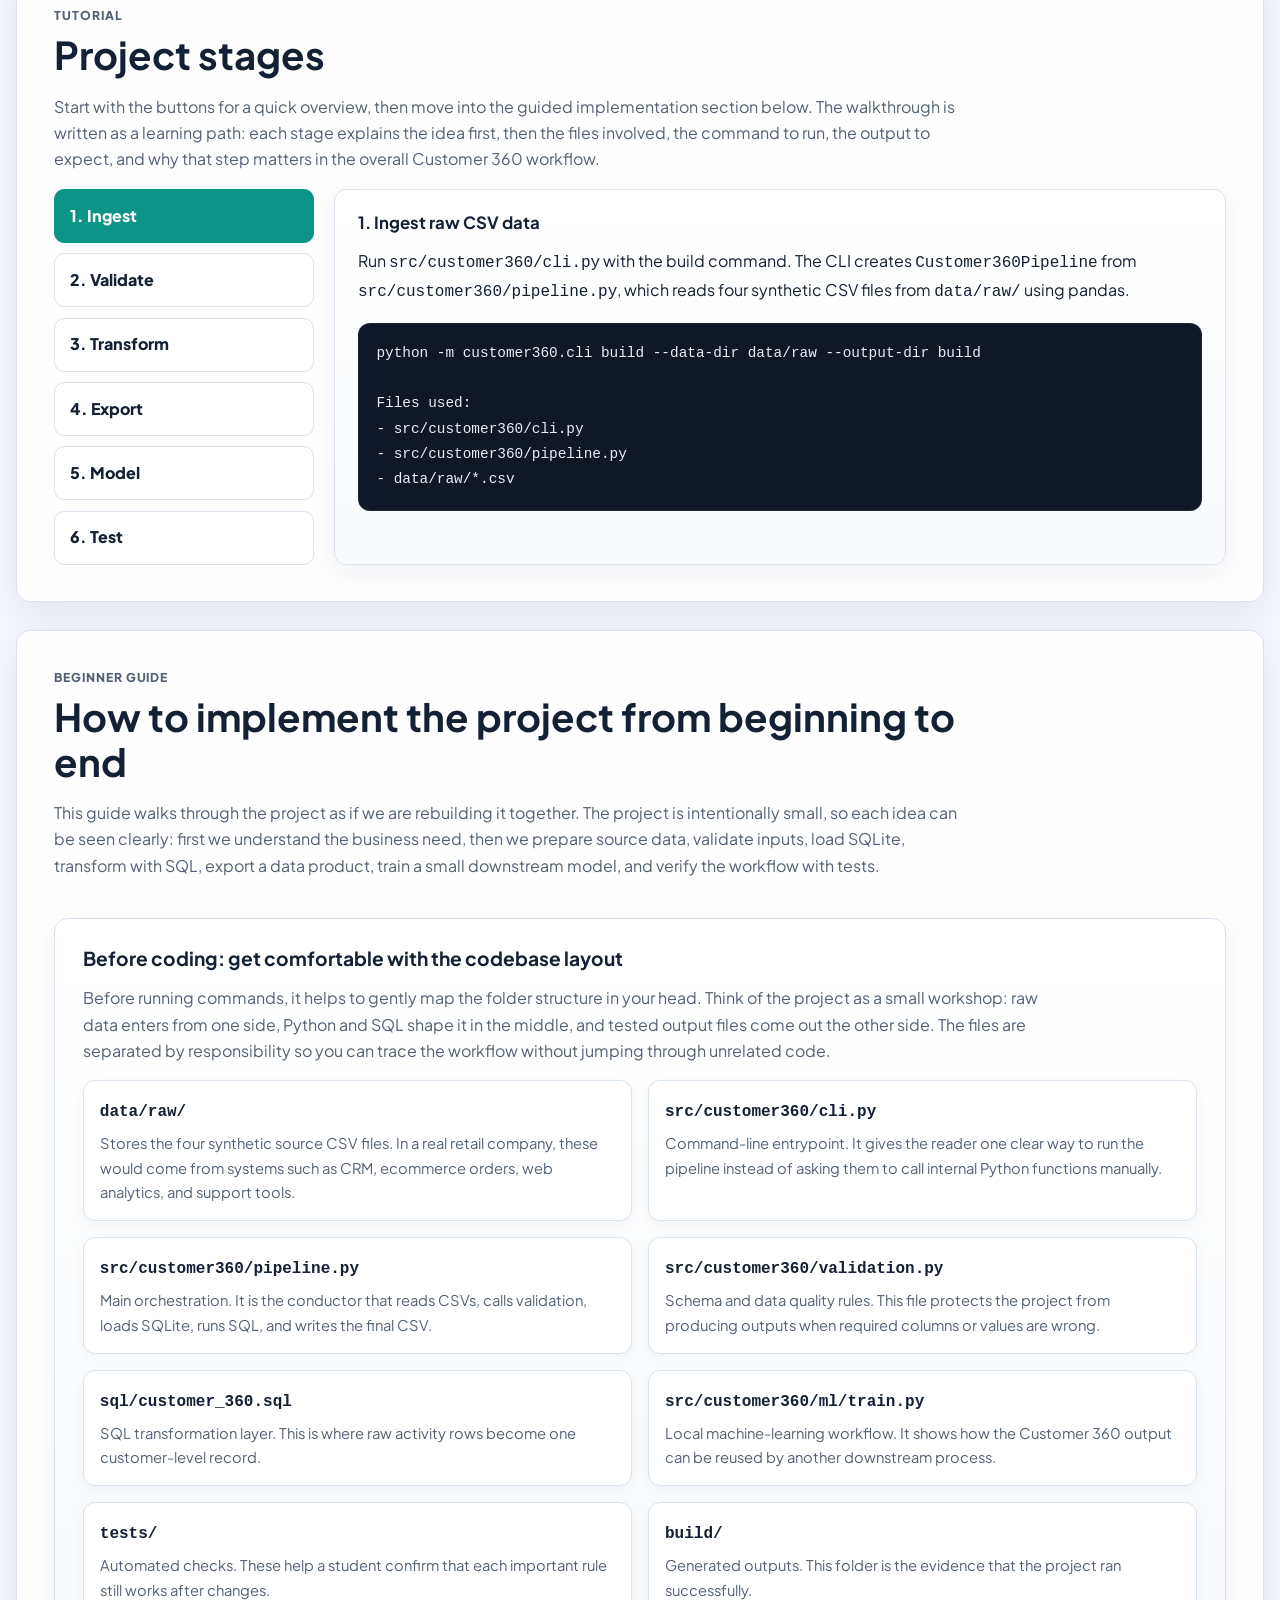
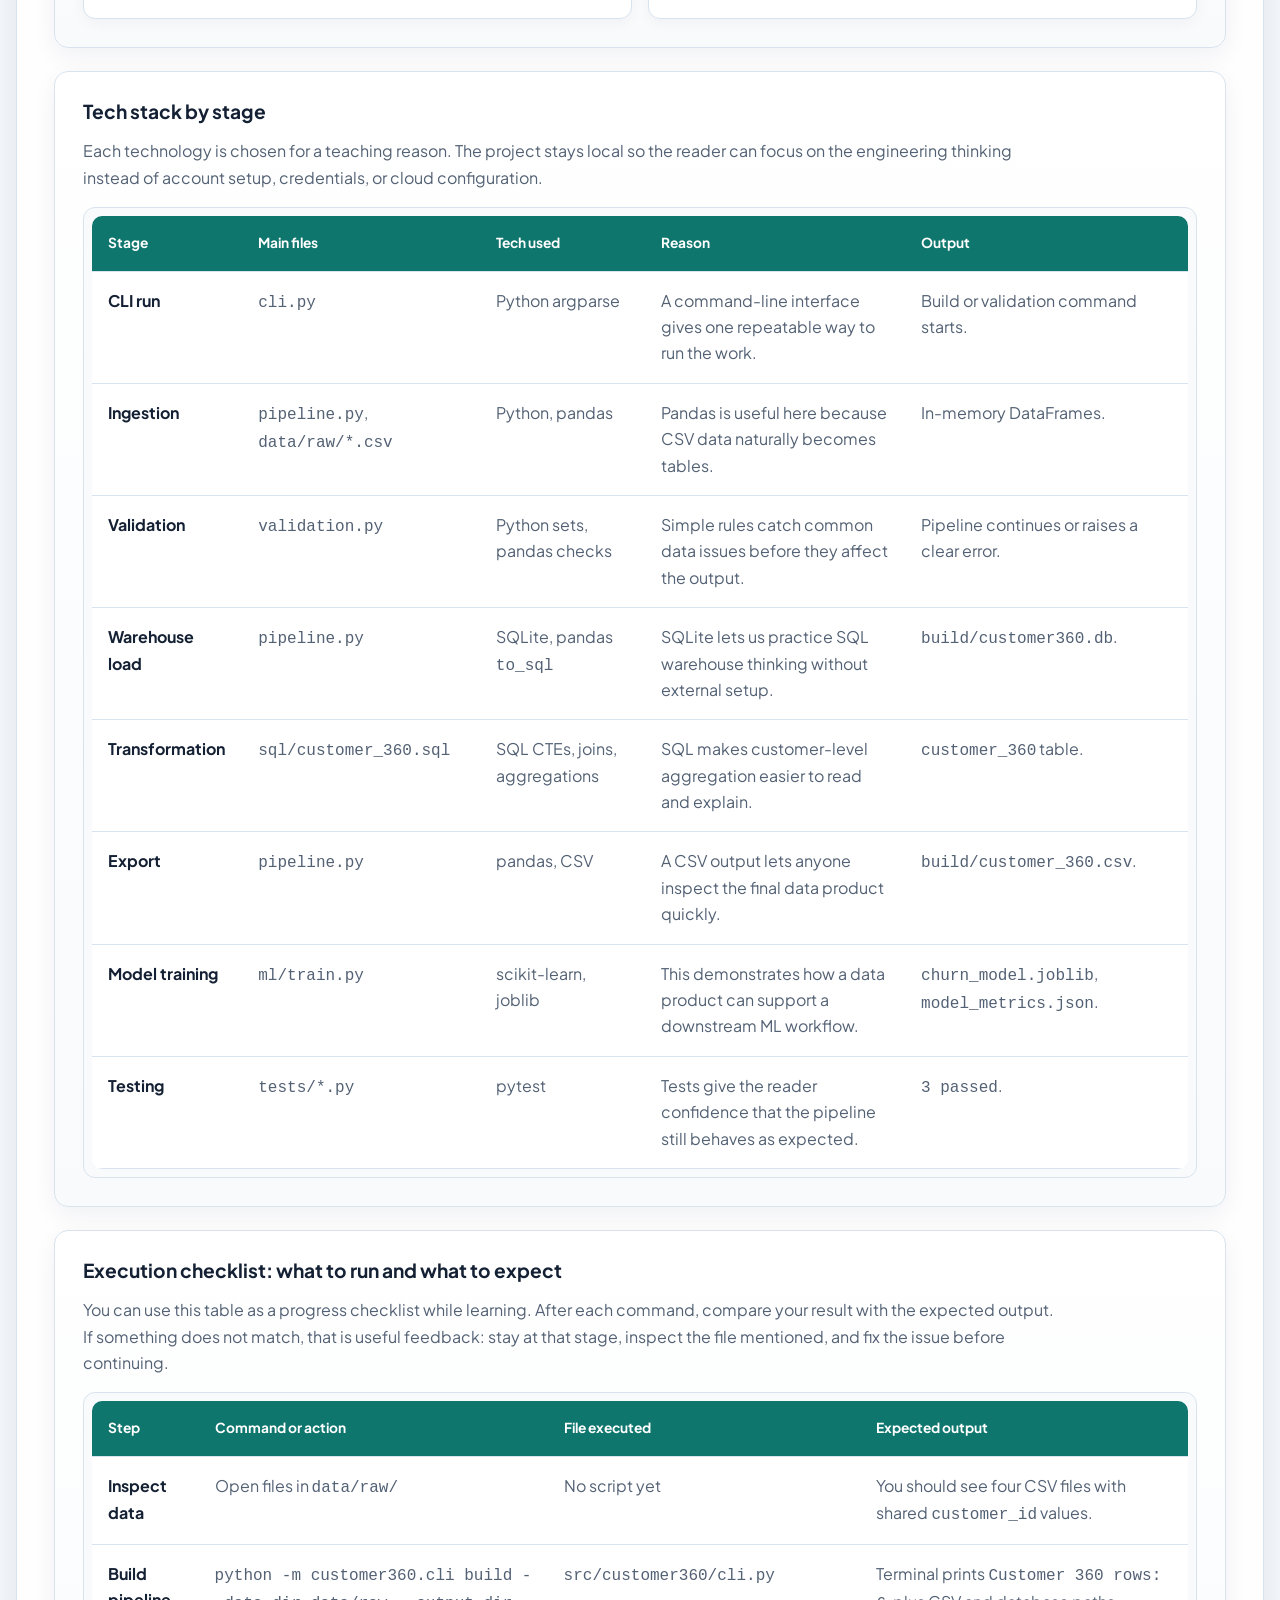
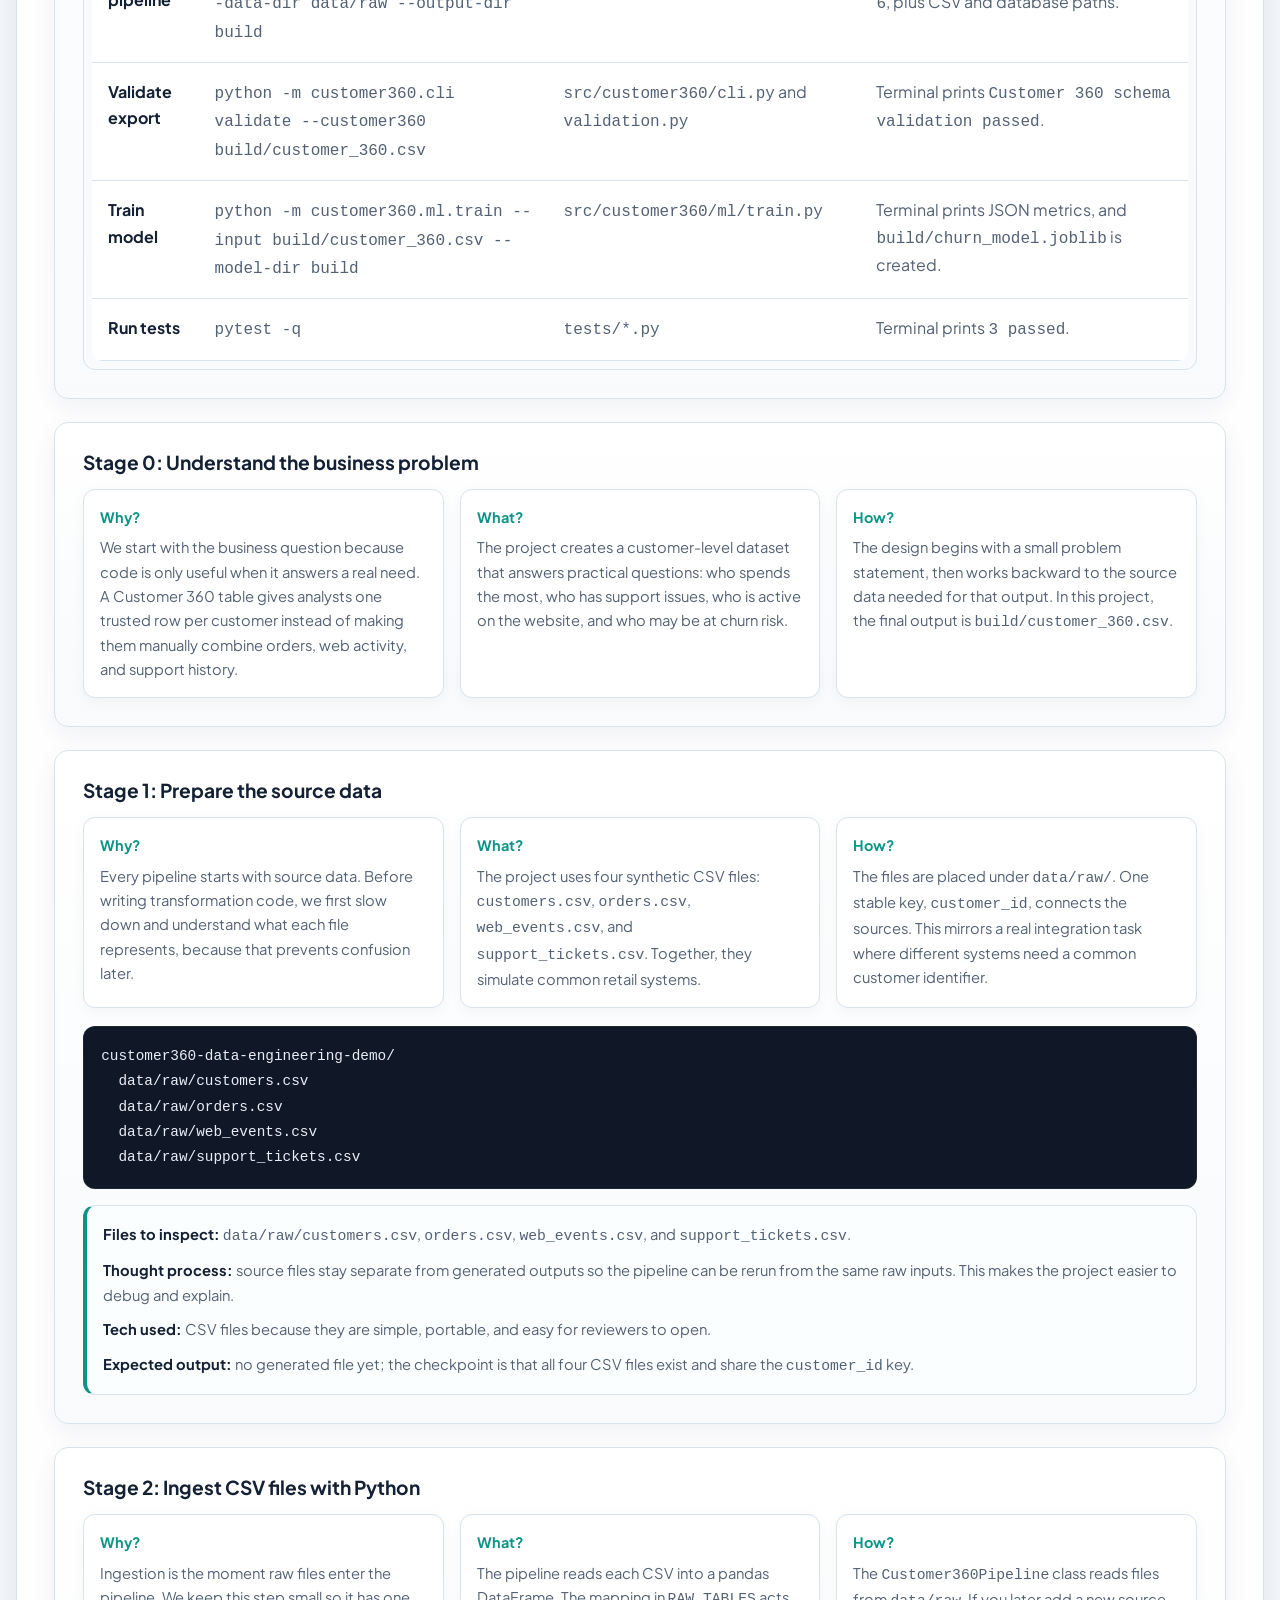
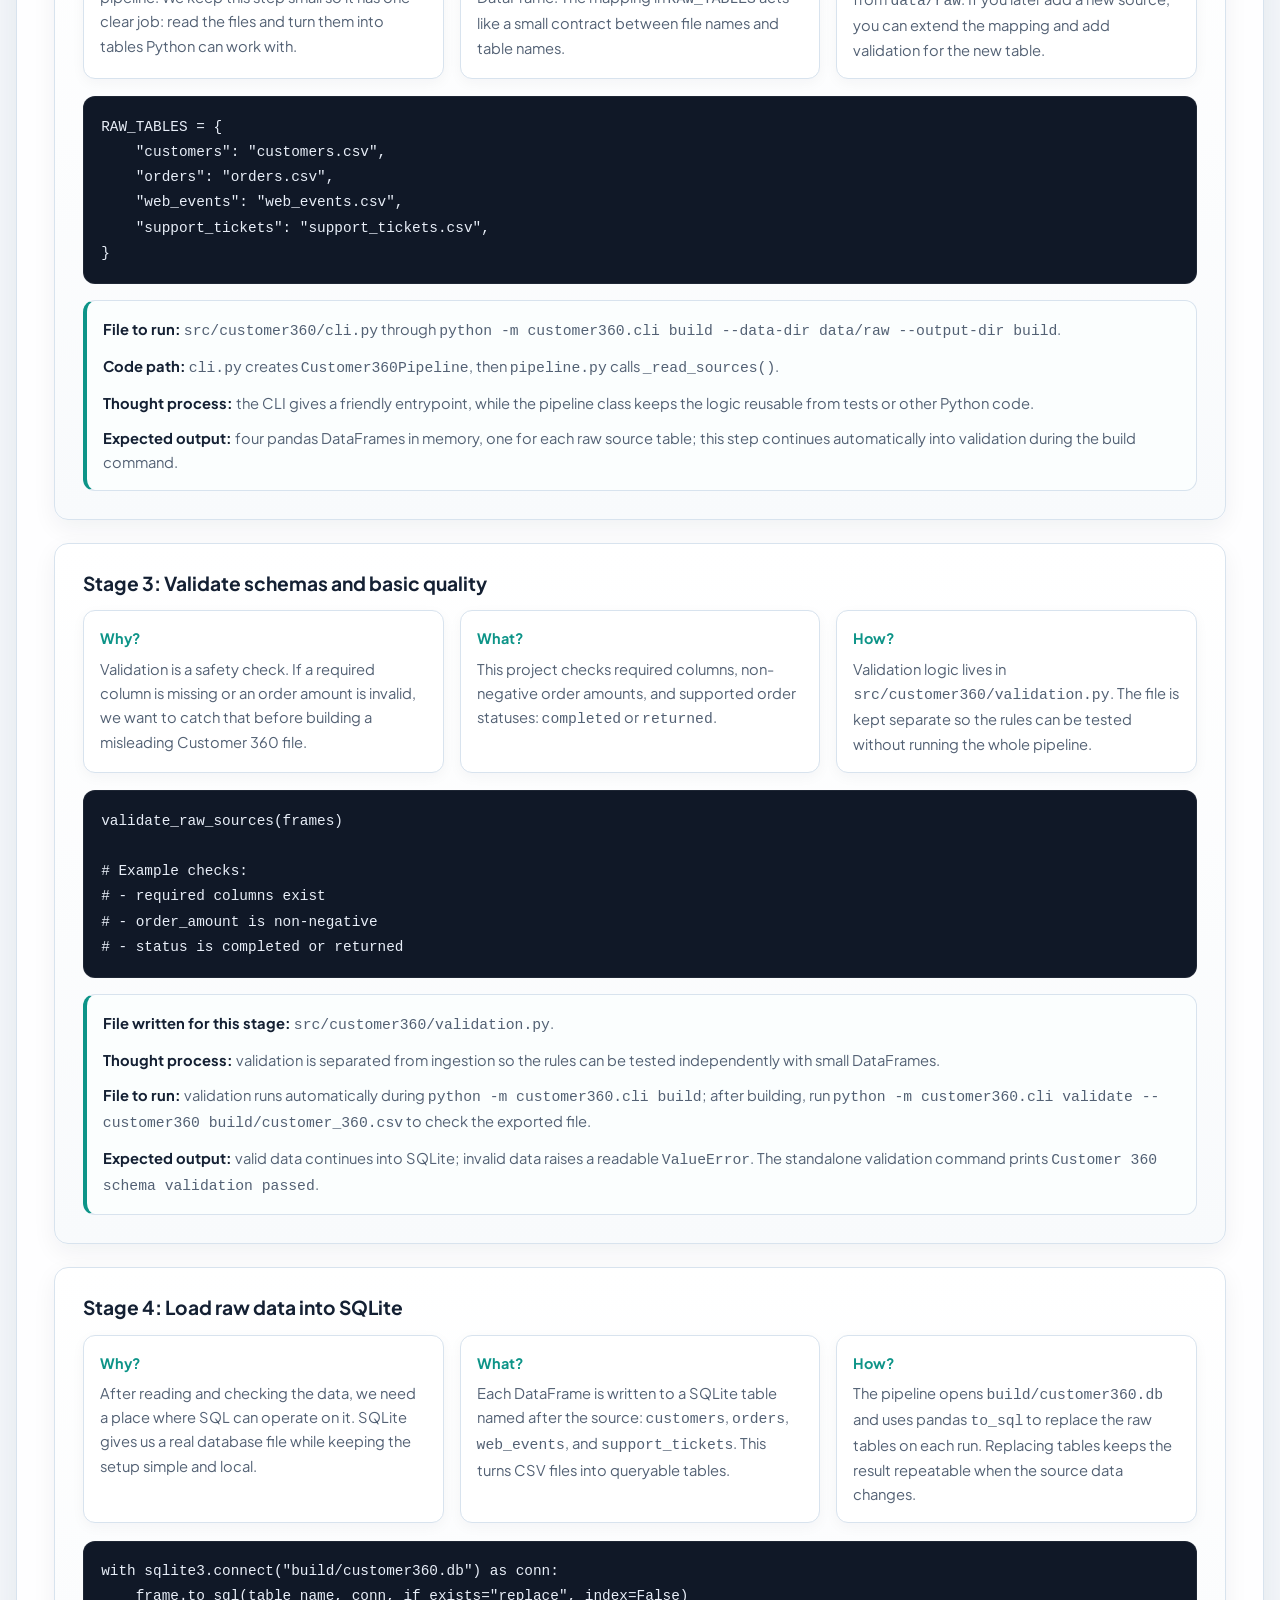
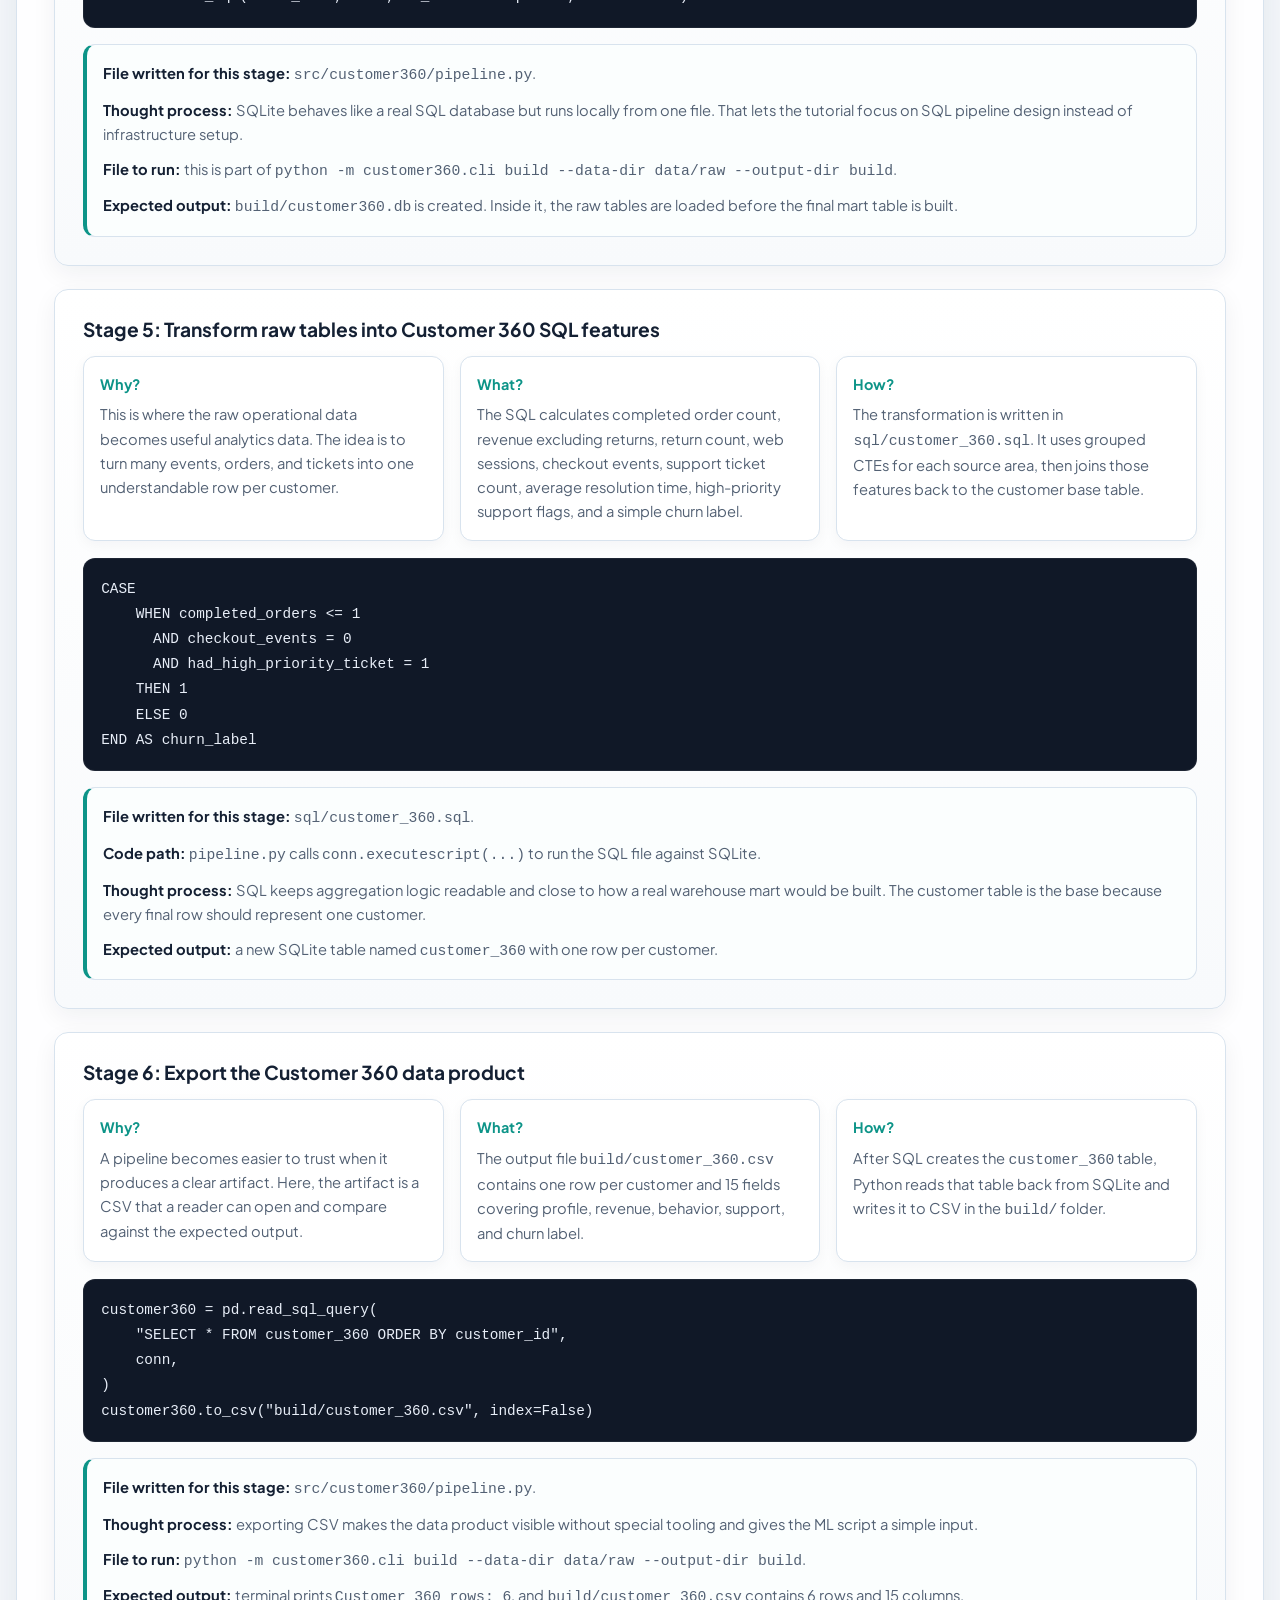
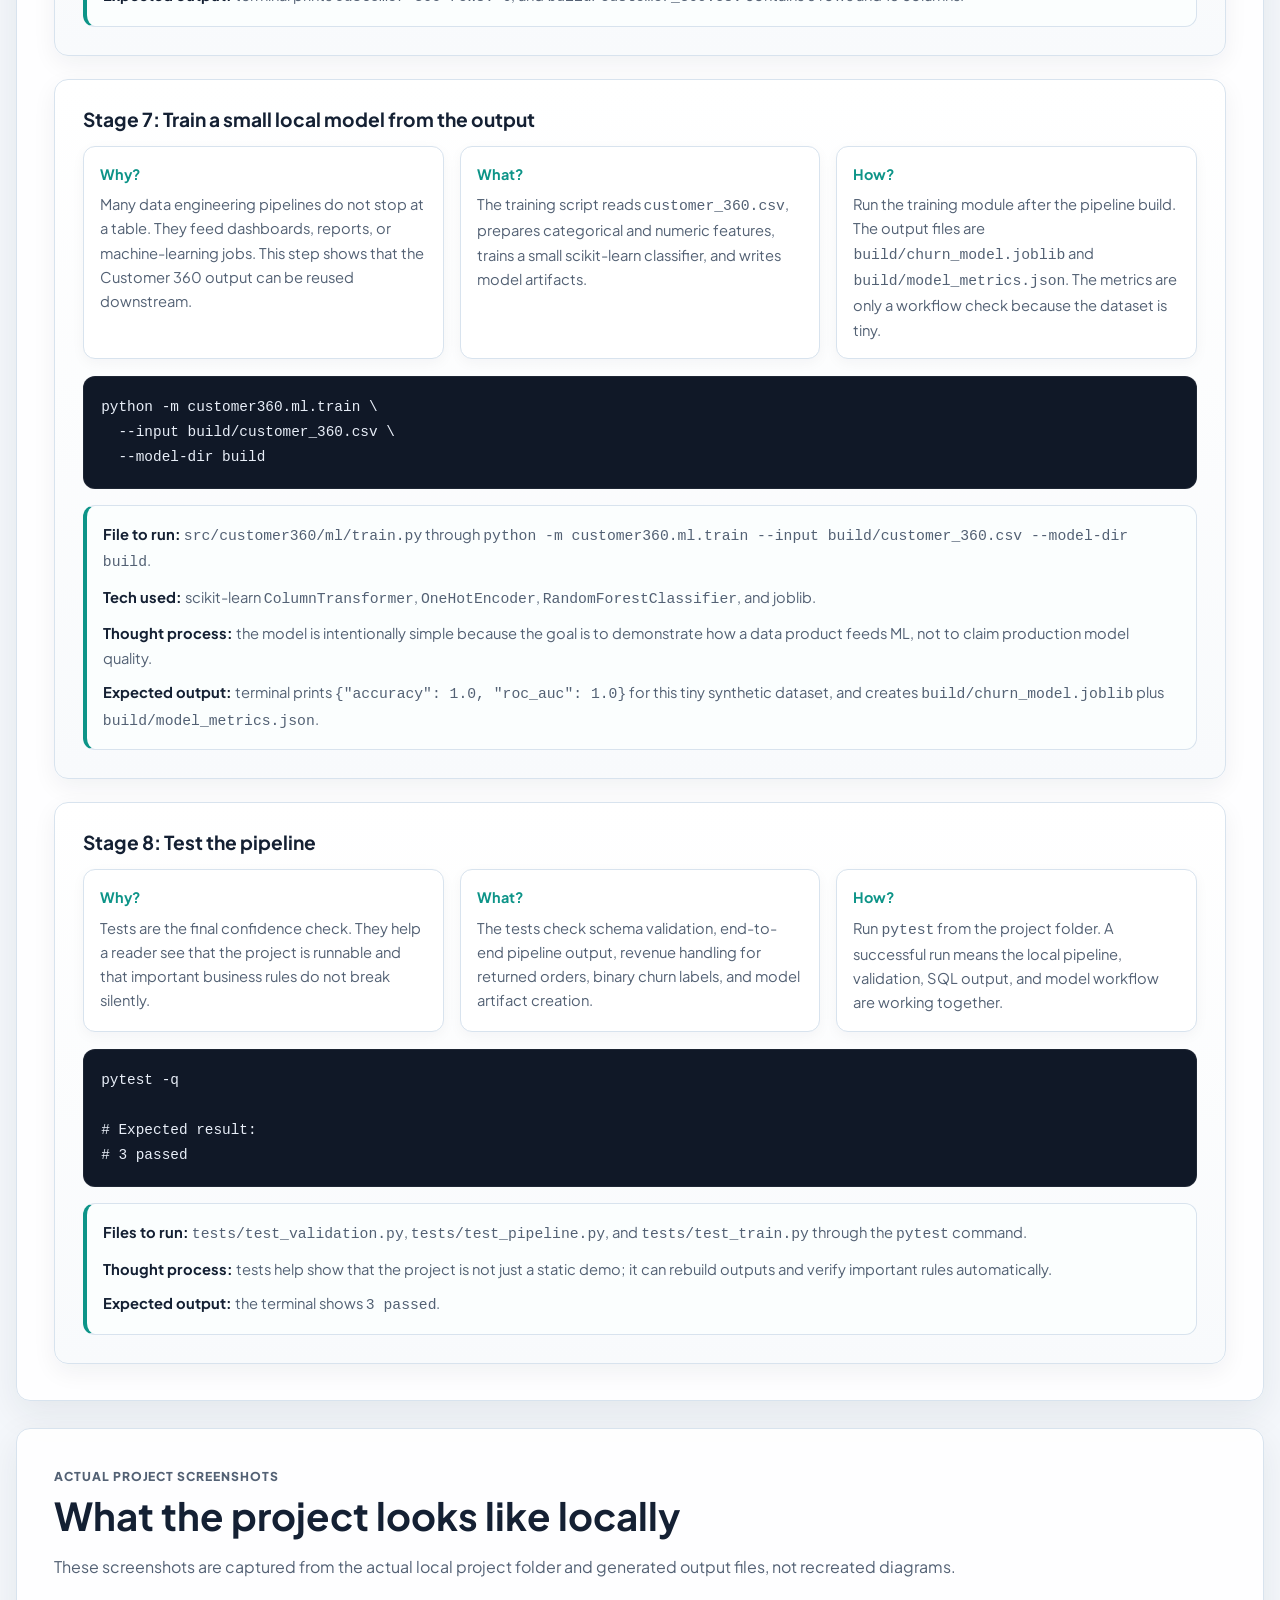
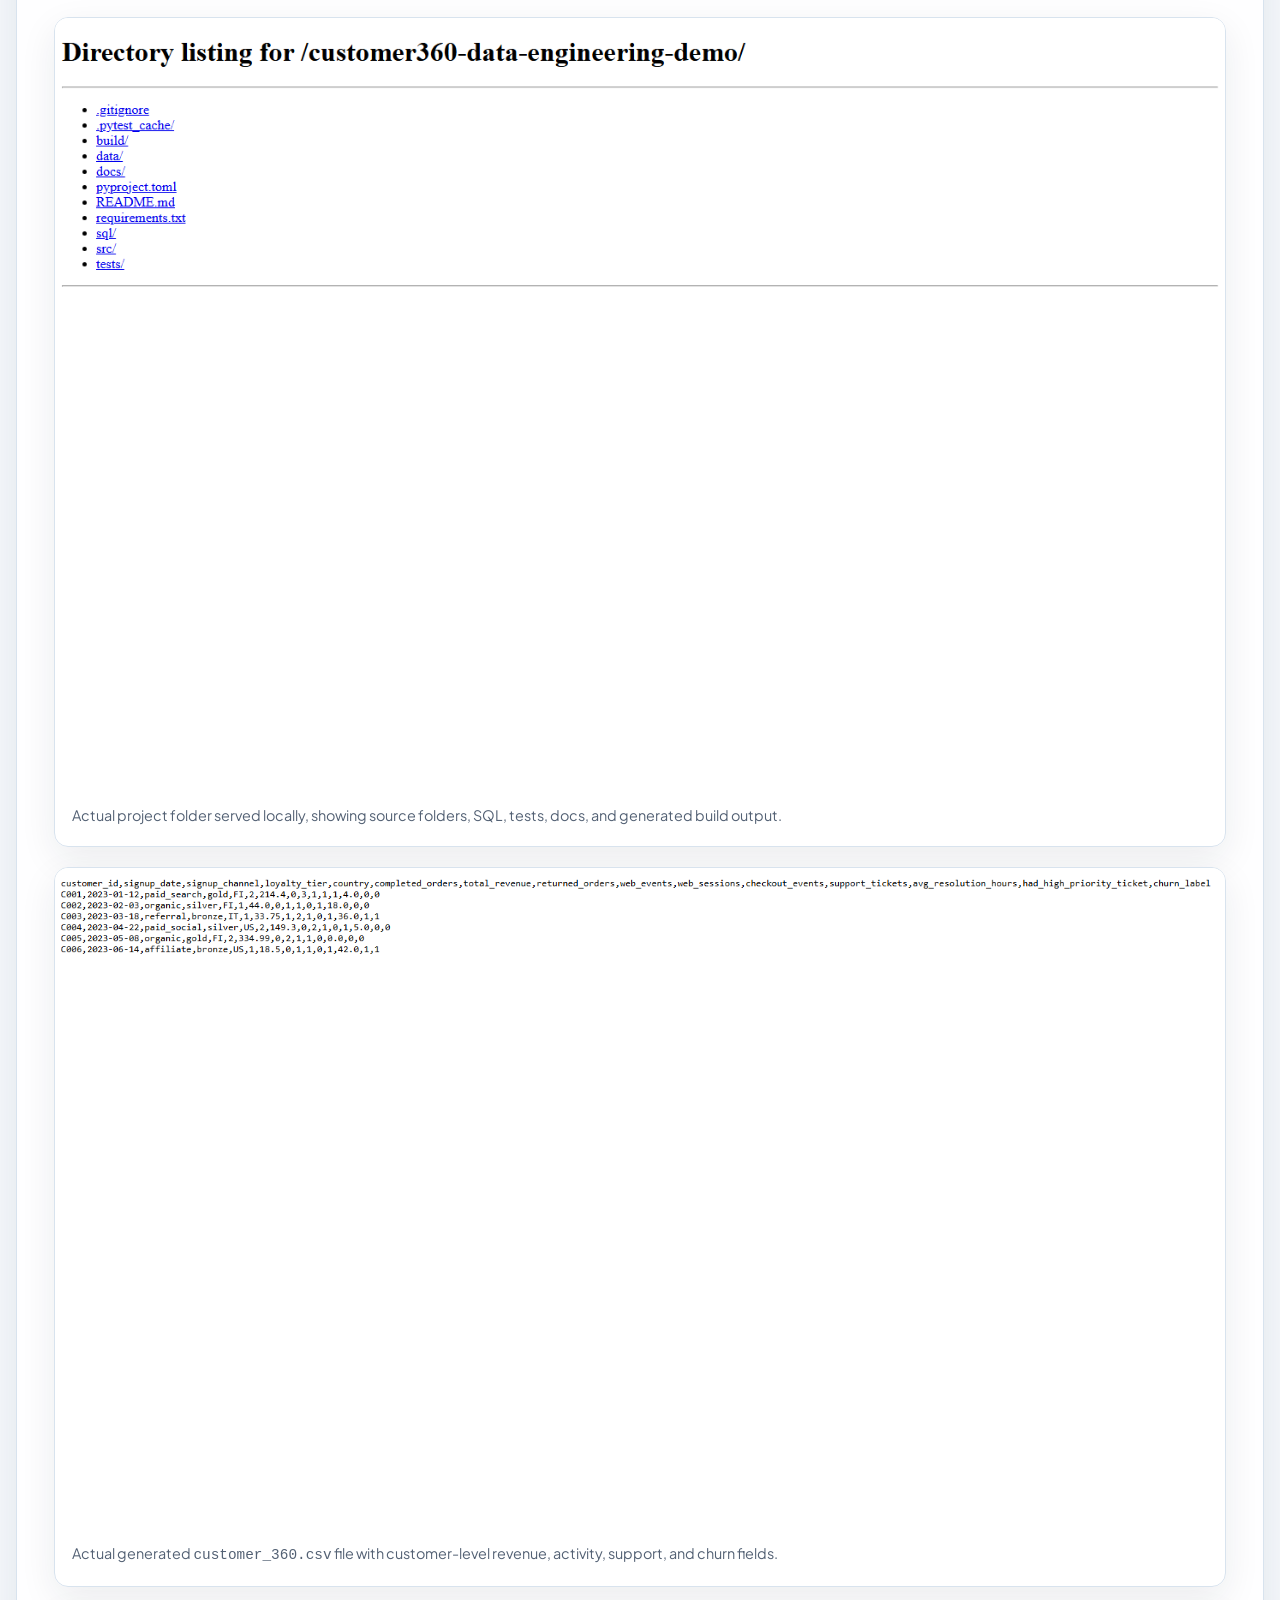
==== commit bdbf040e: "Rewrite Customer 360 workflow as tutorial" ====
--- a/projects/customer360/index.html
+++ b/projects/customer360/index.html
@@ -133,59 +133,95 @@
 
         <section class="section" id="workflow">
             <div class="section-copy">
-                <p class="eyebrow">Working flow</p>
-                <h2>From raw data to output</h2>
-                <p>
-                    The workflow is deliberately small, but it follows the same mental model as larger data products: source ingestion, quality gates, warehouse loading, transformation, export, and downstream model use.
+                <p class="eyebrow">Guided workflow</p>
+                <h2>How the project moves from raw data to a result</h2>
+                <p>
+                    Read this section like a short tutorial before running the project. Each step shows the decision being made, the file you would look at, the command or output connected to that step, and why the step matters in a real Customer 360 pipeline.
                 </p>
             </div>
             <div class="workflow-map" aria-label="Customer 360 workflow">
                 <article class="workflow-step">
                     <span class="step-number">01</span>
                     <div>
-                        <h3>Raw CSV sources</h3>
-                        <p>The project starts with four small synthetic CSV files in <code>data/raw/</code>: customers, orders, web events, and support tickets.</p>
-                        <small>Input: <code>data/raw/*.csv</code></small>
+                        <h3>Start by understanding the source data</h3>
+                        <p>
+                            First, open <code>data/raw/</code>. The project begins with four synthetic CSV files: customers, orders, web events, and support tickets. This mirrors a common business situation where customer information is scattered across different systems.
+                        </p>
+                        <ul>
+                            <li><strong>Why:</strong> A Customer 360 product only works when we know what each source represents.</li>
+                            <li><strong>Look at:</strong> <code>data/raw/customers.csv</code>, <code>orders.csv</code>, <code>web_events.csv</code>, <code>support_tickets.csv</code>.</li>
+                            <li><strong>Expected result:</strong> You can identify the shared key, <code>customer_id</code>, that connects the files.</li>
+                        </ul>
                     </div>
                 </article>
                 <article class="workflow-step">
                     <span class="step-number">02</span>
                     <div>
-                        <h3>Schema validation</h3>
-                        <p>Python checks that each source has the expected columns and usable values before anything is loaded into the database.</p>
-                        <small>File: <code>src/customer360/validation.py</code></small>
+                        <h3>Check the data before trusting it</h3>
+                        <p>
+                            Next, the pipeline validates the CSV files with <code>src/customer360/validation.py</code>. This is a small quality gate: it checks that required columns exist before the pipeline writes anything into SQLite.
+                        </p>
+                        <ul>
+                            <li><strong>Why:</strong> It is easier to stop early than debug a broken table after loading bad input.</li>
+                            <li><strong>Run through:</strong> <code>python -m customer360.cli build --data-dir data/raw --output-dir build</code>.</li>
+                            <li><strong>Expected result:</strong> If the files match the expected schema, the build continues. If not, the validation error tells you what is missing.</li>
+                        </ul>
                     </div>
                 </article>
                 <article class="workflow-step">
                     <span class="step-number">03</span>
                     <div>
-                        <h3>SQLite load</h3>
-                        <p>Validated pandas DataFrames are written into local SQLite tables so the transformation can be done with plain SQL.</p>
-                        <small>Output: <code>build/customer360.db</code></small>
+                        <h3>Load the clean inputs into SQLite</h3>
+                        <p>
+                            After validation, <code>src/customer360/pipeline.py</code> reads each CSV with pandas and writes the rows into local SQLite tables. SQLite is used here because it keeps the project simple while still letting us practice database-style transformations.
+                        </p>
+                        <ul>
+                            <li><strong>Why:</strong> Loading the data into tables gives the project a warehouse-like layer without needing cloud setup.</li>
+                            <li><strong>Code path:</strong> <code>Customer360Pipeline.build()</code> creates <code>build/customer360.db</code>.</li>
+                            <li><strong>Expected result:</strong> A local database file appears in the <code>build/</code> folder.</li>
+                        </ul>
                     </div>
                 </article>
                 <article class="workflow-step">
                     <span class="step-number">04</span>
                     <div>
-                        <h3>SQL aggregation</h3>
-                        <p>The SQL layer joins customer, order, web, and support data into one row per customer with useful business features.</p>
-                        <small>File: <code>sql/customer_360.sql</code></small>
+                        <h3>Use SQL to create one customer view</h3>
+                        <p>
+                            The SQL in <code>sql/customer_360.sql</code> joins the source tables and calculates customer-level features such as order counts, revenue, web activity, support tickets, and churn-risk signals.
+                        </p>
+                        <ul>
+                            <li><strong>Why:</strong> SQL is a good fit for joining, grouping, and turning many event rows into one customer record.</li>
+                            <li><strong>Look at:</strong> the <code>WITH</code> blocks and final <code>SELECT</code> in <code>sql/customer_360.sql</code>.</li>
+                            <li><strong>Expected result:</strong> Each customer becomes one enriched row instead of many scattered rows across files.</li>
+                        </ul>
                     </div>
                 </article>
                 <article class="workflow-step">
                     <span class="step-number">05</span>
                     <div>
-                        <h3>Customer 360 CSV</h3>
-                        <p>The final data product is exported as a CSV that can be opened, reviewed, reused, or shared with another workflow.</p>
-                        <small>Output: <code>build/customer_360.csv</code></small>
+                        <h3>Export the Customer 360 data product</h3>
+                        <p>
+                            When the SQL transformation finishes, the pipeline exports the final table to <code>build/customer_360.csv</code>. This is the main outcome of the data engineering part of the project.
+                        </p>
+                        <ul>
+                            <li><strong>Why:</strong> The output should be easy to inspect and easy for another process to reuse.</li>
+                            <li><strong>Open:</strong> <code>build/customer_360.csv</code> after the build command completes.</li>
+                            <li><strong>Expected result:</strong> A clean customer-level dataset with profile, purchase, web, support, and churn-risk fields.</li>
+                        </ul>
                     </div>
                 </article>
                 <article class="workflow-step">
                     <span class="step-number">06</span>
                     <div>
-                        <h3>Local churn model</h3>
-                        <p>A small scikit-learn model uses the Customer 360 output to demonstrate how a data product can feed machine learning.</p>
-                        <small>Outputs: <code>churn_model.joblib</code>, <code>model_metrics.json</code></small>
+                        <h3>Use the output in a small ML workflow</h3>
+                        <p>
+                            Finally, <code>ml/train.py</code> reads <code>build/customer_360.csv</code> and trains a small local churn model. The model is intentionally simple; its purpose is to show how a reliable data product can support downstream machine-learning work.
+                        </p>
+                        <ul>
+                            <li><strong>Why:</strong> This connects data engineering output to a practical analytics or ML use case.</li>
+                            <li><strong>Run:</strong> <code>python ml/train.py</code>.</li>
+                            <li><strong>Expected result:</strong> <code>build/churn_model.joblib</code> and <code>build/model_metrics.json</code> are created.</li>
+                        </ul>
                     </div>
                 </article>
             </div>
--- a/assets/css/customer360-project.css
+++ b/assets/css/customer360-project.css
@@ -176,44 +176,28 @@
 
 .workflow-map {
     display: grid;
-    grid-template-columns: repeat(2, minmax(0, 1fr));
-    gap: 1rem;
-    margin-top: 1.25rem;
+    grid-template-columns: 1fr;
+    gap: 1.1rem;
+    margin-top: 1.5rem;
     counter-reset: workflow;
 }
 .workflow-step {
     position: relative;
     display: grid;
-    grid-template-columns: 58px 1fr;
-    gap: 1rem;
-    min-height: 178px;
-    padding: 1.25rem;
+    grid-template-columns: 64px 1fr;
+    gap: 1.25rem;
+    min-height: auto;
+    padding: 1.35rem;
     border: 1px solid var(--border);
     border-radius: 12px;
     background: #ffffff;
     box-shadow: var(--shadow-soft);
 }
-.workflow-step::after {
-    content: "";
-    position: absolute;
-    right: 1.25rem;
-    bottom: -0.62rem;
-    width: 1.25rem;
-    height: 1.25rem;
-    border-right: 2px solid #14b8a6;
-    border-bottom: 2px solid #14b8a6;
-    transform: rotate(45deg);
-    background: #ffffff;
-}
-.workflow-step:nth-child(2n)::after,
-.workflow-step:last-child::after {
-    display: none;
-}
 .step-number {
     display: grid;
     place-items: center;
-    width: 48px;
-    height: 48px;
+    width: 54px;
+    height: 54px;
     border-radius: 50%;
     background: #0f766e;
     color: #ffffff;
@@ -222,17 +206,29 @@
 }
 .workflow-step h3 {
     margin: 0 0 0.45rem;
-    font-size: 1.05rem;
+    font-size: 1.12rem;
 }
 .workflow-step p {
     margin: 0;
     color: var(--muted);
-}
-.workflow-step small {
-    display: block;
-    margin-top: 0.85rem;
-    color: #0f766e;
-    font-weight: 800;
+    max-width: 78ch;
+}
+.workflow-step ul {
+    display: grid;
+    gap: 0.55rem;
+    margin: 1rem 0 0;
+    padding: 0;
+    list-style: none;
+}
+.workflow-step li {
+    padding: 0.75rem 0.85rem;
+    border: 1px solid var(--border);
+    border-radius: 10px;
+    background: #f8fafc;
+    color: var(--muted);
+}
+.workflow-step strong {
+    color: var(--text);
 }
 
 .stage-layout {
@@ -398,7 +394,6 @@
     .hero-grid, .stage-layout { grid-template-columns: 1fr; }
     .stat-grid, .finding-grid, .assumption-grid { grid-template-columns: repeat(2, 1fr); }
     .workflow-map { grid-template-columns: 1fr; }
-    .workflow-step::after { display: none; }
     .why-what-how { grid-template-columns: 1fr; }
     .code-map { grid-template-columns: 1fr; }
 }
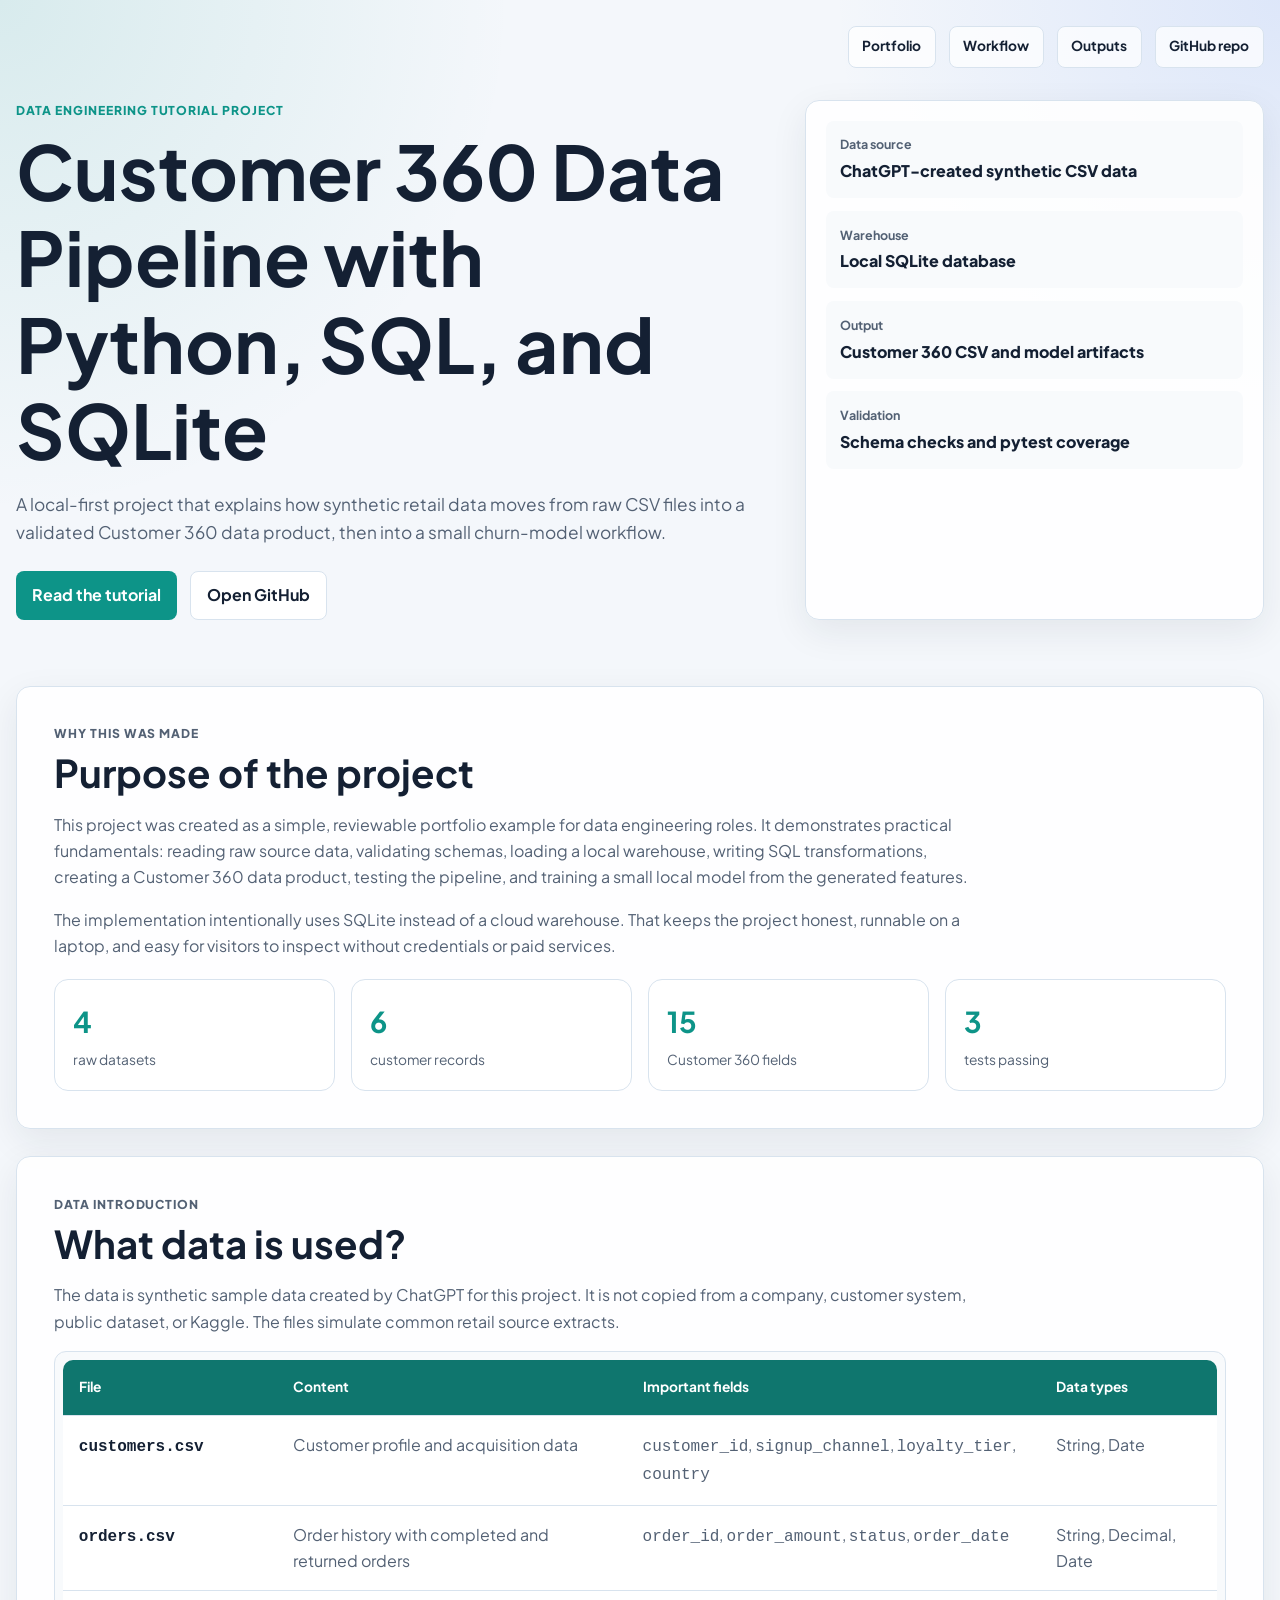
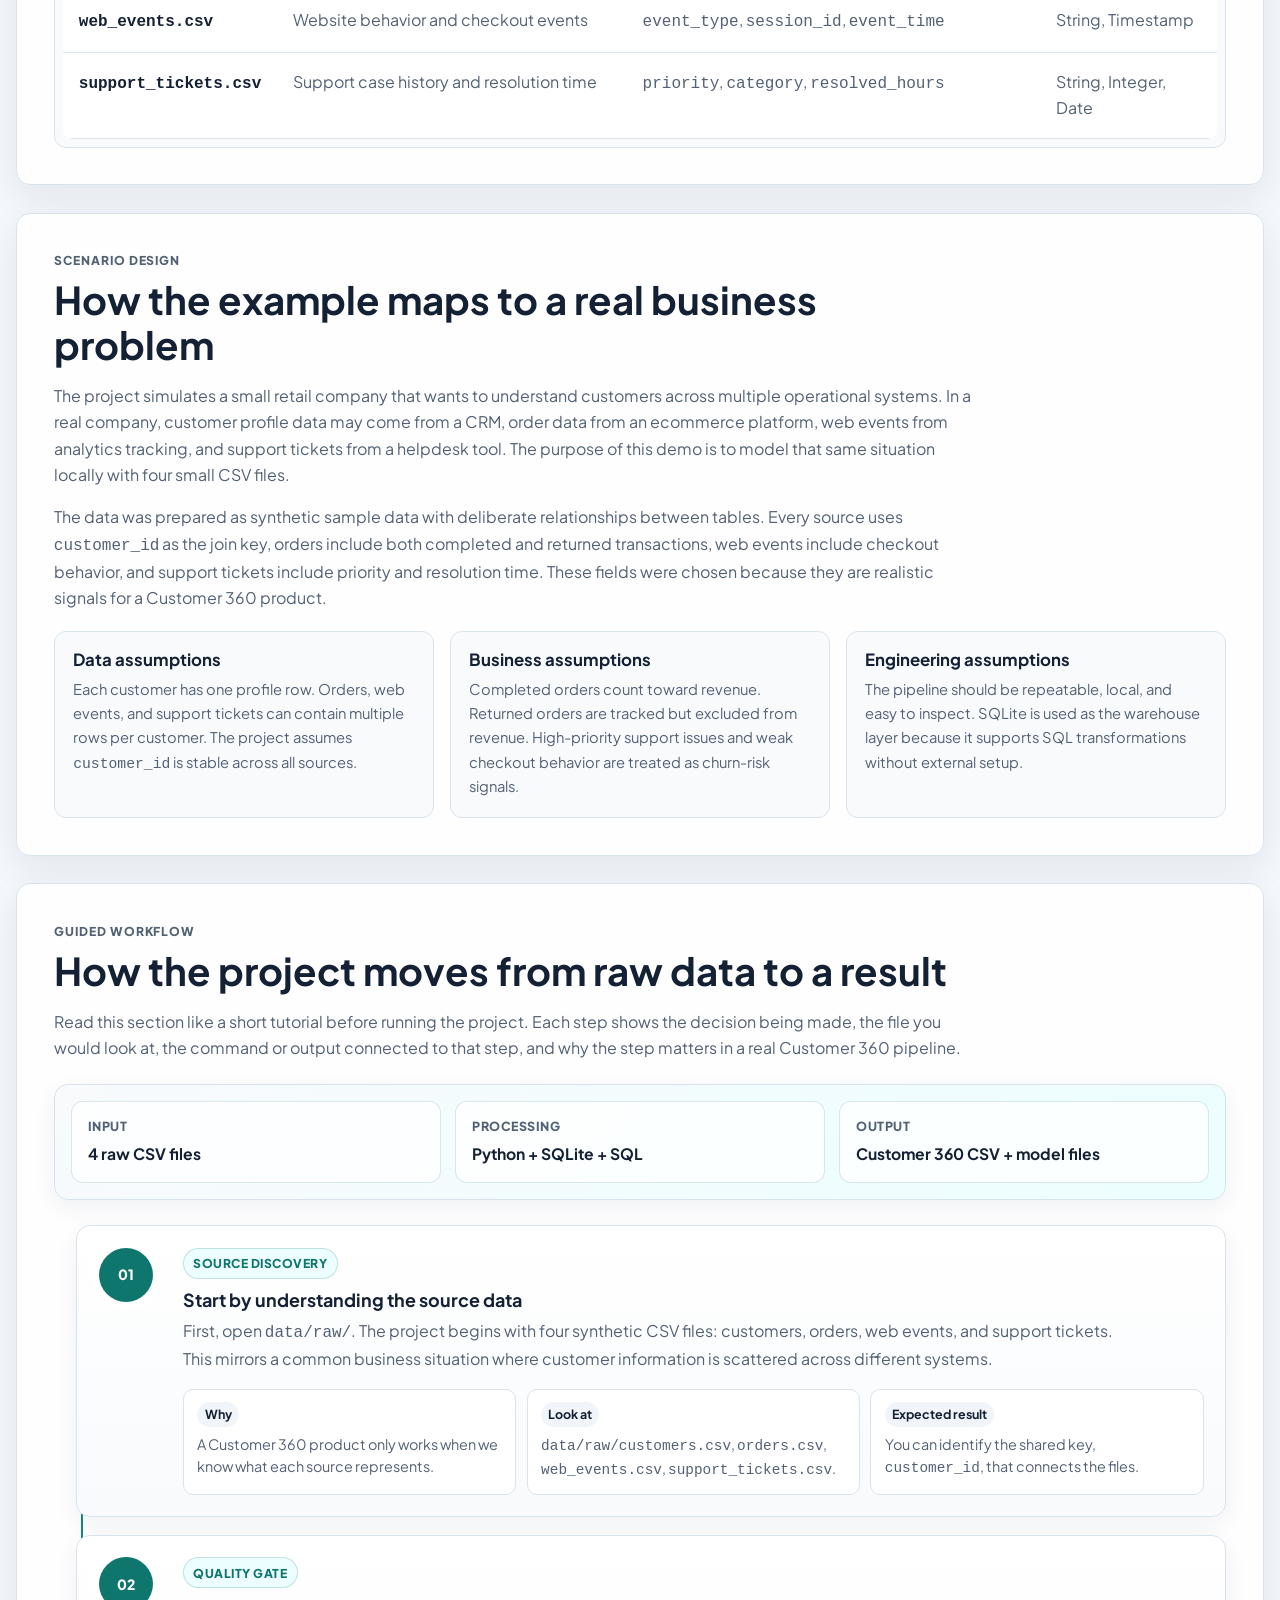
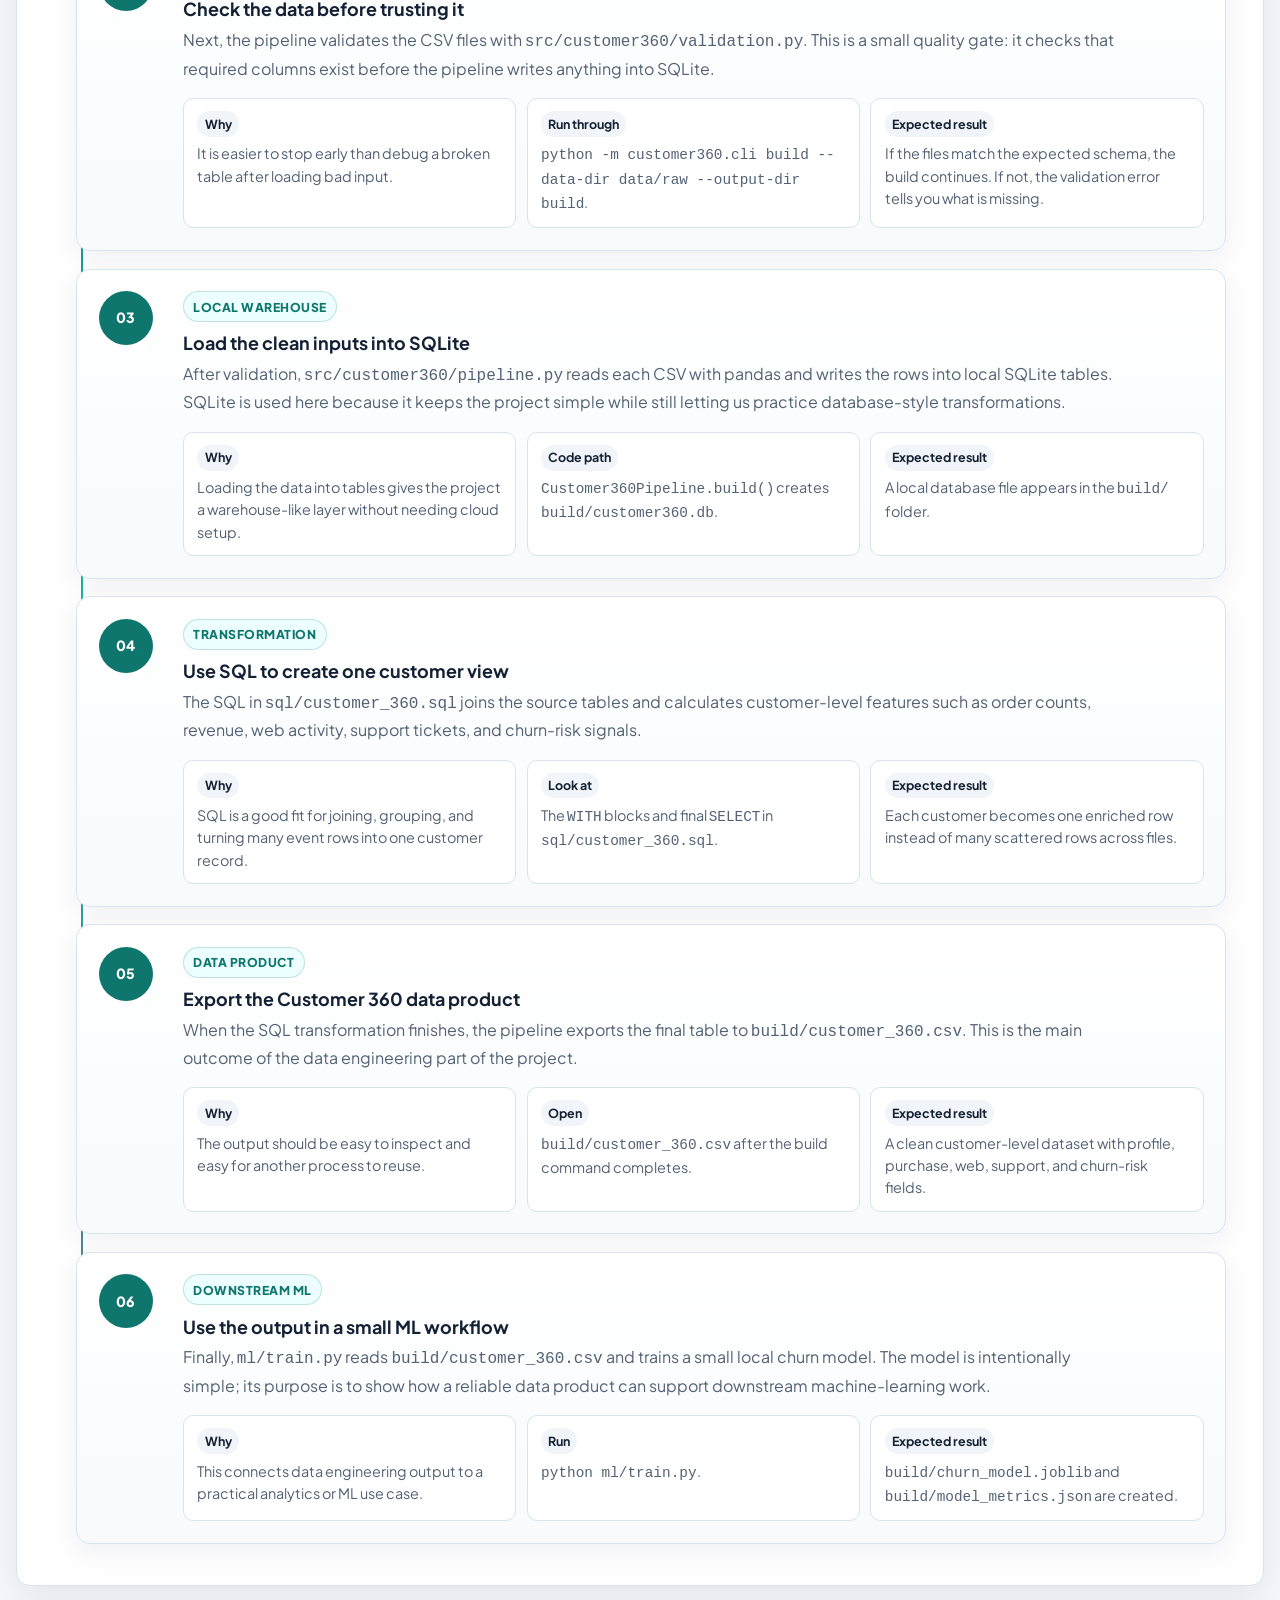
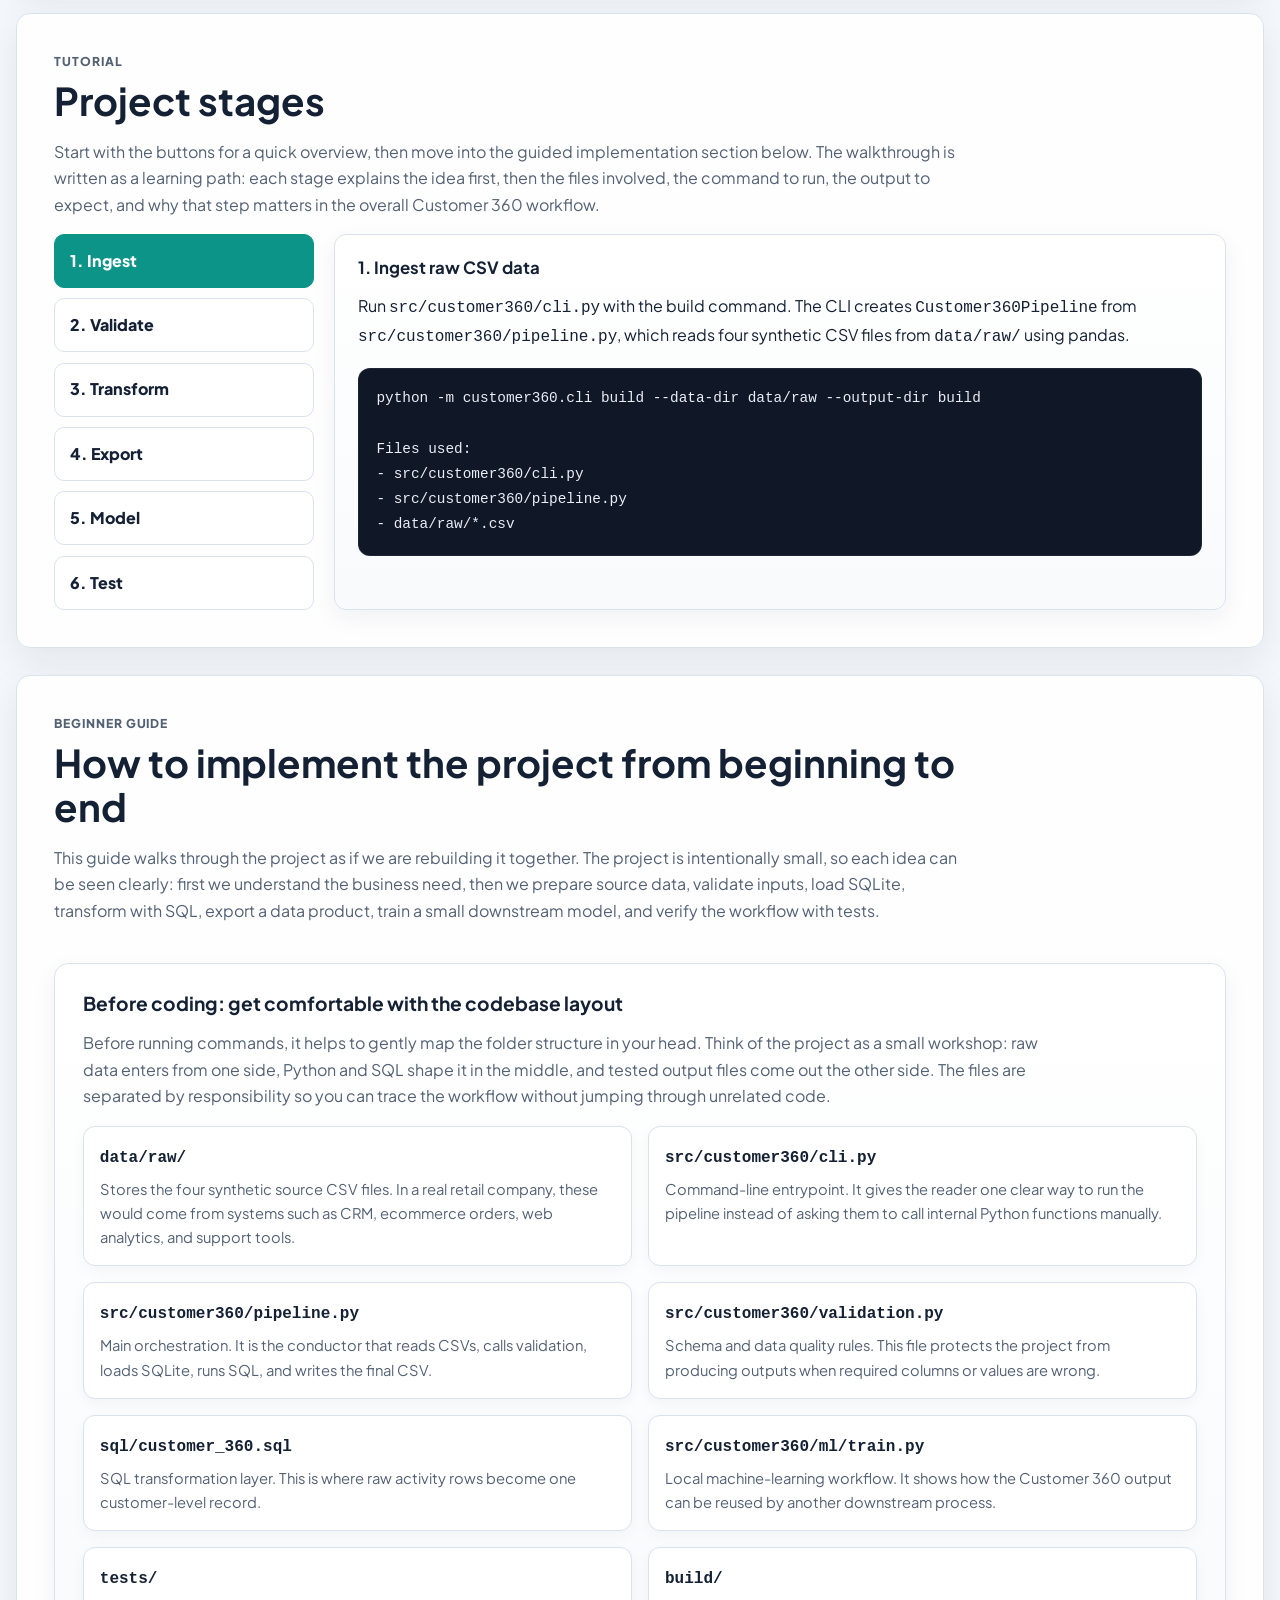
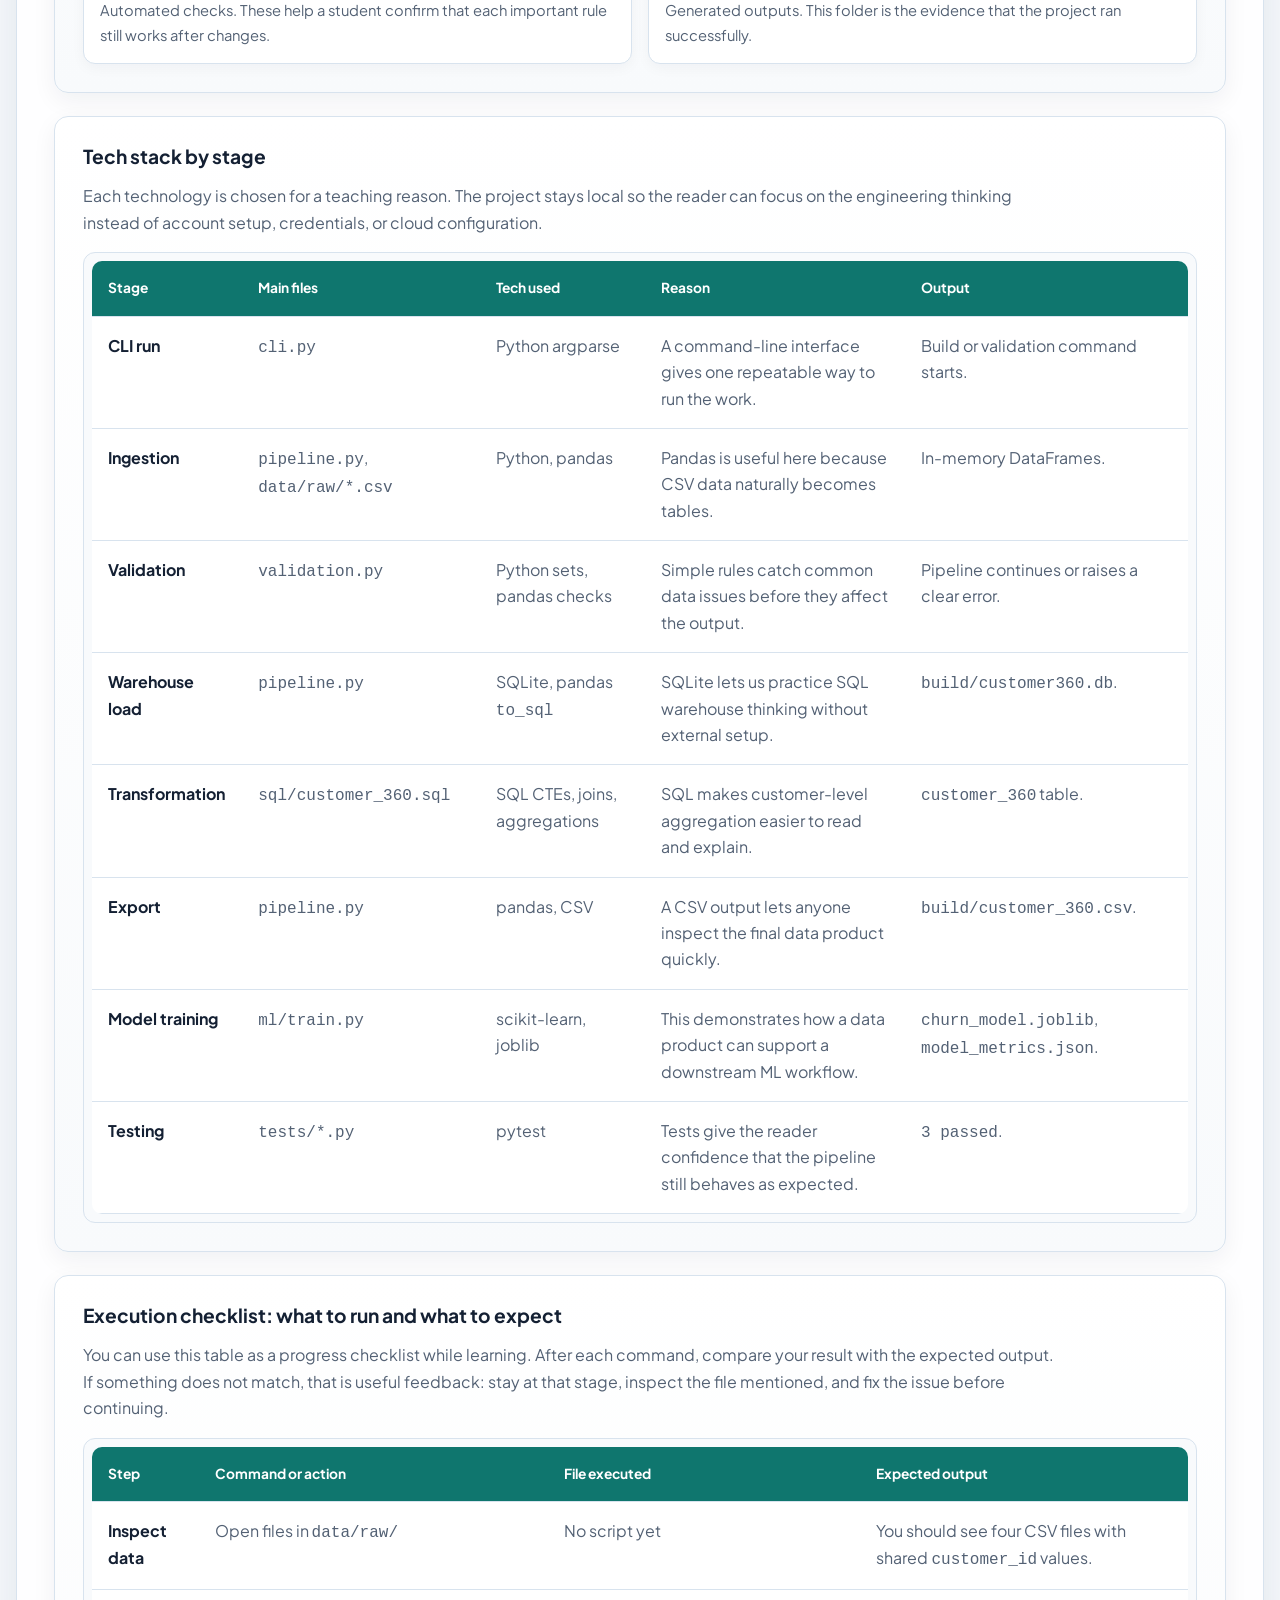
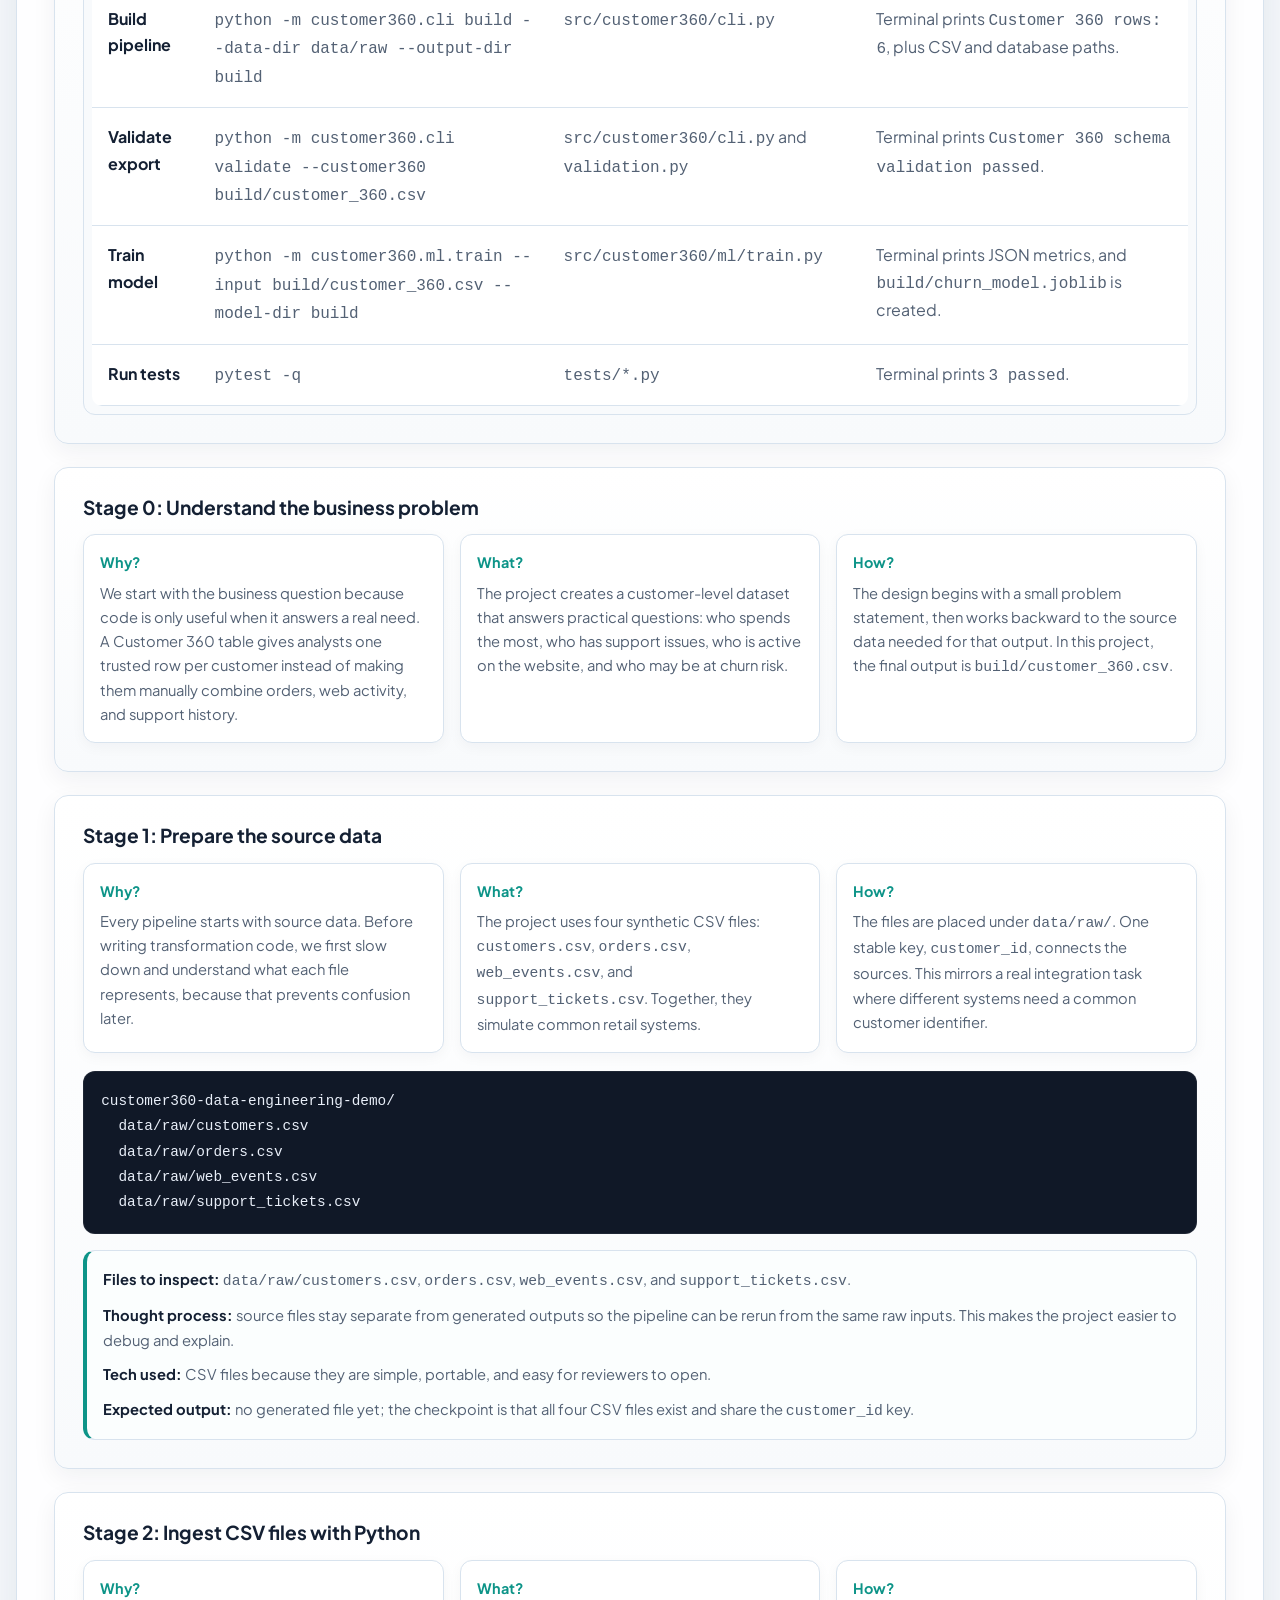
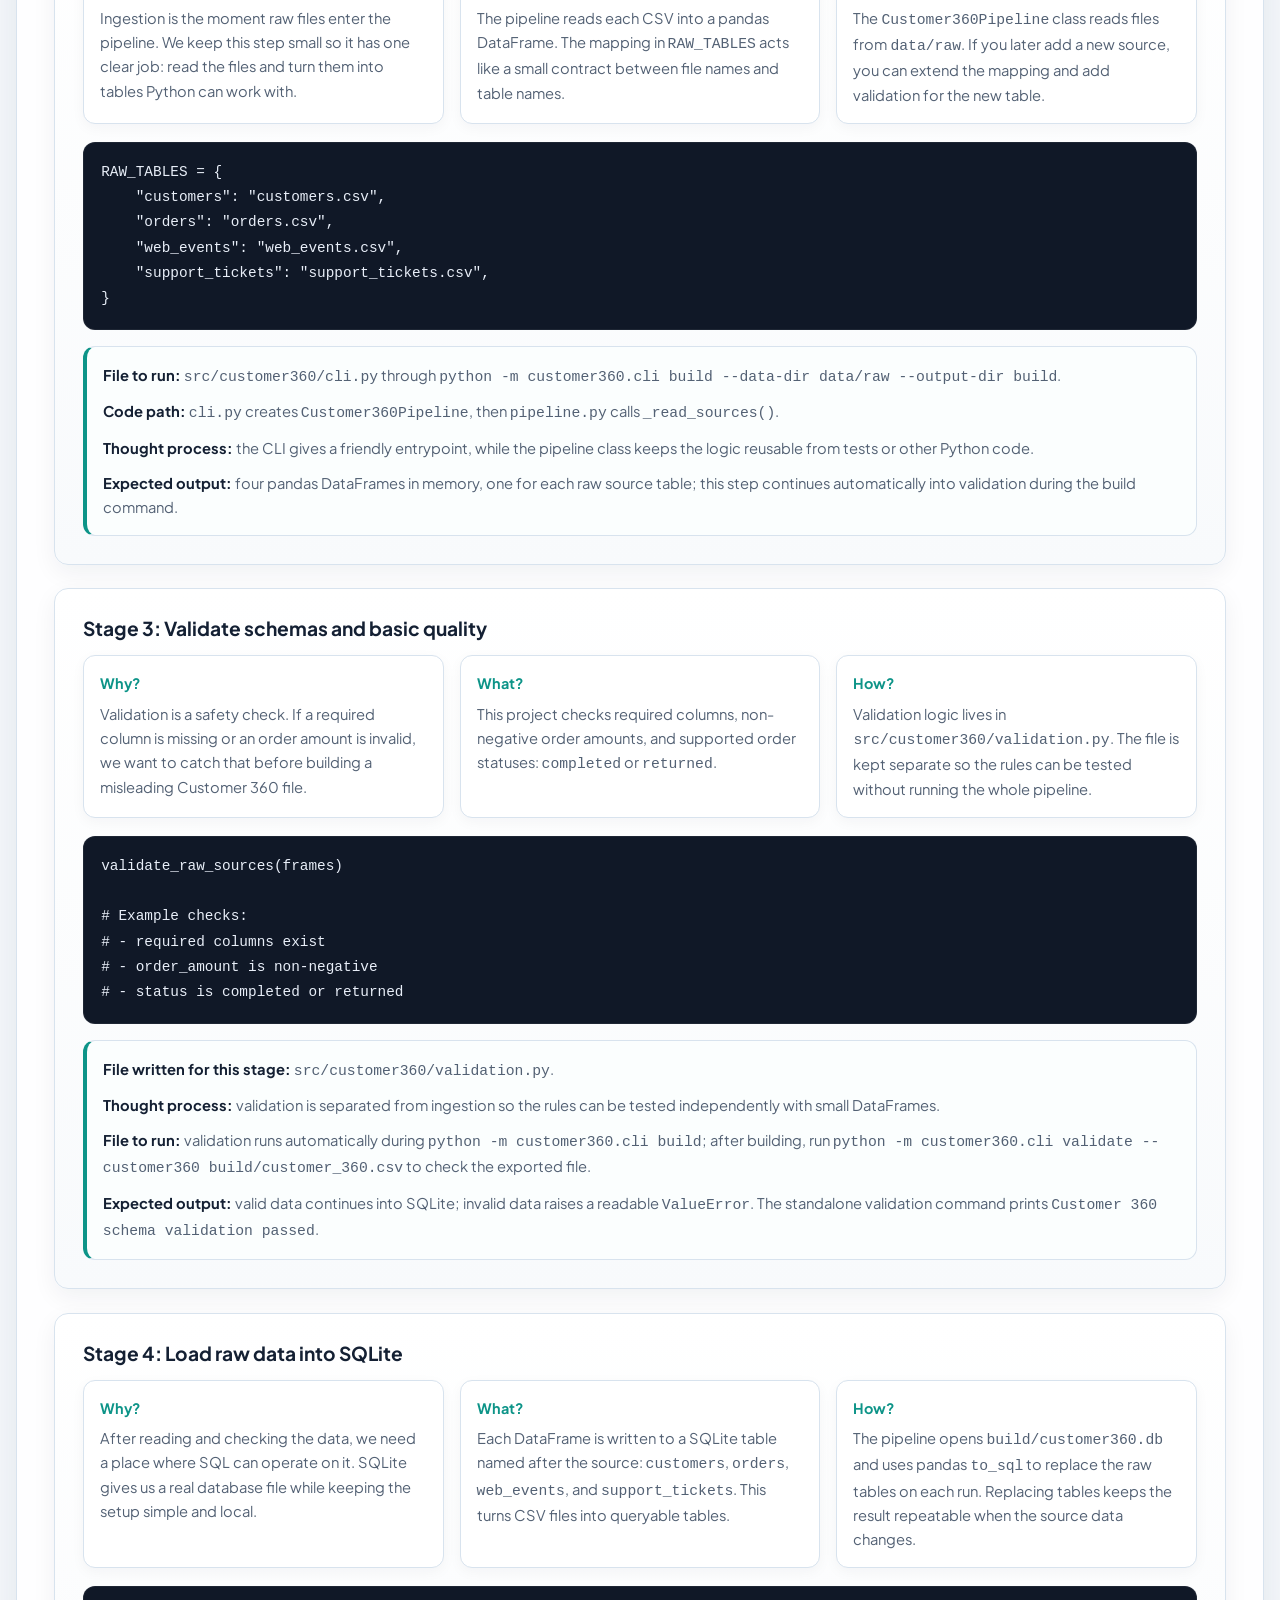
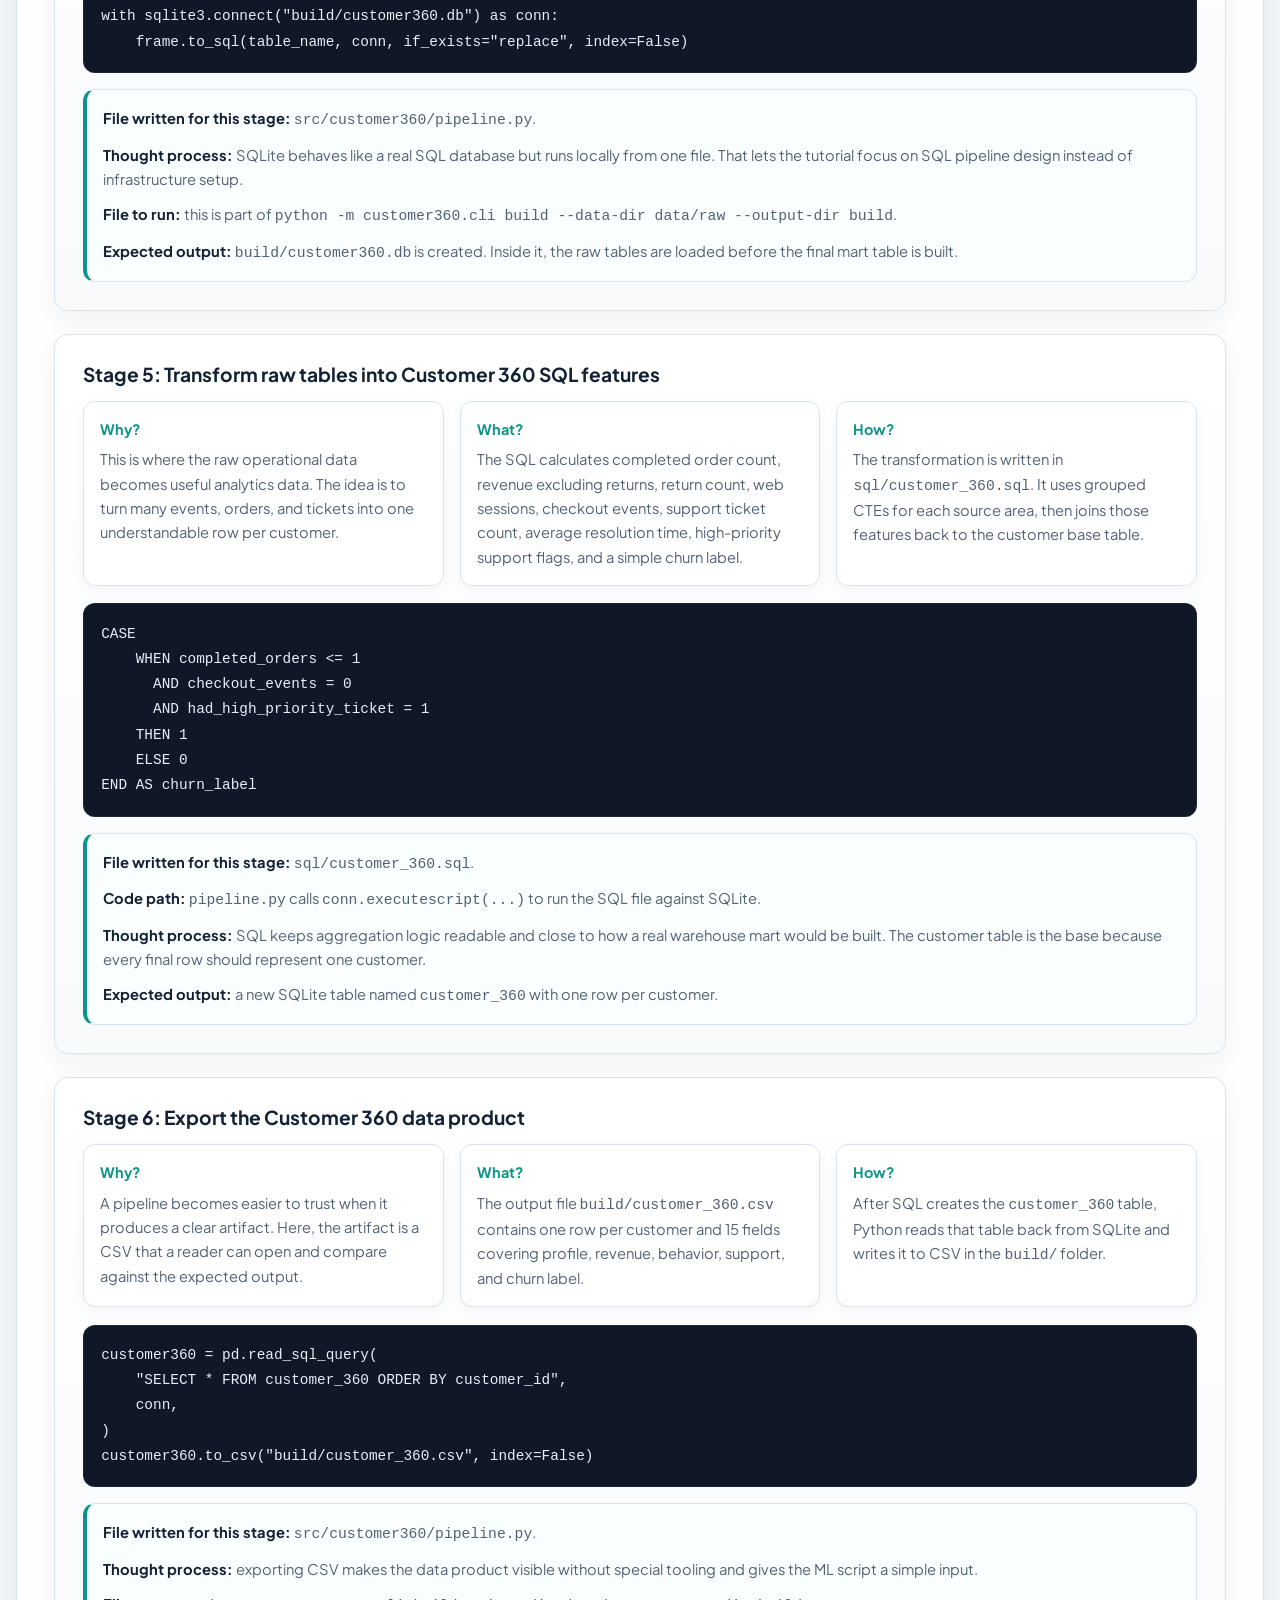
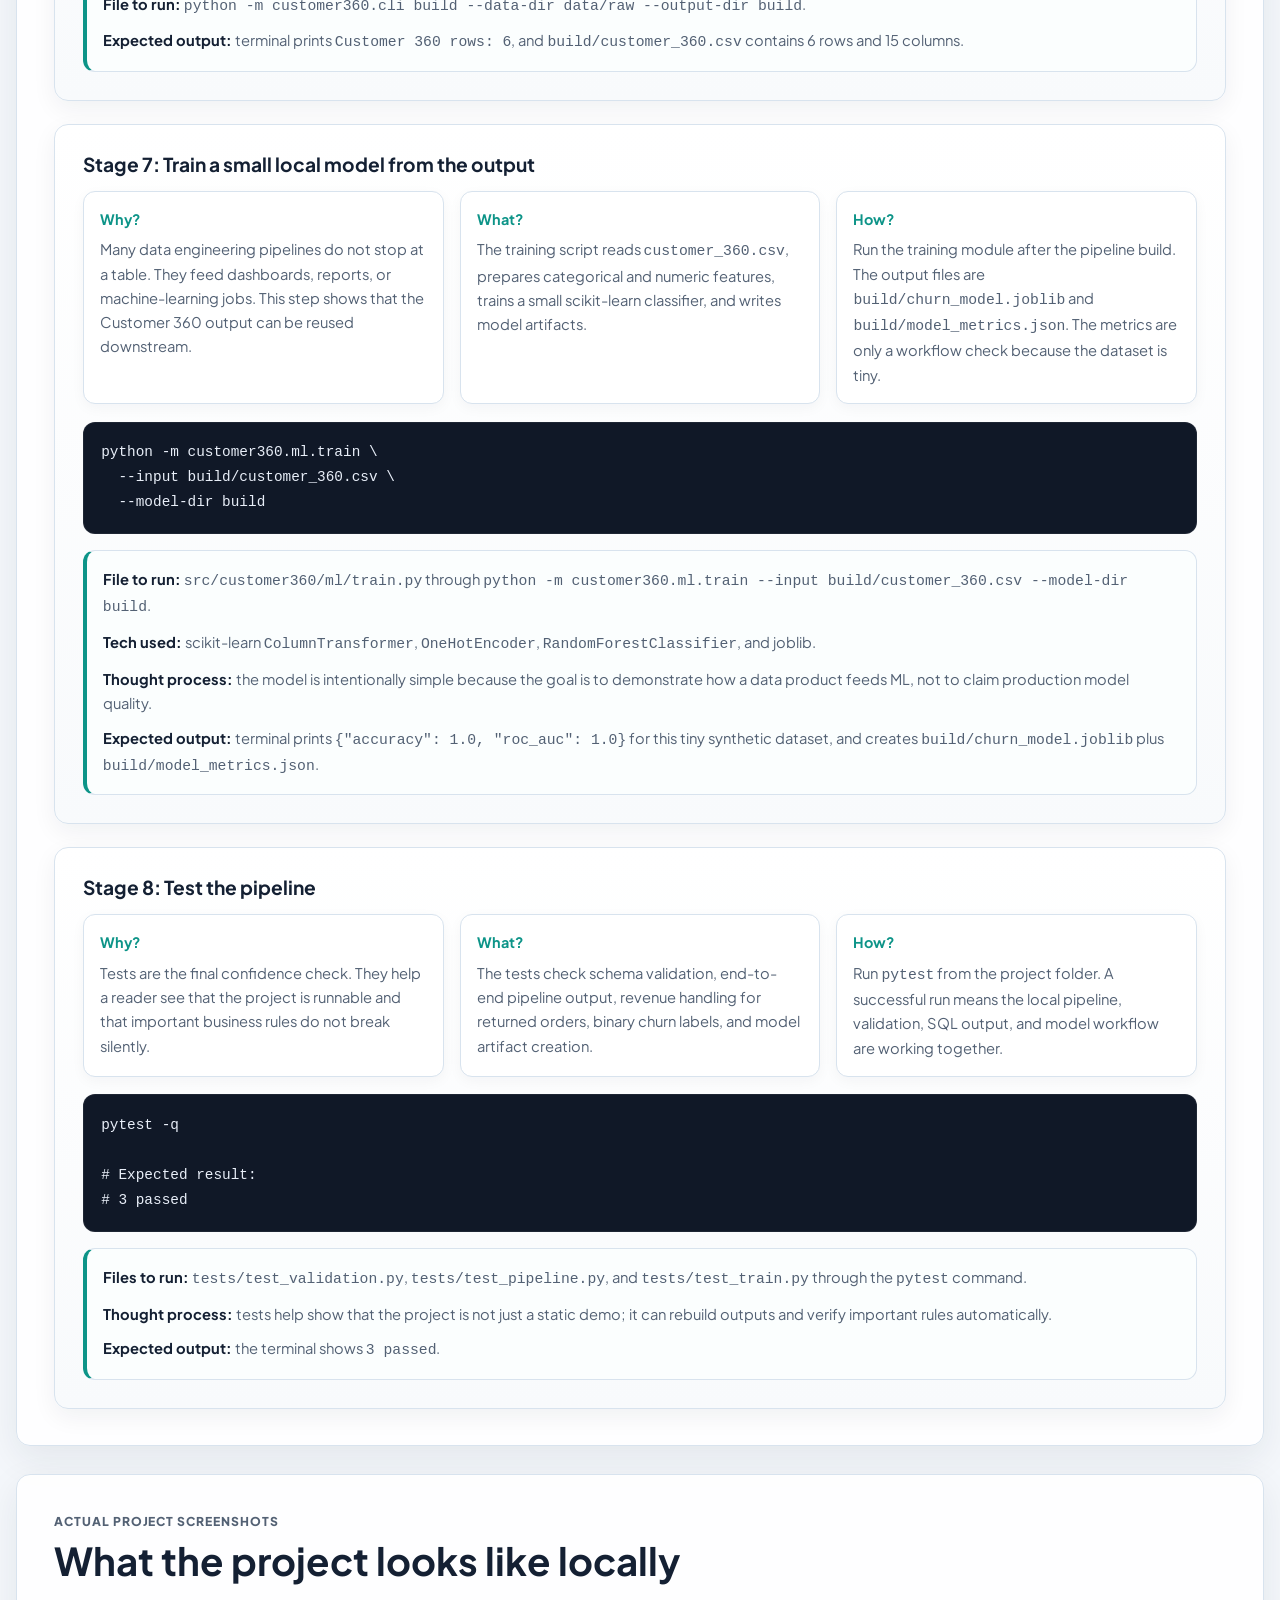
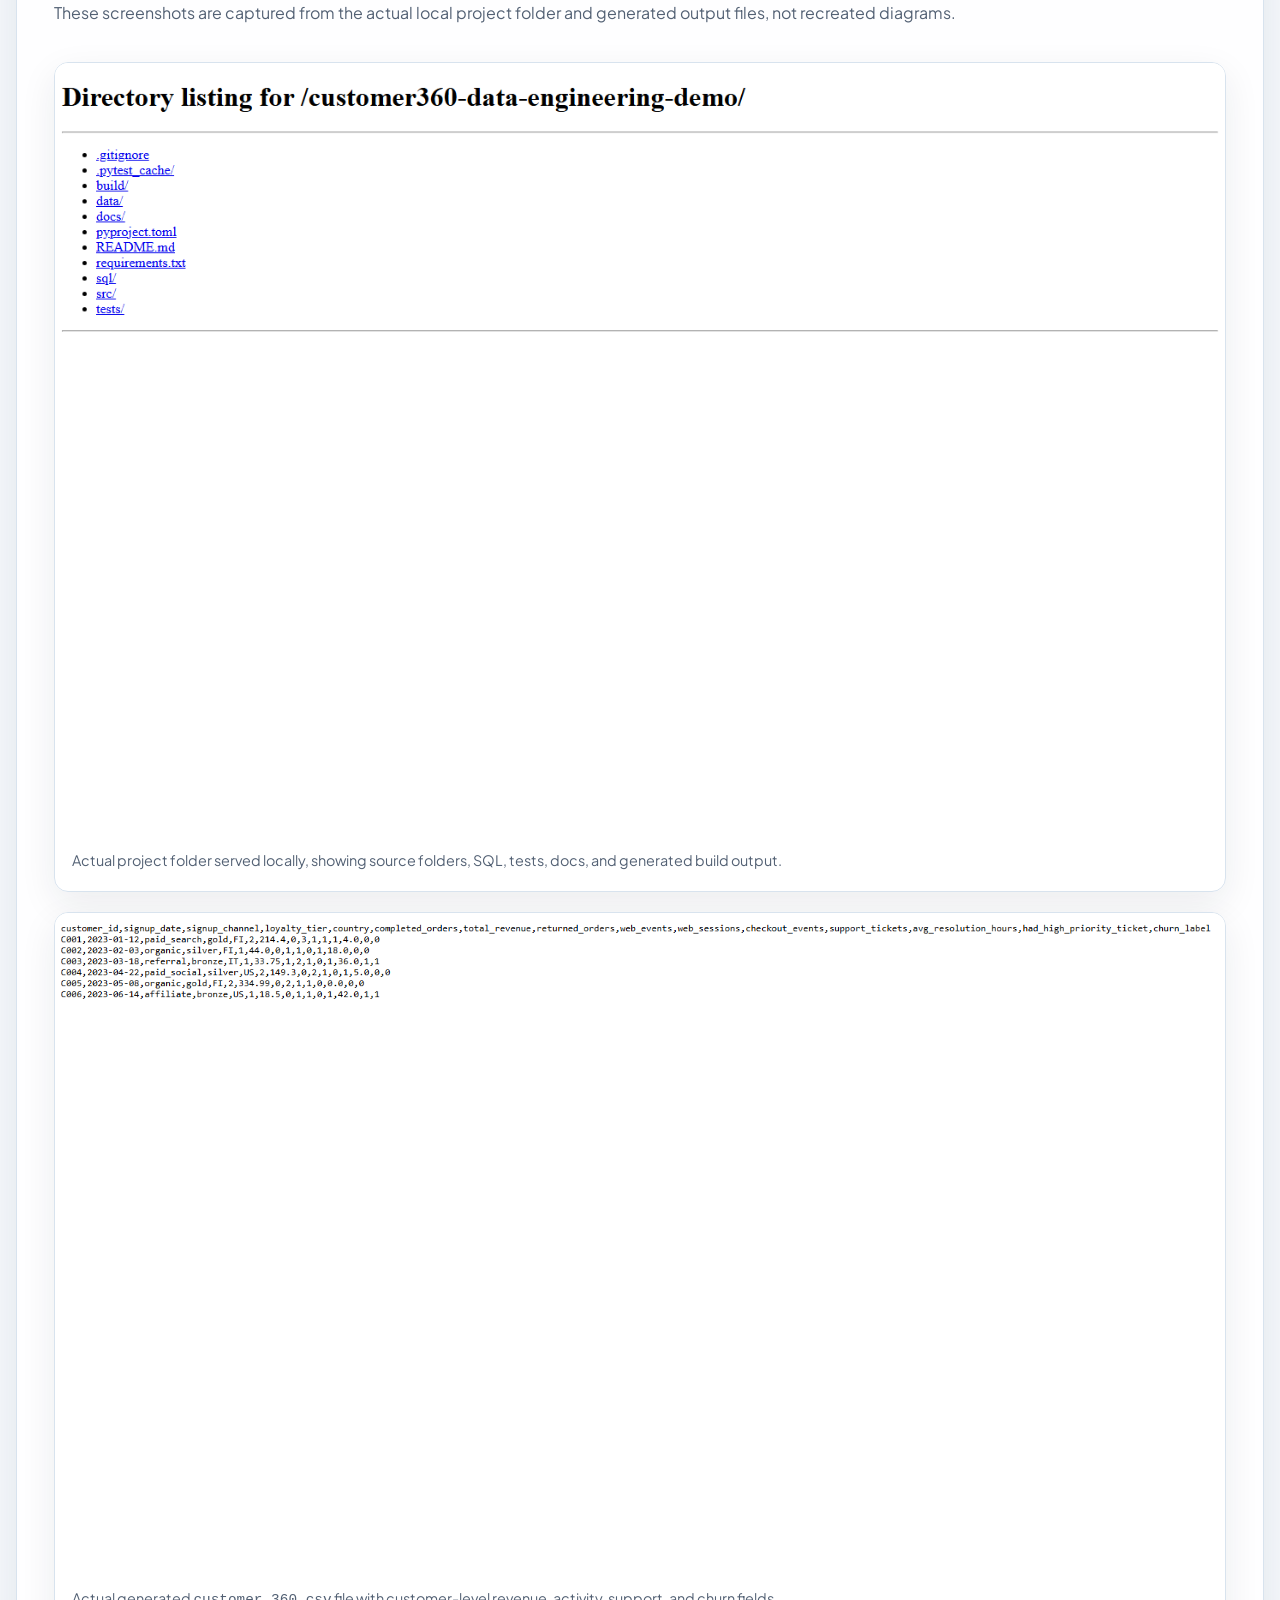
==== commit 79bd4034: "Add designed workflow tutorial UI" ====
--- a/projects/customer360/index.html
+++ b/projects/customer360/index.html
@@ -139,88 +139,108 @@
                     Read this section like a short tutorial before running the project. Each step shows the decision being made, the file you would look at, the command or output connected to that step, and why the step matters in a real Customer 360 pipeline.
                 </p>
             </div>
+            <div class="workflow-summary" aria-label="Workflow summary">
+                <div>
+                    <span>Input</span>
+                    <strong>4 raw CSV files</strong>
+                </div>
+                <div>
+                    <span>Processing</span>
+                    <strong>Python + SQLite + SQL</strong>
+                </div>
+                <div>
+                    <span>Output</span>
+                    <strong>Customer 360 CSV + model files</strong>
+                </div>
+            </div>
             <div class="workflow-map" aria-label="Customer 360 workflow">
                 <article class="workflow-step">
                     <span class="step-number">01</span>
                     <div>
+                        <span class="workflow-pill">Source discovery</span>
                         <h3>Start by understanding the source data</h3>
                         <p>
                             First, open <code>data/raw/</code>. The project begins with four synthetic CSV files: customers, orders, web events, and support tickets. This mirrors a common business situation where customer information is scattered across different systems.
                         </p>
                         <ul>
-                            <li><strong>Why:</strong> A Customer 360 product only works when we know what each source represents.</li>
-                            <li><strong>Look at:</strong> <code>data/raw/customers.csv</code>, <code>orders.csv</code>, <code>web_events.csv</code>, <code>support_tickets.csv</code>.</li>
-                            <li><strong>Expected result:</strong> You can identify the shared key, <code>customer_id</code>, that connects the files.</li>
+                            <li><strong>Why</strong><span>A Customer 360 product only works when we know what each source represents.</span></li>
+                            <li><strong>Look at</strong><span><code>data/raw/customers.csv</code>, <code>orders.csv</code>, <code>web_events.csv</code>, <code>support_tickets.csv</code>.</span></li>
+                            <li><strong>Expected result</strong><span>You can identify the shared key, <code>customer_id</code>, that connects the files.</span></li>
                         </ul>
                     </div>
                 </article>
                 <article class="workflow-step">
                     <span class="step-number">02</span>
                     <div>
+                        <span class="workflow-pill">Quality gate</span>
                         <h3>Check the data before trusting it</h3>
                         <p>
                             Next, the pipeline validates the CSV files with <code>src/customer360/validation.py</code>. This is a small quality gate: it checks that required columns exist before the pipeline writes anything into SQLite.
                         </p>
                         <ul>
-                            <li><strong>Why:</strong> It is easier to stop early than debug a broken table after loading bad input.</li>
-                            <li><strong>Run through:</strong> <code>python -m customer360.cli build --data-dir data/raw --output-dir build</code>.</li>
-                            <li><strong>Expected result:</strong> If the files match the expected schema, the build continues. If not, the validation error tells you what is missing.</li>
+                            <li><strong>Why</strong><span>It is easier to stop early than debug a broken table after loading bad input.</span></li>
+                            <li><strong>Run through</strong><span><code>python -m customer360.cli build --data-dir data/raw --output-dir build</code>.</span></li>
+                            <li><strong>Expected result</strong><span>If the files match the expected schema, the build continues. If not, the validation error tells you what is missing.</span></li>
                         </ul>
                     </div>
                 </article>
                 <article class="workflow-step">
                     <span class="step-number">03</span>
                     <div>
+                        <span class="workflow-pill">Local warehouse</span>
                         <h3>Load the clean inputs into SQLite</h3>
                         <p>
                             After validation, <code>src/customer360/pipeline.py</code> reads each CSV with pandas and writes the rows into local SQLite tables. SQLite is used here because it keeps the project simple while still letting us practice database-style transformations.
                         </p>
                         <ul>
-                            <li><strong>Why:</strong> Loading the data into tables gives the project a warehouse-like layer without needing cloud setup.</li>
-                            <li><strong>Code path:</strong> <code>Customer360Pipeline.build()</code> creates <code>build/customer360.db</code>.</li>
-                            <li><strong>Expected result:</strong> A local database file appears in the <code>build/</code> folder.</li>
+                            <li><strong>Why</strong><span>Loading the data into tables gives the project a warehouse-like layer without needing cloud setup.</span></li>
+                            <li><strong>Code path</strong><span><code>Customer360Pipeline.build()</code> creates <code>build/customer360.db</code>.</span></li>
+                            <li><strong>Expected result</strong><span>A local database file appears in the <code>build/</code> folder.</span></li>
                         </ul>
                     </div>
                 </article>
                 <article class="workflow-step">
                     <span class="step-number">04</span>
                     <div>
+                        <span class="workflow-pill">Transformation</span>
                         <h3>Use SQL to create one customer view</h3>
                         <p>
                             The SQL in <code>sql/customer_360.sql</code> joins the source tables and calculates customer-level features such as order counts, revenue, web activity, support tickets, and churn-risk signals.
                         </p>
                         <ul>
-                            <li><strong>Why:</strong> SQL is a good fit for joining, grouping, and turning many event rows into one customer record.</li>
-                            <li><strong>Look at:</strong> the <code>WITH</code> blocks and final <code>SELECT</code> in <code>sql/customer_360.sql</code>.</li>
-                            <li><strong>Expected result:</strong> Each customer becomes one enriched row instead of many scattered rows across files.</li>
+                            <li><strong>Why</strong><span>SQL is a good fit for joining, grouping, and turning many event rows into one customer record.</span></li>
+                            <li><strong>Look at</strong><span>The <code>WITH</code> blocks and final <code>SELECT</code> in <code>sql/customer_360.sql</code>.</span></li>
+                            <li><strong>Expected result</strong><span>Each customer becomes one enriched row instead of many scattered rows across files.</span></li>
                         </ul>
                     </div>
                 </article>
                 <article class="workflow-step">
                     <span class="step-number">05</span>
                     <div>
+                        <span class="workflow-pill">Data product</span>
                         <h3>Export the Customer 360 data product</h3>
                         <p>
                             When the SQL transformation finishes, the pipeline exports the final table to <code>build/customer_360.csv</code>. This is the main outcome of the data engineering part of the project.
                         </p>
                         <ul>
-                            <li><strong>Why:</strong> The output should be easy to inspect and easy for another process to reuse.</li>
-                            <li><strong>Open:</strong> <code>build/customer_360.csv</code> after the build command completes.</li>
-                            <li><strong>Expected result:</strong> A clean customer-level dataset with profile, purchase, web, support, and churn-risk fields.</li>
+                            <li><strong>Why</strong><span>The output should be easy to inspect and easy for another process to reuse.</span></li>
+                            <li><strong>Open</strong><span><code>build/customer_360.csv</code> after the build command completes.</span></li>
+                            <li><strong>Expected result</strong><span>A clean customer-level dataset with profile, purchase, web, support, and churn-risk fields.</span></li>
                         </ul>
                     </div>
                 </article>
                 <article class="workflow-step">
                     <span class="step-number">06</span>
                     <div>
+                        <span class="workflow-pill">Downstream ML</span>
                         <h3>Use the output in a small ML workflow</h3>
                         <p>
                             Finally, <code>ml/train.py</code> reads <code>build/customer_360.csv</code> and trains a small local churn model. The model is intentionally simple; its purpose is to show how a reliable data product can support downstream machine-learning work.
                         </p>
                         <ul>
-                            <li><strong>Why:</strong> This connects data engineering output to a practical analytics or ML use case.</li>
-                            <li><strong>Run:</strong> <code>python ml/train.py</code>.</li>
-                            <li><strong>Expected result:</strong> <code>build/churn_model.joblib</code> and <code>build/model_metrics.json</code> are created.</li>
+                            <li><strong>Why</strong><span>This connects data engineering output to a practical analytics or ML use case.</span></li>
+                            <li><strong>Run</strong><span><code>python ml/train.py</code>.</span></li>
+                            <li><strong>Expected result</strong><span><code>build/churn_model.joblib</code> and <code>build/model_metrics.json</code> are created.</span></li>
                         </ul>
                     </div>
                 </article>
--- a/assets/css/customer360-project.css
+++ b/assets/css/customer360-project.css
@@ -174,12 +174,53 @@
 td { color: var(--muted); }
 td:first-child { color: var(--text); font-weight: 700; }
 
+.workflow-summary {
+    display: grid;
+    grid-template-columns: repeat(3, 1fr);
+    gap: 0.9rem;
+    margin-top: 1.4rem;
+    padding: 1rem;
+    border: 1px solid var(--border);
+    border-radius: 14px;
+    background: linear-gradient(135deg, #f8fafc 0%, #ecfeff 100%);
+    box-shadow: var(--shadow-soft);
+}
+.workflow-summary div {
+    padding: 0.9rem 1rem;
+    border: 1px solid rgba(15, 118, 110, 0.16);
+    border-radius: 12px;
+    background: rgba(255, 255, 255, 0.78);
+}
+.workflow-summary span {
+    display: block;
+    margin-bottom: 0.25rem;
+    color: var(--muted);
+    font-size: 0.78rem;
+    font-weight: 800;
+    text-transform: uppercase;
+    letter-spacing: 0.04em;
+}
+.workflow-summary strong {
+    color: var(--text);
+    font-size: 0.98rem;
+}
 .workflow-map {
+    position: relative;
     display: grid;
     grid-template-columns: 1fr;
     gap: 1.1rem;
-    margin-top: 1.5rem;
+    margin-top: 1.35rem;
+    padding: 0.25rem 0 0.25rem 1.4rem;
     counter-reset: workflow;
+}
+.workflow-map::before {
+    content: "";
+    position: absolute;
+    left: 27px;
+    top: 1.2rem;
+    bottom: 1.2rem;
+    width: 2px;
+    background: linear-gradient(180deg, #0f766e, #14b8a6, #64748b);
 }
 .workflow-step {
     position: relative;
@@ -189,11 +230,13 @@
     min-height: auto;
     padding: 1.35rem;
     border: 1px solid var(--border);
-    border-radius: 12px;
-    background: #ffffff;
+    border-radius: 14px;
+    background: linear-gradient(180deg, #ffffff 0%, #f8fafc 100%);
     box-shadow: var(--shadow-soft);
 }
 .step-number {
+    position: relative;
+    z-index: 1;
     display: grid;
     place-items: center;
     width: 54px;
@@ -203,6 +246,22 @@
     color: #ffffff;
     font-size: 0.88rem;
     font-weight: 900;
+    box-shadow: 0 0 0 8px #ffffff;
+}
+.workflow-pill {
+    display: inline-flex;
+    align-items: center;
+    width: fit-content;
+    margin-bottom: 0.7rem;
+    padding: 0.28rem 0.6rem;
+    border: 1px solid rgba(15, 118, 110, 0.2);
+    border-radius: 999px;
+    background: #ecfeff;
+    color: #0f766e;
+    font-size: 0.76rem;
+    font-weight: 900;
+    text-transform: uppercase;
+    letter-spacing: 0.04em;
 }
 .workflow-step h3 {
     margin: 0 0 0.45rem;
@@ -215,20 +274,37 @@
 }
 .workflow-step ul {
     display: grid;
-    gap: 0.55rem;
+    grid-template-columns: repeat(3, minmax(0, 1fr));
+    gap: 0.65rem;
     margin: 1rem 0 0;
     padding: 0;
     list-style: none;
 }
 .workflow-step li {
+    display: grid;
+    align-content: start;
+    gap: 0.35rem;
     padding: 0.75rem 0.85rem;
     border: 1px solid var(--border);
     border-radius: 10px;
-    background: #f8fafc;
+    background: #ffffff;
     color: var(--muted);
 }
 .workflow-step strong {
-    color: var(--text);
+    display: inline-flex;
+    align-items: center;
+    width: fit-content;
+    min-height: 24px;
+    padding: 0.16rem 0.45rem;
+    border-radius: 999px;
+    background: #f1f5f9;
+    color: var(--text);
+    font-size: 0.78rem;
+}
+.workflow-step li span {
+    display: block;
+    font-size: 0.9rem;
+    line-height: 1.55;
 }
 
 .stage-layout {
@@ -392,18 +468,29 @@
 
 @media (max-width: 900px) {
     .hero-grid, .stage-layout { grid-template-columns: 1fr; }
-    .stat-grid, .finding-grid, .assumption-grid { grid-template-columns: repeat(2, 1fr); }
+    .stat-grid, .finding-grid, .assumption-grid, .workflow-summary { grid-template-columns: repeat(2, 1fr); }
     .workflow-map { grid-template-columns: 1fr; }
+    .workflow-step ul { grid-template-columns: 1fr; }
     .why-what-how { grid-template-columns: 1fr; }
     .code-map { grid-template-columns: 1fr; }
 }
 
 @media (max-width: 620px) {
     .top-nav { justify-content: flex-start; }
-    .stat-grid, .finding-grid, .assumption-grid, .workflow-map { grid-template-columns: 1fr; }
+    .stat-grid, .finding-grid, .assumption-grid, .workflow-summary, .workflow-map { grid-template-columns: 1fr; }
+    .workflow-summary { padding: 0.75rem; }
+    .workflow-map {
+        padding-left: 0;
+    }
+    .workflow-map::before {
+        display: none;
+    }
     .workflow-step {
         grid-template-columns: 1fr;
+        gap: 0.85rem;
         min-height: auto;
+        padding: 1.05rem;
     }
+    .step-number { box-shadow: none; }
     footer { flex-direction: column; }
 }
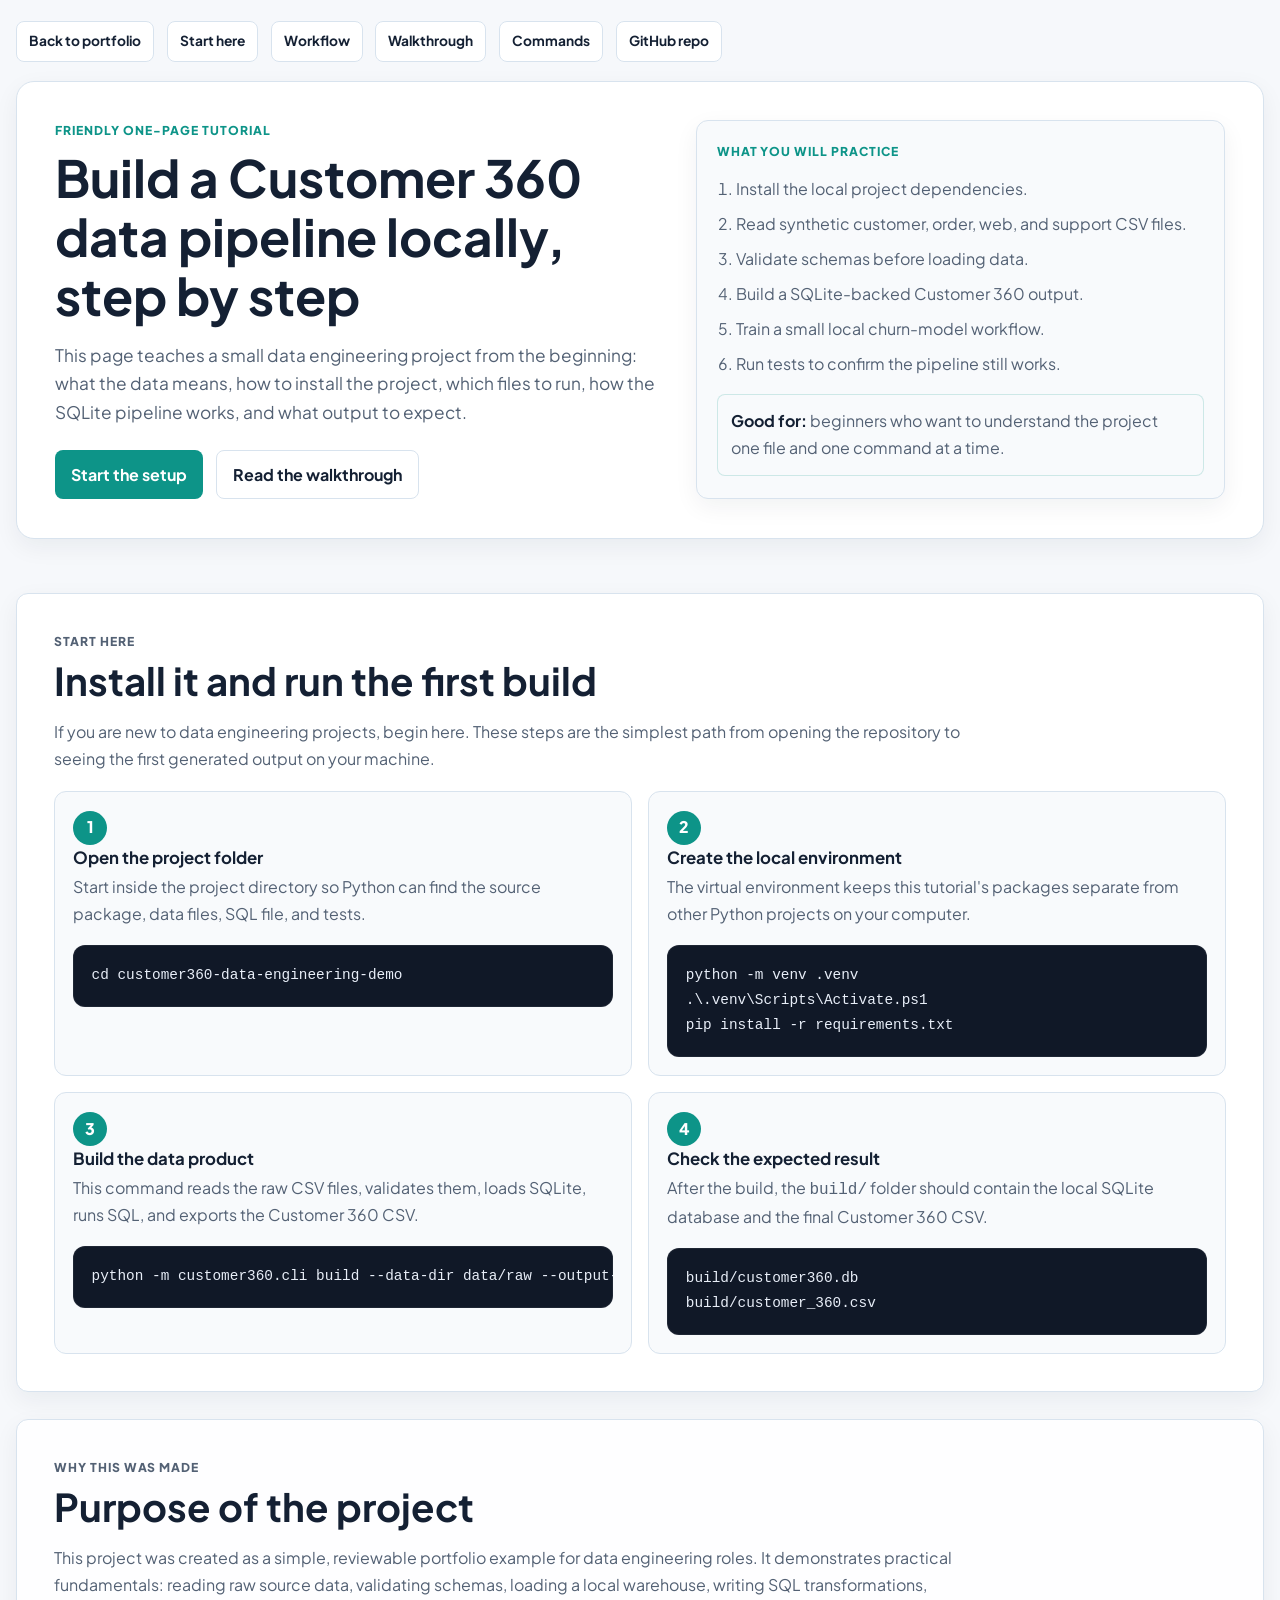
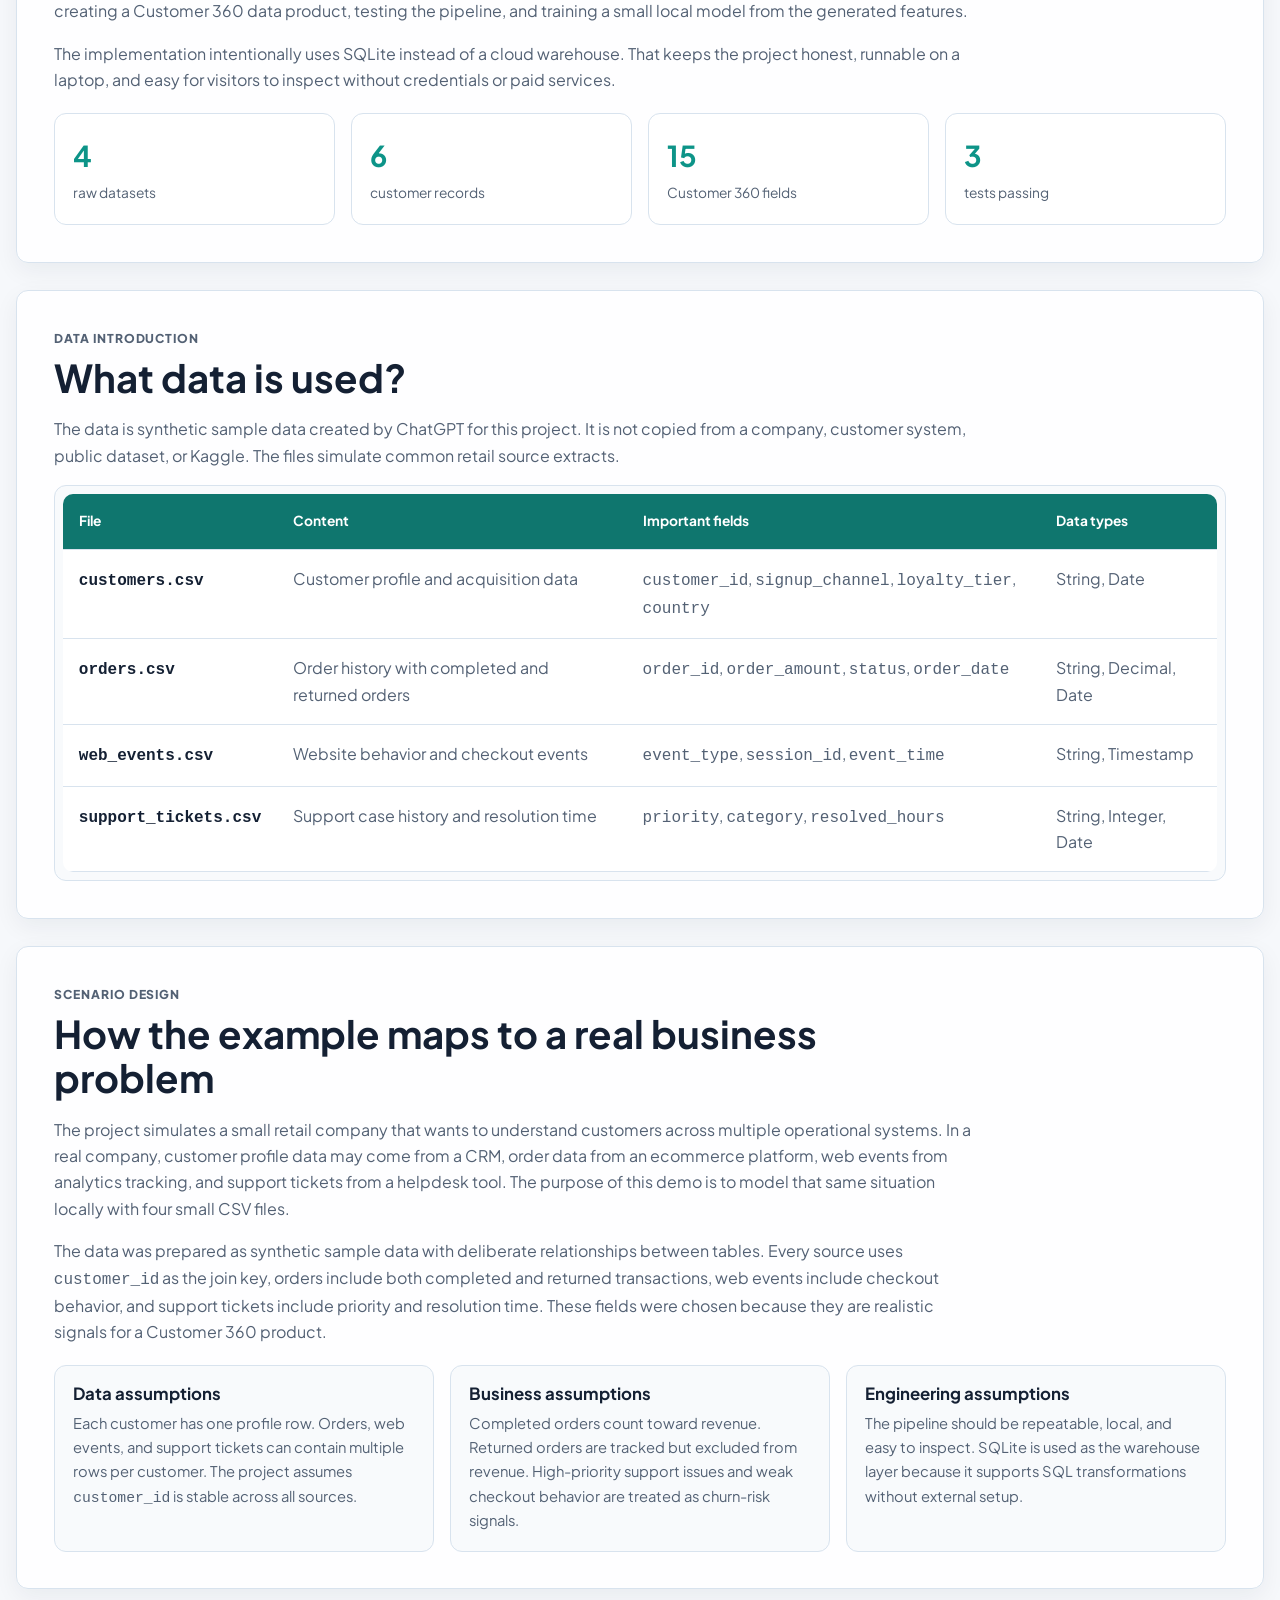
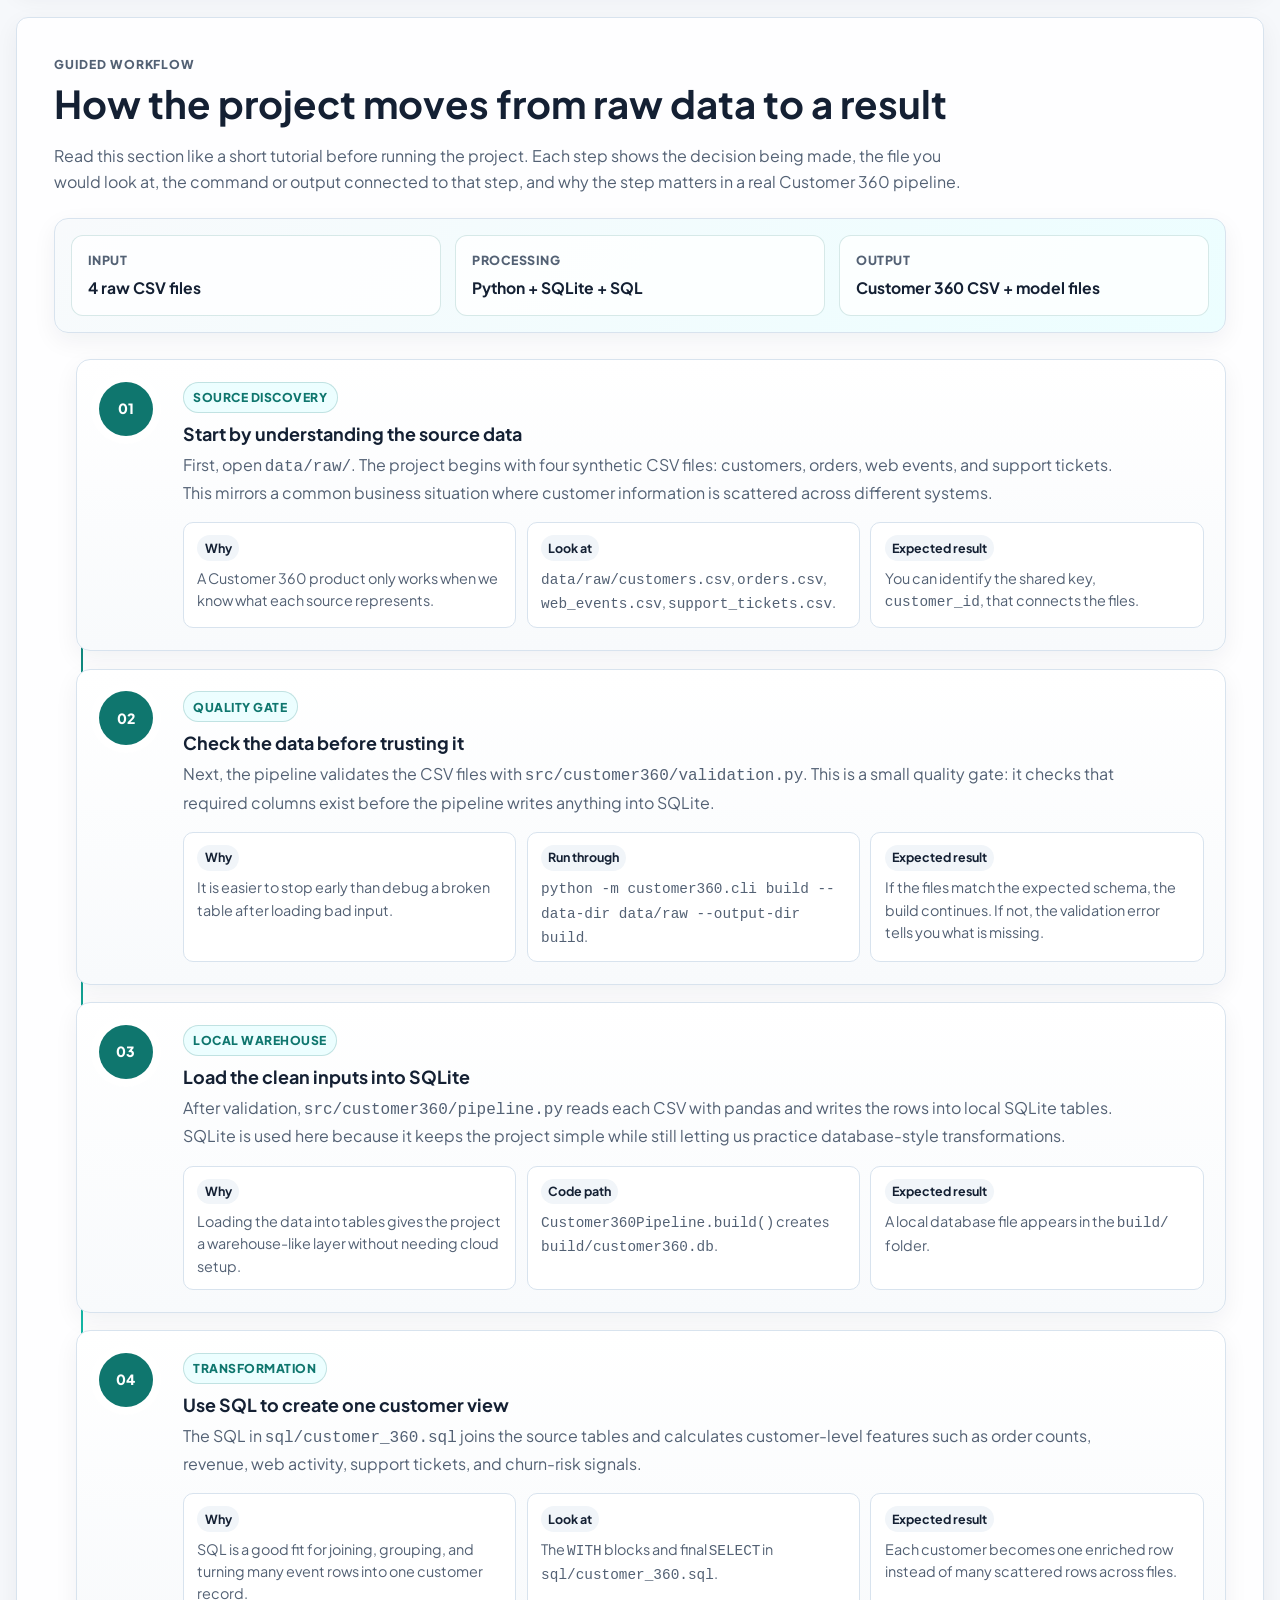
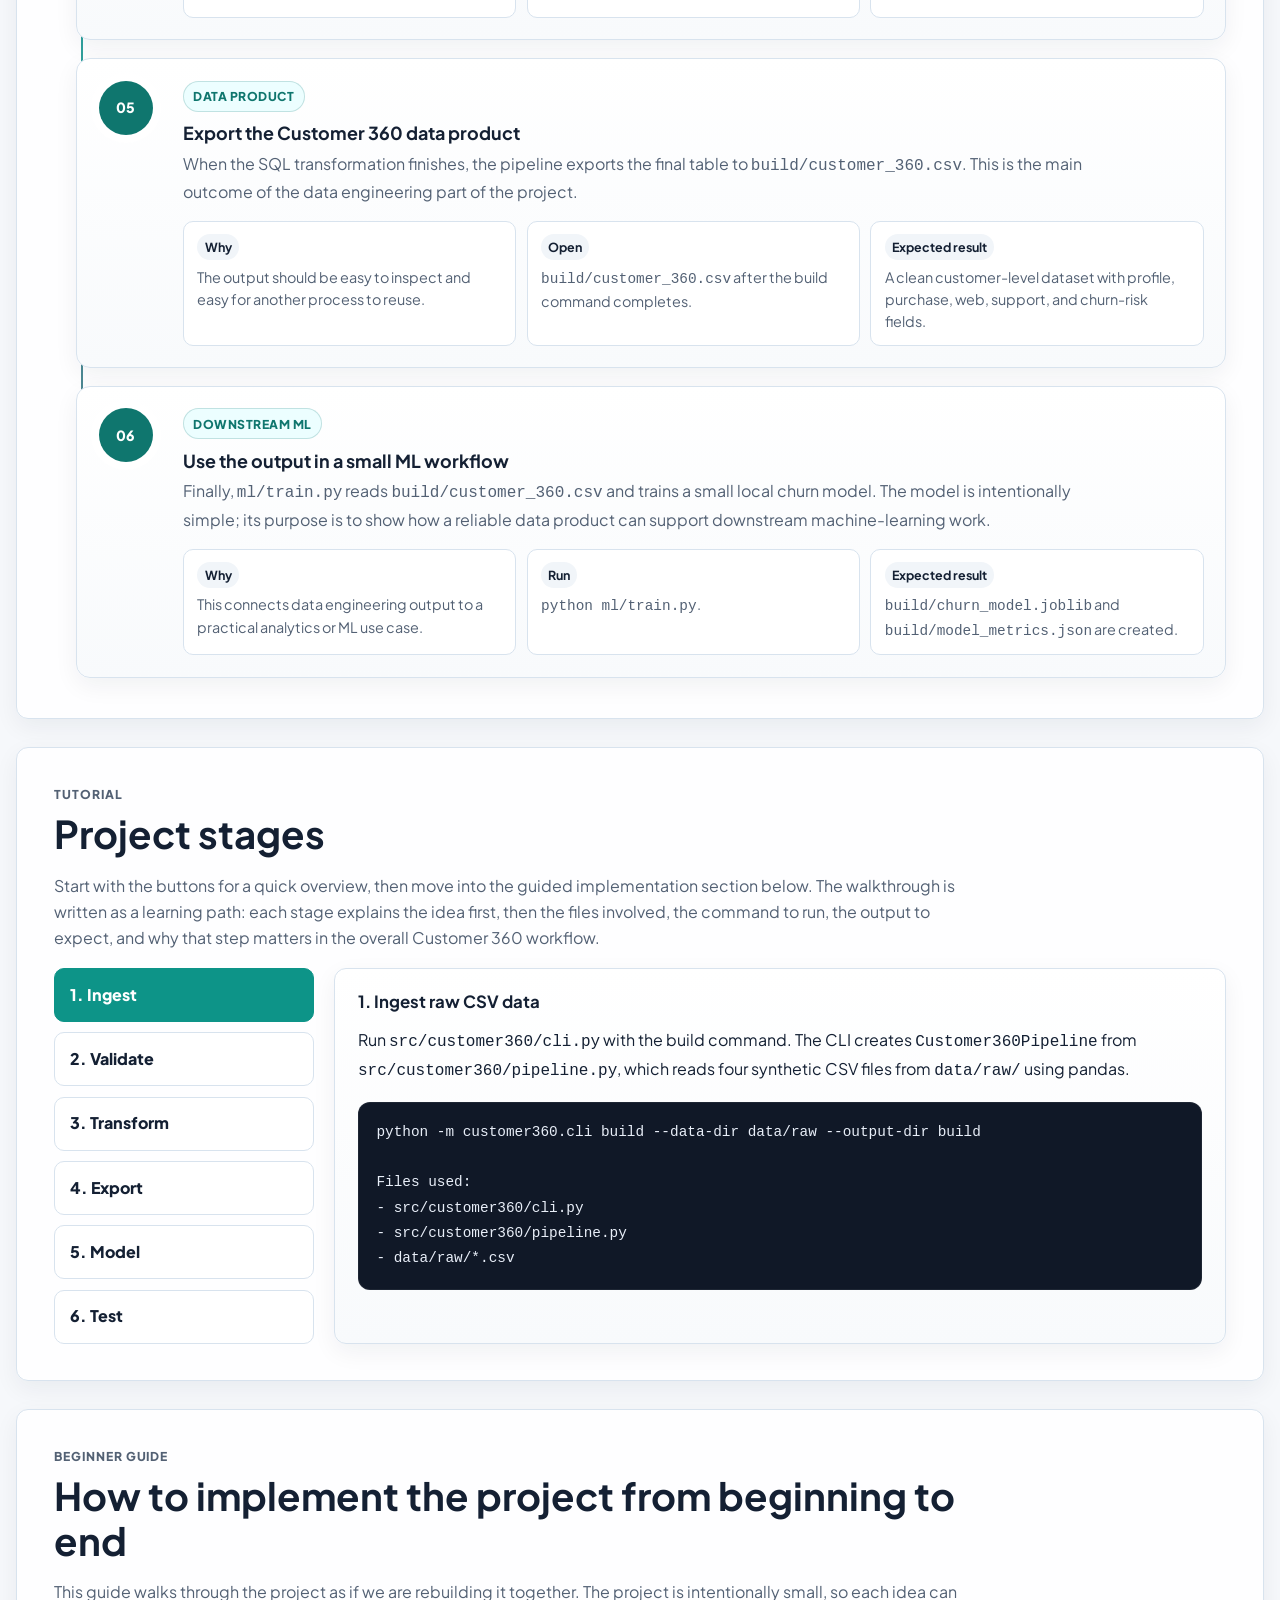
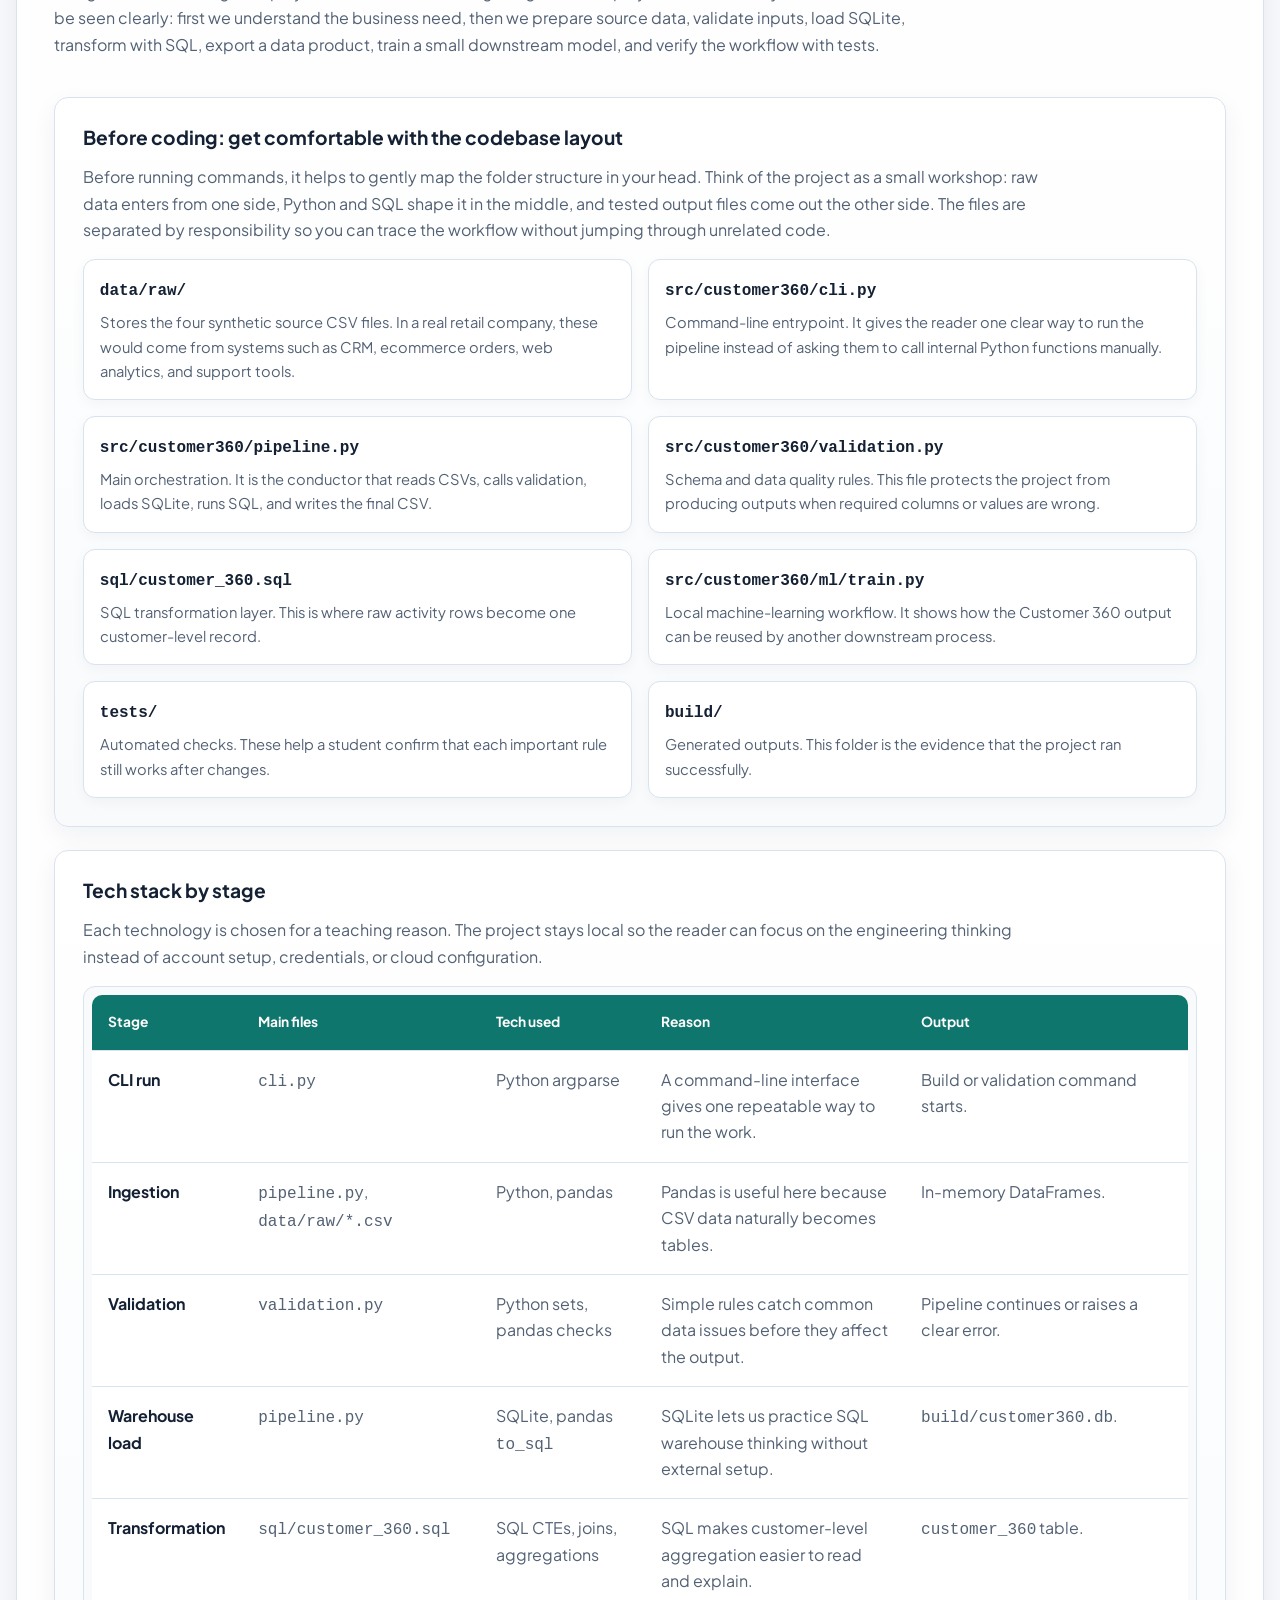
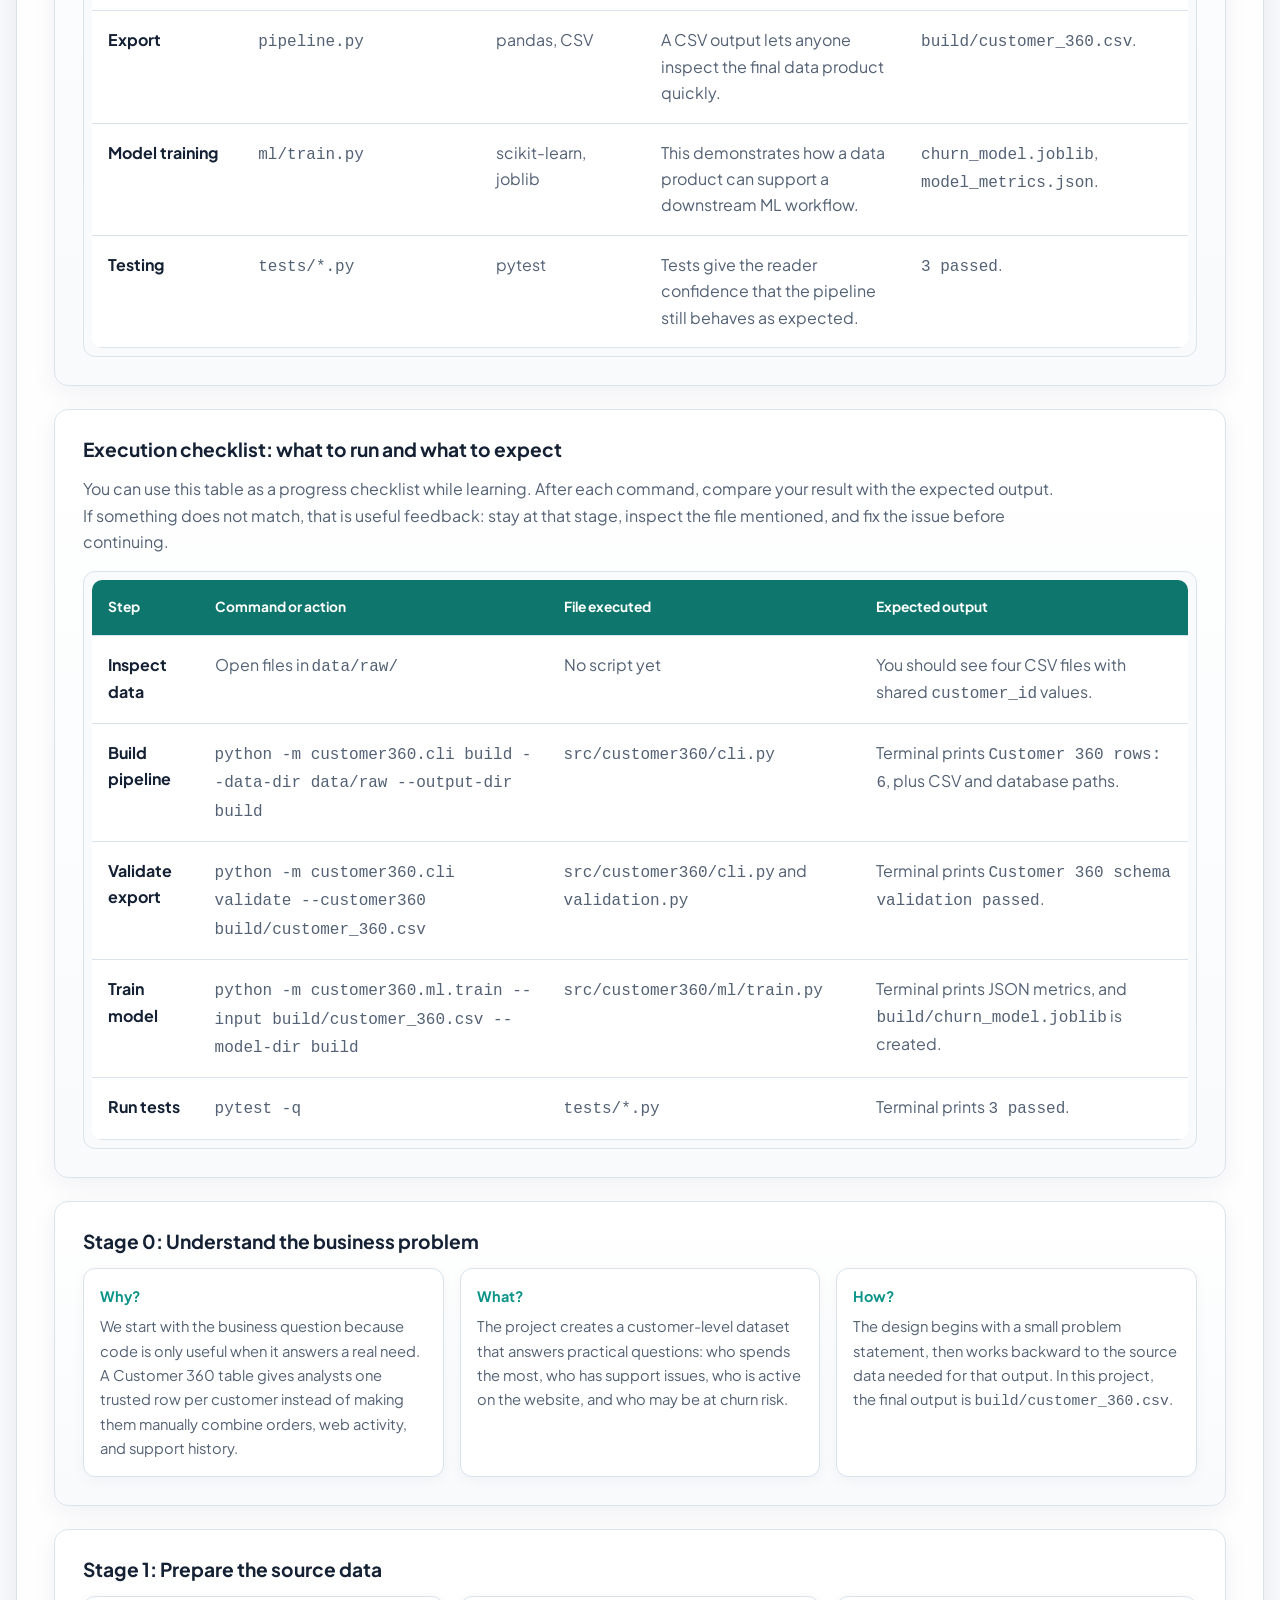
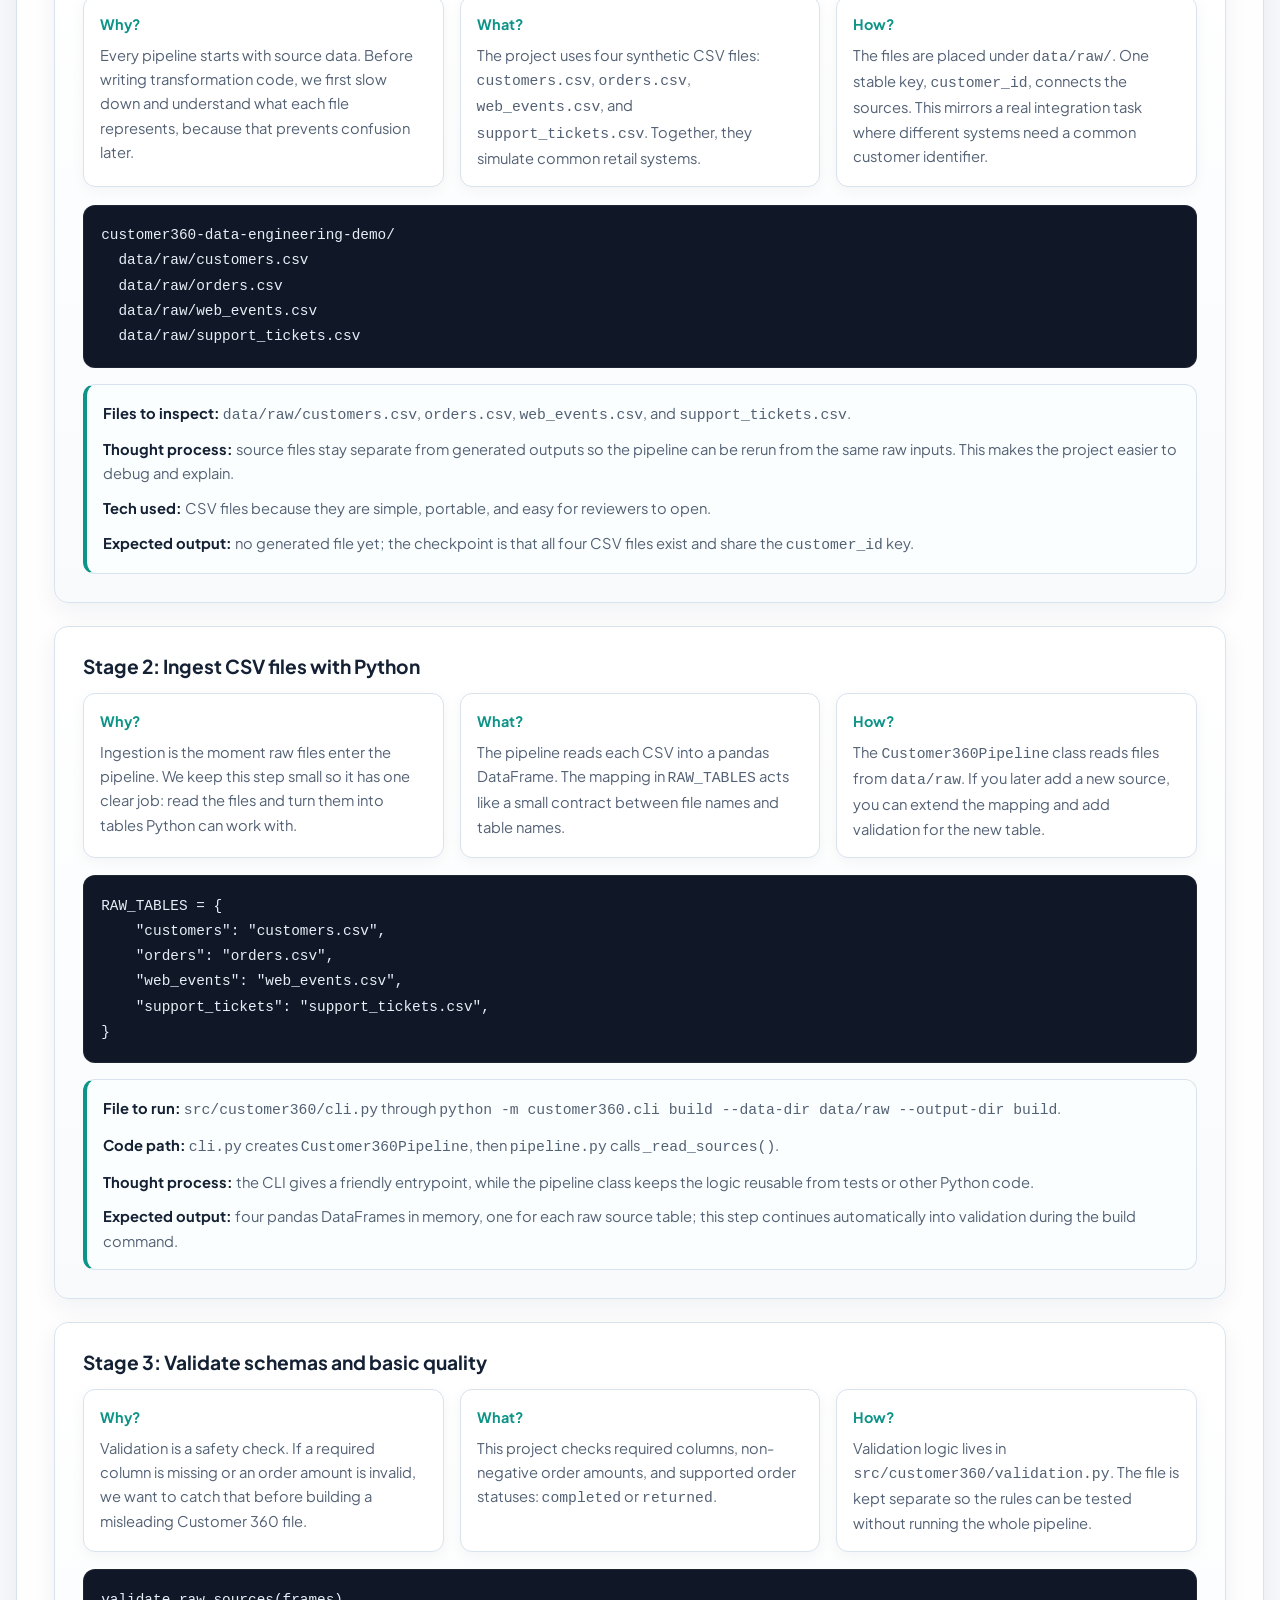
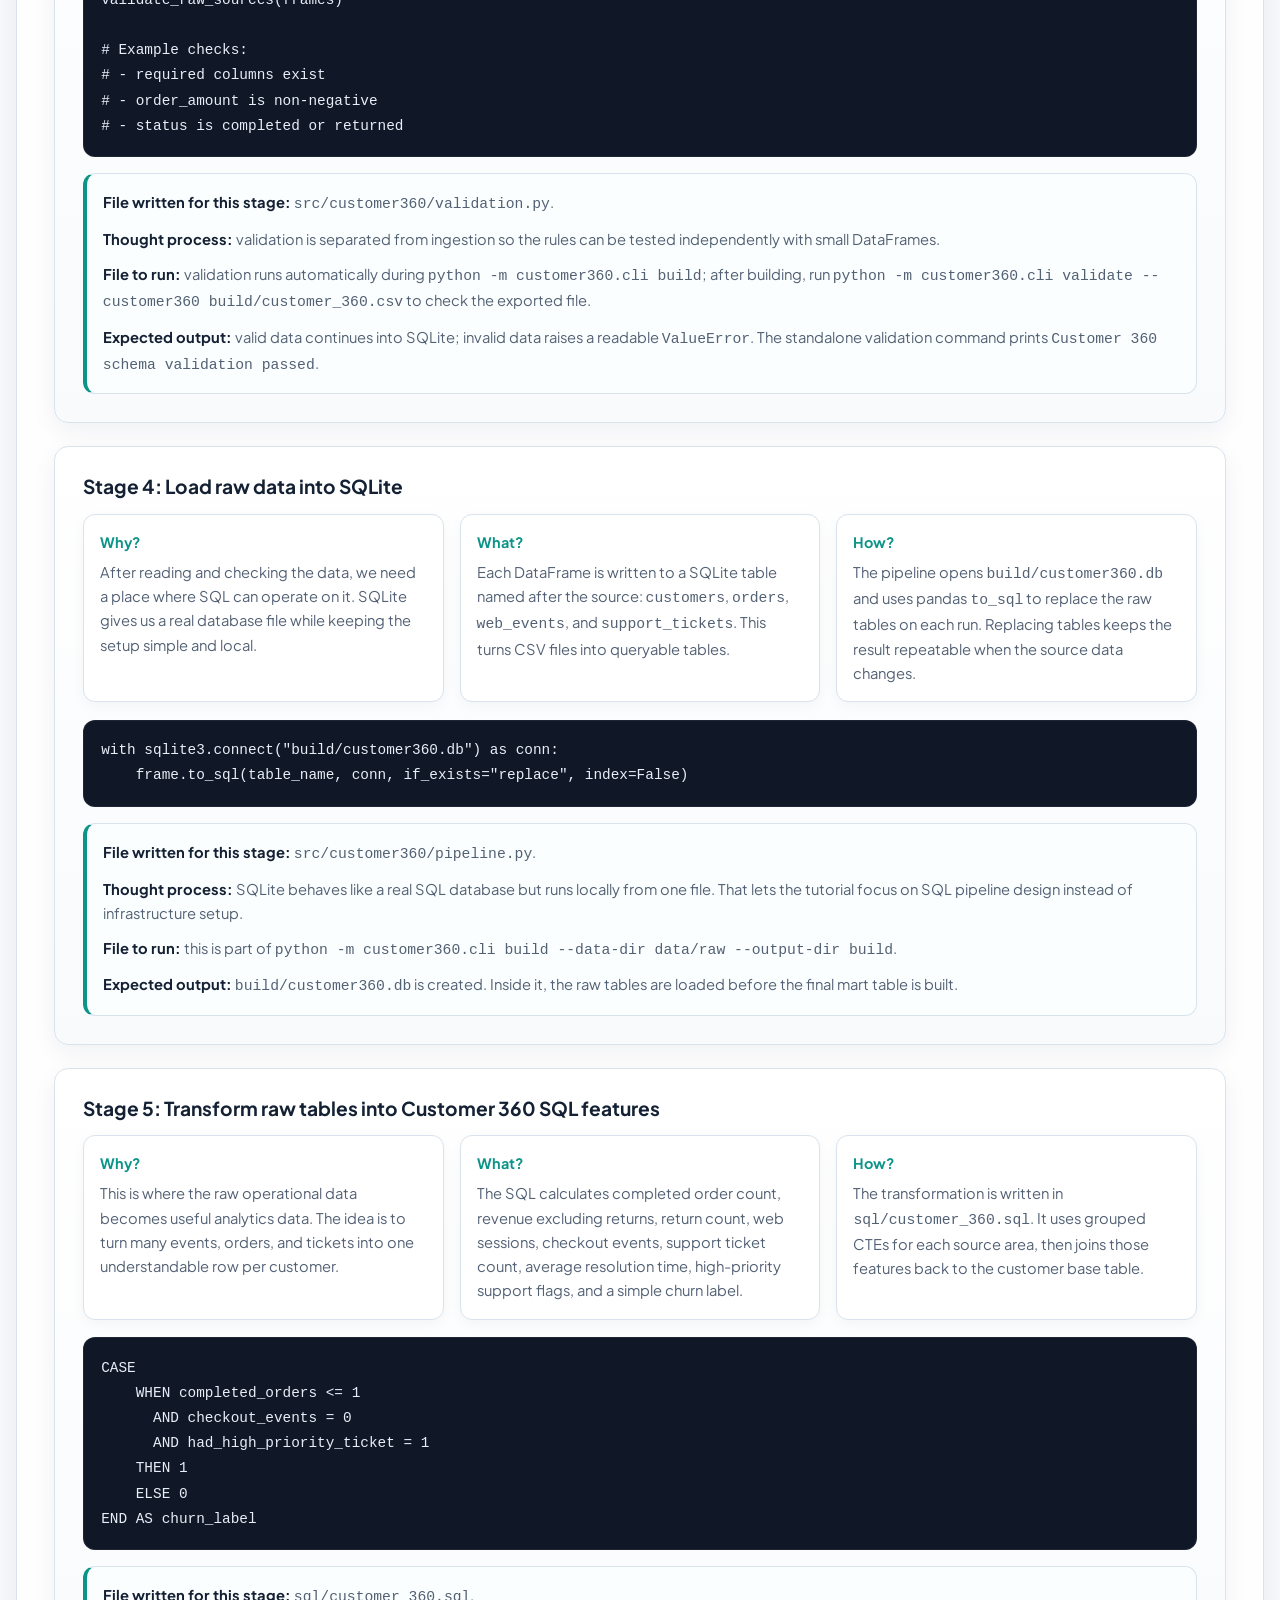
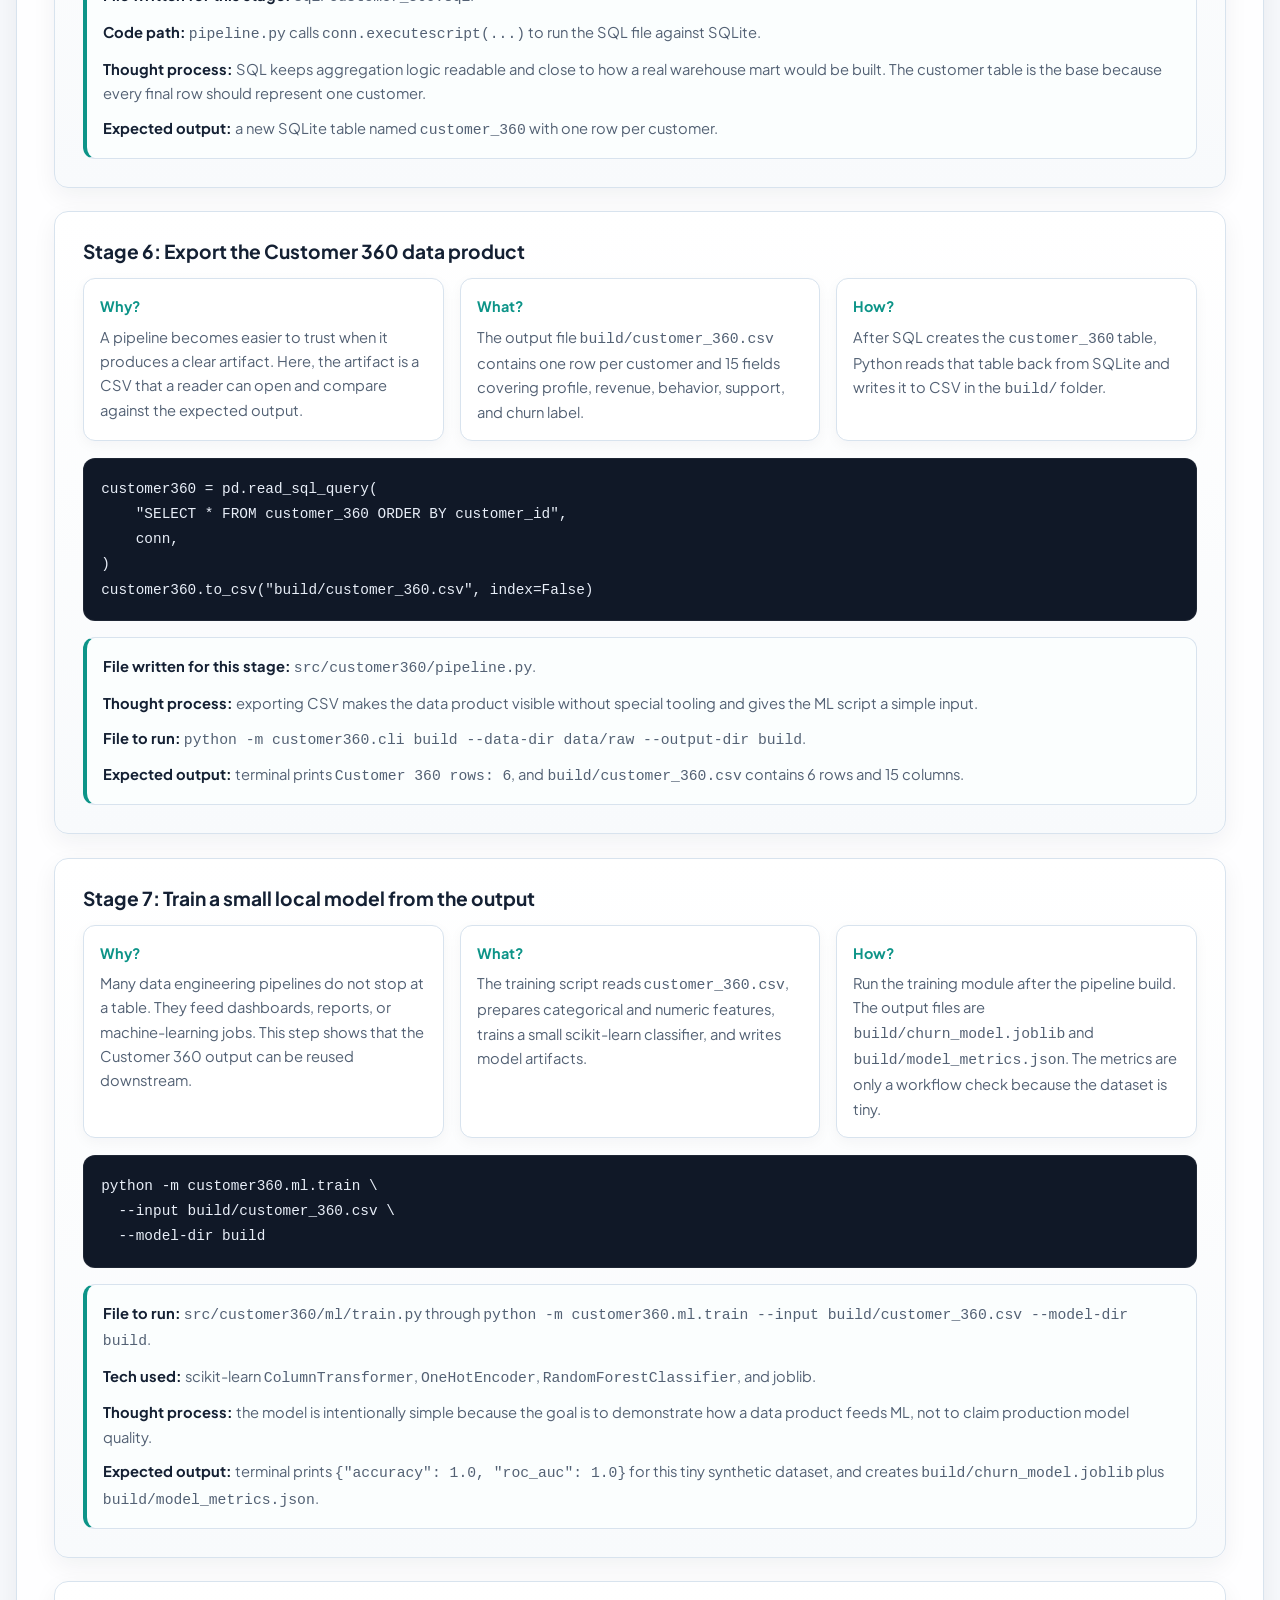
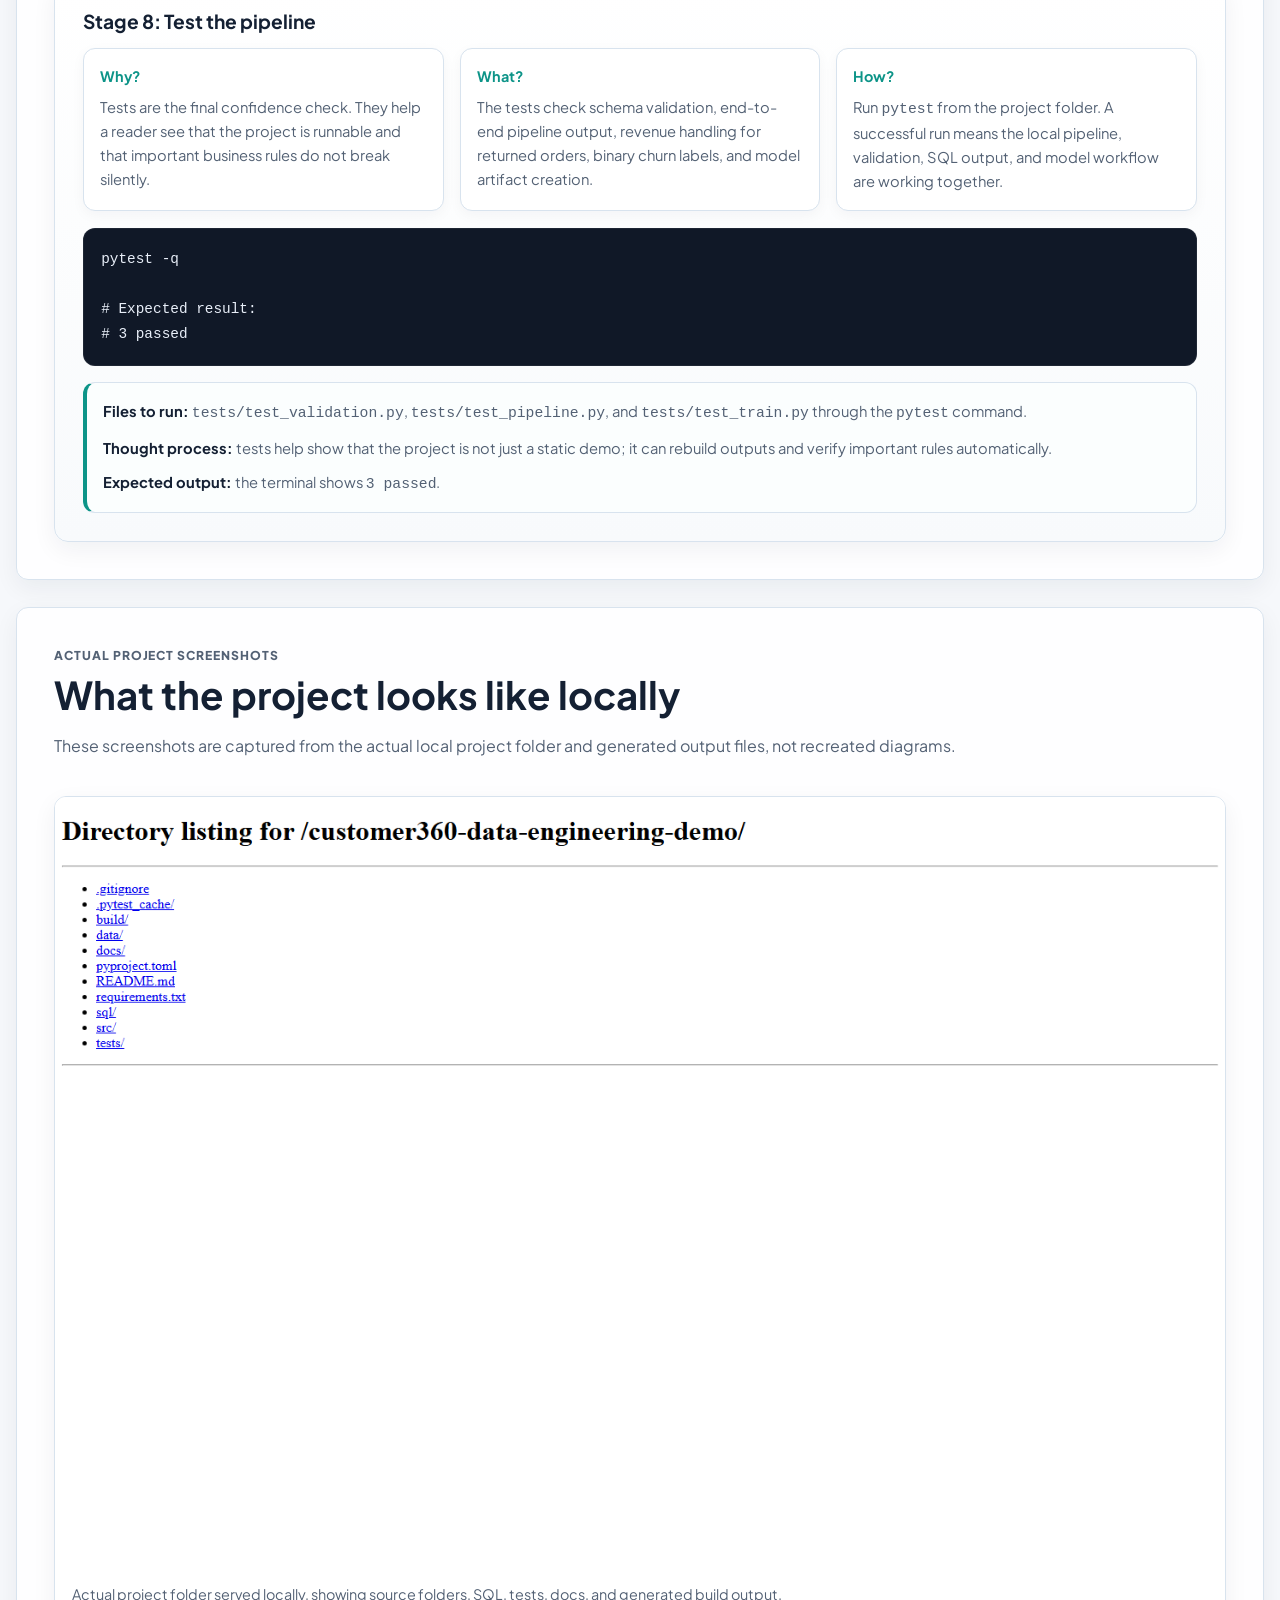
==== commit 8c5007f9: "Make Customer 360 page feel like a tutorial" ====
--- a/projects/customer360/index.html
+++ b/projects/customer360/index.html
@@ -12,36 +12,83 @@
 </head>
 <body>
     <header class="page-hero">
-        <nav class="top-nav" aria-label="Project navigation">
-            <a href="../../index.html#projects">Portfolio</a>
+        <nav class="top-nav" aria-label="Tutorial navigation">
+            <a href="../../index.html#projects">Back to portfolio</a>
+            <a href="#start">Start here</a>
             <a href="#workflow">Workflow</a>
-            <a href="#outputs">Outputs</a>
+            <a href="#tutorial">Walkthrough</a>
+            <a href="#run">Commands</a>
             <a href="https://github.com/MiteshChakma/Data_engineering/tree/main/customer360-data-engineering-demo" target="_blank" rel="noopener noreferrer">GitHub repo</a>
         </nav>
         <div class="hero-grid">
             <div>
-                <p class="eyebrow">Data engineering tutorial project</p>
-                <h1>Customer 360 Data Pipeline with Python, SQL, and SQLite</h1>
+                <p class="eyebrow">Friendly one-page tutorial</p>
+                <h1>Build a Customer 360 data pipeline locally, step by step</h1>
                 <p class="hero-lead">
-                    A local-first project that explains how synthetic retail data moves from raw CSV files into a validated Customer 360 data product, then into a small churn-model workflow.
+                    This page teaches a small data engineering project from the beginning: what the data means, how to install the project, which files to run, how the SQLite pipeline works, and what output to expect.
                 </p>
                 <div class="hero-actions">
-                    <a class="btn btn-primary" href="#tutorial">Read the tutorial</a>
-                    <a class="btn btn-secondary" href="https://github.com/MiteshChakma/Data_engineering/tree/main/customer360-data-engineering-demo" target="_blank" rel="noopener noreferrer">Open GitHub</a>
-                </div>
-            </div>
-            <div class="hero-panel" aria-label="Project summary">
-                <dl>
-                    <div><dt>Data source</dt><dd>ChatGPT-created synthetic CSV data</dd></div>
-                    <div><dt>Warehouse</dt><dd>Local SQLite database</dd></div>
-                    <div><dt>Output</dt><dd>Customer 360 CSV and model artifacts</dd></div>
-                    <div><dt>Validation</dt><dd>Schema checks and pytest coverage</dd></div>
-                </dl>
+                    <a class="btn btn-primary" href="#start">Start the setup</a>
+                    <a class="btn btn-secondary" href="#tutorial">Read the walkthrough</a>
+                </div>
+            </div>
+            <div class="hero-panel tutorial-card" aria-label="Tutorial summary">
+                <p class="eyebrow">What you will practice</p>
+                <ol>
+                    <li>Install the local project dependencies.</li>
+                    <li>Read synthetic customer, order, web, and support CSV files.</li>
+                    <li>Validate schemas before loading data.</li>
+                    <li>Build a SQLite-backed Customer 360 output.</li>
+                    <li>Train a small local churn-model workflow.</li>
+                    <li>Run tests to confirm the pipeline still works.</li>
+                </ol>
+                <div class="hero-note">
+                    <strong>Good for:</strong> beginners who want to understand the project one file and one command at a time.
+                </div>
             </div>
         </div>
     </header>
 
     <main>
+        <section class="section start-guide" id="start">
+            <div class="section-copy">
+                <p class="eyebrow">Start here</p>
+                <h2>Install it and run the first build</h2>
+                <p>
+                    If you are new to data engineering projects, begin here. These steps are the simplest path from opening the repository to seeing the first generated output on your machine.
+                </p>
+            </div>
+            <div class="setup-grid">
+                <article>
+                    <span class="setup-step">1</span>
+                    <h3>Open the project folder</h3>
+                    <p>Start inside the project directory so Python can find the source package, data files, SQL file, and tests.</p>
+                    <pre><code>cd customer360-data-engineering-demo</code></pre>
+                </article>
+                <article>
+                    <span class="setup-step">2</span>
+                    <h3>Create the local environment</h3>
+                    <p>The virtual environment keeps this tutorial's packages separate from other Python projects on your computer.</p>
+                    <pre><code>python -m venv .venv
+.\.venv\Scripts\Activate.ps1
+pip install -r requirements.txt</code></pre>
+                </article>
+                <article>
+                    <span class="setup-step">3</span>
+                    <h3>Build the data product</h3>
+                    <p>This command reads the raw CSV files, validates them, loads SQLite, runs SQL, and exports the Customer 360 CSV.</p>
+                    <pre><code>python -m customer360.cli build --data-dir data/raw --output-dir build</code></pre>
+                </article>
+                <article>
+                    <span class="setup-step">4</span>
+                    <h3>Check the expected result</h3>
+                    <p>After the build, the <code>build/</code> folder should contain the local SQLite database and the final Customer 360 CSV.</p>
+                    <pre><code>build/customer360.db
+build/customer_360.csv</code></pre>
+                </article>
+            </div>
+        </section>
+
         <section class="section" id="why">
             <div class="section-copy">
                 <p class="eyebrow">Why this was made</p>
--- a/assets/css/customer360-project.css
+++ b/assets/css/customer360-project.css
@@ -1,5 +1,5 @@
 :root {
-    --bg: #f4f7fb;
+    --bg: #f6f8fb;
     --panel: #ffffff;
     --text: #142033;
     --muted: #536174;
@@ -19,10 +19,7 @@
     margin: 0;
     font-family: var(--font);
     color: var(--text);
-    background:
-        radial-gradient(circle at top left, rgba(13, 148, 136, 0.12), transparent 32rem),
-        radial-gradient(circle at top right, rgba(37, 99, 235, 0.11), transparent 28rem),
-        var(--bg);
+    background: var(--bg);
     line-height: 1.65;
     font-size: 1rem;
 }
@@ -36,24 +33,24 @@
     margin: 0 auto;
 }
 
-.page-hero { padding: 1.6rem 0 2.4rem; }
+.page-hero { padding: 1.3rem 0 1.7rem; }
 
 .top-nav {
     display: flex;
     flex-wrap: wrap;
-    justify-content: flex-end;
+    justify-content: flex-start;
     gap: 0.8rem;
-    margin-bottom: 2rem;
+    margin-bottom: 1.2rem;
     position: sticky;
     top: 0.75rem;
     z-index: 10;
 }
 
 .top-nav a {
-    padding: 0.55rem 0.85rem;
+    padding: 0.5rem 0.75rem;
     border: 1px solid var(--border);
     border-radius: 8px;
-    background: rgba(255, 255, 255, 0.72);
+    background: rgba(255, 255, 255, 0.92);
     text-decoration: none;
     color: var(--text);
     font-size: 0.86rem;
@@ -61,9 +58,14 @@
 
 .hero-grid {
     display: grid;
-    grid-template-columns: minmax(0, 1.25fr) minmax(300px, 0.75fr);
-    gap: 1.5rem;
+    grid-template-columns: minmax(0, 1.08fr) minmax(340px, 0.92fr);
+    gap: 1.2rem;
     align-items: stretch;
+    padding: clamp(1.25rem, 4vw, 2.4rem);
+    border: 1px solid var(--border);
+    border-radius: 18px;
+    background: #ffffff;
+    box-shadow: var(--shadow-soft);
 }
 
 .eyebrow {
@@ -76,7 +78,7 @@
 }
 
 h1, h2, h3 { line-height: 1.15; }
-h1 { margin: 0; max-width: 860px; font-size: clamp(2.2rem, 6vw, 4.7rem); letter-spacing: 0; }
+h1 { margin: 0; max-width: 860px; font-size: clamp(2rem, 4vw, 3.6rem); letter-spacing: 0; }
 h2 { margin: 0 0 0.75rem; font-size: clamp(1.6rem, 3vw, 2.4rem); }
 h3 { margin: 0 0 0.5rem; font-size: 1.05rem; }
 
@@ -103,8 +105,8 @@
 .hero-panel, .section, .finding-grid article, .stat-grid div, figure {
     background: rgba(255, 255, 255, 0.9);
     border: 1px solid var(--border);
-    border-radius: 14px;
-    box-shadow: var(--shadow);
+    border-radius: 12px;
+    box-shadow: var(--shadow-soft);
 }
 
 .hero-panel { padding: 1.25rem; }
@@ -113,6 +115,30 @@
 .hero-panel dt { color: var(--muted); font-size: 0.78rem; font-weight: 700; }
 .hero-panel dd { margin: 0.2rem 0 0; font-weight: 800; }
 
+.tutorial-card {
+    background: #f8fafc;
+}
+.tutorial-card ol {
+    display: grid;
+    gap: 0.55rem;
+    margin: 0.9rem 0 0;
+    padding-left: 1.2rem;
+}
+.tutorial-card li {
+    color: var(--muted);
+}
+.hero-note {
+    margin-top: 1rem;
+    padding: 0.85rem;
+    border: 1px solid rgba(13, 148, 136, 0.18);
+    border-radius: 10px;
+    background: #eefdfb;
+    color: var(--muted);
+}
+.hero-note strong {
+    color: var(--text);
+}
+
 .section {
     margin: 1.7rem 0;
     padding: clamp(1.25rem, 4vw, 2.3rem);
@@ -122,6 +148,41 @@
 
 .section-copy { max-width: 920px; }
 .section-copy p { color: var(--muted); }
+
+.start-guide {
+    background: #ffffff;
+}
+.setup-grid {
+    display: grid;
+    grid-template-columns: repeat(2, minmax(0, 1fr));
+    gap: 1rem;
+    margin-top: 1.2rem;
+}
+.setup-grid article {
+    position: relative;
+    min-width: 0;
+    padding: 1.15rem;
+    border: 1px solid var(--border);
+    border-radius: 12px;
+    background: #f8fafc;
+}
+.setup-grid h3 {
+    margin: 0.2rem 0 0.45rem;
+}
+.setup-grid p {
+    margin: 0;
+    color: var(--muted);
+}
+.setup-step {
+    display: inline-grid;
+    place-items: center;
+    width: 34px;
+    height: 34px;
+    border-radius: 50%;
+    background: var(--teal);
+    color: #ffffff;
+    font-weight: 900;
+}
 
 .stat-grid, .finding-grid, .assumption-grid {
     display: grid;
@@ -468,7 +529,7 @@
 
 @media (max-width: 900px) {
     .hero-grid, .stage-layout { grid-template-columns: 1fr; }
-    .stat-grid, .finding-grid, .assumption-grid, .workflow-summary { grid-template-columns: repeat(2, 1fr); }
+    .stat-grid, .finding-grid, .assumption-grid, .workflow-summary, .setup-grid { grid-template-columns: repeat(2, 1fr); }
     .workflow-map { grid-template-columns: 1fr; }
     .workflow-step ul { grid-template-columns: 1fr; }
     .why-what-how { grid-template-columns: 1fr; }
@@ -477,7 +538,7 @@
 
 @media (max-width: 620px) {
     .top-nav { justify-content: flex-start; }
-    .stat-grid, .finding-grid, .assumption-grid, .workflow-summary, .workflow-map { grid-template-columns: 1fr; }
+    .stat-grid, .finding-grid, .assumption-grid, .workflow-summary, .workflow-map, .setup-grid { grid-template-columns: 1fr; }
     .workflow-summary { padding: 0.75rem; }
     .workflow-map {
         padding-left: 0;
